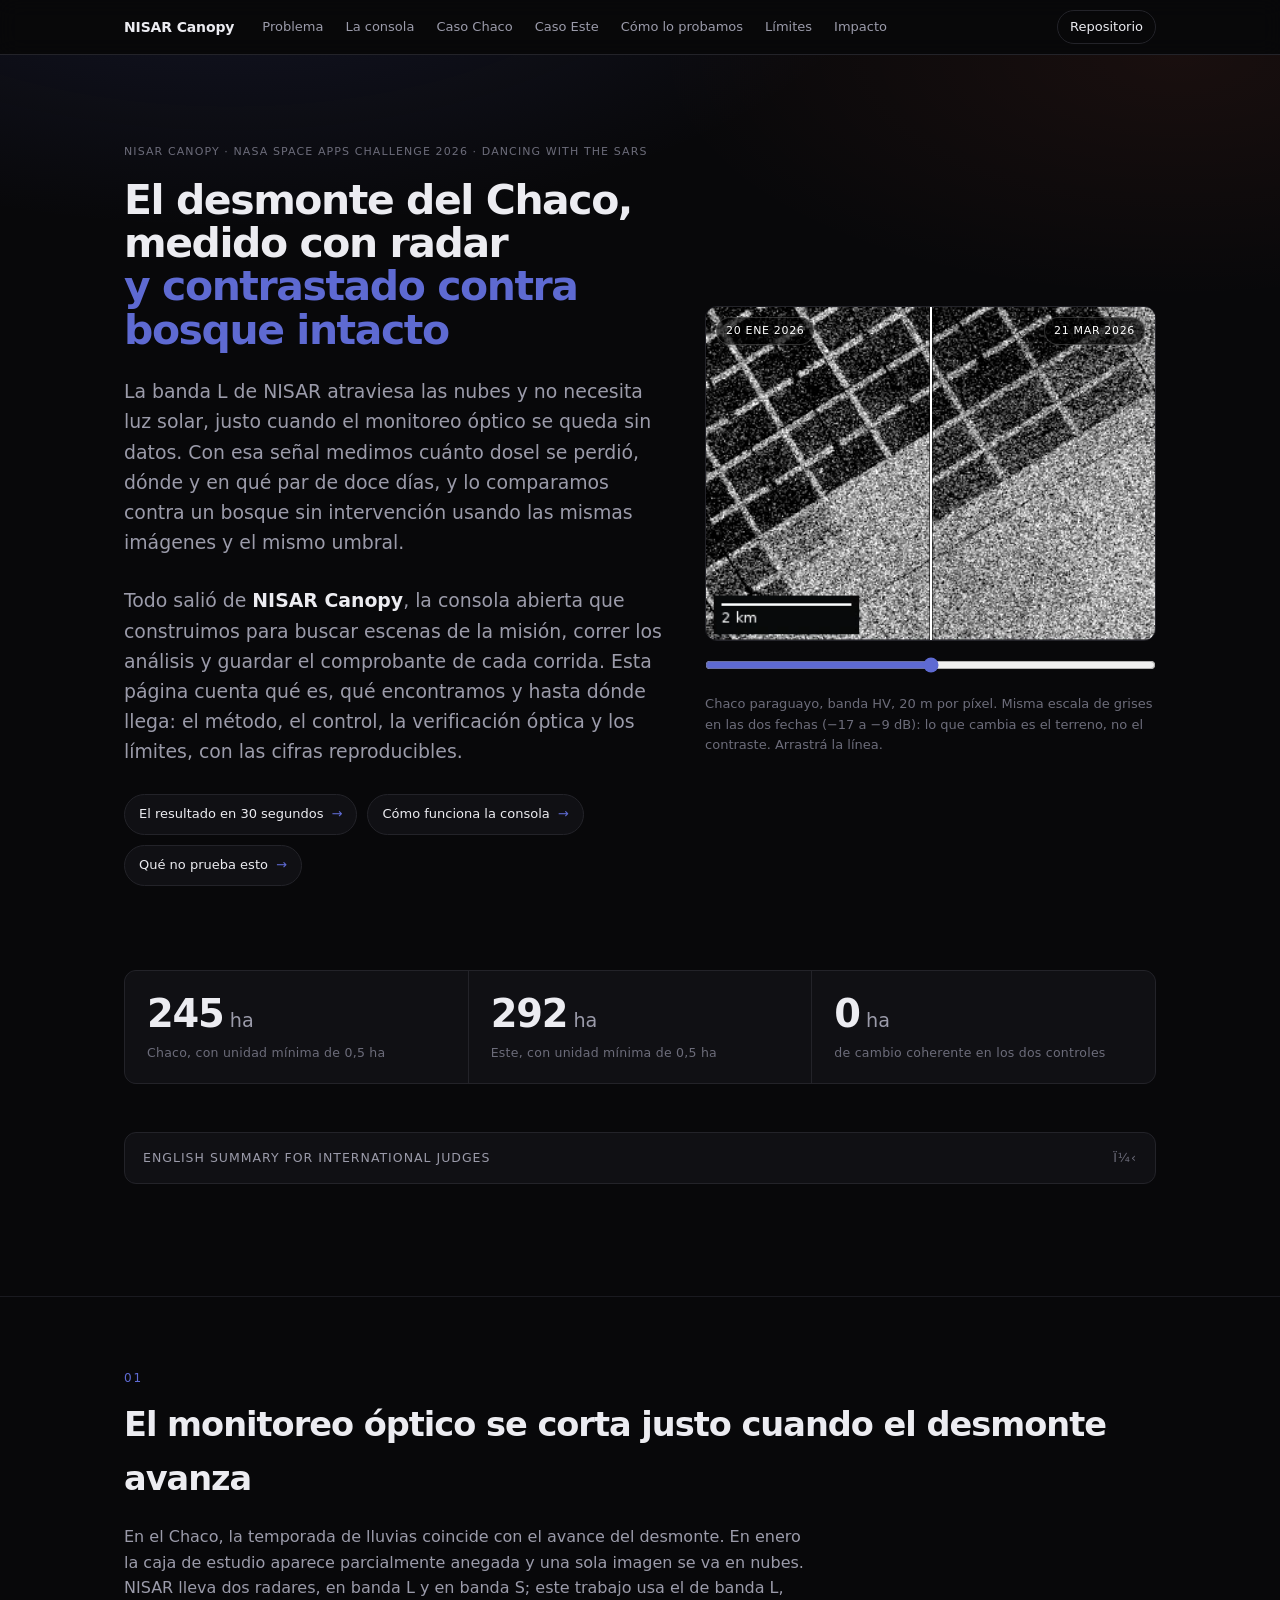
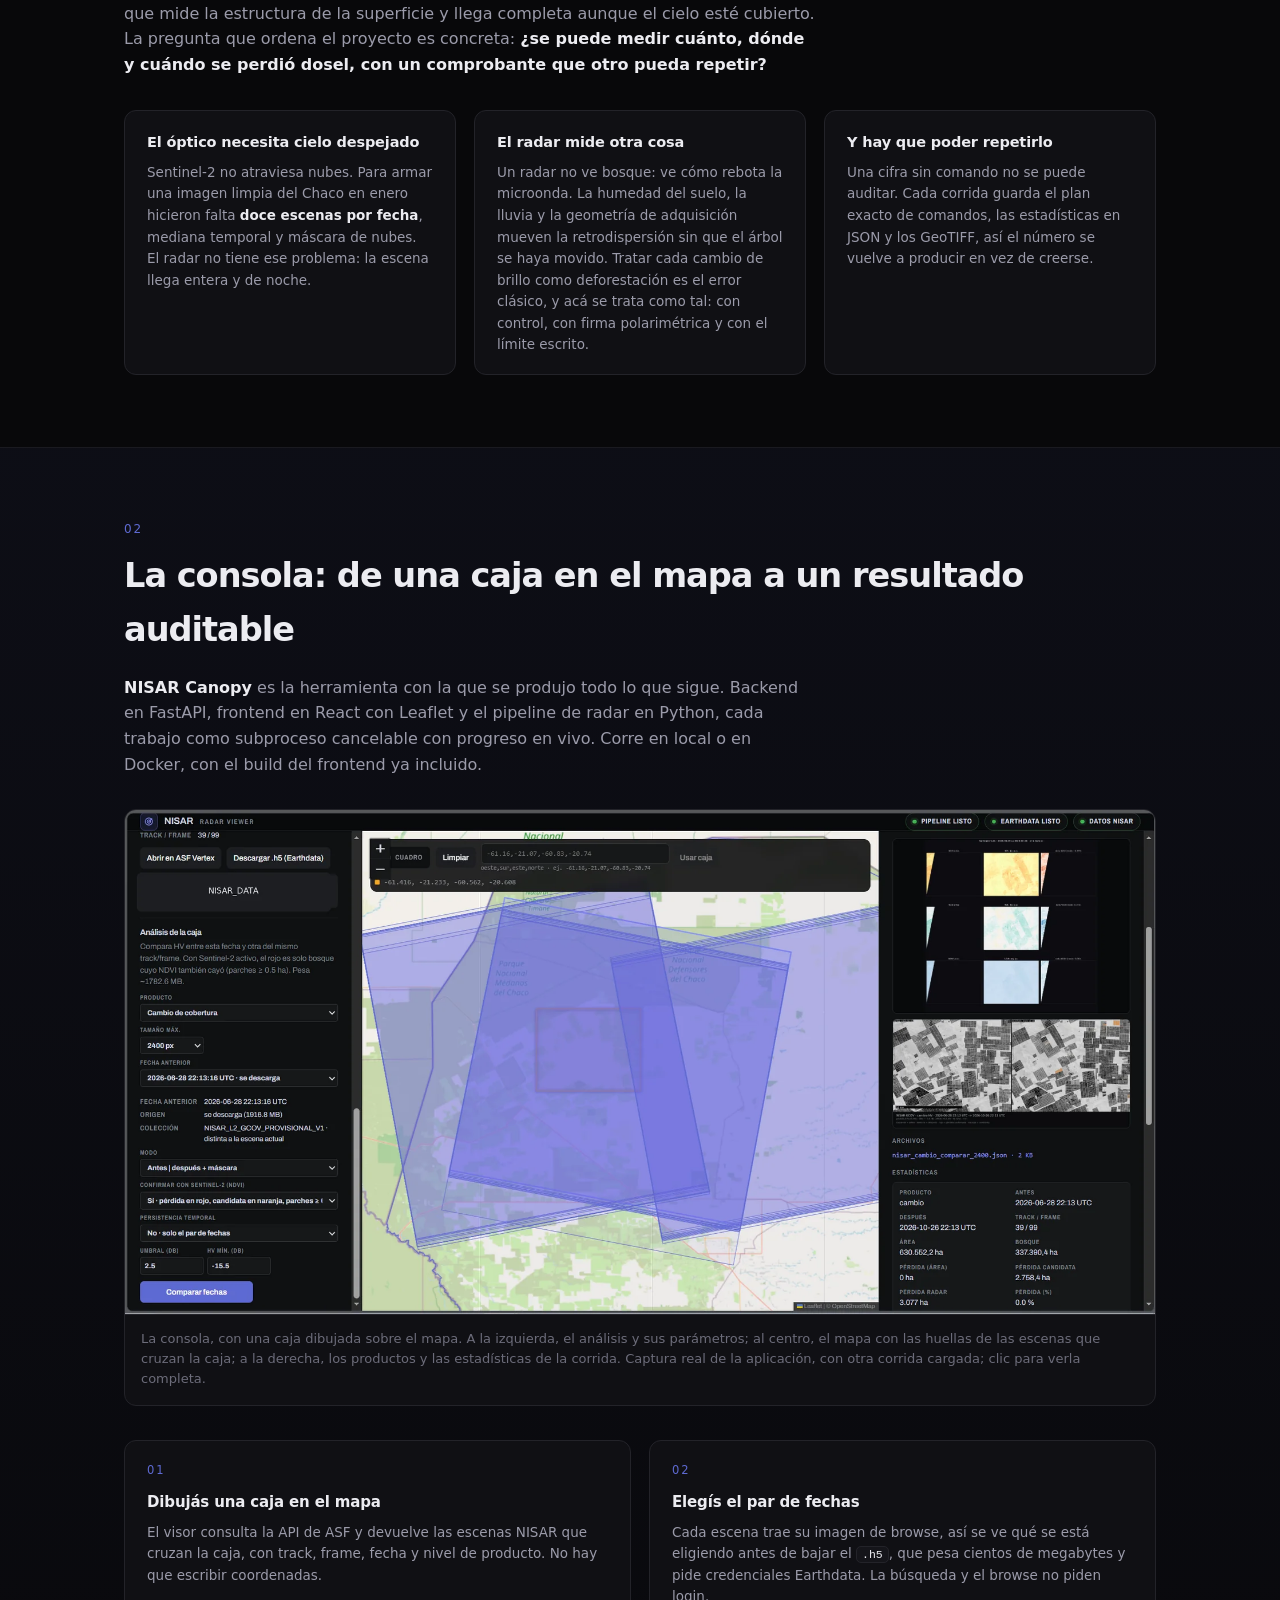
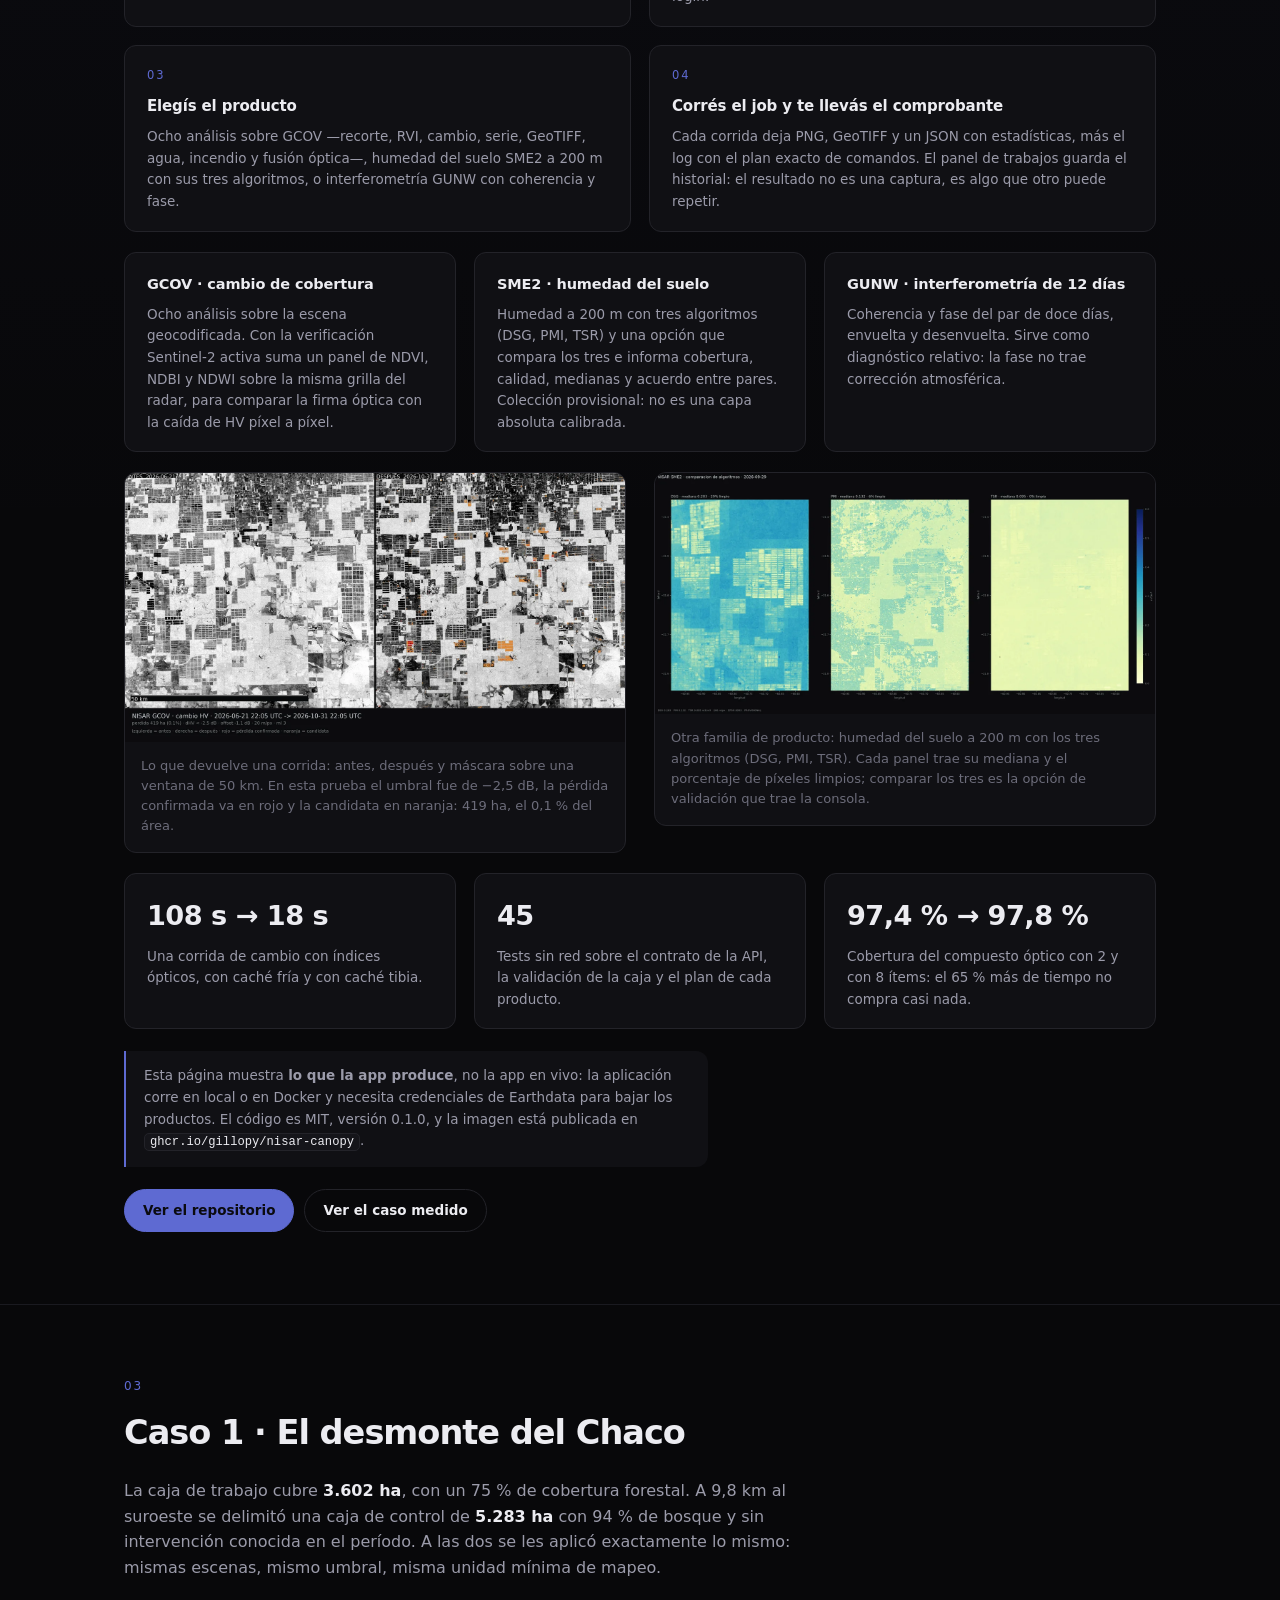
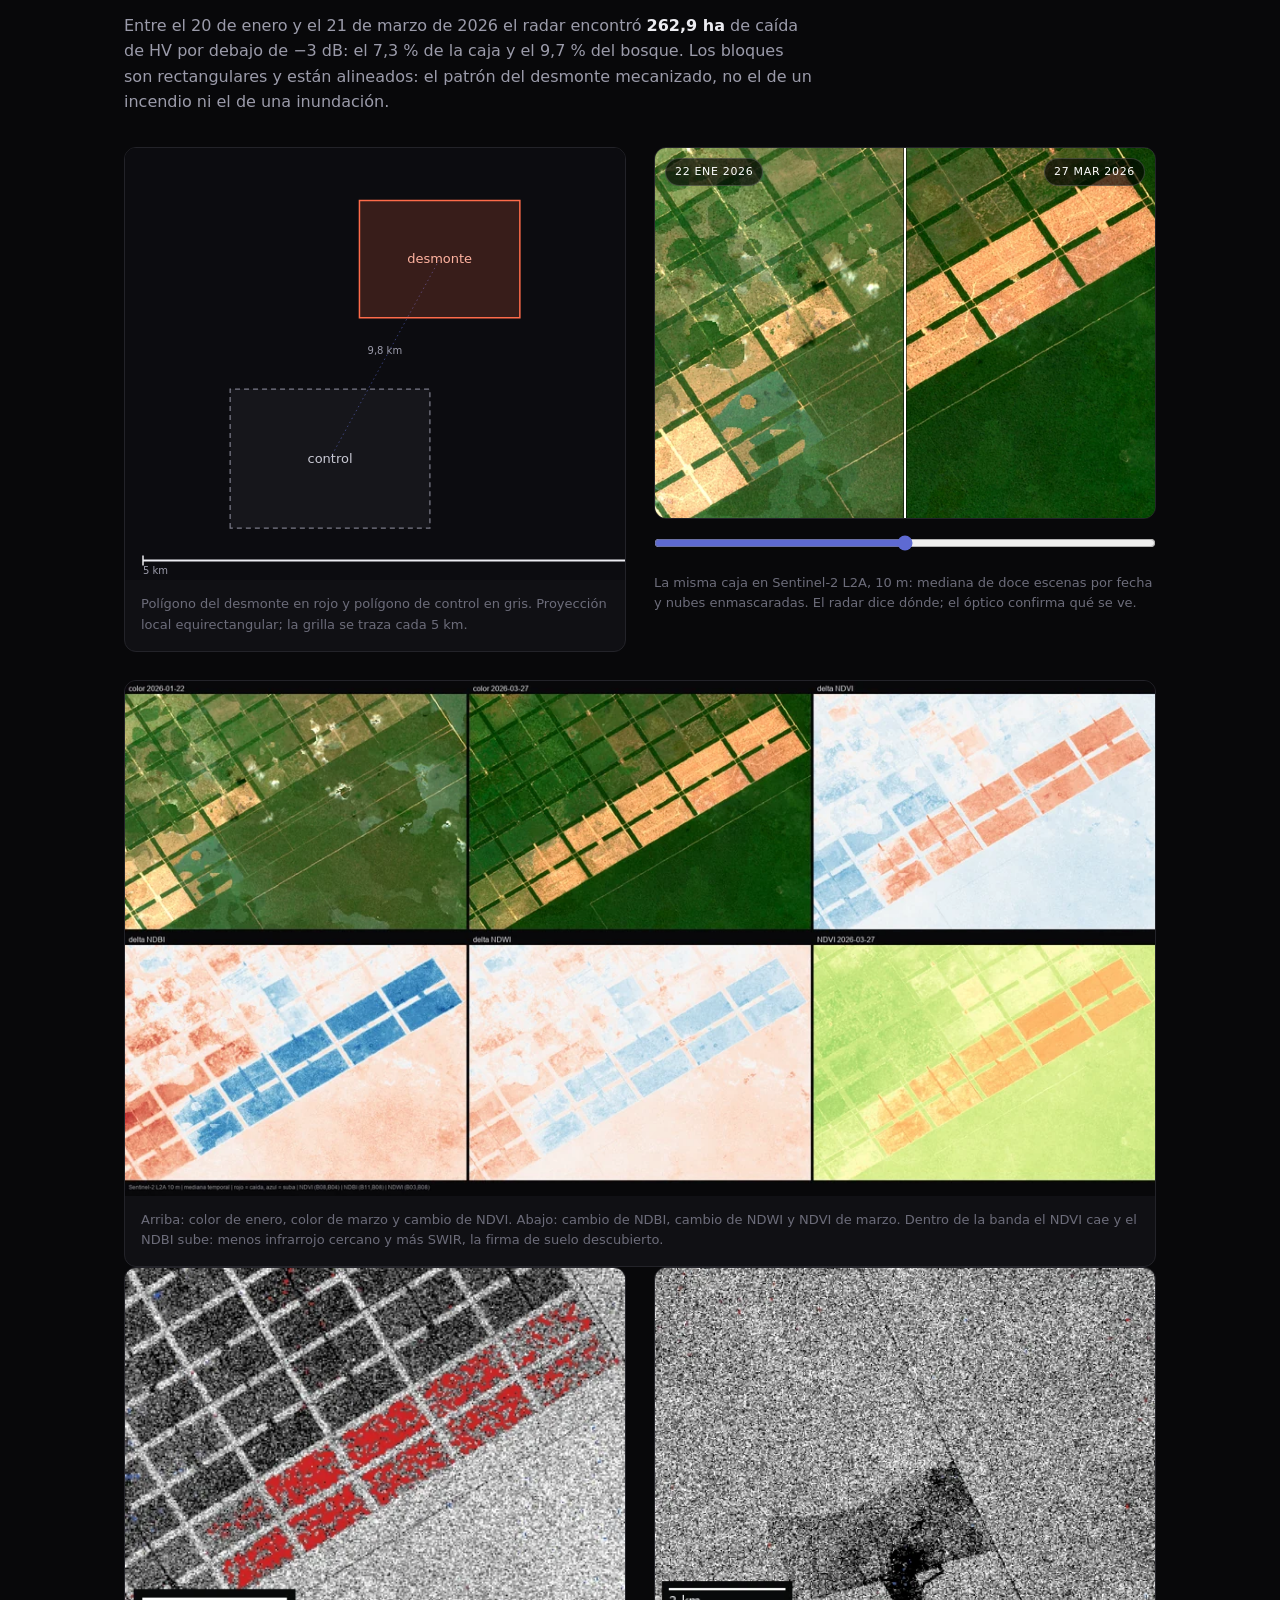
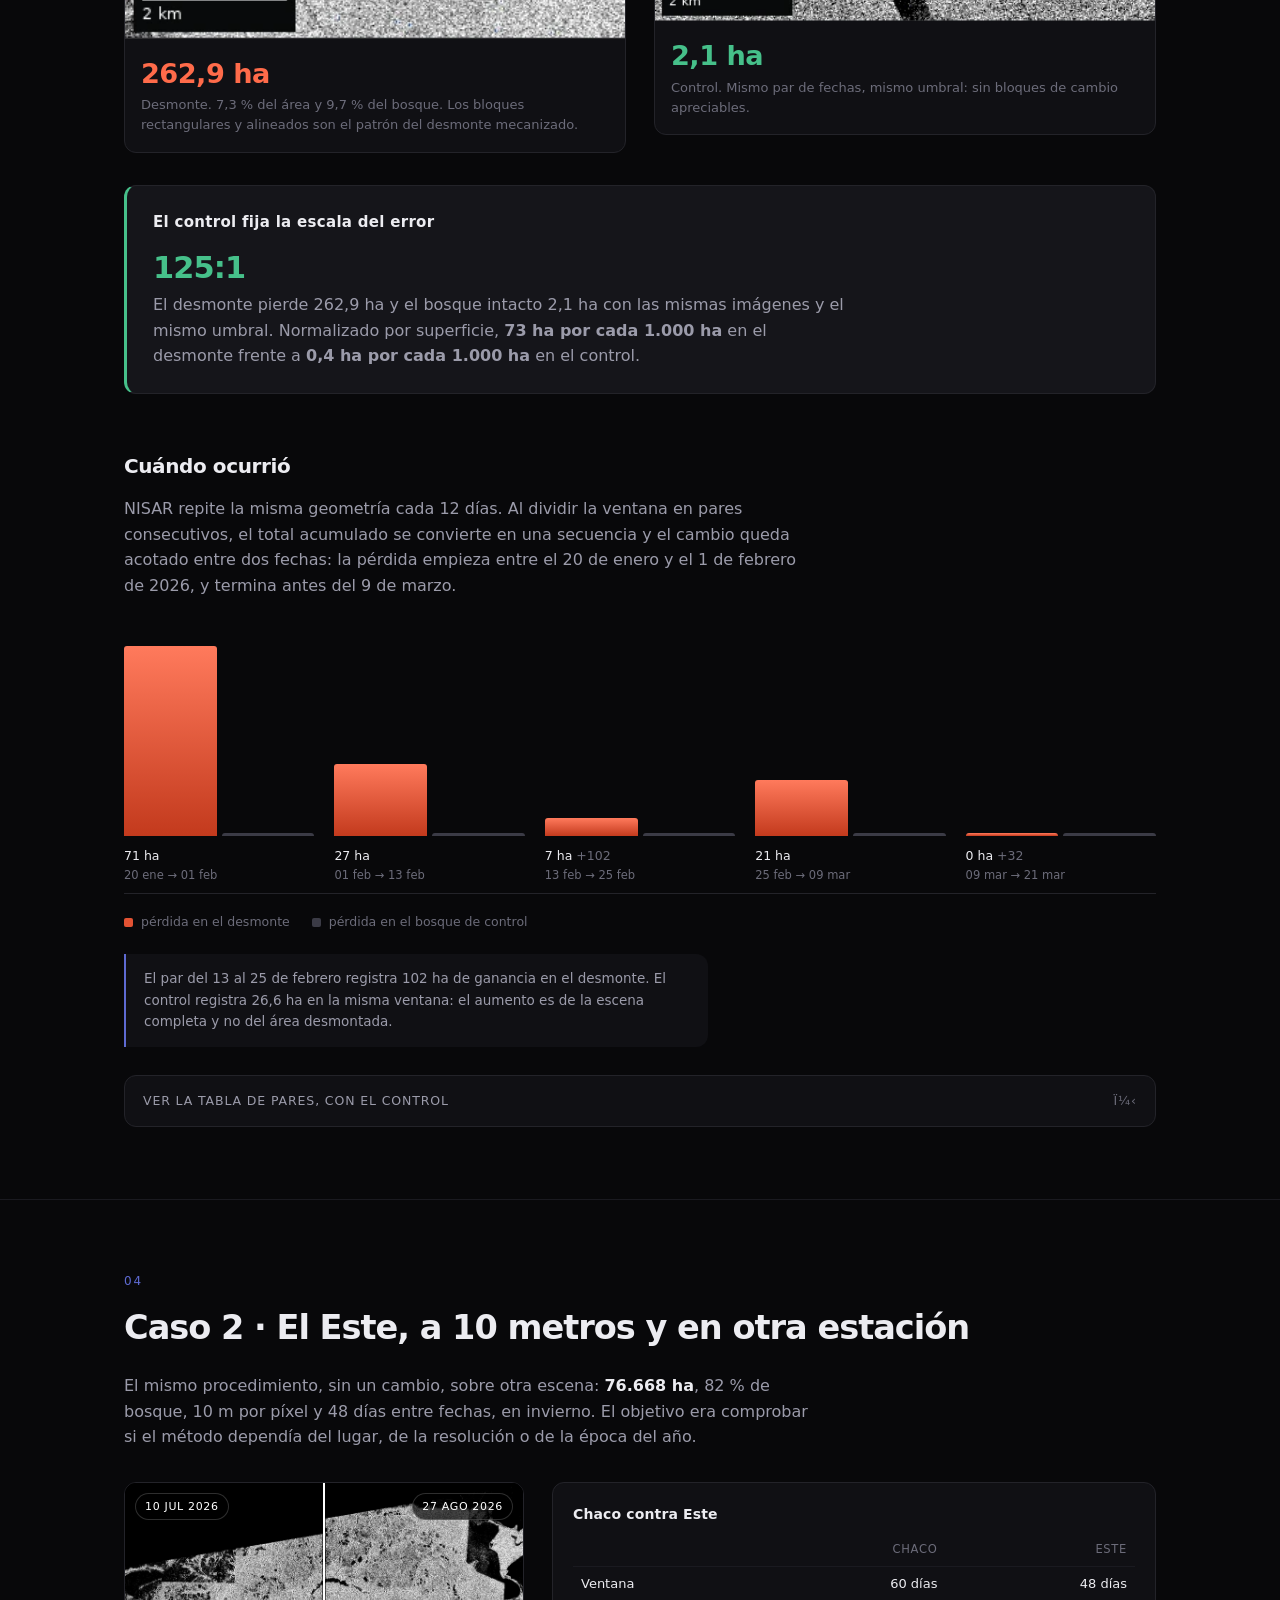
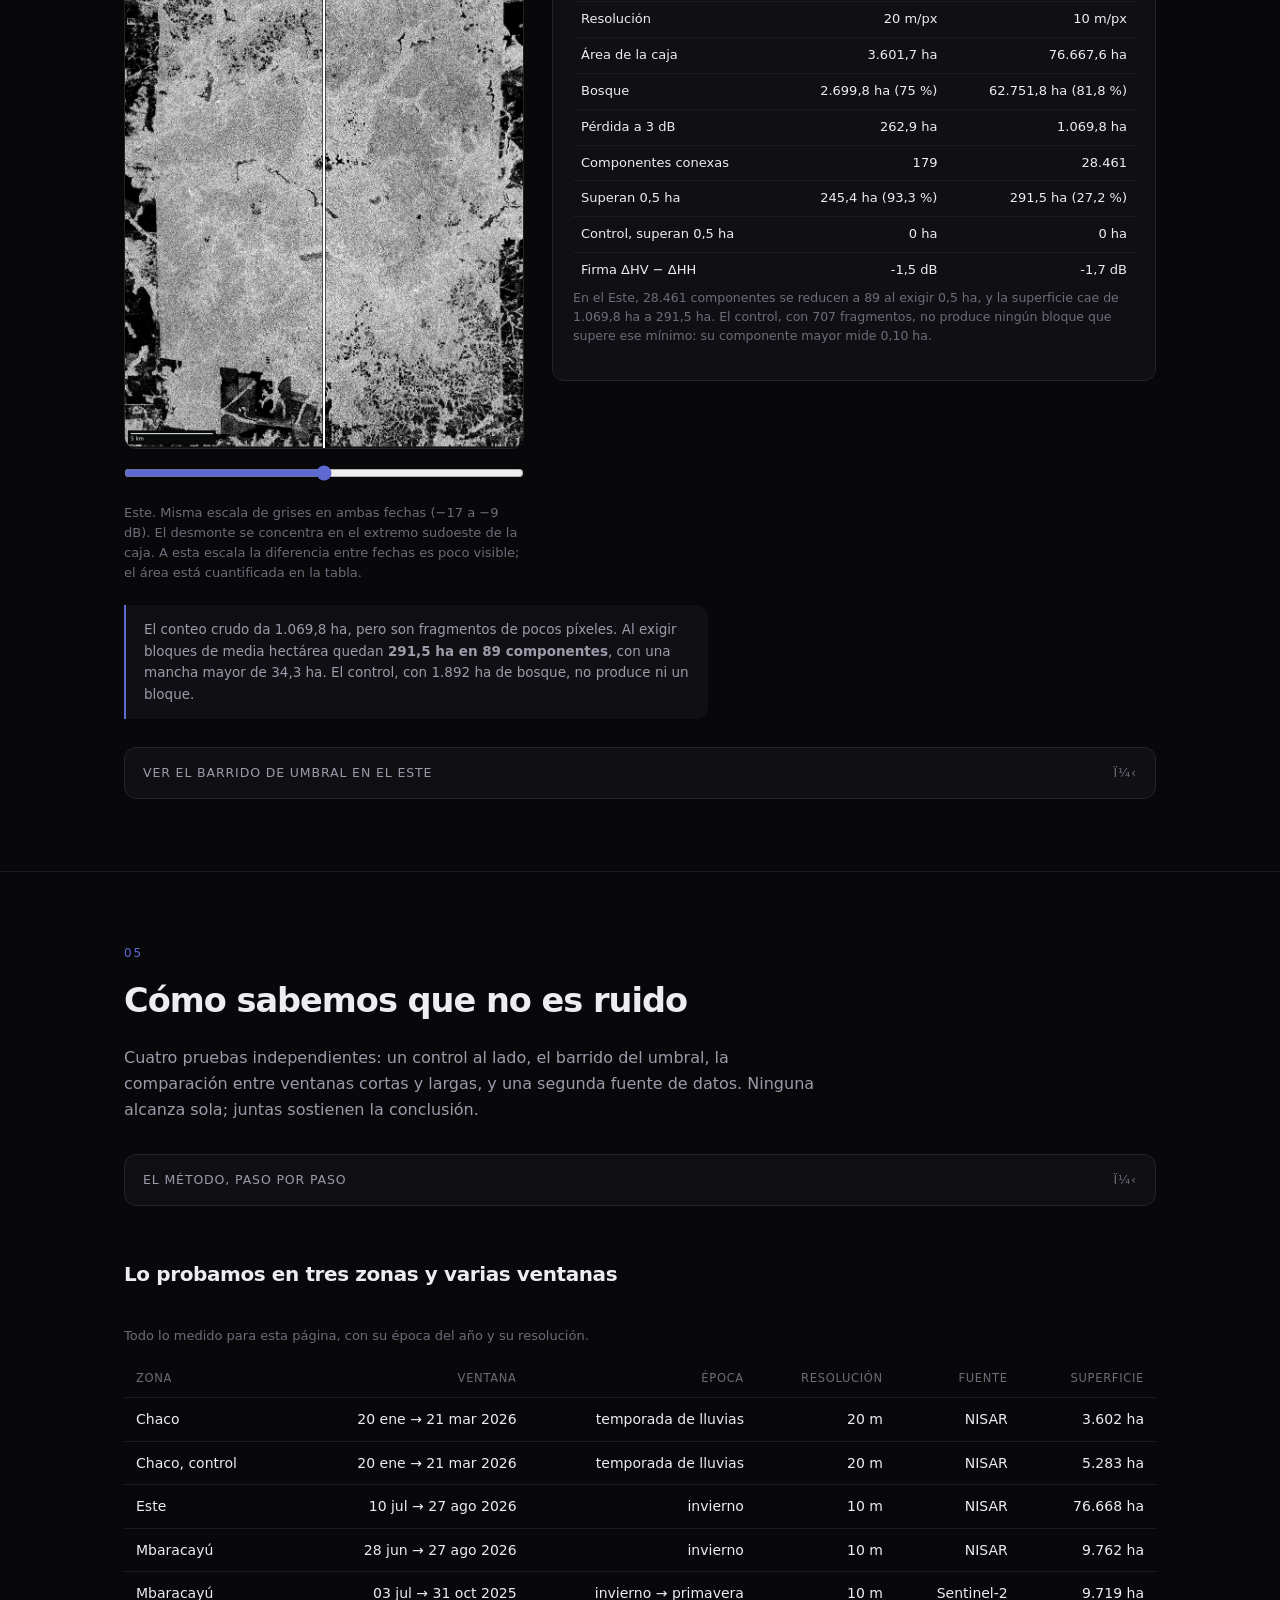
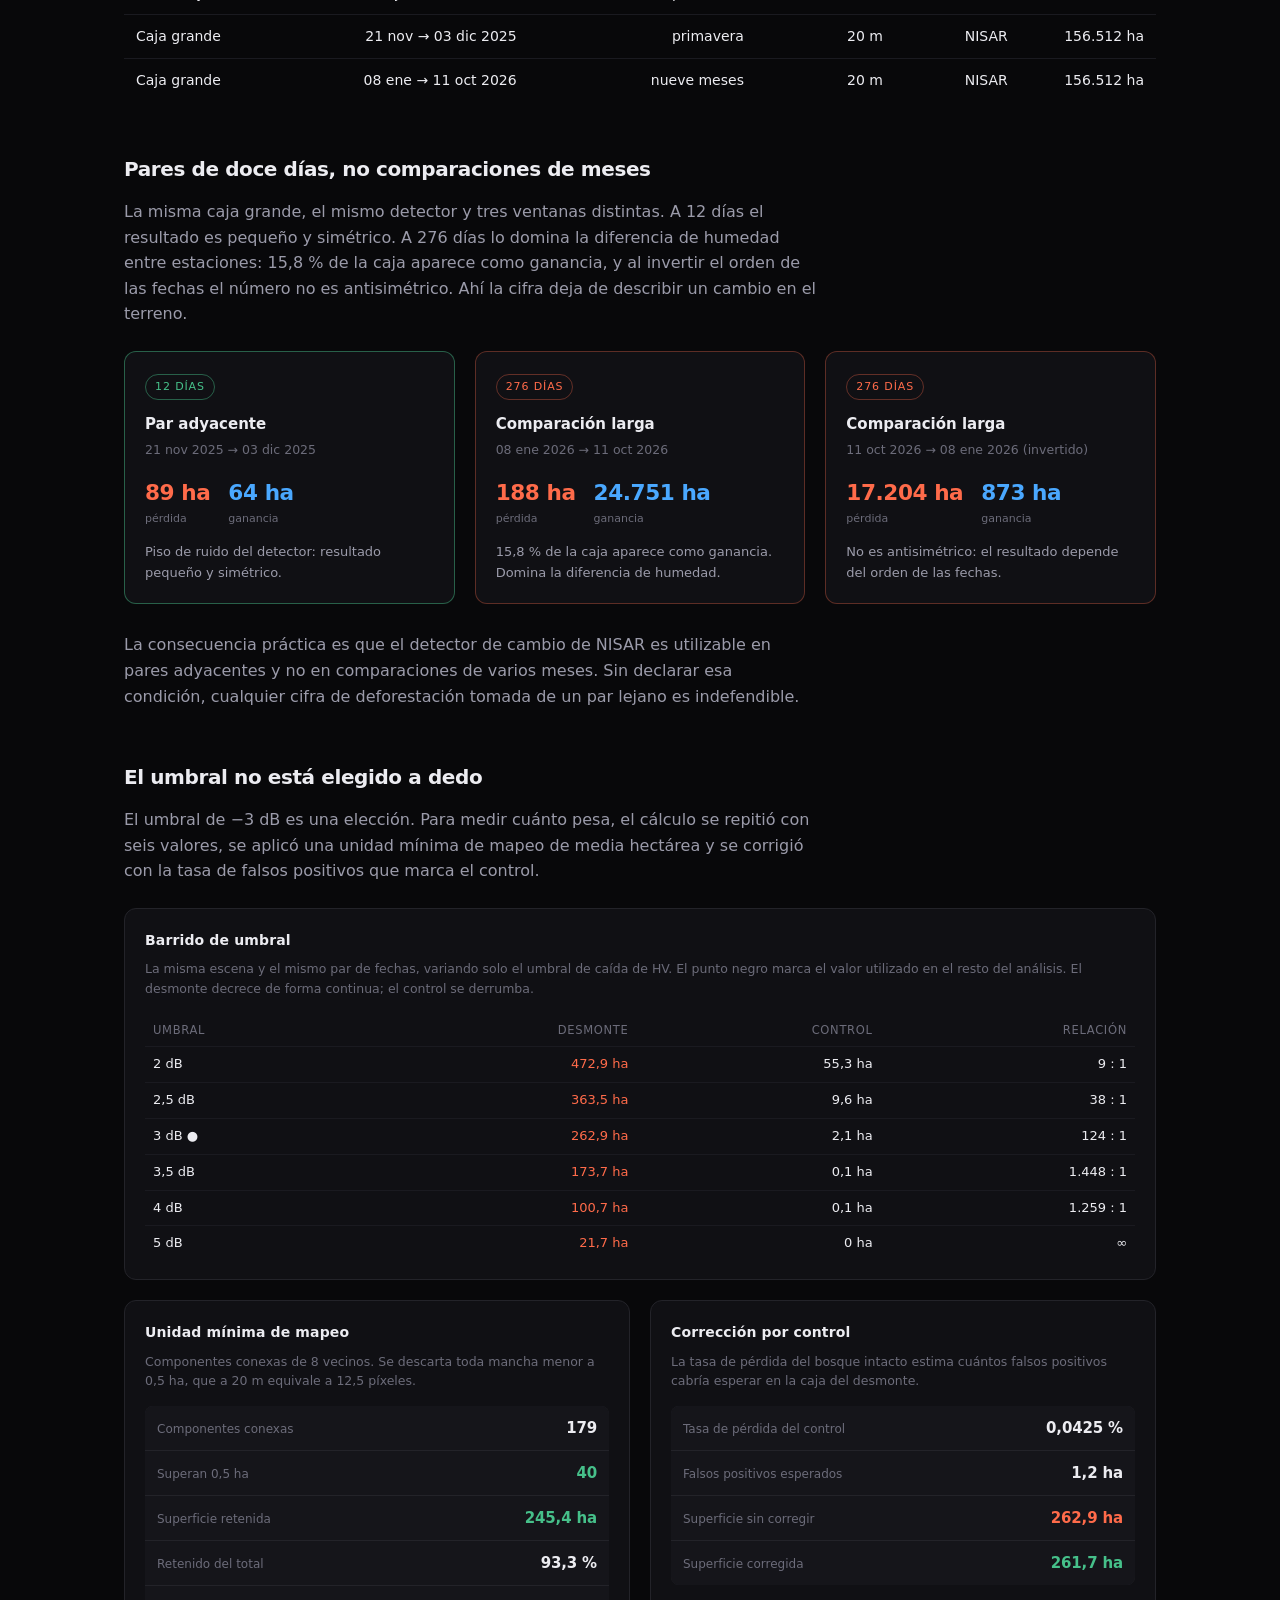
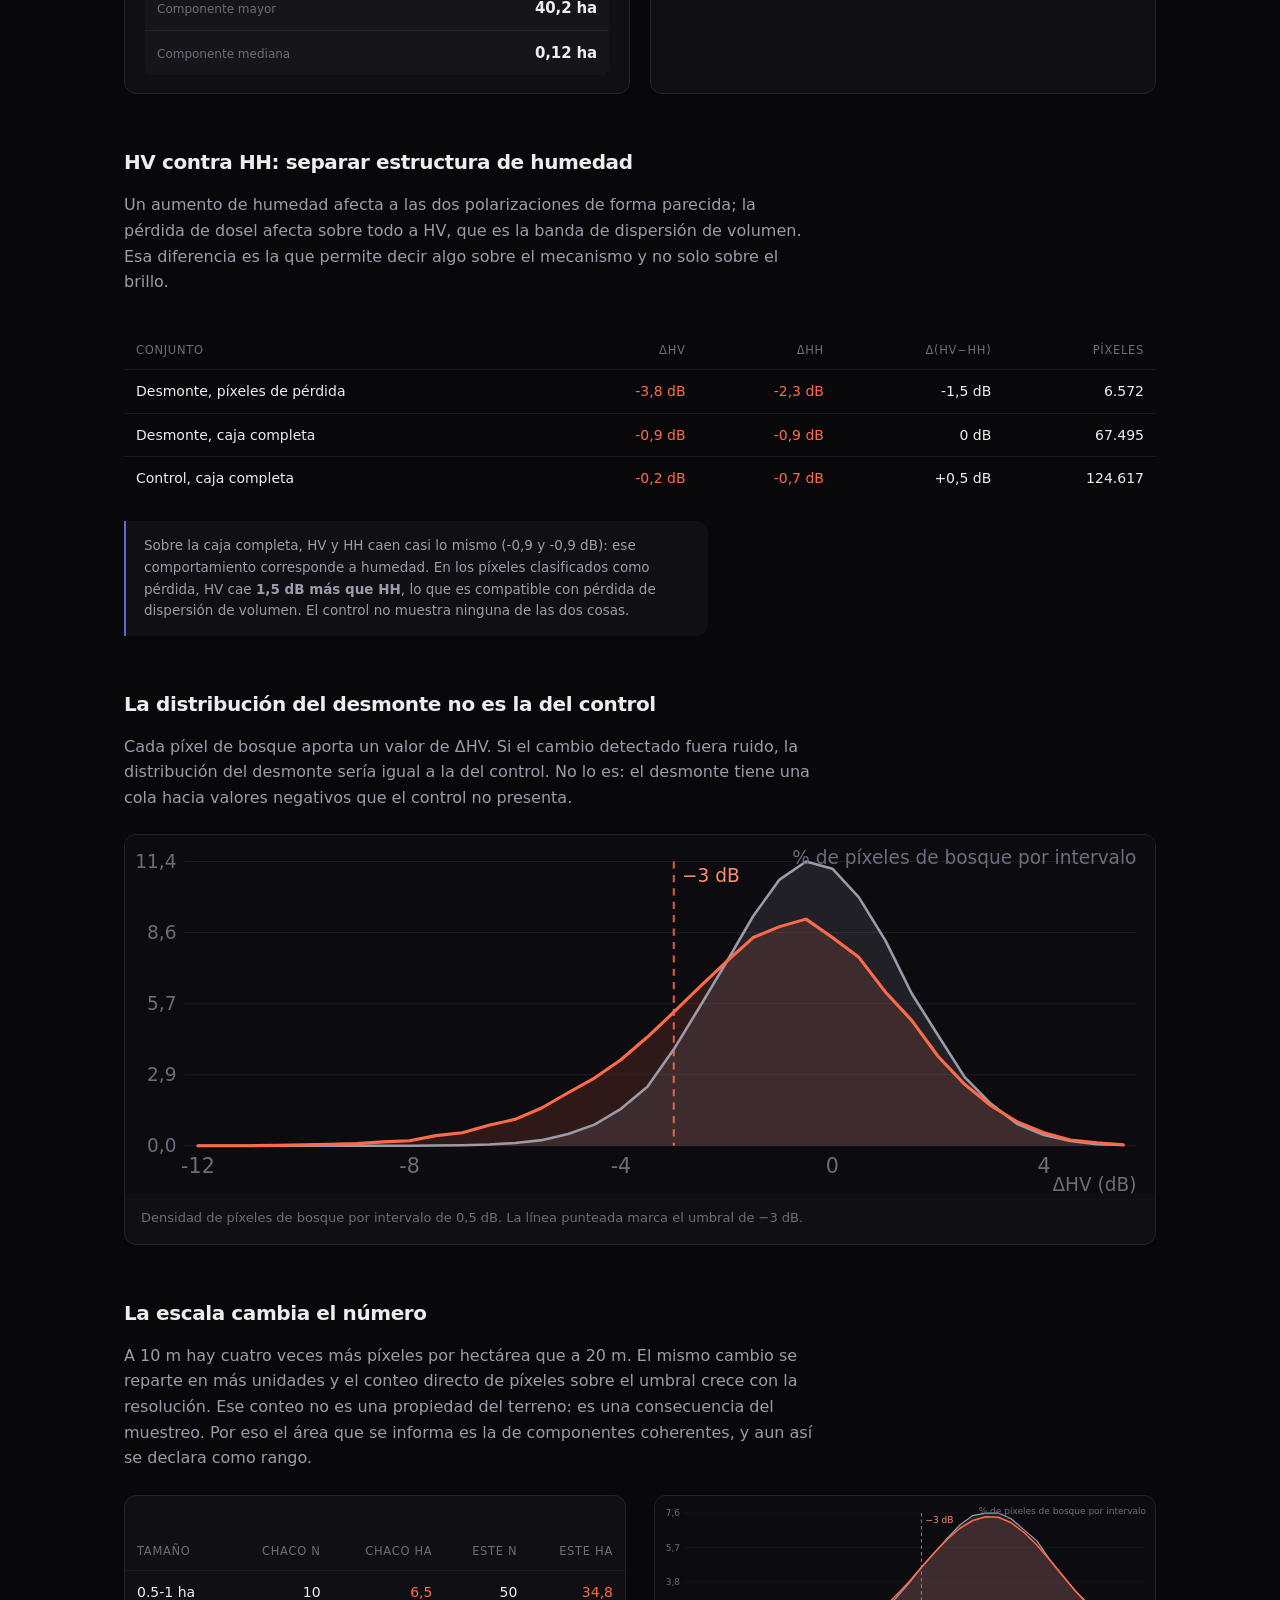
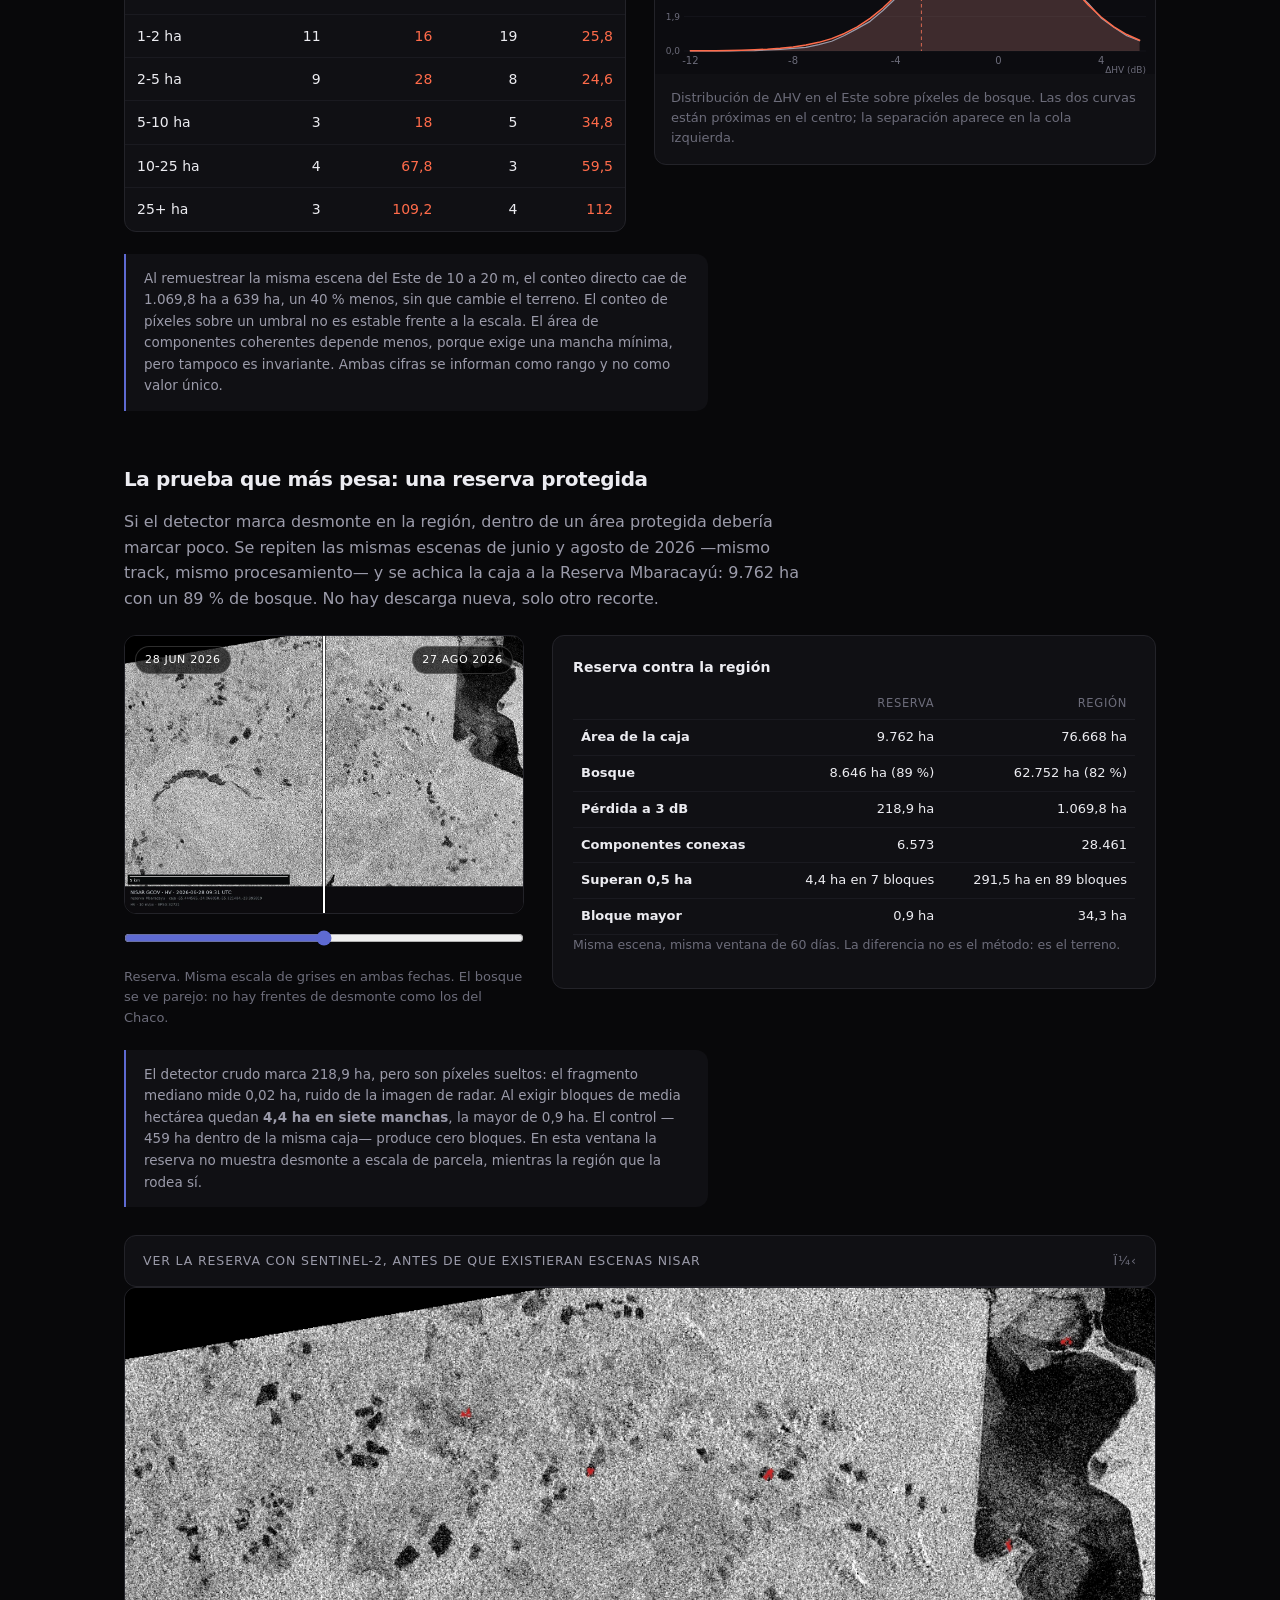
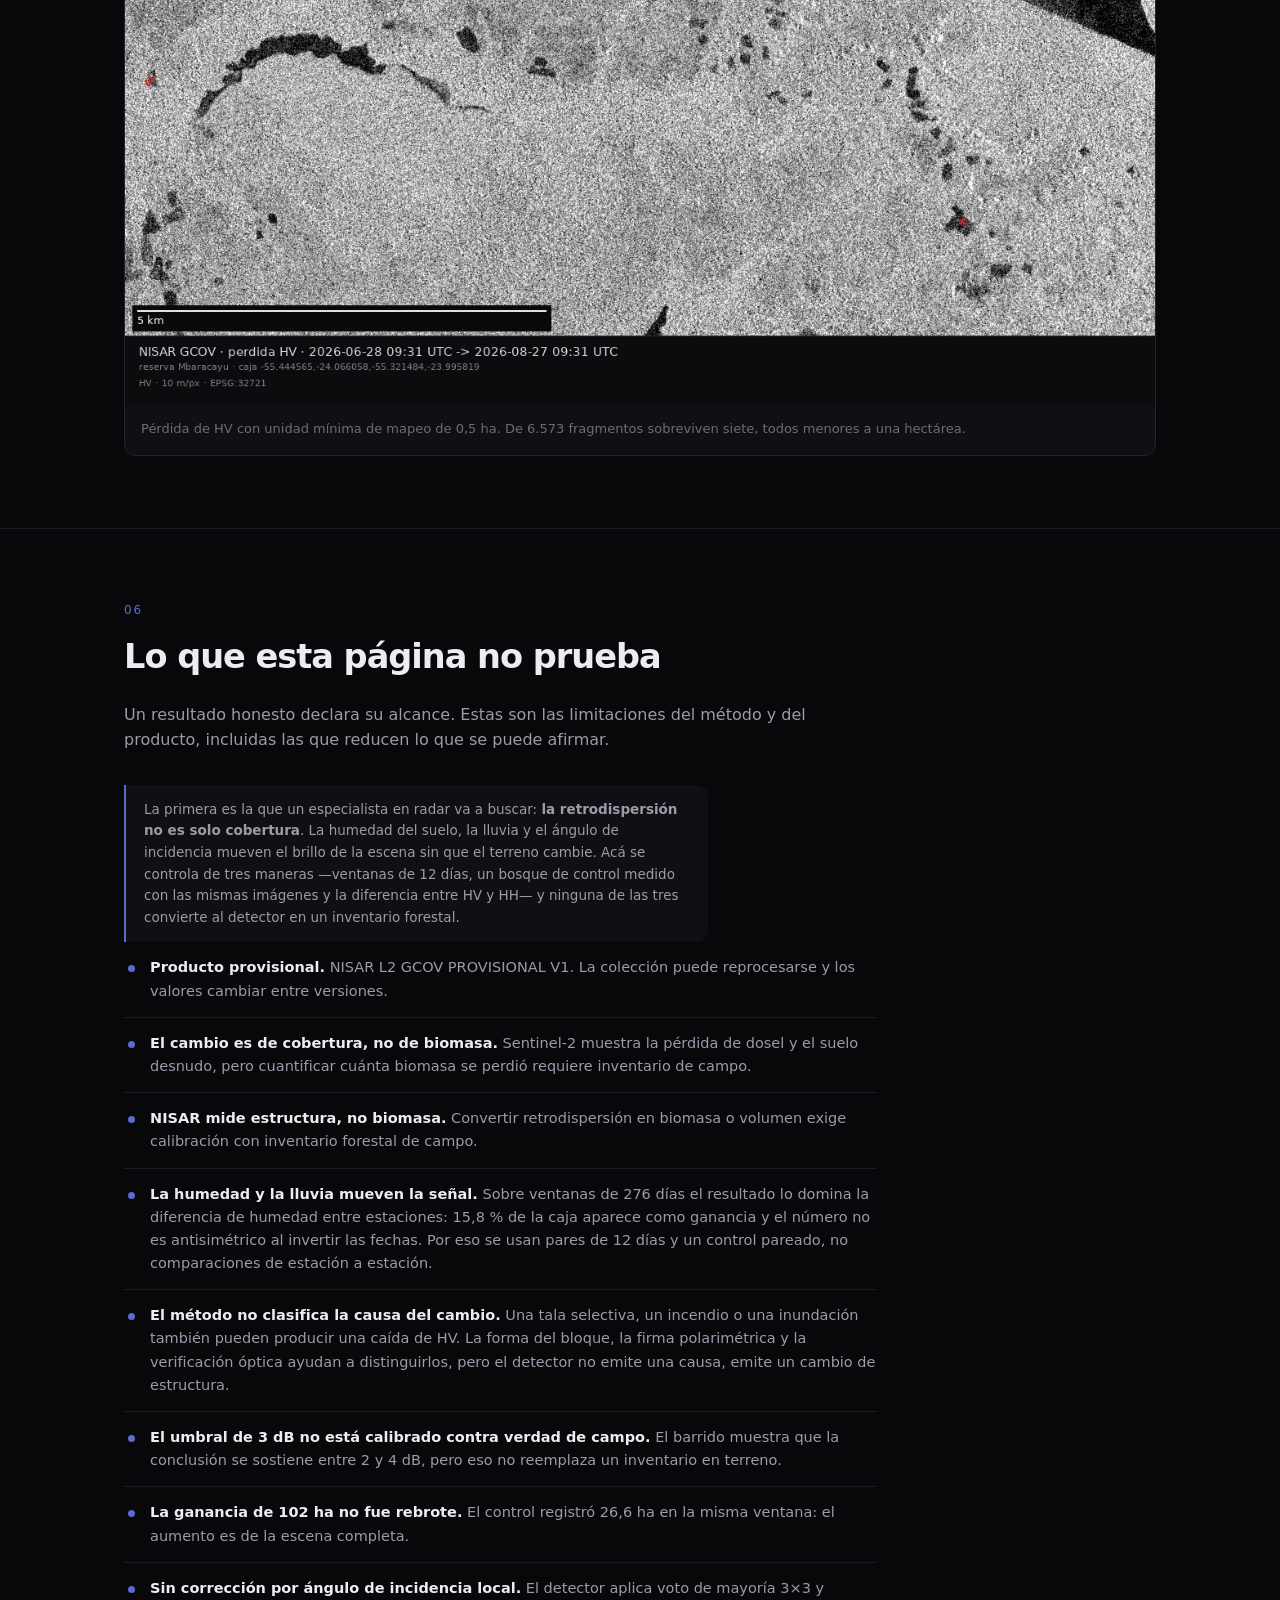
==== index.html @ 47c2f712 "feat(site): publicar el sitio del proyecto para Space Apps 2026" ====
<!DOCTYPE html>
<html lang="es">
<head>
<meta charset="utf-8">
<meta name="viewport" content="width=device-width, initial-scale=1">
<title>NISAR Canopy · El desmonte del Chaco medido con radar</title>
<meta name="description" content="NISAR Canopy es una consola abierta para la misión NISAR: buscás escenas de radar, corrés el análisis que elijas y te llevás el comprobante. Con ella medimos dos desmontes en Paraguay y los contrastamos contra bosque intacto.">
<meta name="theme-color" content="#08080a">
<meta property="og:type" content="website">
<meta property="og:title" content="NISAR Canopy · El desmonte del Chaco medido con radar">
<meta property="og:description" content="Una consola abierta para la misión NISAR. Dos desmontes medidos con banda L, verificados contra bosque intacto y contra Sentinel-2.">
<meta name="twitter:card" content="summary_large_image">
<link rel="icon" href="data:image/svg+xml,%3Csvg xmlns='http://www.w3.org/2000/svg' viewBox='0 0 32 32'%3E%3Crect width='32' height='32' rx='7' fill='%2308080a'/%3E%3Ccircle cx='16' cy='16' r='7' fill='%235e6ad2'/%3E%3C/svg%3E">
<link rel="stylesheet" href="styles.css">
</head>
<body id="top">

<nav class="nav" aria-label="Secciones de la página">
  <div class="nav__progress" id="readProgress" aria-hidden="true"></div>
  <div class="nav__inner">
    <a class="nav__brand" href="#top">NISAR Canopy</a>
    <div class="nav__links" id="navLinks">
      <a href="#problema">Problema</a>
      <a href="#consola">La consola</a>
      <a href="#caso-chaco">Caso Chaco</a>
      <a href="#caso-este">Caso Este</a>
      <a href="#validacion">Cómo lo probamos</a>
      <a href="#limites">Límites</a>
      <a href="#impacto">Impacto</a>
    </div>
    <a class="nav__repo" href="https://github.com/gillopy/nisar-canopy" data-repo hidden>Repositorio</a>
  </div>
</nav>

<header class="hero">
  <div class="wrap">
    <div class="hero__grid">
    <div class="hero__text">
    <p class="eyebrow">NISAR Canopy · NASA Space Apps Challenge 2026 · Dancing with the SARs</p>
    <h1>El desmonte del Chaco, medido con radar<br><span class="accent">y contrastado contra bosque intacto</span></h1>
    <p class="lede">
      La banda L de NISAR atraviesa las nubes y no necesita luz solar, justo cuando el
      monitoreo óptico se queda sin datos. Con esa señal medimos cuánto dosel se perdió,
      dónde y en qué par de doce días, y lo comparamos contra un bosque sin intervención
      usando las mismas imágenes y el mismo umbral.
    </p>
    <p class="lede lede--intro">
      Todo salió de <strong>NISAR Canopy</strong>, la consola abierta que construimos para
      buscar escenas de la misión, correr los análisis y guardar el comprobante de cada
      corrida. Esta página cuenta qué es, qué encontramos y hasta dónde llega: el método, el
      control, la verificación óptica y los límites, con las cifras reproducibles.
    </p>

    <div class="chips">
      <a class="chip" href="#caso-chaco">El resultado en 30 segundos <span aria-hidden="true">→</span></a>
      <a class="chip" href="#consola">Cómo funciona la consola <span aria-hidden="true">→</span></a>
      <a class="chip" href="#limites">Qué no prueba esto <span aria-hidden="true">→</span></a>
    </div>
    </div>

    <figure class="slider-fig slider-fig--hero">
      <div class="slider" id="slider">
        <img class="slider__img" src="img/antes_0120.webp" alt="Retrodispersión HV del 20 de enero de 2026, Chaco">
        <img class="slider__img slider__after" id="sliderAfter" src="img/despues_0321.webp" alt="Retrodispersión HV del 21 de marzo de 2026, Chaco">
        <div class="slider__divider" id="sliderDivider"></div>
        <span class="slider__tag slider__tag--l">20 ene 2026</span>
        <span class="slider__tag slider__tag--r">21 mar 2026</span>
      </div>
      <input class="slider__range" id="sliderRange" type="range" min="0" max="100" value="50" step="0.5"
             aria-label="Comparar la escena del 20 de enero con la del 21 de marzo en el Chaco">
      <figcaption>
        Chaco paraguayo, banda HV, 20 m por píxel. Misma escala de grises en las dos fechas
        (−17 a −9 dB): lo que cambia es el terreno, no el contraste. Arrastrá la línea.
      </figcaption>
    </figure>
    </div>

    <div class="stats" id="stats"></div>

    <details class="en" lang="en">
      <summary>English summary for international judges</summary>
      <div class="en__body">
        <p><strong>NISAR Canopy</strong> is an open-source web console for the NASA-ISRO NISAR
        L-band radar record. You draw a box on a map, the app lists every NISAR granule that
        crosses it, and it runs the analysis you pick: amplitude change, radar vegetation
        index, multi-date time series, water and fire masks, 200 m soil moisture (SME2), or
        12-day interferometric coherence and phase (GUNW). Each run leaves PNG, GeoTIFF and
        JSON artifacts plus the exact command plan, so any number can be reproduced.</p>
        <p><strong>Result:</strong> in the Paraguayan Chaco, HV backscatter dropped by more
        than 3 dB over <strong>245 ha</strong> after a 0.5 ha minimum mapping unit, between
        20 January and 21 March 2026, against <strong>2.1 ha</strong> in an adjacent control
        box of untouched forest <strong>9.8 km away</strong>, measured with the same images
        and the same threshold. A second scene in eastern Paraguay at 10 m resolution keeps
        <strong>291.5 ha</strong> of coherent blocks; its control keeps none.</p>
        <p><strong>What it does not prove:</strong> the product is PROVISIONAL, the 3 dB
        threshold is not calibrated against field data, radar measures structure and not
        biomass, backscatter also responds to soil moisture and acquisition geometry, and the
        reported area depends on the scale, so it is given as a range. Every limitation is
        listed in section 06.</p>
      </div>
    </details>
  </div>
</header>

<main>

  <section id="problema" class="section">
    <div class="wrap">
      <p class="index">01</p>
      <h2>El monitoreo óptico se corta justo cuando el desmonte avanza</h2>
      <p class="prose">
        En el Chaco, la temporada de lluvias coincide con el avance del desmonte. En enero la
        caja de estudio aparece parcialmente anegada y una sola imagen se va en nubes. NISAR
        lleva dos radares, en banda L y en banda S; este trabajo usa el de banda L, que mide
        la estructura de la superficie y llega completa aunque el cielo esté cubierto. La
        pregunta que ordena el proyecto es concreta: <strong>¿se puede medir cuánto, dónde y
        cuándo se perdió dosel, con un comprobante que otro pueda repetir?</strong>
      </p>

      <div class="grid-3">
        <article class="block">
          <h3>El óptico necesita cielo despejado</h3>
          <p>
            Sentinel-2 no atraviesa nubes. Para armar una imagen limpia del Chaco en enero
            hicieron falta <strong>doce escenas por fecha</strong>, mediana temporal y máscara
            de nubes. El radar no tiene ese problema: la escena llega entera y de noche.
          </p>
        </article>
        <article class="block">
          <h3>El radar mide otra cosa</h3>
          <p>
            Un radar no ve bosque: ve cómo rebota la microonda. La humedad del suelo, la
            lluvia y la geometría de adquisición mueven la retrodispersión sin que el árbol se
            haya movido. Tratar cada cambio de brillo como deforestación es el error clásico,
            y acá se trata como tal: con control, con firma polarimétrica y con el límite
            escrito.
          </p>
        </article>
        <article class="block">
          <h3>Y hay que poder repetirlo</h3>
          <p>
            Una cifra sin comando no se puede auditar. Cada corrida guarda el plan exacto de
            comandos, las estadísticas en JSON y los GeoTIFF, así el número se vuelve a
            producir en vez de creerse.
          </p>
        </article>
      </div>
    </div>
  </section>

  <section id="consola" class="section section--guia">
    <div class="wrap">
      <p class="index">02</p>
      <h2>La consola: de una caja en el mapa a un resultado auditable</h2>
      <p class="prose">
        <strong>NISAR Canopy</strong> es la herramienta con la que se produjo todo lo que
        sigue. Backend en FastAPI, frontend en React con Leaflet y el pipeline de radar en
        Python, cada trabajo como subproceso cancelable con progreso en vivo. Corre en local o
        en Docker, con el build del frontend ya incluido.
      </p>

      <figure class="panel panel--shot">
        <a href="img/consola.webp" target="_blank" rel="noopener">
          <img src="img/consola.webp" alt="Captura de la consola NISAR Canopy con una caja de análisis dibujada sobre el Chaco">
        </a>
        <figcaption>
          La consola, con una caja dibujada sobre el mapa. A la izquierda, el análisis y sus
          parámetros; al centro, el mapa con las huellas de las escenas que cruzan la caja; a
          la derecha, los productos y las estadísticas de la corrida. Captura real de la
          aplicación, con otra corrida cargada; clic para verla completa.
        </figcaption>
      </figure>

      <ol class="guia">
        <li class="guia__step">
          <span class="guia__n" aria-hidden="true">01</span>
          <h3>Dibujás una caja en el mapa</h3>
          <p>
            El visor consulta la API de ASF y devuelve las escenas NISAR que cruzan la caja,
            con track, frame, fecha y nivel de producto. No hay que escribir coordenadas.
          </p>
        </li>
        <li class="guia__step">
          <span class="guia__n" aria-hidden="true">02</span>
          <h3>Elegís el par de fechas</h3>
          <p>
            Cada escena trae su imagen de browse, así se ve qué se está eligiendo antes de
            bajar el <code>.h5</code>, que pesa cientos de megabytes y pide credenciales
            Earthdata. La búsqueda y el browse no piden login.
          </p>
        </li>
        <li class="guia__step">
          <span class="guia__n" aria-hidden="true">03</span>
          <h3>Elegís el producto</h3>
          <p>
            Ocho análisis sobre GCOV —recorte, RVI, cambio, serie, GeoTIFF, agua, incendio y
            fusión óptica—, humedad del suelo SME2 a 200 m con sus tres algoritmos, o
            interferometría GUNW con coherencia y fase.
          </p>
        </li>
        <li class="guia__step">
          <span class="guia__n" aria-hidden="true">04</span>
          <h3>Corrés el job y te llevás el comprobante</h3>
          <p>
            Cada corrida deja PNG, GeoTIFF y un JSON con estadísticas, más el log con el plan
            exacto de comandos. El panel de trabajos guarda el historial: el resultado no es
            una captura, es algo que otro puede repetir.
          </p>
        </li>
      </ol>

      <div class="grid-3 grid-3--tight">
        <article class="block">
          <h3>GCOV · cambio de cobertura</h3>
          <p>
            Ocho análisis sobre la escena geocodificada. Con la verificación Sentinel-2 activa
            suma un panel de NDVI, NDBI y NDWI sobre la misma grilla del radar, para comparar
            la firma óptica con la caída de HV píxel a píxel.
          </p>
        </article>
        <article class="block">
          <h3>SME2 · humedad del suelo</h3>
          <p>
            Humedad a 200 m con tres algoritmos (DSG, PMI, TSR) y una opción que compara los
            tres e informa cobertura, calidad, medianas y acuerdo entre pares. Colección
            provisional: no es una capa absoluta calibrada.
          </p>
        </article>
        <article class="block">
          <h3>GUNW · interferometría de 12 días</h3>
          <p>
            Coherencia y fase del par de doce días, envuelta y desenvuelta. Sirve como
            diagnóstico relativo: la fase no trae corrección atmosférica.
          </p>
        </article>
      </div>

      <div class="split split--figs">
        <figure class="panel">
          <a href="img/corrida_regional.webp" target="_blank" rel="noopener">
            <img src="img/corrida_regional.webp" alt="Antes y después de una corrida regional de cambio de HV, con la pérdida confirmada en rojo">
          </a>
          <figcaption>
            Lo que devuelve una corrida: antes, después y máscara sobre una ventana de 50 km.
            En esta prueba el umbral fue de −2,5 dB, la pérdida confirmada va en rojo y la
            candidata en naranja: 419 ha, el 0,1 % del área.
          </figcaption>
        </figure>
        <figure class="panel">
          <a href="img/sme2_comparar.webp" target="_blank" rel="noopener">
            <img src="img/sme2_comparar.webp" alt="Comparación de los tres algoritmos de humedad del suelo SME2 sobre la misma caja">
          </a>
          <figcaption>
            Otra familia de producto: humedad del suelo a 200 m con los tres algoritmos (DSG,
            PMI, TSR). Cada panel trae su mediana y el porcentaje de píxeles limpios; comparar
            los tres es la opción de validación que trae la consola.
          </figcaption>
        </figure>
      </div>

      <div class="grid-3 grid-3--tight">
        <article class="block block--stat">
          <span class="fig-num">108 s → 18 s</span>
          <p>Una corrida de cambio con índices ópticos, con caché fría y con caché tibia.</p>
        </article>
        <article class="block block--stat">
          <span class="fig-num">45</span>
          <p>Tests sin red sobre el contrato de la API, la validación de la caja y el plan de cada producto.</p>
        </article>
        <article class="block block--stat">
          <span class="fig-num">97,4 % → 97,8 %</span>
          <p>Cobertura del compuesto óptico con 2 y con 8 ítems: el 65 % más de tiempo no compra casi nada.</p>
        </article>
      </div>

      <p class="callout">
        Esta página muestra <strong>lo que la app produce</strong>, no la app en vivo: la
        aplicación corre en local o en Docker y necesita credenciales de Earthdata para bajar
        los productos. El código es MIT, versión 0.1.0, y la imagen está publicada en
        <code>ghcr.io/gillopy/nisar-canopy</code>.
      </p>

      <div class="guia__links">
        <a class="btn" href="https://github.com/gillopy/nisar-canopy" data-repo hidden>Ver el repositorio</a>
        <a class="btn btn--ghost" href="#caso-chaco">Ver el caso medido</a>
      </div>
    </div>
  </section>

  <section id="caso-chaco" class="section">
    <div class="wrap">
      <p class="index">03</p>
      <h2>Caso 1 · El desmonte del Chaco</h2>
      <p class="prose">
        La caja de trabajo cubre <strong>3.602 ha</strong>, con un 75 % de cobertura forestal.
        A 9,8 km al suroeste se delimitó una caja de control de <strong>5.283 ha</strong> con
        94 % de bosque y sin intervención conocida en el período. A las dos se les aplicó
        exactamente lo mismo: mismas escenas, mismo umbral, misma unidad mínima de mapeo.
      </p>
      <p class="prose">
        Entre el 20 de enero y el 21 de marzo de 2026 el radar encontró
        <strong>262,9 ha</strong> de caída de HV por debajo de −3 dB: el 7,3 % de la caja y el
        9,7 % del bosque. Los bloques son rectangulares y están alineados: el patrón del
        desmonte mecanizado, no el de un incendio ni el de una inundación.
      </p>

      <div class="split">
        <figure class="panel">
          <div id="mapa" class="map"></div>
          <figcaption>
            Polígono del desmonte en rojo y polígono de control en gris. Proyección local
            equirectangular; la grilla se traza cada 5 km.
          </figcaption>
        </figure>
        <figure class="slider-fig slider-fig--half">
          <div class="slider" id="s2Slider">
            <img class="slider__img" src="img/s2_antes.webp" alt="Sentinel-2 color real del 22 de enero de 2026, Chaco">
            <img class="slider__img slider__after" id="s2SliderAfter" src="img/s2_despues.webp" alt="Sentinel-2 color real del 27 de marzo de 2026, Chaco">
            <div class="slider__divider" id="s2SliderDivider"></div>
            <span class="slider__tag slider__tag--l">22 ene 2026</span>
            <span class="slider__tag slider__tag--r">27 mar 2026</span>
          </div>
          <input class="slider__range" id="s2SliderRange" type="range" min="0" max="100" value="50" step="0.5"
                 aria-label="Comparar Sentinel-2 del 22 de enero con el 27 de marzo en el Chaco">
          <figcaption>
            La misma caja en Sentinel-2 L2A, 10 m: mediana de doce escenas por fecha y nubes
            enmascaradas. El radar dice dónde; el óptico confirma qué se ve.
          </figcaption>
        </figure>
      </div>

      <figure class="panel panel--wide">
        <img src="img/s2_indices.webp" alt="Color, cambio de NDVI, cambio de NDBI, cambio de NDWI y NDVI final del Chaco">
        <figcaption>
          Arriba: color de enero, color de marzo y cambio de NDVI. Abajo: cambio de NDBI,
          cambio de NDWI y NDVI de marzo. Dentro de la banda el NDVI cae y el NDBI sube: menos
          infrarrojo cercano y más SWIR, la firma de suelo descubierto.
        </figcaption>
      </figure>

      <div class="split">
        <figure class="panel">
          <div class="panel__media panel__media--radar">
            <img src="img/mascara_total.webp" alt="Máscara de pérdida de HV entre el 20 de enero y el 21 de marzo de 2026">
          </div>
          <figcaption>
            <span class="fig-num fig-num--loss" id="numDesmonte">262,9 ha</span><br>
            Desmonte. 7,3 % del área y 9,7 % del bosque. Los bloques rectangulares y alineados
            son el patrón del desmonte mecanizado.
          </figcaption>
        </figure>
        <figure class="panel">
          <div class="panel__media panel__media--control">
            <img src="img/mascara_control.webp" alt="Máscara del polígono de control">
          </div>
          <figcaption>
            <span class="fig-num fig-num--ok" id="numControl">2,1 ha</span><br>
            Control. Mismo par de fechas, mismo umbral: sin bloques de cambio apreciables.
          </figcaption>
        </figure>
      </div>

      <div class="verdict" id="verdict"></div>

      <h3 class="sub">Cuándo ocurrió</h3>
      <p class="prose">
        NISAR repite la misma geometría cada 12 días. Al dividir la ventana en pares
        consecutivos, el total acumulado se convierte en una secuencia y el cambio queda
        acotado entre dos fechas: la pérdida empieza entre el 20 de enero y el 1 de febrero de
        2026, y termina antes del 9 de marzo.
      </p>
      <div class="chart" id="chart"></div>
      <div class="legend">
        <span><i class="dot dot--loss"></i> pérdida en el desmonte</span>
        <span><i class="dot dot--ctrl"></i> pérdida en el bosque de control</span>
      </div>
      <p class="callout">
        El par del 13 al 25 de febrero registra 102 ha de ganancia en el desmonte. El control
        registra 26,6 ha en la misma ventana: el aumento es de la escena completa y no del
        área desmontada.
      </p>

      <details class="deep">
        <summary>Ver la tabla de pares, con el control</summary>
        <div class="deep__body">
          <div class="table-wrap">
            <table id="tablaPasos">
              <caption>Hectáreas por par de 12 días, con el control pareado.</caption>
            </table>
          </div>
        </div>
      </details>
    </div>
  </section>

  <section id="caso-este" class="section">
    <div class="wrap">
      <p class="index">04</p>
      <h2>Caso 2 · El Este, a 10 metros y en otra estación</h2>
      <p class="prose">
        El mismo procedimiento, sin un cambio, sobre otra escena: <strong>76.668 ha</strong>,
        82 % de bosque, 10 m por píxel y 48 días entre fechas, en invierno. El objetivo era
        comprobar si el método dependía del lugar, de la resolución o de la época del año.
      </p>

      <div class="split split--caso">
        <figure class="slider-fig slider-fig--este">
          <div class="slider slider--este" id="esteSlider">
            <img class="slider__img" src="img/este_antes.webp" alt="Retrodispersión HV del 10 de julio de 2026, Este de Paraguay">
            <img class="slider__img slider__after" id="esteSliderAfter" src="img/este_despues.webp" alt="Retrodispersión HV del 27 de agosto de 2026, Este de Paraguay">
            <div class="slider__divider" id="esteSliderDivider"></div>
            <span class="slider__tag slider__tag--l">10 jul 2026</span>
            <span class="slider__tag slider__tag--r">27 ago 2026</span>
          </div>
          <input class="slider__range" id="esteSliderRange" type="range" min="0" max="100" value="50" step="0.5"
                 aria-label="Comparar la escena del 10 de julio con la del 27 de agosto en el Este">
          <figcaption>
            Este. Misma escala de grises en ambas fechas (−17 a −9 dB). El desmonte se
            concentra en el extremo sudoeste de la caja. A esta escala la diferencia entre
            fechas es poco visible; el área está cuantificada en la tabla.
          </figcaption>
        </figure>
        <div class="tech-card">
          <h3>Chaco contra Este</h3>
          <div class="table-wrap">
            <table id="tablaCasos"></table>
          </div>
          <p class="tech-note" id="lecturaEste"></p>
        </div>
      </div>

      <p class="callout">
        El conteo crudo da 1.069,8 ha, pero son fragmentos de pocos píxeles. Al exigir bloques
        de media hectárea quedan <strong>291,5 ha en 89 componentes</strong>, con una mancha
        mayor de 34,3 ha. El control, con 1.892 ha de bosque, no produce ni un bloque.
      </p>

      <details class="deep">
        <summary>Ver el barrido de umbral en el Este</summary>
        <div class="deep__body">
          <p class="tech-note">
            La relación entre desmonte y control se mantiene en todos los umbrales, y crece a
            medida que el umbral sube: los bloques con pérdida intensa son los que persisten.
          </p>
          <div class="table-wrap">
            <table id="tablaUmbralEste"></table>
          </div>
        </div>
      </details>
    </div>
  </section>

  <section id="validacion" class="section">
    <div class="wrap">
      <p class="index">05</p>
      <h2>Cómo sabemos que no es ruido</h2>
      <p class="prose">
        Cuatro pruebas independientes: un control al lado, el barrido del umbral, la
        comparación entre ventanas cortas y largas, y una segunda fuente de datos. Ninguna
        alcanza sola; juntas sostienen la conclusión.
      </p>

      <details class="deep deep--first">
        <summary>El método, paso por paso</summary>
        <div class="deep__body">
          <p class="prose prose--tight">
            No hay un clasificador entrenado: el resultado sale de una cadena de umbrales
            explícitos, todos reproducibles con los comandos del repositorio.
          </p>
          <ol class="steps" id="pasosMetodo"></ol>
          <div class="formula" id="formula"></div>
        </div>
      </details>

      <h3 class="sub">Lo probamos en tres zonas y varias ventanas</h3>
      <div class="table-wrap">
        <table>
          <caption>Todo lo medido para esta página, con su época del año y su resolución.</caption>
          <thead>
            <tr><th>Zona</th><th>Ventana</th><th>Época</th><th>Resolución</th><th>Fuente</th><th>Superficie</th></tr>
          </thead>
          <tbody>
            <tr><td>Chaco</td><td>20 ene → 21 mar 2026</td><td>temporada de lluvias</td><td>20 m</td><td>NISAR</td><td>3.602 ha</td></tr>
            <tr><td>Chaco, control</td><td>20 ene → 21 mar 2026</td><td>temporada de lluvias</td><td>20 m</td><td>NISAR</td><td>5.283 ha</td></tr>
            <tr><td>Este</td><td>10 jul → 27 ago 2026</td><td>invierno</td><td>10 m</td><td>NISAR</td><td>76.668 ha</td></tr>
            <tr><td>Mbaracayú</td><td>28 jun → 27 ago 2026</td><td>invierno</td><td>10 m</td><td>NISAR</td><td>9.762 ha</td></tr>
            <tr><td>Mbaracayú</td><td>03 jul → 31 oct 2025</td><td>invierno → primavera</td><td>10 m</td><td>Sentinel-2</td><td>9.719 ha</td></tr>
            <tr><td>Caja grande</td><td>21 nov → 03 dic 2025</td><td>primavera</td><td>20 m</td><td>NISAR</td><td>156.512 ha</td></tr>
            <tr><td>Caja grande</td><td>08 ene → 11 oct 2026</td><td>nueve meses</td><td>20 m</td><td>NISAR</td><td>156.512 ha</td></tr>
          </tbody>
        </table>
      </div>

      <h3 class="sub">Pares de doce días, no comparaciones de meses</h3>
      <p class="prose">
        La misma caja grande, el mismo detector y tres ventanas distintas. A 12 días el
        resultado es pequeño y simétrico. A 276 días lo domina la diferencia de humedad entre
        estaciones: 15,8 % de la caja aparece como ganancia, y al invertir el orden de las
        fechas el número no es antisimétrico. Ahí la cifra deja de describir un cambio en el
        terreno.
      </p>
      <div class="cards" id="cards"></div>
      <p class="prose prose--tight">
        La consecuencia práctica es que el detector de cambio de NISAR es utilizable en pares
        adyacentes y no en comparaciones de varios meses. Sin declarar esa condición,
        cualquier cifra de deforestación tomada de un par lejano es indefendible.
      </p>

      <h3 class="sub">El umbral no está elegido a dedo</h3>
      <p class="prose">
        El umbral de −3 dB es una elección. Para medir cuánto pesa, el cálculo se repitió con
        seis valores, se aplicó una unidad mínima de mapeo de media hectárea y se corrigió con
        la tasa de falsos positivos que marca el control.
      </p>
      <div class="tech-grid">
        <article class="tech-card tech-card--wide">
          <h3>Barrido de umbral</h3>
          <p class="tech-note">
            La misma escena y el mismo par de fechas, variando solo el umbral de caída de HV.
            El punto negro marca el valor utilizado en el resto del análisis. El desmonte
            decrece de forma continua; el control se derrumba.
          </p>
          <div class="table-wrap">
            <table id="tablaUmbral"></table>
          </div>
        </article>
        <article class="tech-card">
          <h3>Unidad mínima de mapeo</h3>
          <p class="tech-note">
            Componentes conexas de 8 vecinos. Se descarta toda mancha menor a 0,5 ha, que a
            20 m equivale a 12,5 píxeles.
          </p>
          <div id="mmuStats" class="mini-stats"></div>
        </article>
        <article class="tech-card">
          <h3>Corrección por control</h3>
          <p class="tech-note">
            La tasa de pérdida del bosque intacto estima cuántos falsos positivos cabría
            esperar en la caja del desmonte.
          </p>
          <div id="corrStats" class="mini-stats"></div>
        </article>
      </div>

      <h3 class="sub">HV contra HH: separar estructura de humedad</h3>
      <p class="prose">
        Un aumento de humedad afecta a las dos polarizaciones de forma parecida; la pérdida
        de dosel afecta sobre todo a HV, que es la banda de dispersión de volumen. Esa
        diferencia es la que permite decir algo sobre el mecanismo y no solo sobre el brillo.
      </p>
      <div class="table-wrap">
        <table id="tablaFirma"></table>
      </div>
      <p class="callout" id="lecturaFirma"></p>

      <h3 class="sub">La distribución del desmonte no es la del control</h3>
      <p class="prose">
        Cada píxel de bosque aporta un valor de ΔHV. Si el cambio detectado fuera ruido, la
        distribución del desmonte sería igual a la del control. No lo es: el desmonte tiene una
        cola hacia valores negativos que el control no presenta.
      </p>
      <figure class="panel">
        <div id="histograma" class="hist"></div>
        <figcaption>
          Densidad de píxeles de bosque por intervalo de 0,5 dB. La línea punteada marca el
          umbral de −3 dB.
        </figcaption>
      </figure>

      <h3 class="sub">La escala cambia el número</h3>
      <p class="prose">
        A 10 m hay cuatro veces más píxeles por hectárea que a 20 m. El mismo cambio se reparte
        en más unidades y el conteo directo de píxeles sobre el umbral crece con la resolución.
        Ese conteo no es una propiedad del terreno: es una consecuencia del muestreo. Por eso
        el área que se informa es la de componentes coherentes, y aun así se declara como
        rango.
      </p>
      <div class="split">
        <figure class="panel">
          <div class="table-wrap">
            <table id="tablaDistribucion">
              <caption>Bloques que superan la unidad mínima de 0,5 ha, por tamaño.</caption>
            </table>
          </div>
        </figure>
        <figure class="panel">
          <div id="histogramaEste" class="hist"></div>
          <figcaption>
            Distribución de ΔHV en el Este sobre píxeles de bosque. Las dos curvas están
            próximas en el centro; la separación aparece en la cola izquierda.
          </figcaption>
        </figure>
      </div>
      <p class="callout" id="escalaNota"></p>

      <h3 class="sub">La prueba que más pesa: una reserva protegida</h3>
      <p class="prose">
        Si el detector marca desmonte en la región, dentro de un área protegida debería marcar
        poco. Se repiten las mismas escenas de junio y agosto de 2026 —mismo track, mismo
        procesamiento— y se achica la caja a la Reserva Mbaracayú: 9.762 ha con un 89 % de
        bosque. No hay descarga nueva, solo otro recorte.
      </p>
      <div class="split split--caso">
        <figure class="slider-fig">
          <div class="slider slider--reserva" id="resNisarSlider">
            <img class="slider__img" src="img/reserva_nisar_antes.webp" alt="Retrodispersión HV del 28 de junio de 2026 en la reserva Mbaracayú">
            <img class="slider__img slider__after" id="resNisarSliderAfter" src="img/reserva_nisar_despues.webp" alt="Retrodispersión HV del 27 de agosto de 2026 en la reserva Mbaracayú">
            <div class="slider__divider" id="resNisarSliderDivider"></div>
            <span class="slider__tag slider__tag--l">28 jun 2026</span>
            <span class="slider__tag slider__tag--r">27 ago 2026</span>
          </div>
          <input class="slider__range" id="resNisarSliderRange" type="range" min="0" max="100" value="50" step="0.5"
                 aria-label="Comparar la escena del 28 de junio con la del 27 de agosto en la reserva">
          <figcaption>
            Reserva. Misma escala de grises en ambas fechas. El bosque se ve parejo: no hay
            frentes de desmonte como los del Chaco.
          </figcaption>
        </figure>
        <div class="tech-card">
          <h3>Reserva contra la región</h3>
          <div class="table-wrap">
            <table>
              <thead>
                <tr><th></th><th>Reserva</th><th>Región</th></tr>
              </thead>
              <tbody>
                <tr><th>Área de la caja</th><td>9.762 ha</td><td>76.668 ha</td></tr>
                <tr><th>Bosque</th><td>8.646 ha (89 %)</td><td>62.752 ha (82 %)</td></tr>
                <tr><th>Pérdida a 3 dB</th><td>218,9 ha</td><td>1.069,8 ha</td></tr>
                <tr><th>Componentes conexas</th><td>6.573</td><td>28.461</td></tr>
                <tr><th>Superan 0,5 ha</th><td>4,4 ha en 7 bloques</td><td>291,5 ha en 89 bloques</td></tr>
                <tr><th>Bloque mayor</th><td>0,9 ha</td><td>34,3 ha</td></tr>
              </tbody>
            </table>
          </div>
          <p class="tech-note">
            Misma escena, misma ventana de 60 días. La diferencia no es el método: es el
            terreno.
          </p>
        </div>
      </div>
      <p class="callout">
        El detector crudo marca 218,9 ha, pero son píxeles sueltos: el fragmento mediano mide
        0,02 ha, ruido de la imagen de radar. Al exigir bloques de media hectárea quedan
        <strong>4,4 ha en siete manchas</strong>, la mayor de 0,9 ha. El control —459 ha dentro
        de la misma caja— produce cero bloques. En esta ventana la reserva no muestra desmonte
        a escala de parcela, mientras la región que la rodea sí.
      </p>

      <details class="deep">
        <summary>Ver la reserva con Sentinel-2, antes de que existieran escenas NISAR</summary>
        <div class="deep__body">
          <p class="prose prose--tight">
            NISAR no tiene imágenes de la reserva antes del 19 de junio de 2026. Ese período se
            cubrió con Sentinel-2, restringido al polígono del área protegida: 8.840 ha de
            bosque dentro de una caja de 9.719 ha. La pérdida entre julio y octubre de 2025 son
            catorce parcelas pequeñas.
          </p>
          <figure class="slider-fig">
            <div class="slider slider--ancho" id="resSlider">
              <img class="slider__img" src="img/reserva_opt_antes.webp" alt="Sentinel-2 color real del 3 de julio de 2025, reserva Mbaracayú">
              <img class="slider__img slider__after" id="resSliderAfter" src="img/reserva_opt_despues.webp" alt="Sentinel-2 color real del 31 de octubre de 2025, reserva Mbaracayú">
              <div class="slider__divider" id="resSliderDivider"></div>
              <span class="slider__tag slider__tag--l">03 jul 2025</span>
              <span class="slider__tag slider__tag--r">31 oct 2025</span>
            </div>
            <input class="slider__range" id="resSliderRange" type="range" min="0" max="100" value="50" step="0.5"
                   aria-label="Comparar Sentinel-2 del 3 de julio con el 31 de octubre en la reserva">
            <figcaption>
              Sentinel-2 L2A, color real, mediana de la ventana, nubes enmascaradas. Mismo
              rango de contraste en las dos fechas.
            </figcaption>
          </figure>
          <div class="table-wrap">
            <table id="tablaReserva"></table>
          </div>
        </div>
      </details>

      <figure class="panel">
        <img src="img/reserva_nisar_mascara.webp" alt="Pérdida de HV dentro de la reserva con unidad mínima de mapeo de media hectárea">
        <figcaption>
          Pérdida de HV con unidad mínima de mapeo de 0,5 ha. De 6.573 fragmentos sobreviven
          siete, todos menores a una hectárea.
        </figcaption>
      </figure>
    </div>
  </section>

  <section id="limites" class="section">
    <div class="wrap">
      <p class="index">06</p>
      <h2>Lo que esta página no prueba</h2>
      <p class="prose">
        Un resultado honesto declara su alcance. Estas son las limitaciones del método y del
        producto, incluidas las que reducen lo que se puede afirmar.
      </p>
      <p class="callout">
        La primera es la que un especialista en radar va a buscar: <strong>la retrodispersión
        no es solo cobertura</strong>. La humedad del suelo, la lluvia y el ángulo de
        incidencia mueven el brillo de la escena sin que el terreno cambie. Acá se controla de
        tres maneras —ventanas de 12 días, un bosque de control medido con las mismas imágenes
        y la diferencia entre HV y HH— y ninguna de las tres convierte al detector en un
        inventario forestal.
      </p>
      <ul class="limits" id="limits"></ul>
    </div>
  </section>

  <section id="impacto" class="section">
    <div class="wrap">
      <p class="index">07</p>
      <h2>Para qué sirve, y hasta dónde puede llegar</h2>
      <p class="prose">
        El monitoreo de bosque se apoya en imágenes ópticas, y en el Chaco eso significa
        depender del cielo. Un detector de radar con comprobante reproducible no reemplaza ese
        monitoreo: lo cubre donde el óptico se queda sin datos, y lo hace con una cifra que se
        puede auditar.
      </p>
      <p class="prose">
        Usuarios posibles, ninguno comprometido: el Instituto Forestal Nacional (INFONA), el
        Ministerio del Ambiente y Desarrollo Sostenible (MADES), gobernaciones y
        municipalidades, organizaciones ambientales, universidades y grupos de investigación,
        y cooperativas o productores que necesiten verificar una denuncia con evidencia
        propia.
      </p>

      <div class="grid-3">
        <article class="block">
          <span class="phase">Hoy</span>
          <h3>Lo que ya funciona</h3>
          <ul class="block__list">
            <li>Consola completa con tres familias de producto: GCOV, SME2 y GUNW.</li>
            <li>Dos desmontes medidos, con control pareado y verificación Sentinel-2.</li>
            <li>45 tests sin red, imagen Docker publicada y plan de comandos por corrida.</li>
          </ul>
        </article>
        <article class="block">
          <span class="phase">Próximo</span>
          <h3>Lo que falta para confiar más</h3>
          <ul class="block__list">
            <li>Validación in situ y matriz de confusión con fechas ópticas pareadas.</li>
            <li>Corrección por ángulo de incidencia y filtro speckle multitemporal.</li>
            <li>Umbral calibrado por región y flujo automatizado con API y alertas.</li>
          </ul>
        </article>
        <article class="block">
          <span class="phase">Después</span>
          <h3>Hacia dónde escala</h3>
          <ul class="block__list">
            <li>Operación continua sobre áreas prioritarias, con series comparables.</li>
            <li>Integración con sistemas nacionales de monitoreo y reporte.</li>
            <li>Versión en inglés y publicación de las máscaras para verificación externa.</li>
          </ul>
        </article>
      </div>

      <h3 class="sub">La misma señal sirve para más de una pregunta</h3>
      <p class="prose">
        Dos de las extensiones no son una promesa: el producto de agua y el de incendio ya
        existen en la consola. Lo que falta es el flujo operativo alrededor.
      </p>
      <div class="grid-3">
        <article class="block">
          <h3>Inundaciones</h3>
          <p>
            El producto de agua de GCOV ya separa superficie inundada, y GUNW aporta coherencia
            y fase del par de doce días. Un mapa de anegamiento por evento es la extensión más
            directa del mismo pipeline.
          </p>
        </article>
        <article class="block">
          <h3>Incendios</h3>
          <p>
            El producto de incendio cruza la escena con los focos de calor de FIRMS. El radar
            aporta lo que el óptico no puede: la cicatriz debajo del humo.
          </p>
        </article>
        <article class="block">
          <h3>Uso del suelo y humedad</h3>
          <p>
            SME2 ya entrega humedad del suelo a 200 m y la consola ya arma series temporales.
            Con esas dos piezas se puede seguir pasturas, rotación de cultivos y estrés hídrico.
          </p>
        </article>
      </div>

      <p class="callout">
        Esto es una primera versión. Mide dos casos, con un método explícito y sus límites
        escritos. Lo que sigue no es una promesa de producto: es la lista de lo que falta para
        que el mismo flujo sirva de forma operativa, y con datos de campo puede volverse una
        herramienta bastante más completa.
      </p>
    </div>
  </section>

</main>

<footer class="footer" id="ficha">
  <div class="wrap">
    <h3>Ficha técnica</h3>
    <dl class="specs" id="specs"></dl>

    <h3>El proyecto</h3>
    <p class="prose prose--tight">
      <strong>NISAR Canopy</strong> es una consola abierta para la misión NISAR: búsqueda de
      escenas en el archivo de ASF, descarga de productos HDF5 y análisis de cambio con
      radar. Backend FastAPI, frontend React + Leaflet, pipeline en Python, empaquetado en
      Docker, licencia MIT, versión 0.1.0. Este caso de estudio se generó con esa app y el
      repositorio incluye el código y los comandos para regenerar cada cifra de esta página.
    </p>
    <div class="guia__links">
      <a class="btn" href="https://github.com/gillopy/nisar-canopy" data-repo hidden>Ver el repositorio</a>
      <a class="btn btn--ghost" href="https://github.com/gillopy/nisar-canopy/releases" data-repo hidden>Versiones</a>
    </div>

    <h3>Datos y créditos</h3>
    <p class="prose prose--tight">
      NISAR L2 GCOV, L3 SME2 y L1 GUNW (colecciones PROVISIONAL): NASA / ISRO, archivados por
      ASF DAAC. Sentinel-2 L2A: ESA Copernicus, vía Microsoft Planetary Computer. FIRMS: NASA
      EOSDIS. Mapa base: OpenStreetMap. NISAR es una misión conjunta de NASA y la Indian Space
      Research Organisation. Proyecto de participantes del NASA Space Apps Challenge 2026: no
      es un producto de NASA.
    </p>

    <h3>Reproducible</h3>
    <p class="prose prose--tight">
      Cada cifra de esta página proviene de un recorte de la escena NISAR y de un par de
      fechas ordenado explícitamente. Los datos de los dos casos están en <code>data.js</code>,
      <code>tecnico.js</code> y <code>este.js</code>; las imágenes, en <code>img/</code>.
    </p>

    <h3>Uso de asistencia con IA</h3>
    <p class="prose prose--tight">
      Se usaron modelos de lenguaje para escribir y revisar parte del código, ordenar la
      documentación y construir esta página. No se usaron para generar imágenes ni audio, y no
      se usó ningún elemento de marca de NASA. La elección de las áreas de estudio, la
      interpretación de los resultados y la validación son del autor. Cada cifra sale de un
      recorte de la escena y de un par de fechas declarados en el código.
    </p>

    <h3>Cómo citar</h3>
    <p class="prose prose--tight">
      Cabrera, G. (2026). <em>NISAR Canopy</em> (v0.1.0) [Software].
      <a href="https://github.com/gillopy/nisar-canopy">github.com/gillopy/nisar-canopy</a>.
      Si el trabajo usa el caso de estudio del Chaco, citá también los datos de origen: NISAR
      L2 GCOV, NASA/ISRO, archivados por ASF DAAC.
    </p>

    <p class="fine">
      Producto NISAR L2 GCOV provisional. Datos abiertos de NASA y ASF DAAC.
      Space Apps 2026 · Dancing with the SARs.
    </p>
  </div>
</footer>

<script src="data.js"></script>
<script src="tecnico.js"></script>
<script src="este.js"></script>
<script src="app.js"></script>
<script src="nav.js"></script>
</body>
</html>
---- styles.css ----
:root {
  --bg: #08080a;
  --panel: #101014;
  --panel-2: #15151a;
  --line: #232329;
  --line-soft: #1a1a20;
  --text: #ececf1;
  --muted: #9b9baa;
  --dim: #6c6c7a;
  --iris: #5e6ad2;
  --loss: #ff6b4a;
  --gain: #4aa8ff;
  --ok: #46c08a;
  --radius: 12px;
}

* { box-sizing: border-box; }

html { -webkit-text-size-adjust: 100%; }

body {
  margin: 0;
  background: var(--bg);
  color: var(--text);
  font-family: system-ui, -apple-system, "Segoe UI", Roboto, Helvetica, Arial, sans-serif;
  font-size: 16px;
  line-height: 1.6;
  -webkit-font-smoothing: antialiased;
}

img { display: block; max-width: 100%; }

code {
  font-family: ui-monospace, "SFMono-Regular", Consolas, monospace;
  font-size: 0.9em;
  color: var(--text);
  background: var(--panel-2);
  border: 1px solid var(--line);
  padding: 1px 5px;
  border-radius: 5px;
}

.wrap { width: 100%; max-width: 1080px; margin: 0 auto; padding: 0 24px; }

/* ---------- hero ---------- */

.hero { padding: 88px 0 72px; }

.eyebrow {
  margin: 0 0 18px;
  font-size: 12px;
  letter-spacing: 0.14em;
  text-transform: uppercase;
  color: var(--dim);
}

h1 {
  margin: 0 0 24px;
  font-size: clamp(2rem, 5.4vw, 3.6rem);
  line-height: 1.06;
  letter-spacing: -0.035em;
  font-weight: 640;
}

.accent { color: var(--iris); }

.lede {
  margin: 0 0 40px;
  max-width: 62ch;
  font-size: clamp(1rem, 1.6vw, 1.18rem);
  color: var(--muted);
}

.lede strong { color: var(--text); font-weight: 600; }

/* ---------- stats ---------- */

.stats {
  display: grid;
  grid-template-columns: repeat(3, minmax(0, 1fr));
  gap: 1px;
  background: var(--line);
  border: 1px solid var(--line);
  border-radius: var(--radius);
  overflow: hidden;
  margin-bottom: 48px;
}

.stat { background: var(--panel); padding: 22px 22px 20px; }

.stat__num {
  display: block;
  font-size: clamp(1.6rem, 3.6vw, 2.4rem);
  font-weight: 600;
  letter-spacing: -0.03em;
  font-variant-numeric: tabular-nums;
  line-height: 1.1;
}

.stat__num small { font-size: 0.5em; font-weight: 500; color: var(--muted); letter-spacing: 0; }

.stat__label {
  display: block;
  margin-top: 8px;
  font-size: 12.5px;
  color: var(--dim);
  letter-spacing: 0.02em;
}

/* ---------- slider ---------- */

.slider-fig { margin: 0; max-width: 720px; }

.slider {
  position: relative;
  aspect-ratio: 349 / 259;
  overflow: hidden;
  border-radius: var(--radius);
  border: 1px solid var(--line);
  background: #000;
  cursor: ew-resize;
  touch-action: pan-y;
}

.slider__img {
  position: absolute;
  inset: 0;
  width: 100%;
  height: 100%;
  object-fit: cover;
  object-position: top center;
  user-select: none;
  -webkit-user-drag: none;
}

.slider__after { clip-path: inset(0 0 0 50%); }

.slider__divider {
  position: absolute;
  top: 0;
  bottom: 0;
  left: 50%;
  width: 2px;
  margin-left: -1px;
  background: #fff;
  box-shadow: 0 0 0 1px rgba(0, 0, 0, 0.55);
  pointer-events: none;
}

.slider__tag {
  position: absolute;
  top: 10px;
  padding: 4px 9px;
  font-size: 11px;
  letter-spacing: 0.06em;
  text-transform: uppercase;
  color: #fff;
  background: rgba(0, 0, 0, 0.66);
  border: 1px solid rgba(255, 255, 255, 0.18);
  border-radius: 999px;
  pointer-events: none;
}

.slider__tag--l { left: 10px; }
.slider__tag--r { right: 10px; }

.slider__range {
  width: 100%;
  margin: 16px 0 0;
  accent-color: var(--iris);
  cursor: ew-resize;
}

figcaption {
  margin-top: 14px;
  font-size: 13px;
  color: var(--dim);
  line-height: 1.55;
}

/* ---------- sections ---------- */

.section { padding: 72px 0; border-top: 1px solid var(--line-soft); }

.index {
  margin: 0 0 10px;
  font-size: 12px;
  letter-spacing: 0.16em;
  color: var(--iris);
  font-variant-numeric: tabular-nums;
}

h2 {
  margin: 0 0 18px;
  font-size: clamp(1.5rem, 3.2vw, 2.1rem);
  letter-spacing: -0.03em;
  font-weight: 620;
}

.prose { margin: 0 0 32px; max-width: 68ch; color: var(--muted); }

.prose--tight { margin-top: 28px; margin-bottom: 0; }

.prose strong { color: var(--text); font-weight: 600; }

.prose em { color: var(--text); font-style: italic; }

/* ---------- split panels ---------- */

.split {
  display: grid;
  grid-template-columns: repeat(2, minmax(0, 1fr));
  gap: 28px;
  align-items: start;
}

.panel {
  margin: 0;
  background: var(--panel);
  border: 1px solid var(--line);
  border-radius: var(--radius);
  overflow: hidden;
}

.panel > img { width: 100%; height: auto; }

.panel > figcaption { padding: 14px 16px 16px; margin: 0; }

.panel__media { overflow: hidden; background: #000; }

.panel__media img {
  display: block;
  width: 100%;
  height: 100%;
  object-fit: cover;
  object-position: top center;
}

/* La figura trae su propia barra de caption; se recorta para no duplicar el rotulo. */
.panel__media--radar { aspect-ratio: 349 / 259; }
.panel__media--control { aspect-ratio: 433 / 306; }

.fig-num {
  font-size: clamp(1.3rem, 2.6vw, 1.7rem);
  font-weight: 620;
  letter-spacing: -0.02em;
  font-variant-numeric: tabular-nums;
}

.fig-num--loss { color: var(--loss); }
.fig-num--ok { color: var(--ok); }

/* ---------- map ---------- */

.map { background: #0c0c10; }

.map svg { display: block; width: 100%; height: auto; }

/* ---------- chart ---------- */

.chart {
  display: grid;
  grid-template-columns: repeat(5, minmax(0, 1fr));
  gap: 20px;
  align-items: end;
  padding: 24px 0 10px;
  border-bottom: 1px solid var(--line);
}

.step { display: flex; flex-direction: column; justify-content: flex-end; }

.step__bars {
  display: flex;
  align-items: flex-end;
  gap: 5px;
  height: 190px;
}

.bar {
  flex: 1;
  min-height: 2px;
  border-radius: 3px 3px 0 0;
  transition: height 0.5s cubic-bezier(0.2, 0.8, 0.2, 1);
}

.bar--loss { background: linear-gradient(180deg, #ff7a5c, #c33a1d); }
.bar--ctrl { background: #3b3b46; }

.step__value {
  margin-top: 10px;
  font-size: 12.5px;
  font-variant-numeric: tabular-nums;
  color: var(--text);
}

.step__value span { color: var(--dim); }

.step__label {
  margin-top: 2px;
  font-size: 11.5px;
  line-height: 1.3;
  color: var(--dim);
}

.legend {
  display: flex;
  flex-wrap: wrap;
  gap: 22px;
  margin: 18px 0 0;
  font-size: 12.5px;
  color: var(--dim);
}

.legend span { display: inline-flex; align-items: center; gap: 8px; }

.dot { width: 9px; height: 9px; border-radius: 2px; display: inline-block; }
.dot--loss { background: #e25233; }
.dot--gain { background: var(--gain); }
.dot--ctrl { background: #3b3b46; }

.callout {
  margin: 22px 0 0;
  max-width: 68ch;
  padding: 14px 18px;
  font-size: 13.5px;
  line-height: 1.6;
  color: var(--muted);
  background: var(--panel);
  border-left: 2px solid var(--iris);
  border-radius: 0 var(--radius) var(--radius) 0;
}

/* ---------- table ---------- */

.table-wrap { margin-top: 36px; overflow-x: auto; }

table {
  width: 100%;
  border-collapse: collapse;
  font-size: 14px;
  font-variant-numeric: tabular-nums;
}

caption {
  text-align: left;
  font-size: 13px;
  color: var(--dim);
  padding-bottom: 12px;
}

th, td {
  text-align: right;
  padding: 10px 12px;
  border-bottom: 1px solid var(--line-soft);
  white-space: nowrap;
}

th:first-child, td:first-child { text-align: left; }

thead th {
  font-size: 11.5px;
  letter-spacing: 0.06em;
  text-transform: uppercase;
  color: var(--dim);
  font-weight: 500;
}

tbody tr:last-child td { border-bottom: 0; }

tfoot td {
  border-top: 1px solid var(--line);
  font-weight: 620;
  color: var(--text);
}

td.is-loss { color: var(--loss); }
td.is-gain { color: var(--gain); }
td.is-zero { color: var(--dim); }

/* ---------- verdict ---------- */

.verdict {
  margin-top: 32px;
  padding: 24px 26px;
  background: var(--panel-2);
  border: 1px solid var(--line);
  border-left: 3px solid var(--ok);
  border-radius: var(--radius);
}

.verdict h3 {
  margin: 0 0 10px;
  font-size: 15px;
  letter-spacing: 0.02em;
  color: var(--text);
}

.verdict p { margin: 0; color: var(--muted); max-width: 68ch; }

.verdict .ratio {
  font-size: 1.9rem;
  font-weight: 640;
  letter-spacing: -0.03em;
  color: var(--ok);
  font-variant-numeric: tabular-nums;
}

/* ---------- cards ---------- */

.cards {
  display: grid;
  grid-template-columns: repeat(3, minmax(0, 1fr));
  gap: 20px;
}

.card {
  background: var(--panel);
  border: 1px solid var(--line);
  border-radius: var(--radius);
  padding: 20px;
}

.card--valida { border-color: rgba(70, 192, 138, 0.45); }
.card--invalida { border-color: rgba(255, 107, 74, 0.32); }

.card__tag {
  display: inline-block;
  margin-bottom: 12px;
  padding: 3px 9px;
  font-size: 11px;
  letter-spacing: 0.08em;
  text-transform: uppercase;
  border-radius: 999px;
  border: 1px solid var(--line);
  color: var(--muted);
}

.card--valida .card__tag { color: var(--ok); border-color: rgba(70, 192, 138, 0.45); }
.card--invalida .card__tag { color: var(--loss); border-color: rgba(255, 107, 74, 0.35); }

.card__title { margin: 0 0 4px; font-size: 15px; font-weight: 600; }

.card__dates { margin: 0 0 16px; font-size: 12.5px; color: var(--dim); }

.card__nums { display: flex; gap: 18px; margin-bottom: 14px; }

.card__num { font-size: 1.35rem; font-weight: 620; font-variant-numeric: tabular-nums; letter-spacing: -0.02em; }
.card__num small { display: block; font-size: 11px; font-weight: 400; color: var(--dim); letter-spacing: 0; }

.card__num--loss { color: var(--loss); }
.card__num--gain { color: var(--gain); }

.card__read { margin: 0; font-size: 13px; color: var(--muted); }

/* ---------- limits ---------- */

.limits { margin: 0; padding: 0; list-style: none; max-width: 74ch; }

.limits li {
  position: relative;
  padding: 14px 0 14px 26px;
  border-bottom: 1px solid var(--line-soft);
  color: var(--muted);
  font-size: 14.5px;
}

.limits li:last-child { border-bottom: 0; }

.limits li::before {
  content: "";
  position: absolute;
  left: 4px;
  top: 23px;
  width: 7px;
  height: 7px;
  border-radius: 50%;
  background: var(--iris);
}

.limits strong { color: var(--text); font-weight: 600; }

/* ---------- footer ---------- */

.footer { padding: 72px 0 96px; border-top: 1px solid var(--line-soft); }

.footer h3 {
  margin: 0 0 16px;
  font-size: 12px;
  letter-spacing: 0.14em;
  text-transform: uppercase;
  color: var(--dim);
  font-weight: 500;
}

.footer h3 + h3, .footer .prose + h3, .footer .specs + h3 { margin-top: 40px; }

.specs {
  display: grid;
  grid-template-columns: repeat(auto-fit, minmax(200px, 1fr));
  gap: 1px;
  margin: 0;
  background: var(--line);
  border: 1px solid var(--line);
  border-radius: var(--radius);
  overflow: hidden;
}

.specs div { background: var(--panel); padding: 14px 16px; }

.specs dt { font-size: 11px; letter-spacing: 0.06em; text-transform: uppercase; color: var(--dim); }

.specs dd { margin: 4px 0 0; font-size: 14px; font-variant-numeric: tabular-nums; overflow-wrap: anywhere; }

.fine { margin: 40px 0 0; font-size: 12px; color: var(--dim); }

/* ---------- metodo ---------- */

.steps {
  margin: 0 0 28px;
  padding: 0 0 0 22px;
  max-width: 76ch;
  color: var(--muted);
  font-size: 14.5px;
}

.steps li { padding: 7px 0; }

.steps code {
  color: var(--text);
  font-size: 0.88em;
}

.steps strong { color: var(--text); font-weight: 600; }

.formula {
  padding: 20px 22px;
  background: var(--panel);
  border: 1px solid var(--line);
  border-radius: var(--radius);
  font-family: ui-monospace, "SFMono-Regular", Consolas, monospace;
  font-size: 14px;
  line-height: 1.9;
  color: var(--text);
  overflow-x: auto;
  white-space: pre;
}

.formula span { color: var(--dim); }

/* ---------- tarjetas tecnicas ---------- */

.tech-grid {
  display: grid;
  grid-template-columns: repeat(2, minmax(0, 1fr));
  gap: 20px;
}

.tech-card--wide { grid-column: 1 / -1; }

.tech-card {
  background: var(--panel);
  border: 1px solid var(--line);
  border-radius: var(--radius);
  padding: 20px 20px 18px;
}

.tech-card h3 {
  margin: 0 0 8px;
  font-size: 14px;
  font-weight: 600;
  letter-spacing: 0.01em;
}

.tech-note {
  margin: 0 0 16px;
  font-size: 12.5px;
  line-height: 1.55;
  color: var(--dim);
}

.tech-card .table-wrap { margin-top: 0; }

.tech-card table { font-size: 13px; }

.tech-card th, .tech-card td { padding: 7px 8px; }

.mini-stats { display: grid; gap: 1px; background: var(--line); border-radius: 8px; overflow: hidden; }

.mini-stats div {
  display: flex;
  align-items: baseline;
  justify-content: space-between;
  gap: 12px;
  padding: 10px 12px;
  background: var(--panel-2);
}

.mini-stats dt { font-size: 12px; color: var(--dim); }

.mini-stats dd {
  margin: 0;
  font-size: 15px;
  font-weight: 600;
  font-variant-numeric: tabular-nums;
  letter-spacing: -0.01em;
}

.mini-stats dd.is-ok { color: var(--ok); }
.mini-stats dd.is-loss { color: var(--loss); }

/* ---------- histograma ---------- */

.hist { background: #0c0c10; padding: 8px 0 0; }

.hist svg { display: block; width: 100%; height: auto; }

/* ---------- segundo caso ---------- */

.split--caso {
  grid-template-columns: minmax(0, 400px) minmax(0, 1fr);
  align-items: start;
}

.slider-fig--este { max-width: 400px; }

.slider--este { aspect-ratio: 847 / 1201; }

.slider--ancho { aspect-ratio: 1000 / 571; }

.slider--s2 { aspect-ratio: 740 / 510; }

.slider--reserva { aspect-ratio: 1261 / 877; }

.tech-grid--una { grid-template-columns: 1fr; }

/* ---------- responsive tecnico ---------- */

@media (max-width: 860px) {
  .tech-grid { grid-template-columns: 1fr; }
}


@media (max-width: 860px) {
  .stats, .cards { grid-template-columns: 1fr; }
  .split { grid-template-columns: 1fr; }
  .chart { gap: 10px; }
  .step__bars { height: 150px; }
}

@media (max-width: 560px) {
  .hero { padding: 56px 0 48px; }
  .section { padding: 56px 0; }
  .chart { grid-template-columns: repeat(5, minmax(0, 1fr)); }
  .step__label { font-size: 10px; }
}

@media (prefers-reduced-motion: reduce) {
  .bar { transition: none; }
}

/* ---------- navegacion ---------- */

html { scroll-behavior: smooth; }

.section { scroll-margin-top: 72px; }

.footer { scroll-margin-top: 72px; }

.nav {
  position: sticky;
  top: 0;
  z-index: 50;
  background: rgba(8, 8, 10, 0.88);
  backdrop-filter: blur(10px);
  -webkit-backdrop-filter: blur(10px);
  border-bottom: 1px solid var(--line);
}

.nav__progress {
  position: absolute;
  left: 0;
  bottom: -1px;
  height: 2px;
  width: 0;
  background: var(--iris);
  transition: width 0.1s linear;
}

.nav__inner {
  display: flex;
  align-items: center;
  gap: 18px;
  width: 100%;
  max-width: 1080px;
  margin: 0 auto;
  padding: 0 24px;
  height: 54px;
}

.nav__brand {
  font-size: 14px;
  font-weight: 640;
  letter-spacing: -0.01em;
  color: var(--text);
  text-decoration: none;
  white-space: nowrap;
}

.nav__links {
  display: flex;
  gap: 2px;
  min-width: 0;
  overflow-x: auto;
  scrollbar-width: none;
}

.nav__links::-webkit-scrollbar { display: none; }

.nav__links a {
  padding: 6px 10px;
  font-size: 13px;
  color: var(--muted);
  text-decoration: none;
  border-radius: 7px;
  white-space: nowrap;
}

.nav__links a:hover,
.nav__links a.is-active { color: var(--text); background: var(--panel-2); }

.nav__repo {
  margin-left: auto;
  padding: 6px 12px;
  font-size: 13px;
  color: var(--text);
  text-decoration: none;
  border: 1px solid var(--line);
  border-radius: 999px;
  white-space: nowrap;
}

.nav__repo:hover { border-color: var(--iris); }

/* ---------- hero: intro, chips, resumen en ingles ---------- */

.lede--intro { margin-bottom: 30px; }
.lede--intro strong { color: var(--text); font-weight: 600; }

.chips { display: flex; flex-wrap: wrap; gap: 10px; margin: 0 0 32px; }

.chip {
  display: inline-flex;
  align-items: center;
  gap: 8px;
  padding: 9px 14px;
  font-size: 13px;
  color: var(--text);
  text-decoration: none;
  background: var(--panel);
  border: 1px solid var(--line);
  border-radius: 999px;
}

.chip:hover { border-color: var(--iris); background: var(--panel-2); }

.chip span { color: var(--iris); }

.en {
  margin: 0 0 40px;
  background: var(--panel);
  border: 1px solid var(--line);
  border-radius: var(--radius);
  overflow: hidden;
}

.en > summary {
  padding: 15px 18px;
  font-size: 12.5px;
  letter-spacing: 0.08em;
  text-transform: uppercase;
  color: var(--muted);
  cursor: pointer;
  list-style: none;
}

.en > summary::-webkit-details-marker { display: none; }

.en > summary::after { content: "ï¼‹"; float: right; color: var(--dim); }

.en[open] > summary::after { content: "âˆ’"; }

.en > summary:hover { color: var(--text); }

.en__body { padding: 0 18px 18px; border-top: 1px solid var(--line); }

.en__body p {
  margin: 14px 0 0;
  max-width: 74ch;
  font-size: 14.5px;
  line-height: 1.65;
  color: var(--muted);
}

.en__body strong { color: var(--text); font-weight: 600; }

/* ---------- guia de uso ---------- */

.section--guia {
  background: linear-gradient(180deg, rgba(94, 106, 210, 0.06), rgba(94, 106, 210, 0) 70%);
}

.guia {
  display: grid;
  grid-template-columns: repeat(2, minmax(0, 1fr));
  gap: 18px;
  margin: 0;
  padding: 0;
  list-style: none;
}

.guia__step {
  padding: 20px 22px 18px;
  background: var(--panel);
  border: 1px solid var(--line);
  border-radius: var(--radius);
}

.guia__n {
  display: block;
  margin-bottom: 10px;
  font-size: 11.5px;
  letter-spacing: 0.16em;
  color: var(--iris);
  font-variant-numeric: tabular-nums;
}

.guia__step h3 {
  margin: 0 0 8px;
  font-size: 15px;
  font-weight: 620;
  letter-spacing: -0.01em;
}

.guia__step p { margin: 0; font-size: 13.5px; line-height: 1.6; color: var(--muted); }

.guia__step code { font-size: 0.85em; }

.guia__links { display: flex; flex-wrap: wrap; gap: 10px; margin-top: 22px; }

.btn {
  display: inline-flex;
  align-items: center;
  padding: 10px 18px;
  font-size: 13.5px;
  font-weight: 550;
  color: #0b0b0f;
  background: var(--iris);
  border: 1px solid var(--iris);
  border-radius: 999px;
  text-decoration: none;
}

.btn:hover { filter: brightness(1.12); }

.btn--ghost { color: var(--text); background: transparent; border-color: var(--line); }

.btn--ghost:hover { border-color: var(--iris); filter: none; }

@media (max-width: 860px) {
  .guia { grid-template-columns: 1fr; }
  .nav__inner { gap: 10px; padding: 0 16px; }
  .nav__brand { display: none; }
}

@media (prefers-reduced-motion: reduce) {
  html { scroll-behavior: auto; }
  .nav__progress { transition: none; }
}

/* ---------- pitch: hero, bloques y detalle progresivo ---------- */

.hero {
  background:
    radial-gradient(1100px 520px at 18% -12%, rgba(94, 106, 210, 0.16), transparent 62%),
    radial-gradient(900px 420px at 92% 0%, rgba(255, 107, 74, 0.07), transparent 58%);
}

.grid-3 {
  display: grid;
  grid-template-columns: repeat(3, minmax(0, 1fr));
  gap: 18px;
}

.grid-3--tight { margin-top: 20px; }

.block {
  padding: 20px 22px 18px;
  background: var(--panel);
  border: 1px solid var(--line);
  border-radius: var(--radius);
}

.block h3 {
  margin: 0 0 8px;
  font-size: 14.5px;
  font-weight: 620;
  letter-spacing: -0.01em;
}

.block p { margin: 0; font-size: 13.5px; line-height: 1.6; color: var(--muted); }

.block strong { color: var(--text); font-weight: 600; }

.block--stat { display: flex; flex-direction: column; gap: 8px; }

.block--stat .fig-num { color: var(--text); }

.block__list {
  margin: 10px 0 0;
  padding: 0 0 0 16px;
  font-size: 13.5px;
  line-height: 1.6;
  color: var(--muted);
}

.block__list li { padding: 3px 0; }

.phase {
  display: inline-block;
  margin-bottom: 10px;
  padding: 3px 9px;
  font-size: 10.5px;
  letter-spacing: 0.12em;
  text-transform: uppercase;
  color: var(--iris);
  border: 1px solid rgba(94, 106, 210, 0.4);
  border-radius: 999px;
}

h3.sub {
  margin: 52px 0 14px;
  font-size: clamp(1.05rem, 2vw, 1.25rem);
  letter-spacing: -0.02em;
  font-weight: 620;
}

h3.sub + .prose { margin-bottom: 24px; }

.slider-fig--half { max-width: none; width: 100%; }

.panel--wide { margin-top: 28px; }

.deep {
  margin-top: 28px;
  background: var(--panel);
  border: 1px solid var(--line);
  border-radius: var(--radius);
  overflow: hidden;
}

.deep > summary {
  padding: 15px 18px;
  font-size: 12.5px;
  letter-spacing: 0.07em;
  text-transform: uppercase;
  color: var(--muted);
  cursor: pointer;
  list-style: none;
}

.deep > summary::-webkit-details-marker { display: none; }

.deep > summary::after { content: "ï¼‹"; float: right; color: var(--dim); }

.deep[open] > summary::after { content: "âˆ’"; }

.deep > summary:hover { color: var(--text); }

.deep__body { padding: 4px 18px 20px; border-top: 1px solid var(--line); }

.deep__body .table-wrap { margin-top: 16px; }

.deep__body .prose { margin-top: 16px; }

.verdict + h3.sub { margin-top: 56px; }

.footer .prose a { color: var(--iris); }
.footer .btn { color: #0b0b0f; }
.footer .btn--ghost { color: var(--text); }

@media (max-width: 860px) {
  .grid-3 { grid-template-columns: 1fr; }
  h3.sub { margin-top: 40px; }
}

.deep--first { margin-top: 8px; }

.deep__body .steps { margin-bottom: 20px; }

@media (max-width: 860px) {
  .split,
  .split--caso,
  .tech-grid,
  .stats,
  .cards,
  .grid-3 { grid-template-columns: minmax(0, 1fr); }
  .slider-fig--este { max-width: none; }
}

/* ---------- hero a dos columnas ---------- */

.hero__grid {
  display: grid;
  grid-template-columns: minmax(0, 1.05fr) minmax(0, 1fr);
  gap: 44px;
  align-items: center;
}

.slider-fig--hero { max-width: none; width: 100%; }

.hero .stats { margin-top: 52px; }

@media (max-width: 1000px) {
  .hero__grid { grid-template-columns: minmax(0, 1fr); gap: 30px; align-items: start; }
  .hero .stats { margin-top: 34px; }
}

.hero__text { min-width: 0; }

.hero__grid { grid-template-columns: minmax(0, 1.2fr) minmax(0, 1fr); gap: 40px; }

.hero h1 { font-size: clamp(1.9rem, 3.2vw, 3.05rem); text-wrap: balance; }

.hero .lede { margin-bottom: 28px; }

.hero .eyebrow { font-size: 11px; letter-spacing: 0.1em; }

.footer .guia__links + h3 { margin-top: 36px; }

@media (max-width: 1000px) {
  .hero__grid { grid-template-columns: minmax(0, 1fr); }
}

/* ---------- capturas de la consola ---------- */

.panel > a { display: block; }

.panel > a > img { display: block; width: 100%; height: auto; }

.panel--shot { margin: 0 0 34px; }

.panel--shot a { border-bottom: 1px solid var(--line); }

.split--figs { margin-top: 20px; }

.split--figs .panel { display: flex; flex-direction: column; }

.split--figs .panel a { flex: 1; display: flex; }

.split--figs .panel img { object-fit: cover; width: 100%; }
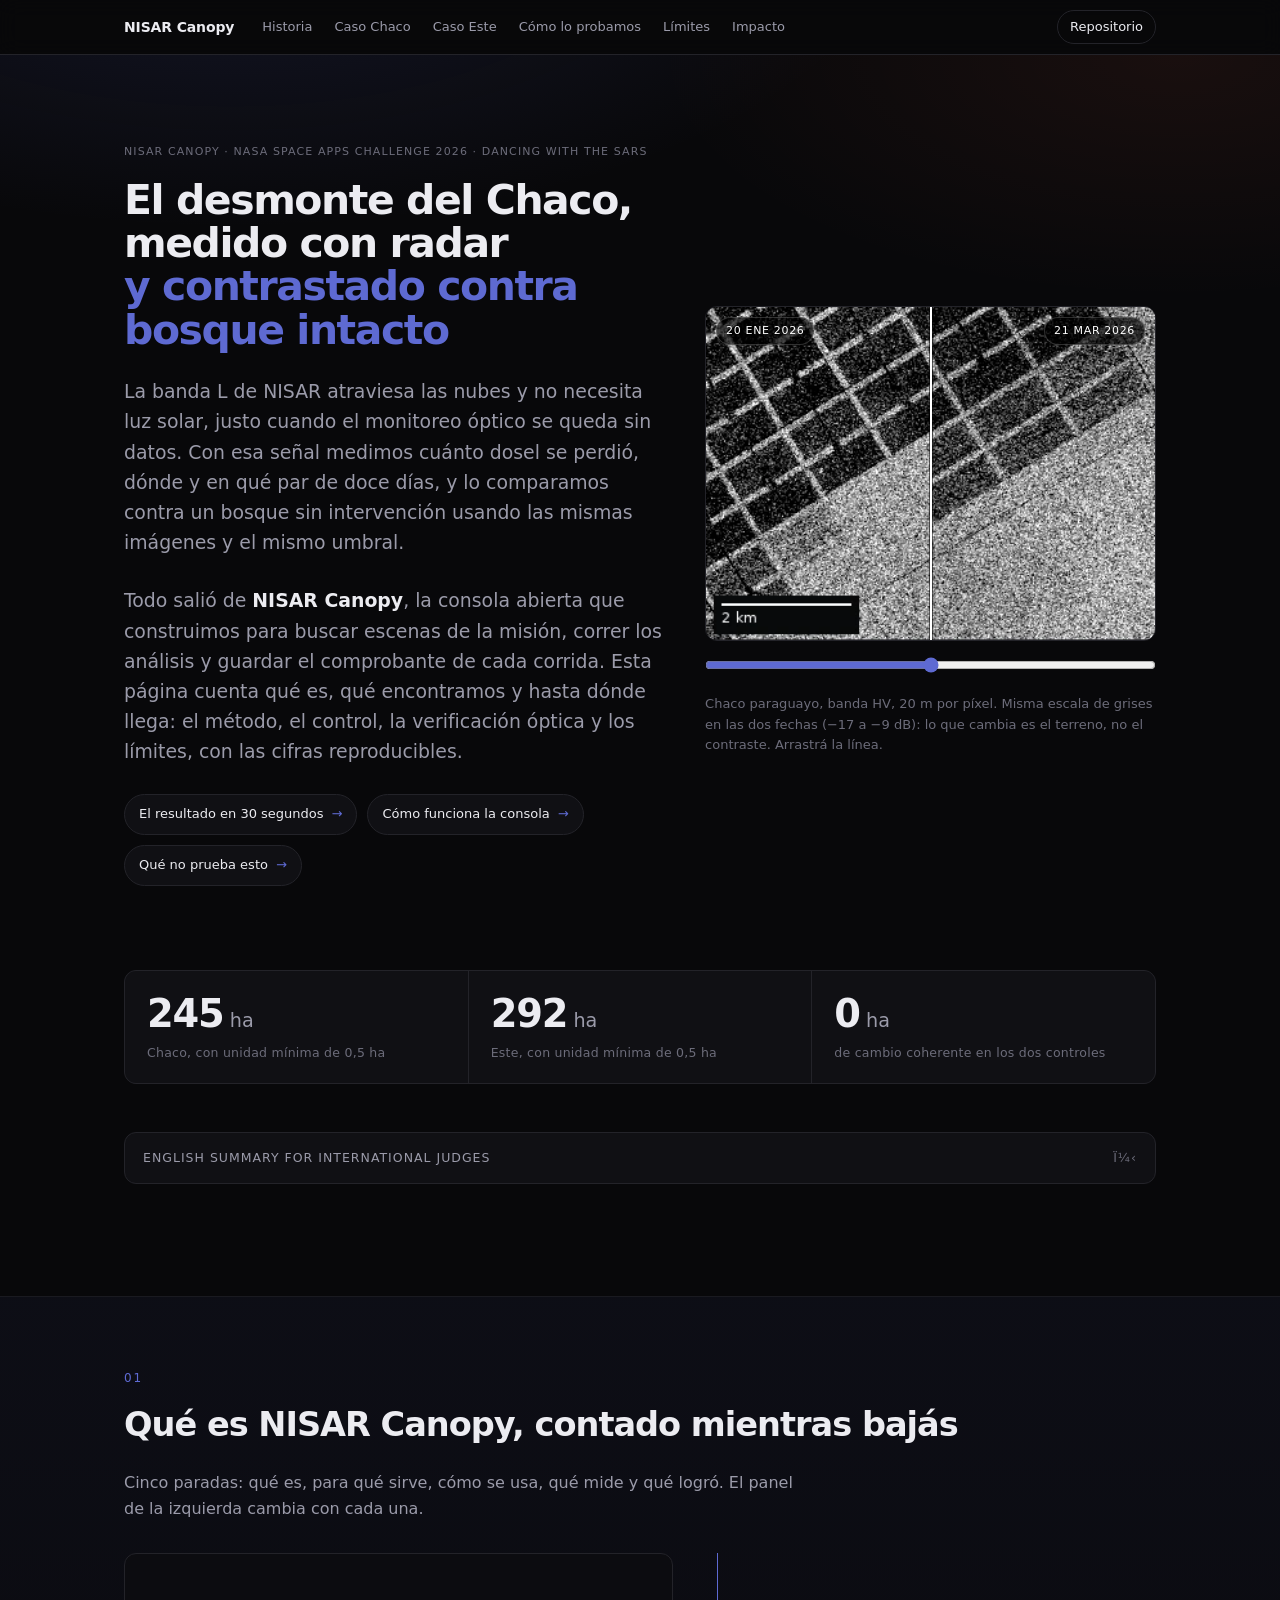
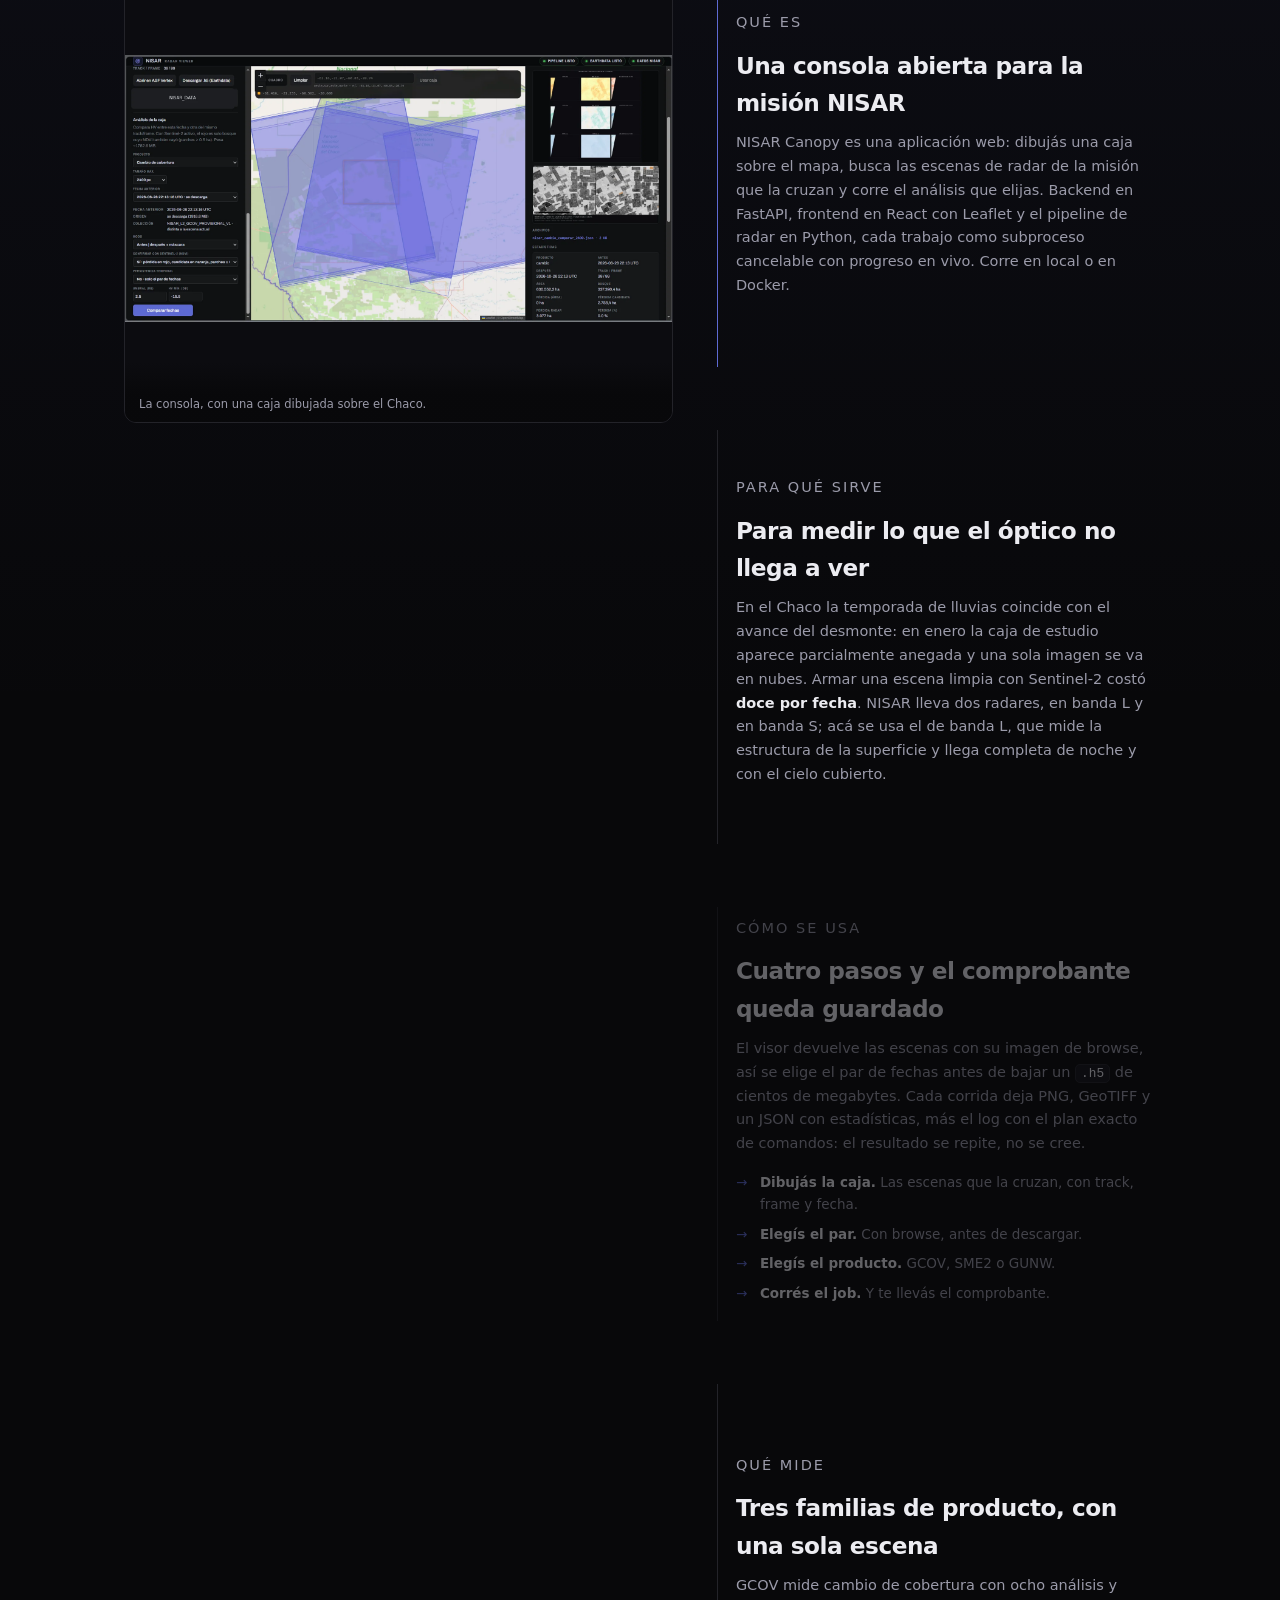
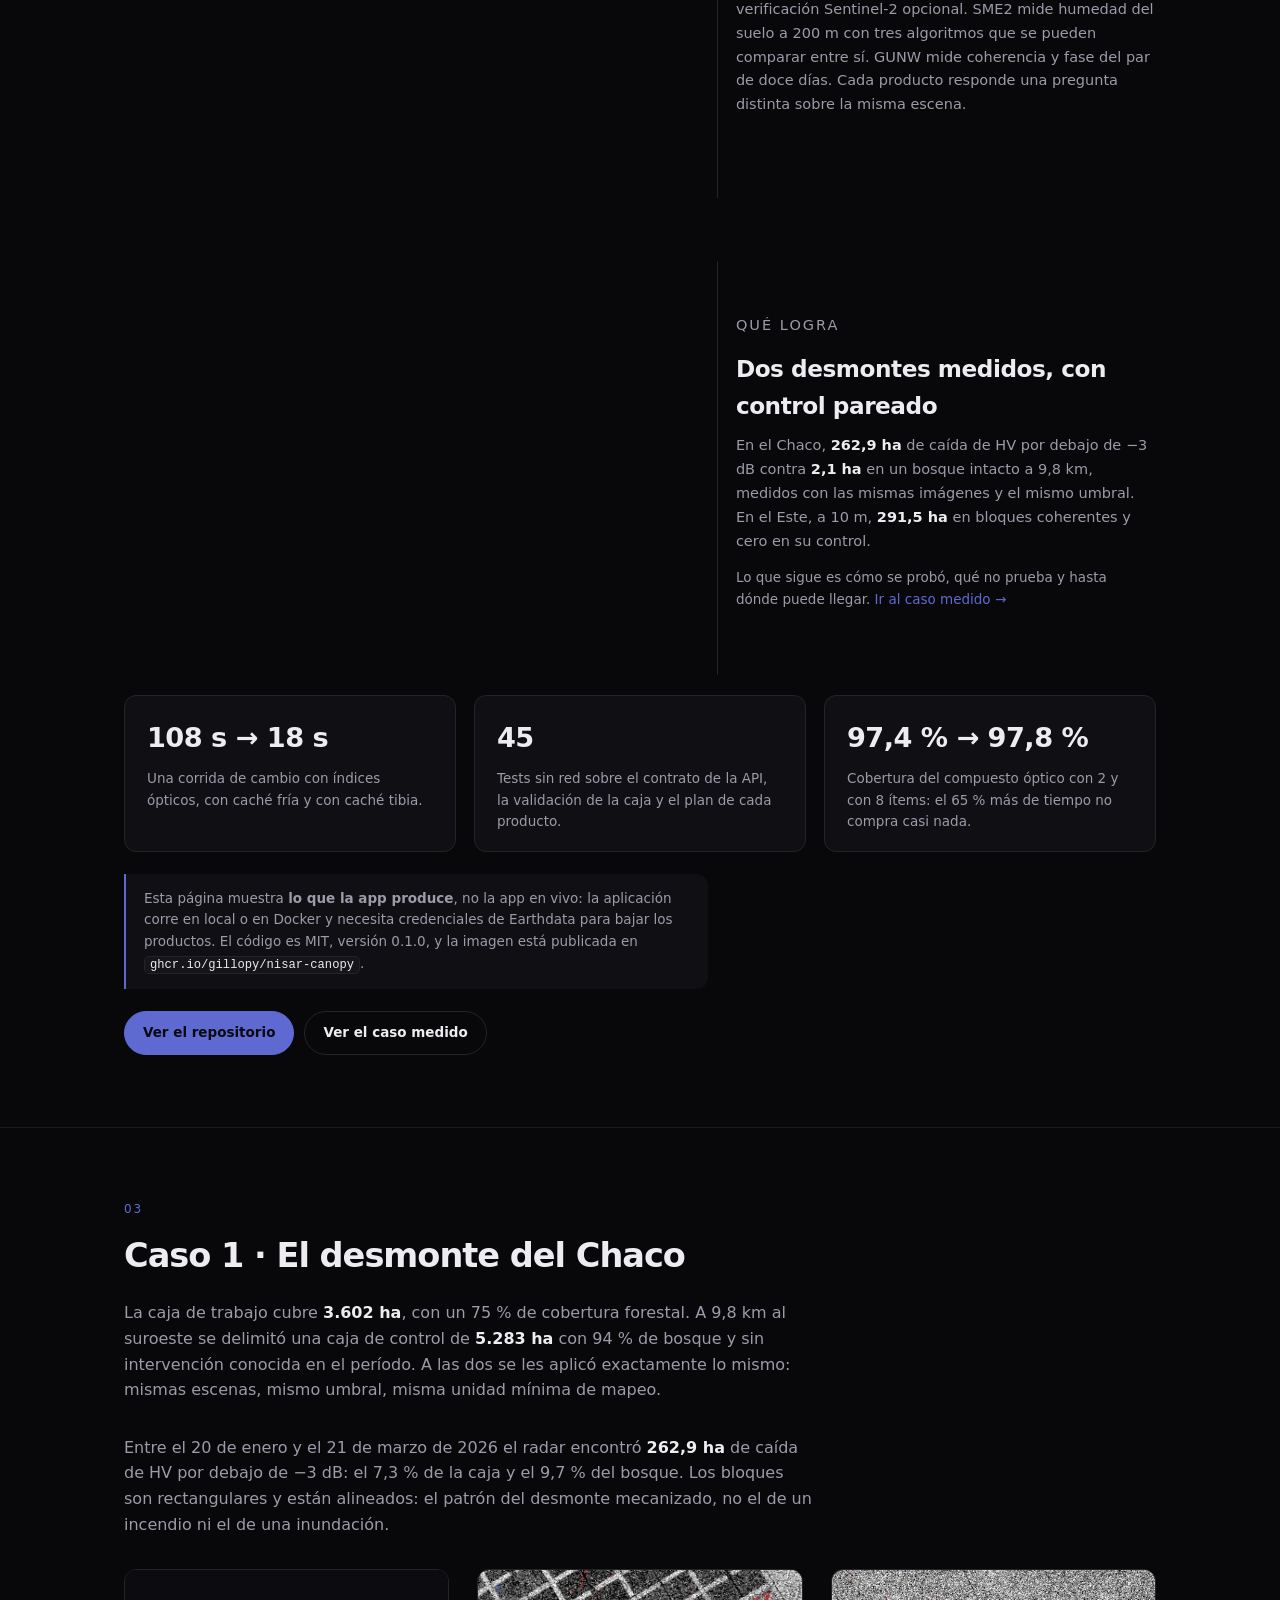
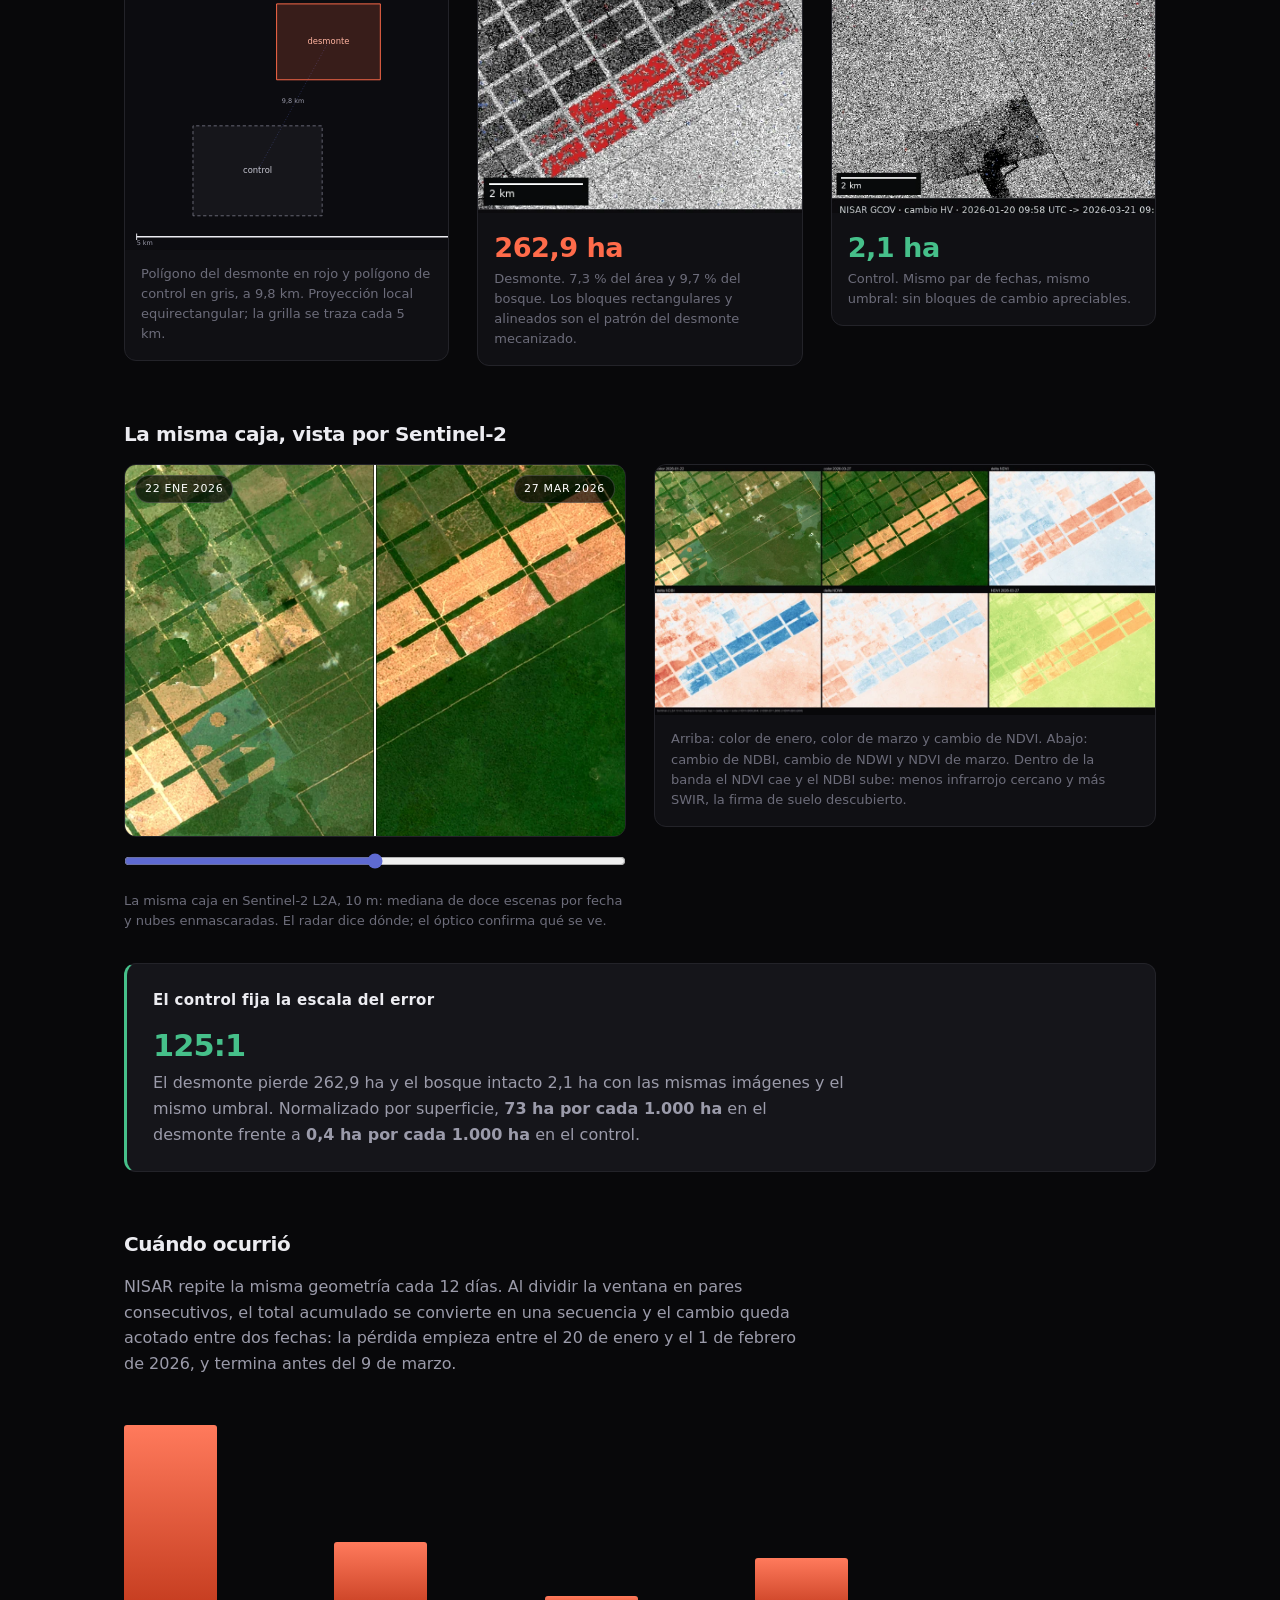
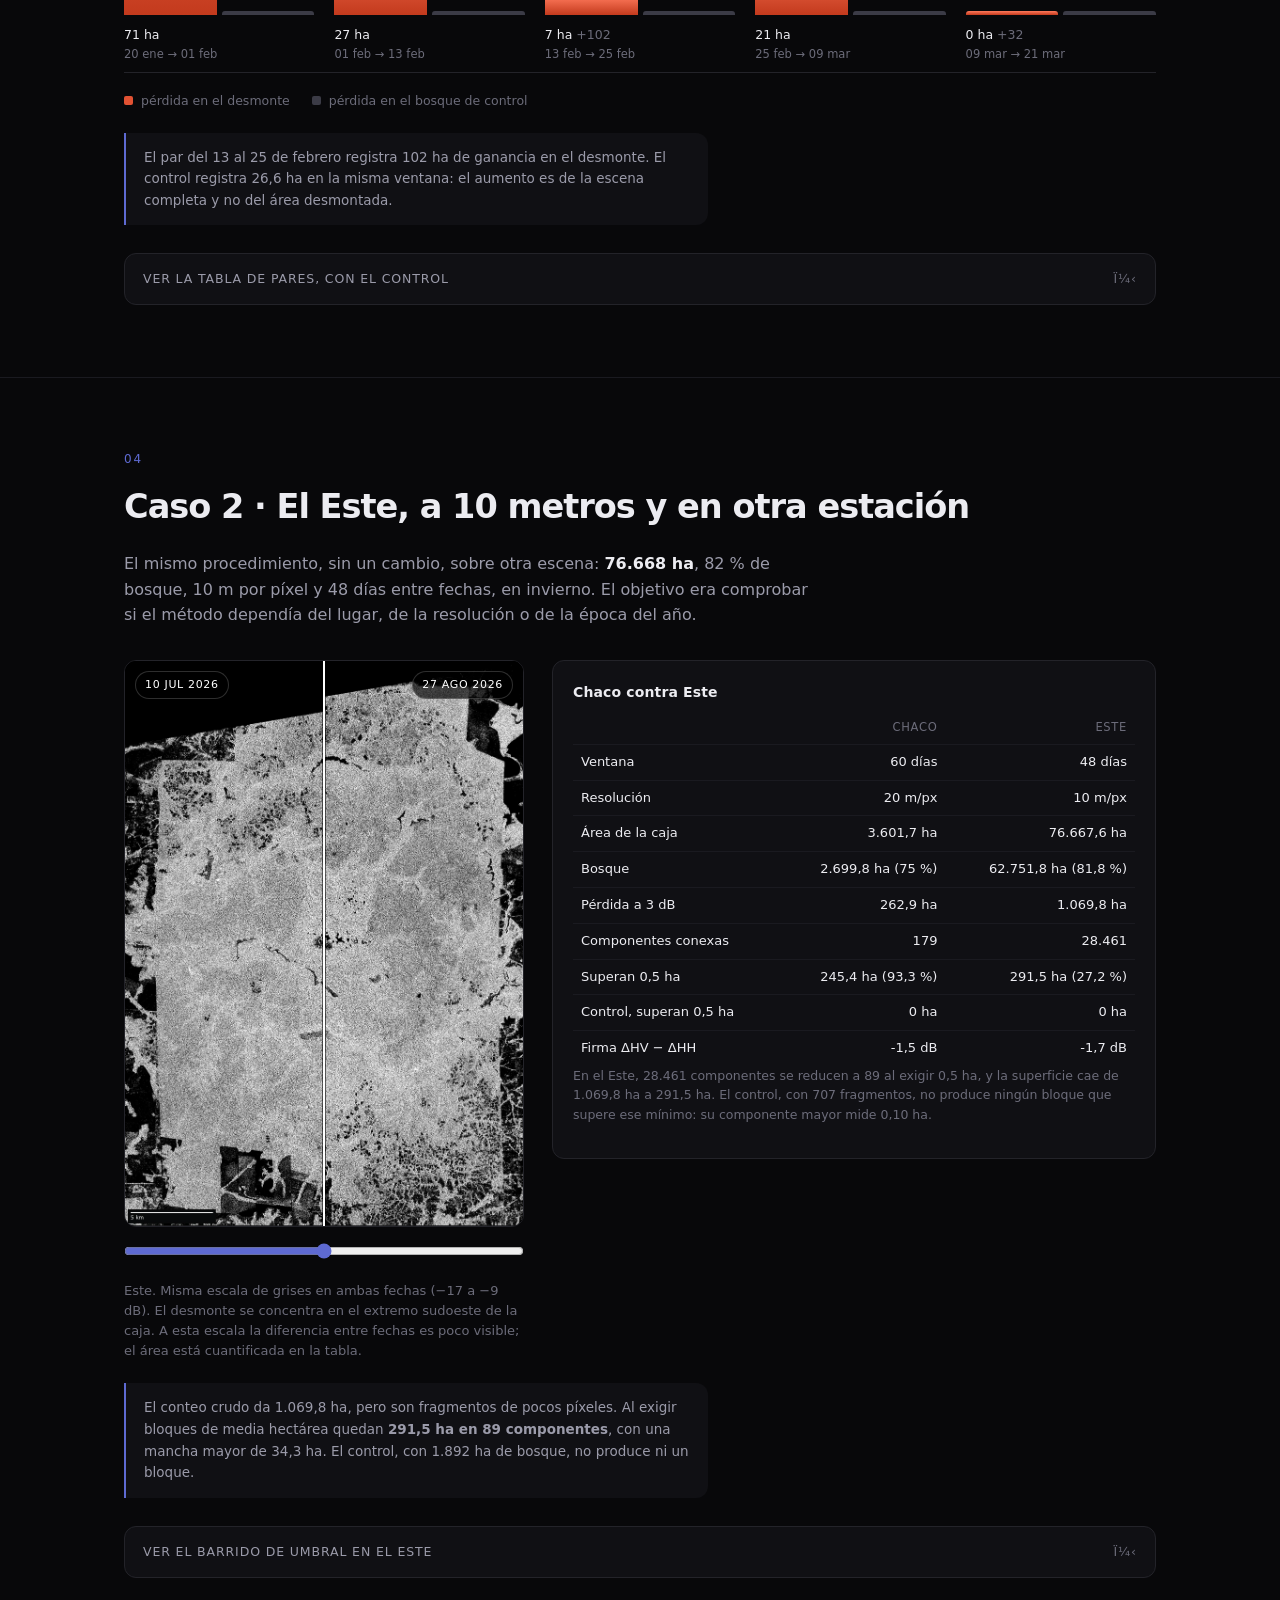
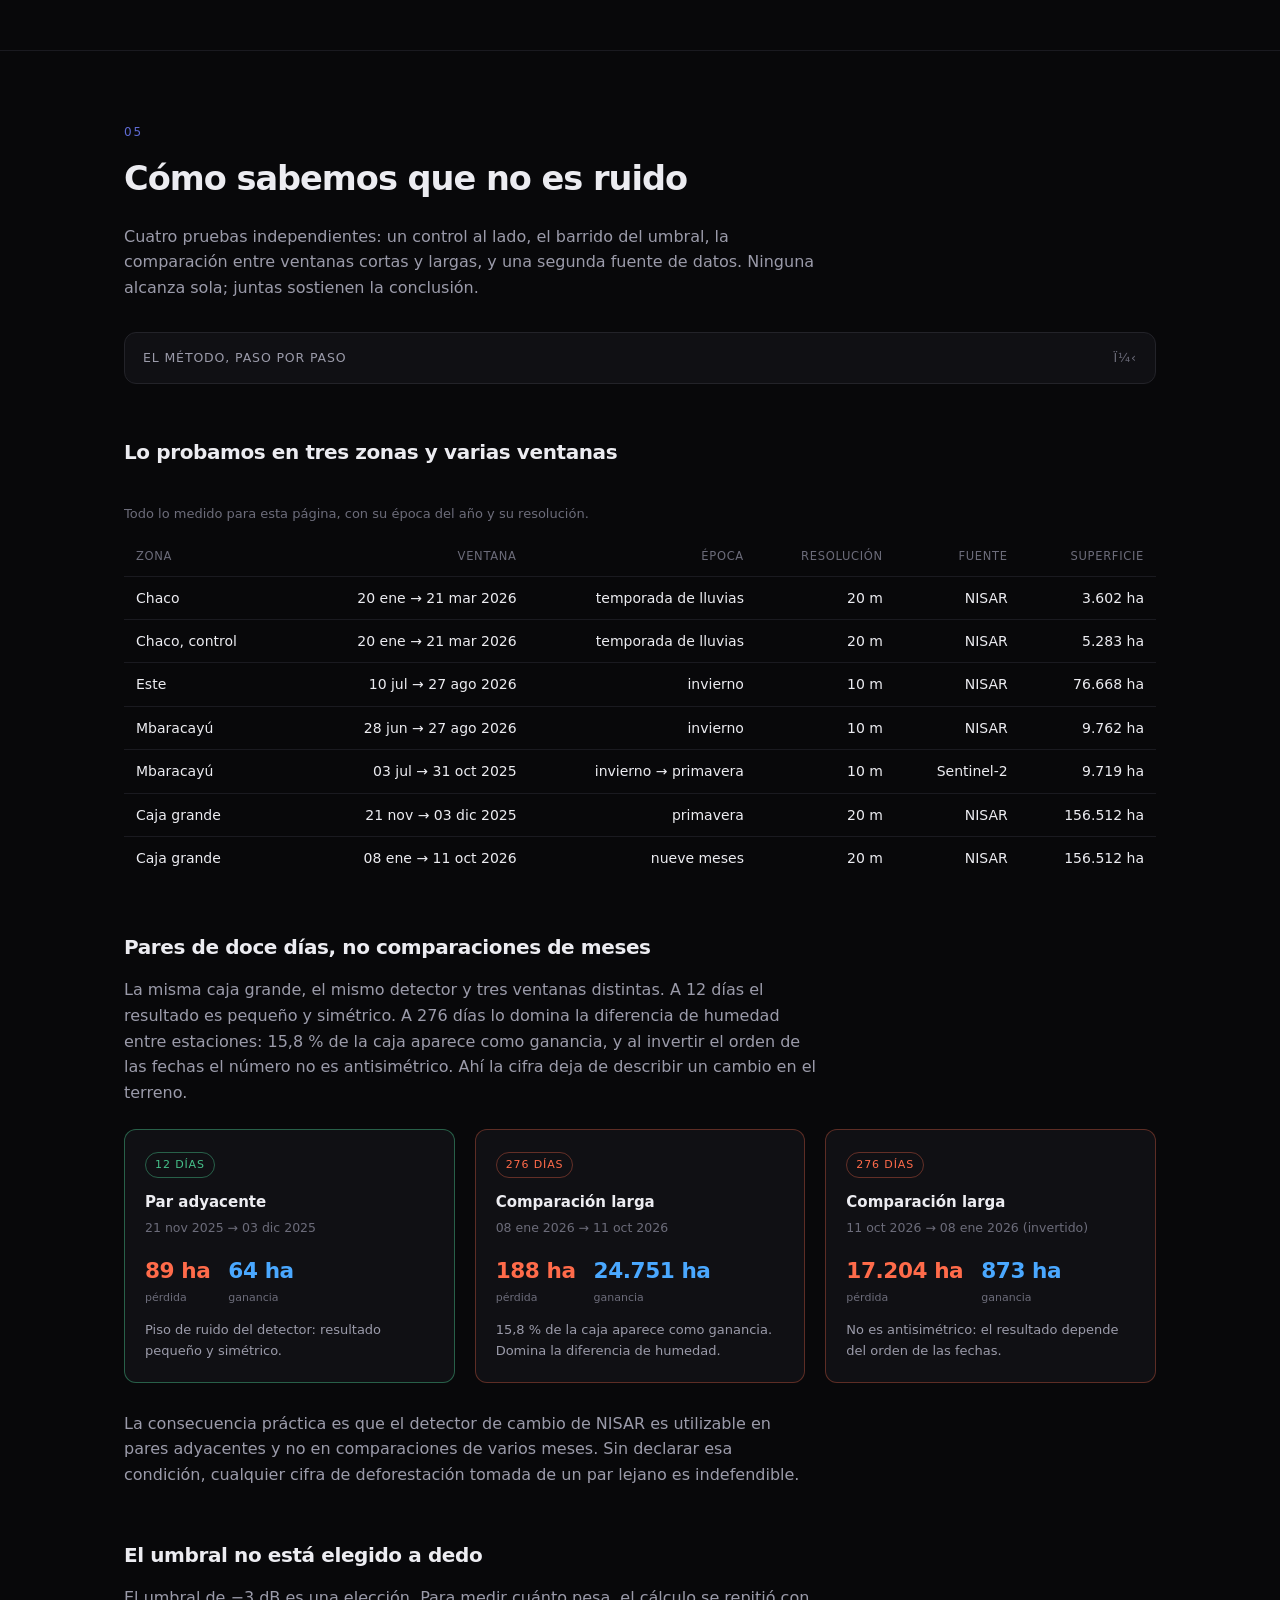
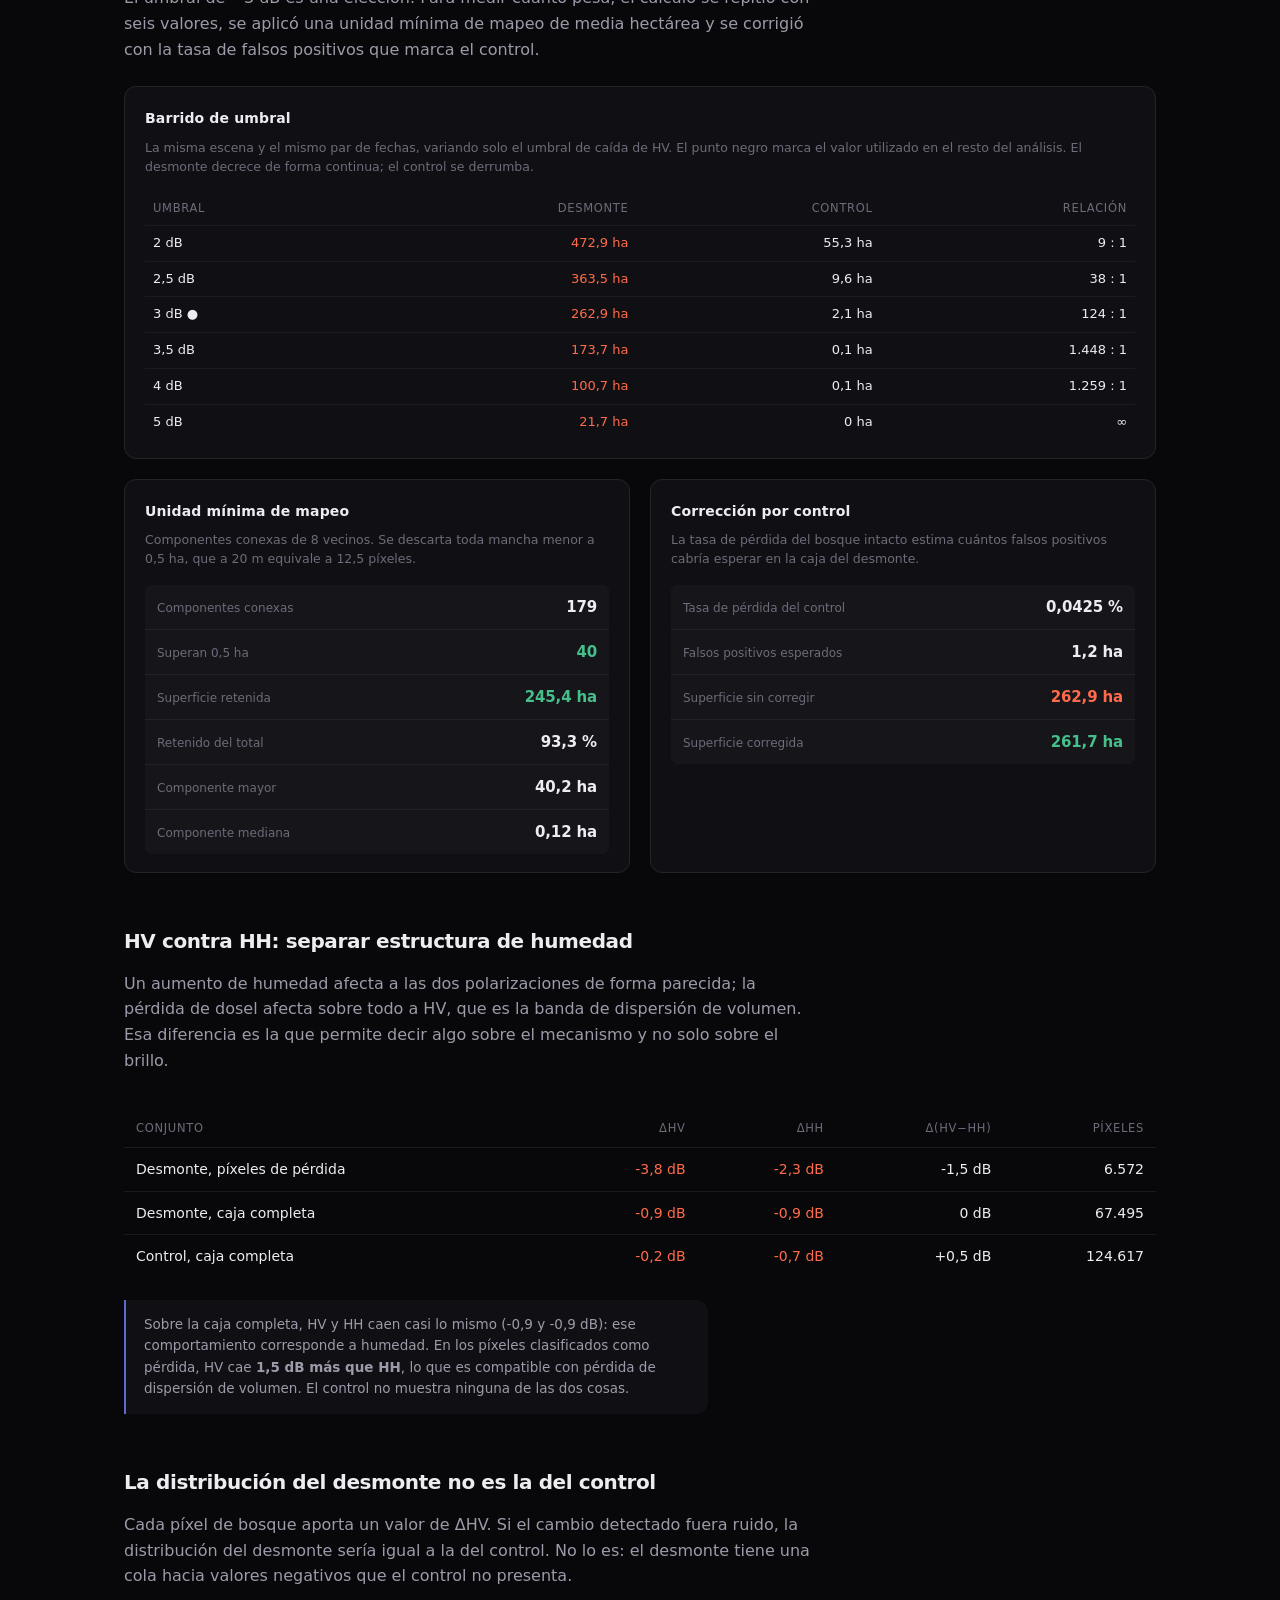
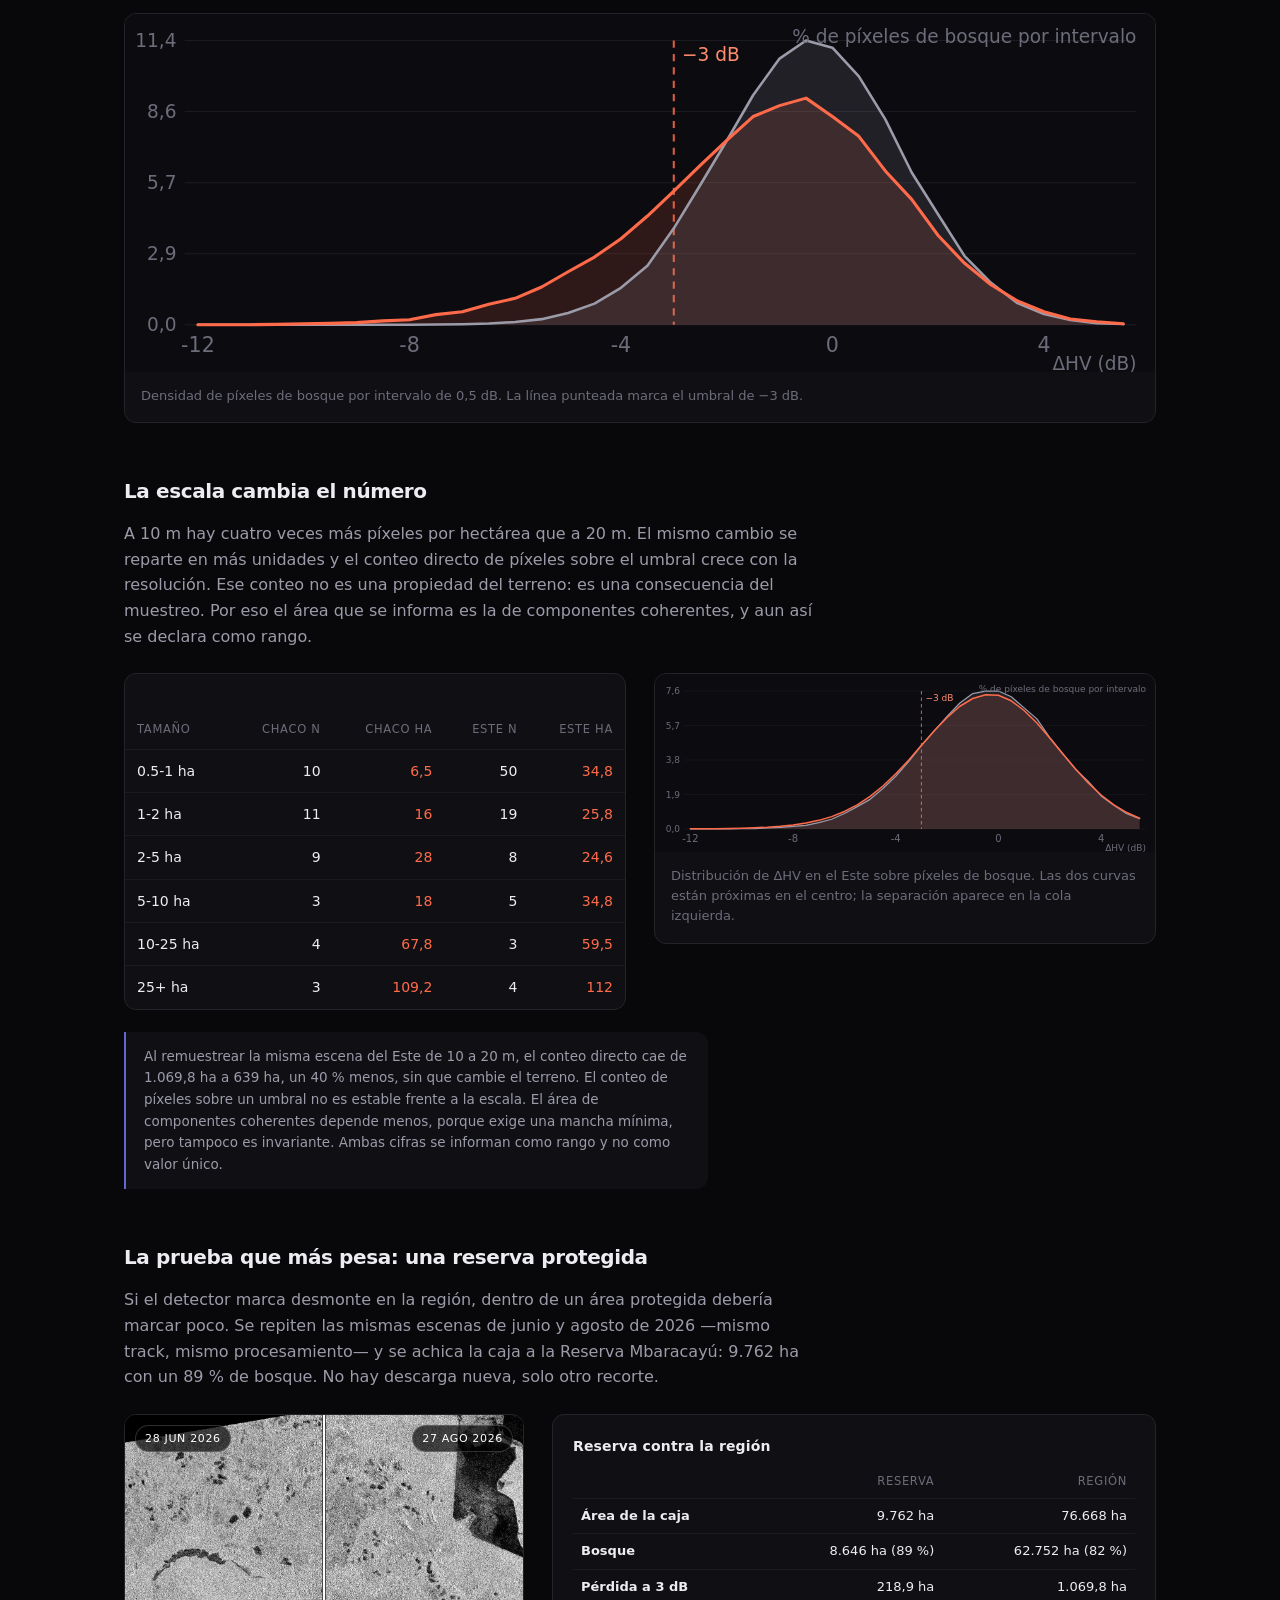
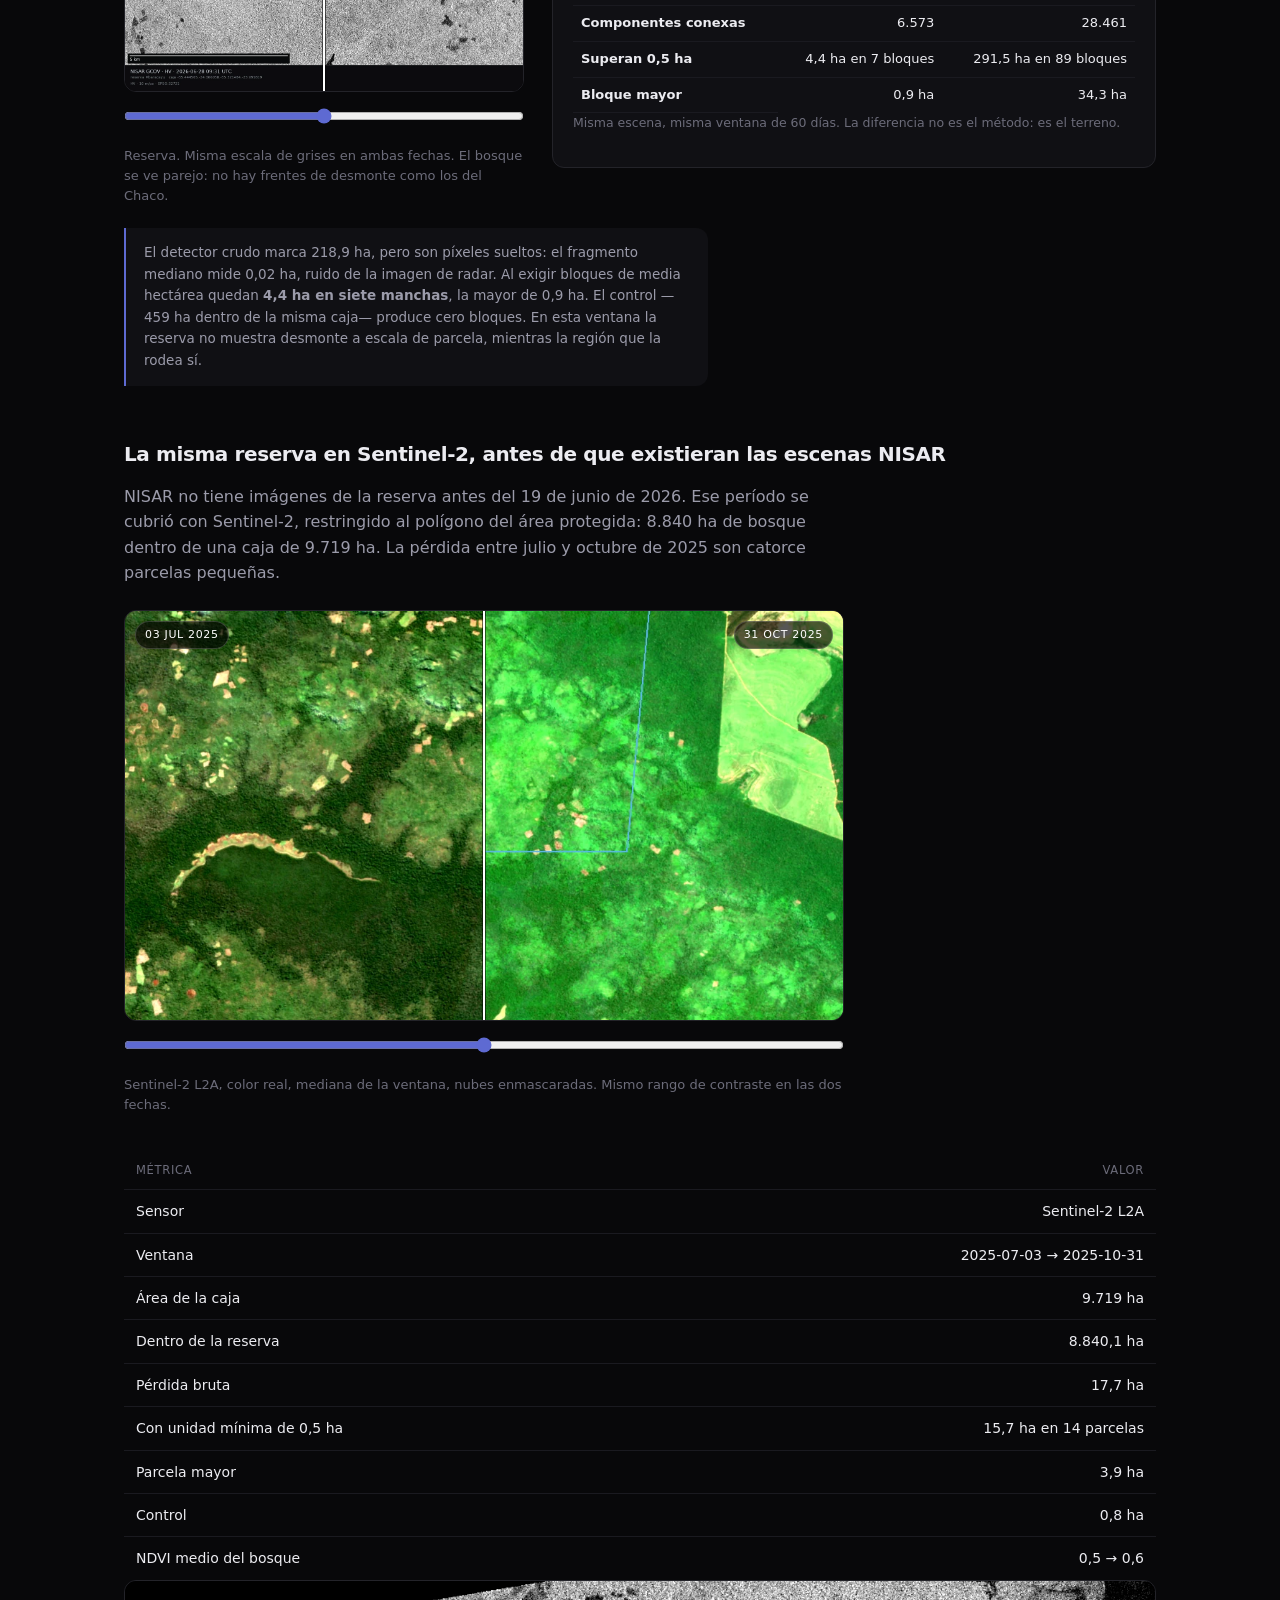
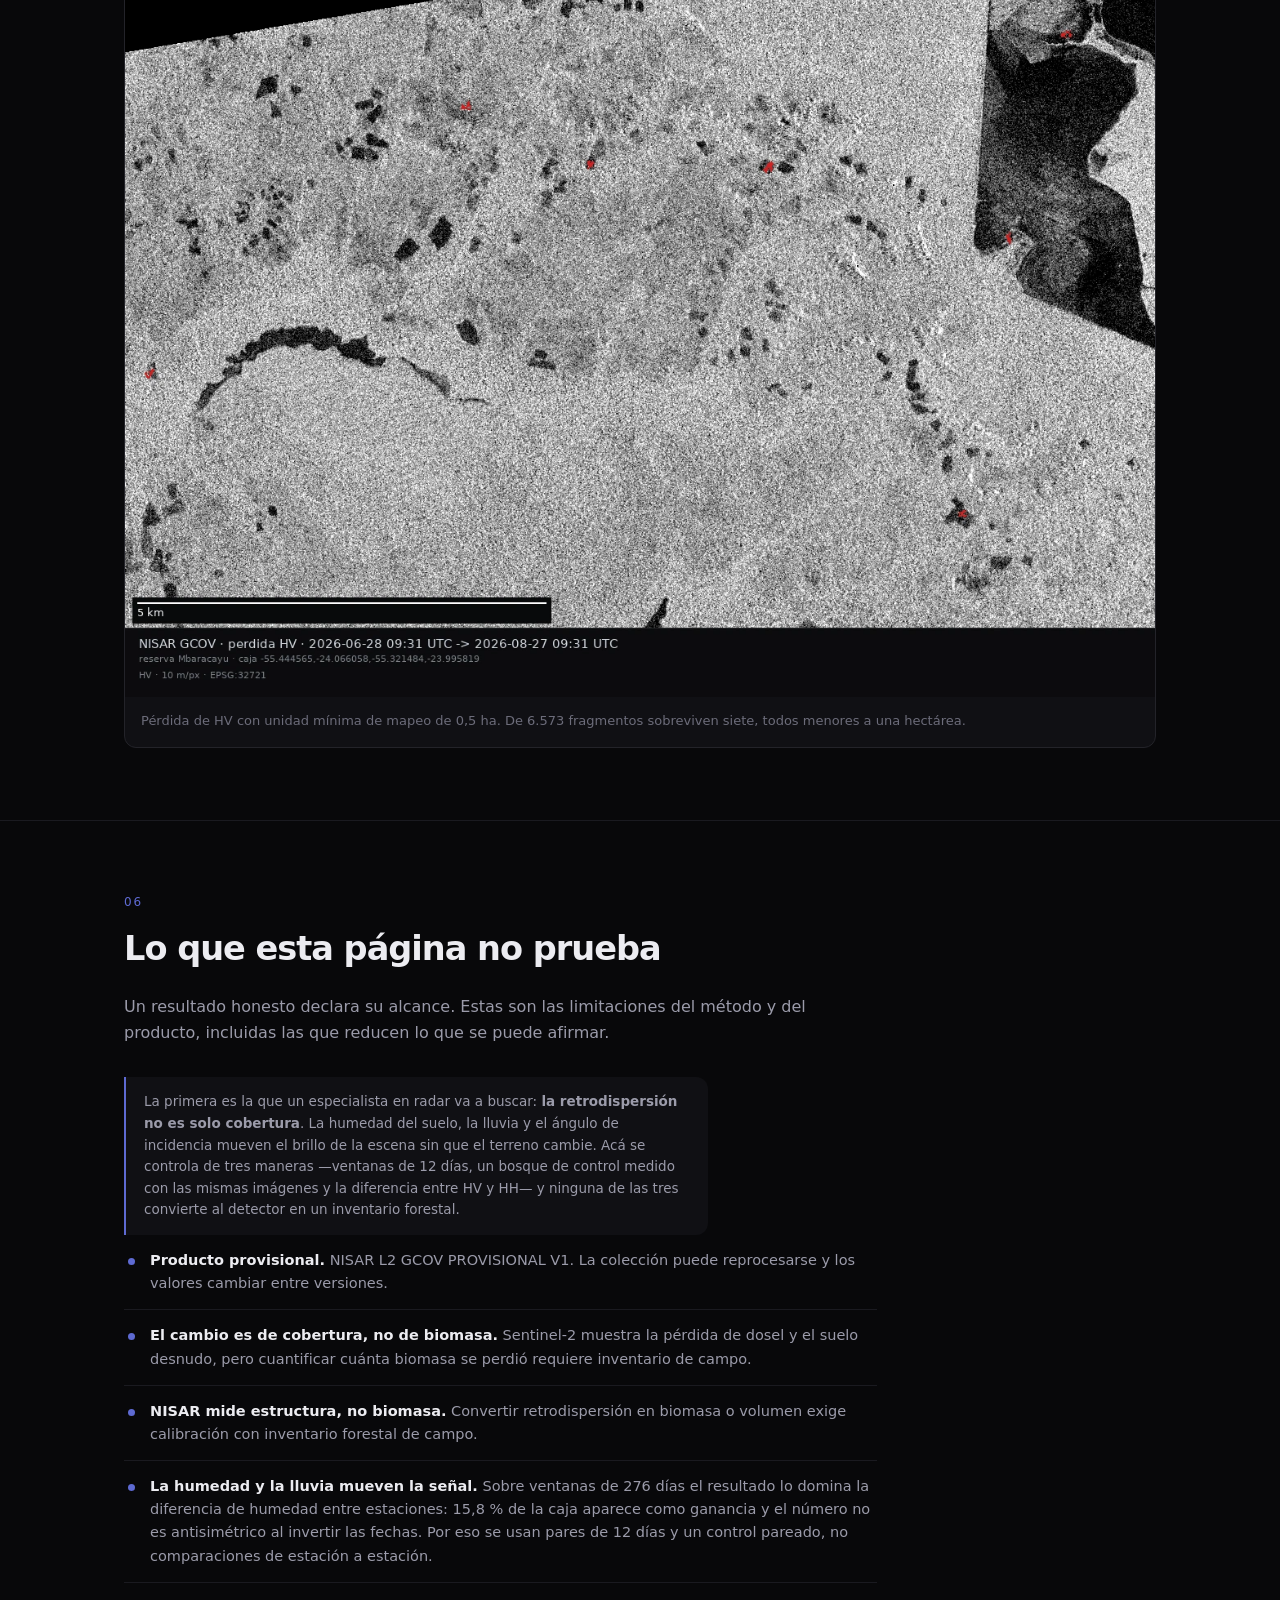
==== commit fcfbd9f7: "feat(site): contar el proyecto en scrollytelling y reordenar el caso del Chaco" ====
--- a/index.html
+++ b/index.html
@@ -9,7 +9,10 @@
 <meta property="og:type" content="website">
 <meta property="og:title" content="NISAR Canopy · El desmonte del Chaco medido con radar">
 <meta property="og:description" content="Una consola abierta para la misión NISAR. Dos desmontes medidos con banda L, verificados contra bosque intacto y contra Sentinel-2.">
+<meta property="og:url" content="https://gillopy.github.io/nisar-canopy-site/">
+<meta property="og:image" content="https://gillopy.github.io/nisar-canopy-site/img/og.jpg">
 <meta name="twitter:card" content="summary_large_image">
+<meta name="twitter:image" content="https://gillopy.github.io/nisar-canopy-site/img/og.jpg">
 <link rel="icon" href="data:image/svg+xml,%3Csvg xmlns='http://www.w3.org/2000/svg' viewBox='0 0 32 32'%3E%3Crect width='32' height='32' rx='7' fill='%2308080a'/%3E%3Ccircle cx='16' cy='16' r='7' fill='%235e6ad2'/%3E%3C/svg%3E">
 <link rel="stylesheet" href="styles.css">
 </head>
@@ -20,8 +23,7 @@
   <div class="nav__inner">
     <a class="nav__brand" href="#top">NISAR Canopy</a>
     <div class="nav__links" id="navLinks">
-      <a href="#problema">Problema</a>
-      <a href="#consola">La consola</a>
+      <a href="#historia">Historia</a>
       <a href="#caso-chaco">Caso Chaco</a>
       <a href="#caso-este">Caso Este</a>
       <a href="#validacion">Cómo lo probamos</a>
@@ -53,7 +55,7 @@
 
     <div class="chips">
       <a class="chip" href="#caso-chaco">El resultado en 30 segundos <span aria-hidden="true">→</span></a>
-      <a class="chip" href="#consola">Cómo funciona la consola <span aria-hidden="true">→</span></a>
+      <a class="chip" href="#como-se-usa">Cómo funciona la consola <span aria-hidden="true">→</span></a>
       <a class="chip" href="#limites">Qué no prueba esto <span aria-hidden="true">→</span></a>
     </div>
     </div>
@@ -104,158 +106,123 @@
 
 <main>
 
-  <section id="problema" class="section">
+  <section id="historia" class="section scrolly-section">
     <div class="wrap">
       <p class="index">01</p>
-      <h2>El monitoreo óptico se corta justo cuando el desmonte avanza</h2>
-      <p class="prose">
-        En el Chaco, la temporada de lluvias coincide con el avance del desmonte. En enero la
-        caja de estudio aparece parcialmente anegada y una sola imagen se va en nubes. NISAR
-        lleva dos radares, en banda L y en banda S; este trabajo usa el de banda L, que mide
-        la estructura de la superficie y llega completa aunque el cielo esté cubierto. La
-        pregunta que ordena el proyecto es concreta: <strong>¿se puede medir cuánto, dónde y
-        cuándo se perdió dosel, con un comprobante que otro pueda repetir?</strong>
-      </p>
-
-      <div class="grid-3">
-        <article class="block">
-          <h3>El óptico necesita cielo despejado</h3>
-          <p>
-            Sentinel-2 no atraviesa nubes. Para armar una imagen limpia del Chaco en enero
-            hicieron falta <strong>doce escenas por fecha</strong>, mediana temporal y máscara
-            de nubes. El radar no tiene ese problema: la escena llega entera y de noche.
-          </p>
-        </article>
-        <article class="block">
-          <h3>El radar mide otra cosa</h3>
-          <p>
-            Un radar no ve bosque: ve cómo rebota la microonda. La humedad del suelo, la
-            lluvia y la geometría de adquisición mueven la retrodispersión sin que el árbol se
-            haya movido. Tratar cada cambio de brillo como deforestación es el error clásico,
-            y acá se trata como tal: con control, con firma polarimétrica y con el límite
-            escrito.
-          </p>
-        </article>
-        <article class="block">
-          <h3>Y hay que poder repetirlo</h3>
-          <p>
-            Una cifra sin comando no se puede auditar. Cada corrida guarda el plan exacto de
-            comandos, las estadísticas en JSON y los GeoTIFF, así el número se vuelve a
-            producir en vez de creerse.
-          </p>
-        </article>
-      </div>
-    </div>
-  </section>
-
-  <section id="consola" class="section section--guia">
-    <div class="wrap">
-      <p class="index">02</p>
-      <h2>La consola: de una caja en el mapa a un resultado auditable</h2>
-      <p class="prose">
-        <strong>NISAR Canopy</strong> es la herramienta con la que se produjo todo lo que
-        sigue. Backend en FastAPI, frontend en React con Leaflet y el pipeline de radar en
-        Python, cada trabajo como subproceso cancelable con progreso en vivo. Corre en local o
-        en Docker, con el build del frontend ya incluido.
-      </p>
-
-      <figure class="panel panel--shot">
-        <a href="img/consola.webp" target="_blank" rel="noopener">
-          <img src="img/consola.webp" alt="Captura de la consola NISAR Canopy con una caja de análisis dibujada sobre el Chaco">
-        </a>
-        <figcaption>
-          La consola, con una caja dibujada sobre el mapa. A la izquierda, el análisis y sus
-          parámetros; al centro, el mapa con las huellas de las escenas que cruzan la caja; a
-          la derecha, los productos y las estadísticas de la corrida. Captura real de la
-          aplicación, con otra corrida cargada; clic para verla completa.
-        </figcaption>
-      </figure>
-
-      <ol class="guia">
-        <li class="guia__step">
-          <span class="guia__n" aria-hidden="true">01</span>
-          <h3>Dibujás una caja en el mapa</h3>
-          <p>
-            El visor consulta la API de ASF y devuelve las escenas NISAR que cruzan la caja,
-            con track, frame, fecha y nivel de producto. No hay que escribir coordenadas.
-          </p>
-        </li>
-        <li class="guia__step">
-          <span class="guia__n" aria-hidden="true">02</span>
-          <h3>Elegís el par de fechas</h3>
-          <p>
-            Cada escena trae su imagen de browse, así se ve qué se está eligiendo antes de
-            bajar el <code>.h5</code>, que pesa cientos de megabytes y pide credenciales
-            Earthdata. La búsqueda y el browse no piden login.
-          </p>
-        </li>
-        <li class="guia__step">
-          <span class="guia__n" aria-hidden="true">03</span>
-          <h3>Elegís el producto</h3>
-          <p>
-            Ocho análisis sobre GCOV —recorte, RVI, cambio, serie, GeoTIFF, agua, incendio y
-            fusión óptica—, humedad del suelo SME2 a 200 m con sus tres algoritmos, o
-            interferometría GUNW con coherencia y fase.
-          </p>
-        </li>
-        <li class="guia__step">
-          <span class="guia__n" aria-hidden="true">04</span>
-          <h3>Corrés el job y te llevás el comprobante</h3>
-          <p>
-            Cada corrida deja PNG, GeoTIFF y un JSON con estadísticas, más el log con el plan
-            exacto de comandos. El panel de trabajos guarda el historial: el resultado no es
-            una captura, es algo que otro puede repetir.
-          </p>
-        </li>
-      </ol>
-
-      <div class="grid-3 grid-3--tight">
-        <article class="block">
-          <h3>GCOV · cambio de cobertura</h3>
-          <p>
-            Ocho análisis sobre la escena geocodificada. Con la verificación Sentinel-2 activa
-            suma un panel de NDVI, NDBI y NDWI sobre la misma grilla del radar, para comparar
-            la firma óptica con la caída de HV píxel a píxel.
-          </p>
-        </article>
-        <article class="block">
-          <h3>SME2 · humedad del suelo</h3>
-          <p>
-            Humedad a 200 m con tres algoritmos (DSG, PMI, TSR) y una opción que compara los
-            tres e informa cobertura, calidad, medianas y acuerdo entre pares. Colección
-            provisional: no es una capa absoluta calibrada.
-          </p>
-        </article>
-        <article class="block">
-          <h3>GUNW · interferometría de 12 días</h3>
-          <p>
-            Coherencia y fase del par de doce días, envuelta y desenvuelta. Sirve como
-            diagnóstico relativo: la fase no trae corrección atmosférica.
-          </p>
-        </article>
-      </div>
-
-      <div class="split split--figs">
-        <figure class="panel">
-          <a href="img/corrida_regional.webp" target="_blank" rel="noopener">
-            <img src="img/corrida_regional.webp" alt="Antes y después de una corrida regional de cambio de HV, con la pérdida confirmada en rojo">
-          </a>
-          <figcaption>
-            Lo que devuelve una corrida: antes, después y máscara sobre una ventana de 50 km.
-            En esta prueba el umbral fue de −2,5 dB, la pérdida confirmada va en rojo y la
-            candidata en naranja: 419 ha, el 0,1 % del área.
-          </figcaption>
-        </figure>
-        <figure class="panel">
-          <a href="img/sme2_comparar.webp" target="_blank" rel="noopener">
-            <img src="img/sme2_comparar.webp" alt="Comparación de los tres algoritmos de humedad del suelo SME2 sobre la misma caja">
-          </a>
-          <figcaption>
-            Otra familia de producto: humedad del suelo a 200 m con los tres algoritmos (DSG,
-            PMI, TSR). Cada panel trae su mediana y el porcentaje de píxeles limpios; comparar
-            los tres es la opción de validación que trae la consola.
-          </figcaption>
-        </figure>
+      <h2>Qué es NISAR Canopy, contado mientras bajás</h2>
+      <p class="prose">
+        Cinco paradas: qué es, para qué sirve, cómo se usa, qué mide y qué logró. El panel de
+        la izquierda cambia con cada una.
+      </p>
+
+      <div class="scrolly" data-scrolly>
+        <div class="scrolly__visual">
+          <figure class="scrolly__panel is-active" data-panel="1">
+            <img src="img/consola.webp" alt="">
+            <figcaption>La consola, con una caja dibujada sobre el Chaco.</figcaption>
+          </figure>
+          <figure class="scrolly__panel scrolly__panel--cover" data-panel="2">
+            <img src="img/mascara_total.webp" alt="">
+            <figcaption>La pérdida de HV del 20 de enero al 21 de marzo: bloques alineados, desmonte.</figcaption>
+          </figure>
+          <figure class="scrolly__panel" data-panel="3">
+            <img src="img/consola-panel.webp" alt="">
+            <figcaption>El panel de análisis: producto, fechas, modo y umbrales.</figcaption>
+          </figure>
+          <figure class="scrolly__panel" data-panel="4">
+            <img src="img/sme2_comparar.webp" alt="">
+            <figcaption>SME2: humedad del suelo a 200 m con los tres algoritmos.</figcaption>
+          </figure>
+          <figure class="scrolly__panel" data-panel="5">
+            <img src="img/corrida_regional.webp" alt="">
+            <figcaption>Una corrida completa: antes, después y la pérdida marcada.</figcaption>
+          </figure>
+        </div>
+
+        <div class="scrolly__steps">
+          <article class="scrolly-step is-active" data-step="1">
+            <p class="scrolly__kicker">Qué es</p>
+            <h3>Una consola abierta para la misión NISAR</h3>
+            <p>
+              NISAR Canopy es una aplicación web: dibujás una caja sobre el mapa, busca las
+              escenas de radar de la misión que la cruzan y corre el análisis que elijas.
+              Backend en FastAPI, frontend en React con Leaflet y el pipeline de radar en
+              Python, cada trabajo como subproceso cancelable con progreso en vivo. Corre en
+              local o en Docker.
+            </p>
+            <figure class="scrolly-step__fig">
+              <img src="img/consola.webp" alt="Captura de la consola NISAR Canopy con una caja de análisis dibujada sobre el Chaco" loading="lazy" decoding="async">
+            </figure>
+          </article>
+
+          <article class="scrolly-step" data-step="2">
+            <p class="scrolly__kicker">Para qué sirve</p>
+            <h3>Para medir lo que el óptico no llega a ver</h3>
+            <p>
+              En el Chaco la temporada de lluvias coincide con el avance del desmonte: en enero
+              la caja de estudio aparece parcialmente anegada y una sola imagen se va en nubes.
+              Armar una escena limpia con Sentinel-2 costó <strong>doce por fecha</strong>.
+              NISAR lleva dos radares, en banda L y en banda S; acá se usa el de banda L, que
+              mide la estructura de la superficie y llega completa de noche y con el cielo
+              cubierto.
+            </p>
+            <figure class="scrolly-step__fig">
+              <img src="img/mascara_total.webp" alt="Máscara de pérdida de HV entre el 20 de enero y el 21 de marzo de 2026" loading="lazy" decoding="async">
+            </figure>
+          </article>
+
+          <article class="scrolly-step" id="como-se-usa" data-step="3">
+            <p class="scrolly__kicker">Cómo se usa</p>
+            <h3>Cuatro pasos y el comprobante queda guardado</h3>
+            <p>
+              El visor devuelve las escenas con su imagen de browse, así se elige el par de
+              fechas antes de bajar un <code>.h5</code> de cientos de megabytes. Cada corrida
+              deja PNG, GeoTIFF y un JSON con estadísticas, más el log con el plan exacto de
+              comandos: el resultado se repite, no se cree.
+            </p>
+            <ol class="mini-steps">
+              <li><strong>Dibujás la caja.</strong> Las escenas que la cruzan, con track, frame y fecha.</li>
+              <li><strong>Elegís el par.</strong> Con browse, antes de descargar.</li>
+              <li><strong>Elegís el producto.</strong> GCOV, SME2 o GUNW.</li>
+              <li><strong>Corrés el job.</strong> Y te llevás el comprobante.</li>
+            </ol>
+            <figure class="scrolly-step__fig">
+              <img src="img/consola-panel.webp" alt="Panel de análisis de la consola con producto, fechas, modo y umbrales" loading="lazy" decoding="async">
+            </figure>
+          </article>
+
+          <article class="scrolly-step" data-step="4">
+            <p class="scrolly__kicker">Qué mide</p>
+            <h3>Tres familias de producto, con una sola escena</h3>
+            <p>
+              GCOV mide cambio de cobertura con ocho análisis y verificación Sentinel-2
+              opcional. SME2 mide humedad del suelo a 200 m con tres algoritmos que se pueden
+              comparar entre sí. GUNW mide coherencia y fase del par de doce días. Cada
+              producto responde una pregunta distinta sobre la misma escena.
+            </p>
+            <figure class="scrolly-step__fig">
+              <img src="img/sme2_comparar.webp" alt="Comparación de los tres algoritmos de humedad del suelo SME2" loading="lazy" decoding="async">
+            </figure>
+          </article>
+
+          <article class="scrolly-step" data-step="5">
+            <p class="scrolly__kicker">Qué logra</p>
+            <h3>Dos desmontes medidos, con control pareado</h3>
+            <p>
+              En el Chaco, <strong>262,9 ha</strong> de caída de HV por debajo de −3 dB contra
+              <strong>2,1 ha</strong> en un bosque intacto a 9,8 km, medidos con las mismas
+              imágenes y el mismo umbral. En el Este, a 10 m, <strong>291,5 ha</strong> en
+              bloques coherentes y cero en su control.
+            </p>
+            <p class="scrolly__next">
+              Lo que sigue es cómo se probó, qué no prueba y hasta dónde puede llegar.
+              <a href="#caso-chaco">Ir al caso medido <span aria-hidden="true">→</span></a>
+            </p>
+            <figure class="scrolly-step__fig">
+              <img src="img/corrida_regional.webp" alt="Antes, después y máscara de pérdida de una corrida regional" loading="lazy" decoding="async">
+            </figure>
+          </article>
+        </div>
       </div>
 
       <div class="grid-3 grid-3--tight">
@@ -304,41 +271,14 @@
         desmonte mecanizado, no el de un incendio ni el de una inundación.
       </p>
 
-      <div class="split">
+      <div class="split split--three">
         <figure class="panel">
           <div id="mapa" class="map"></div>
           <figcaption>
-            Polígono del desmonte en rojo y polígono de control en gris. Proyección local
-            equirectangular; la grilla se traza cada 5 km.
+            Polígono del desmonte en rojo y polígono de control en gris, a 9,8 km. Proyección
+            local equirectangular; la grilla se traza cada 5 km.
           </figcaption>
         </figure>
-        <figure class="slider-fig slider-fig--half">
-          <div class="slider" id="s2Slider">
-            <img class="slider__img" src="img/s2_antes.webp" alt="Sentinel-2 color real del 22 de enero de 2026, Chaco">
-            <img class="slider__img slider__after" id="s2SliderAfter" src="img/s2_despues.webp" alt="Sentinel-2 color real del 27 de marzo de 2026, Chaco">
-            <div class="slider__divider" id="s2SliderDivider"></div>
-            <span class="slider__tag slider__tag--l">22 ene 2026</span>
-            <span class="slider__tag slider__tag--r">27 mar 2026</span>
-          </div>
-          <input class="slider__range" id="s2SliderRange" type="range" min="0" max="100" value="50" step="0.5"
-                 aria-label="Comparar Sentinel-2 del 22 de enero con el 27 de marzo en el Chaco">
-          <figcaption>
-            La misma caja en Sentinel-2 L2A, 10 m: mediana de doce escenas por fecha y nubes
-            enmascaradas. El radar dice dónde; el óptico confirma qué se ve.
-          </figcaption>
-        </figure>
-      </div>
-
-      <figure class="panel panel--wide">
-        <img src="img/s2_indices.webp" alt="Color, cambio de NDVI, cambio de NDBI, cambio de NDWI y NDVI final del Chaco">
-        <figcaption>
-          Arriba: color de enero, color de marzo y cambio de NDVI. Abajo: cambio de NDBI,
-          cambio de NDWI y NDVI de marzo. Dentro de la banda el NDVI cae y el NDBI sube: menos
-          infrarrojo cercano y más SWIR, la firma de suelo descubierto.
-        </figcaption>
-      </figure>
-
-      <div class="split">
         <figure class="panel">
           <div class="panel__media panel__media--radar">
             <img src="img/mascara_total.webp" alt="Máscara de pérdida de HV entre el 20 de enero y el 21 de marzo de 2026">
@@ -356,6 +296,33 @@
           <figcaption>
             <span class="fig-num fig-num--ok" id="numControl">2,1 ha</span><br>
             Control. Mismo par de fechas, mismo umbral: sin bloques de cambio apreciables.
+          </figcaption>
+        </figure>
+      </div>
+
+      <h3 class="sub">La misma caja, vista por Sentinel-2</h3>
+      <div class="split">
+        <figure class="slider-fig slider-fig--half">
+          <div class="slider" id="s2Slider">
+            <img class="slider__img" src="img/s2_antes.webp" alt="Sentinel-2 color real del 22 de enero de 2026, Chaco" loading="eager">
+            <img class="slider__img slider__after" id="s2SliderAfter" src="img/s2_despues.webp" alt="Sentinel-2 color real del 27 de marzo de 2026, Chaco" loading="eager">
+            <div class="slider__divider" id="s2SliderDivider"></div>
+            <span class="slider__tag slider__tag--l">22 ene 2026</span>
+            <span class="slider__tag slider__tag--r">27 mar 2026</span>
+          </div>
+          <input class="slider__range" id="s2SliderRange" type="range" min="0" max="100" value="50" step="0.5"
+                 aria-label="Comparar Sentinel-2 del 22 de enero con el 27 de marzo en el Chaco">
+          <figcaption>
+            La misma caja en Sentinel-2 L2A, 10 m: mediana de doce escenas por fecha y nubes
+            enmascaradas. El radar dice dónde; el óptico confirma qué se ve.
+          </figcaption>
+        </figure>
+        <figure class="panel">
+          <img src="img/s2_indices.webp" alt="Color, cambio de NDVI, cambio de NDBI, cambio de NDWI y NDVI final del Chaco">
+          <figcaption>
+            Arriba: color de enero, color de marzo y cambio de NDVI. Abajo: cambio de NDBI,
+            cambio de NDWI y NDVI de marzo. Dentro de la banda el NDVI cae y el NDBI sube: menos
+            infrarrojo cercano y más SWIR, la firma de suelo descubierto.
           </figcaption>
         </figure>
       </div>
@@ -647,10 +614,8 @@
         a escala de parcela, mientras la región que la rodea sí.
       </p>
 
-      <details class="deep">
-        <summary>Ver la reserva con Sentinel-2, antes de que existieran escenas NISAR</summary>
-        <div class="deep__body">
-          <p class="prose prose--tight">
+      <h3 class="sub">La misma reserva en Sentinel-2, antes de que existieran las escenas NISAR</h3>
+          <p class="prose">
             NISAR no tiene imágenes de la reserva antes del 19 de junio de 2026. Ese período se
             cubrió con Sentinel-2, restringido al polígono del área protegida: 8.840 ha de
             bosque dentro de una caja de 9.719 ha. La pérdida entre julio y octubre de 2025 son
@@ -674,8 +639,6 @@
           <div class="table-wrap">
             <table id="tablaReserva"></table>
           </div>
-        </div>
-      </details>
 
       <figure class="panel">
         <img src="img/reserva_nisar_mascara.webp" alt="Pérdida de HV dentro de la reserva con unidad mínima de mapeo de media hectárea">
@@ -858,6 +821,7 @@
 <script src="tecnico.js"></script>
 <script src="este.js"></script>
 <script src="app.js"></script>
+<script src="scrolly.js"></script>
 <script src="nav.js"></script>
 </body>
 </html>
--- a/styles.css
+++ b/styles.css
@@ -1058,3 +1058,172 @@
 .split--figs .panel a { flex: 1; display: flex; }
 
 .split--figs .panel img { object-fit: cover; width: 100%; }
+
+/* ---------- scrollytelling ---------- */
+
+.scrolly-section {
+  background: linear-gradient(180deg, rgba(94, 106, 210, 0.06), rgba(94, 106, 210, 0) 34%);
+}
+
+.scrolly {
+  display: grid;
+  grid-template-columns: minmax(0, 1.05fr) minmax(0, 1fr);
+  gap: 44px;
+  align-items: start;
+  margin-top: 8px;
+}
+
+.scrolly__visual {
+  position: sticky;
+  top: 86px;
+  height: min(68vh, 560px);
+  border: 1px solid var(--line);
+  border-radius: var(--radius);
+  background: #0c0c10;
+  overflow: hidden;
+}
+
+.scrolly__panel {
+  position: absolute;
+  inset: 0;
+  margin: 0;
+  opacity: 0;
+  transition: opacity 0.45s ease;
+}
+
+.scrolly__panel.is-active { opacity: 1; }
+
+.scrolly__panel img { width: 100%; height: 100%; object-fit: contain; }
+
+.scrolly__panel figcaption {
+  position: absolute;
+  left: 0;
+  right: 0;
+  bottom: 0;
+  padding: 28px 16px 12px;
+  font-size: 12px;
+  line-height: 1.45;
+  color: var(--muted);
+  background: linear-gradient(0deg, rgba(8, 8, 10, 0.94), rgba(8, 8, 10, 0));
+}
+
+.scrolly__steps { display: grid; gap: 7vh; }
+
+.scrolly-step {
+  min-height: 46vh;
+  display: flex;
+  flex-direction: column;
+  justify-content: center;
+  padding-left: 18px;
+  border-left: 1px solid var(--line);
+  opacity: 0.4;
+  transition: opacity 0.35s ease, border-color 0.35s ease;
+}
+
+.scrolly-step.is-active { opacity: 1; border-left-color: var(--iris); }
+
+.scrolly__kicker {
+  margin: 0 0 8px;
+  font-size: 11px;
+  letter-spacing: 0.14em;
+  text-transform: uppercase;
+  color: var(--iris);
+}
+
+.scrolly-step h3 {
+  margin: 0 0 10px;
+  font-size: clamp(1.15rem, 2.1vw, 1.45rem);
+  letter-spacing: -0.02em;
+  font-weight: 620;
+}
+
+.scrolly-step p {
+  margin: 0 0 12px;
+  max-width: 46ch;
+  font-size: 14.5px;
+  line-height: 1.65;
+  color: var(--muted);
+}
+
+.scrolly-step p strong { color: var(--text); font-weight: 600; }
+
+.scrolly-step code { font-size: 0.88em; }
+
+.scrolly-step p.scrolly__next { font-size: 13.5px; }
+
+.scrolly__next a { color: var(--iris); text-decoration: none; }
+
+.scrolly-step__fig { display: none; }
+
+.mini-steps {
+  margin: 0 0 4px;
+  padding: 0;
+  list-style: none;
+  font-size: 13.5px;
+  line-height: 1.6;
+  color: var(--muted);
+}
+
+.mini-steps li { position: relative; padding: 4px 0 4px 24px; }
+
+.mini-steps li::before {
+  content: "→";
+  position: absolute;
+  left: 0;
+  color: var(--iris);
+}
+
+.mini-steps strong { color: var(--text); font-weight: 600; }
+
+@media (max-width: 900px) {
+  .scrolly { grid-template-columns: minmax(0, 1fr); gap: 0; }
+  .scrolly__visual { display: none; }
+  .scrolly__steps { gap: 36px; }
+  .scrolly-step {
+    min-height: 0;
+    opacity: 1;
+    padding-left: 0;
+    border-left: 0;
+  }
+  .scrolly-step__fig {
+    display: block;
+    margin: 16px 0 0;
+    border: 1px solid var(--line);
+    border-radius: var(--radius);
+    overflow: hidden;
+    background: #0c0c10;
+  }
+  .scrolly-step__fig img { display: block; width: 100%; height: auto; }
+}
+
+@media (prefers-reduced-motion: reduce) {
+  .scrolly__panel, .scrolly-step { transition: none; }
+}
+
+.split--three { grid-template-columns: repeat(3, minmax(0, 1fr)); }
+
+.split--three .panel__media--radar,
+.split--three .panel__media--control { aspect-ratio: 4 / 3; }
+
+@media (max-width: 900px) {
+  .split--three { grid-template-columns: minmax(0, 1fr); }
+}
+
+.scrolly { grid-template-columns: minmax(0, 1.25fr) minmax(0, 1fr); }
+
+.scrolly__visual { height: min(56vh, 400px); }
+
+.scrolly__panel--cover img { object-fit: cover; object-position: center top; }
+
+.scrolly__panel figcaption {
+  background: linear-gradient(0deg, rgba(8, 8, 10, 0.97) 46%, rgba(8, 8, 10, 0));
+  padding: 34px 14px 10px;
+  font-size: 11.5px;
+}
+
+/* El panel activo se conmuta directo: una transicion de opacidad puede quedar
+   a mitad de camino y dejar el panel invisible. */
+.scrolly__panel { display: none; opacity: 1; transition: none; }
+.scrolly__panel.is-active { display: block; }
+
+.scrolly__visual { height: min(62vh, 470px); }
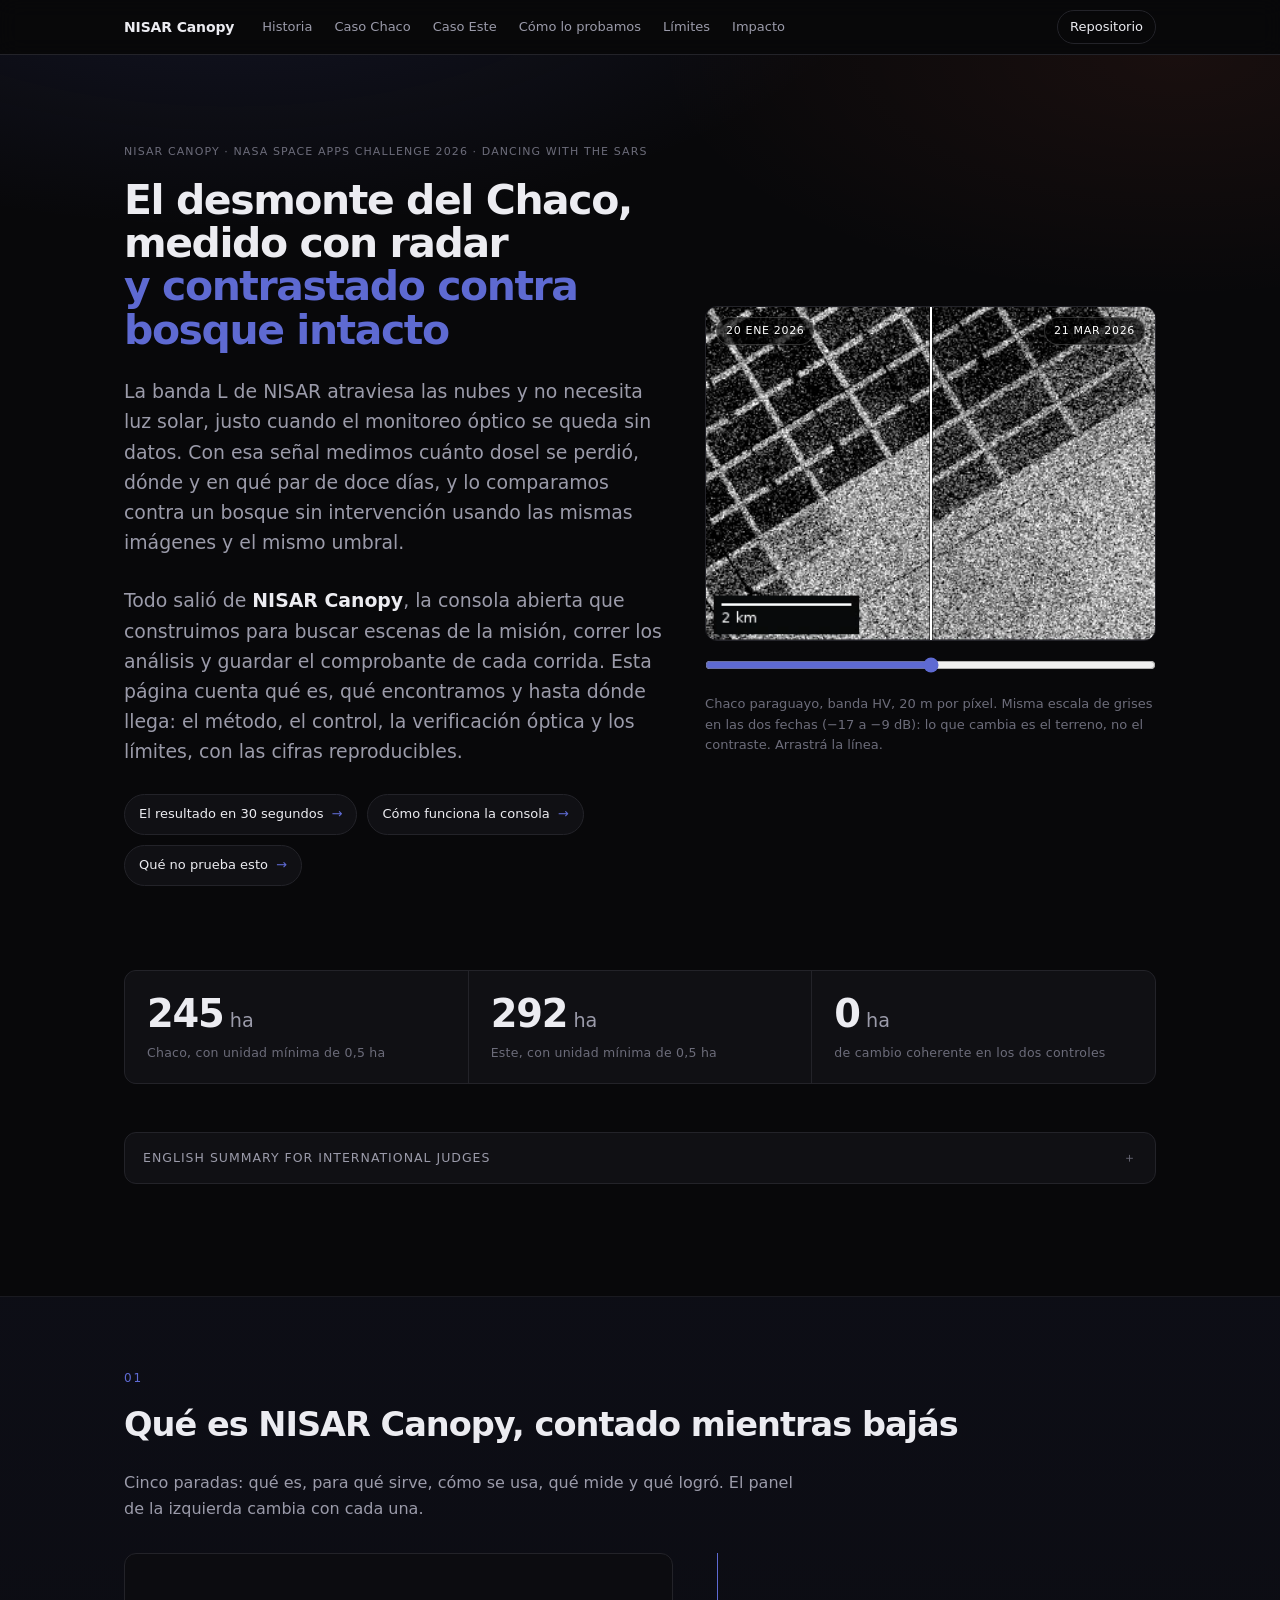
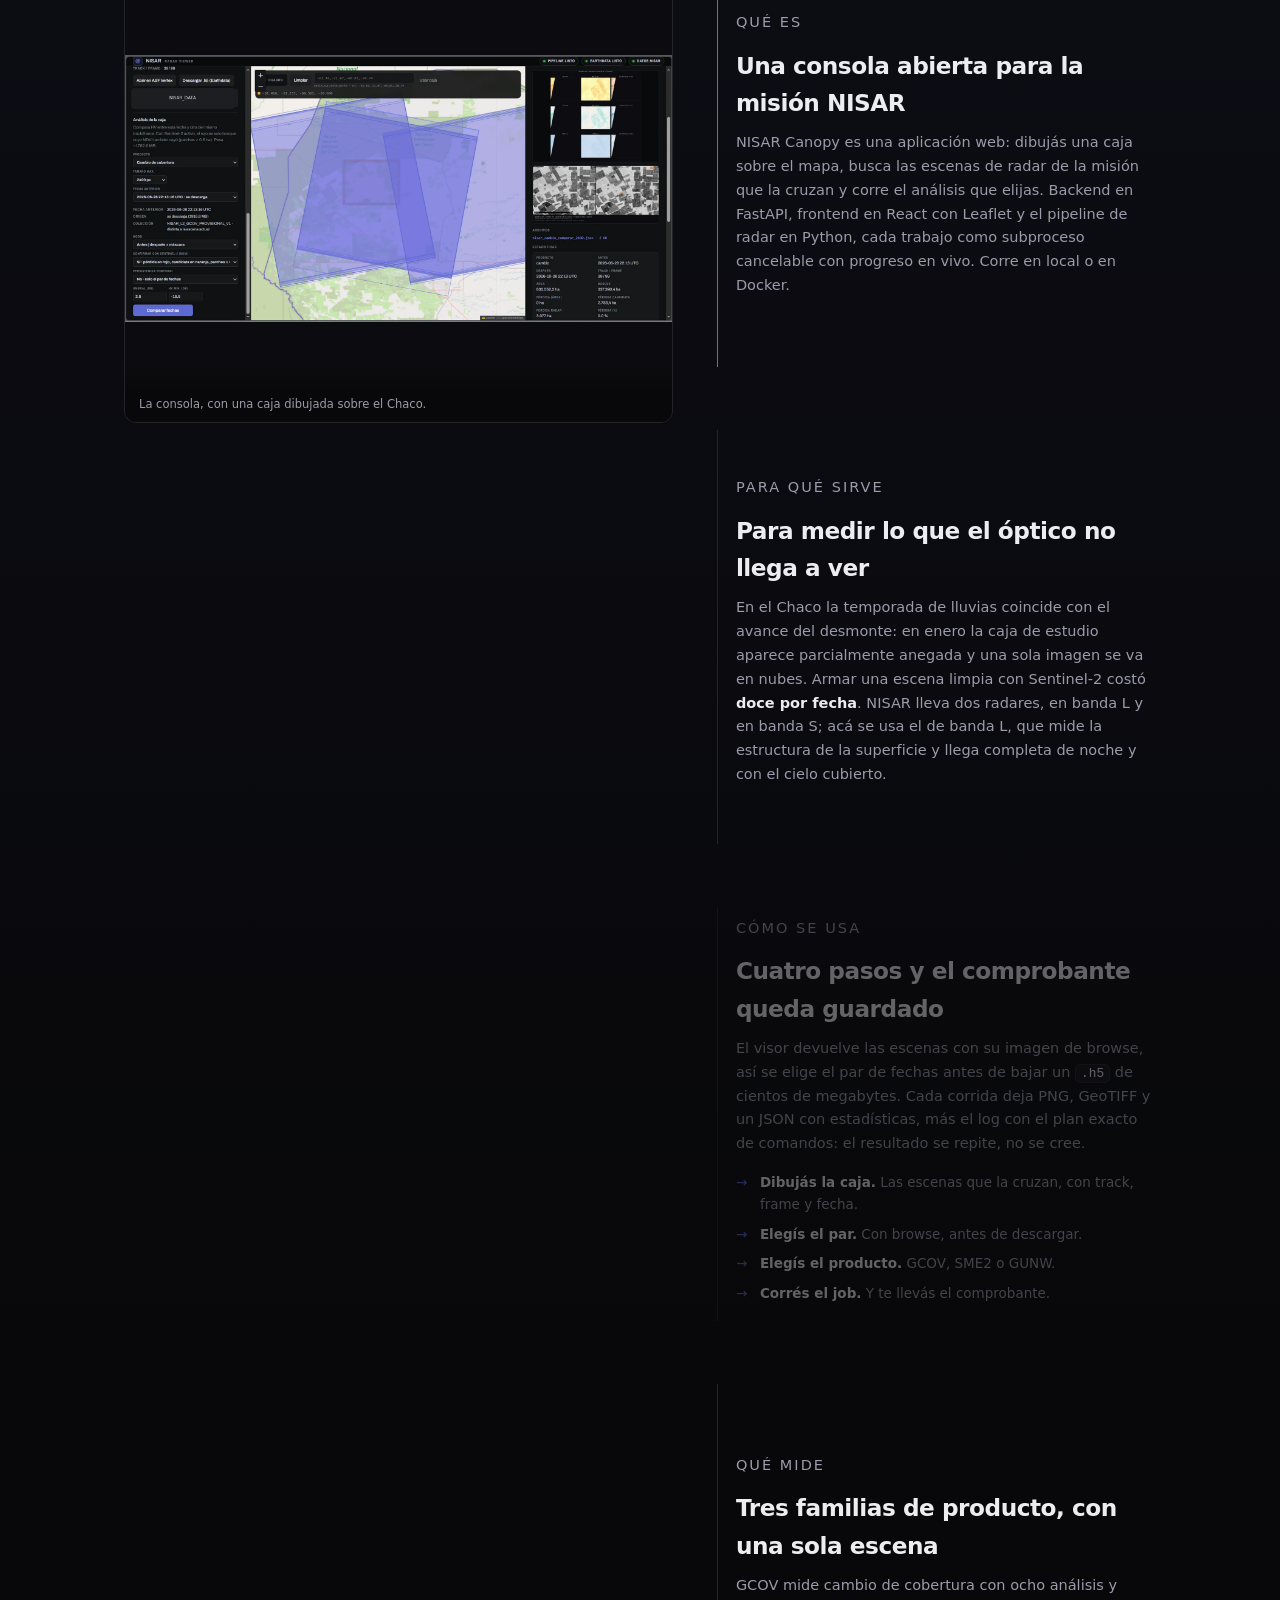
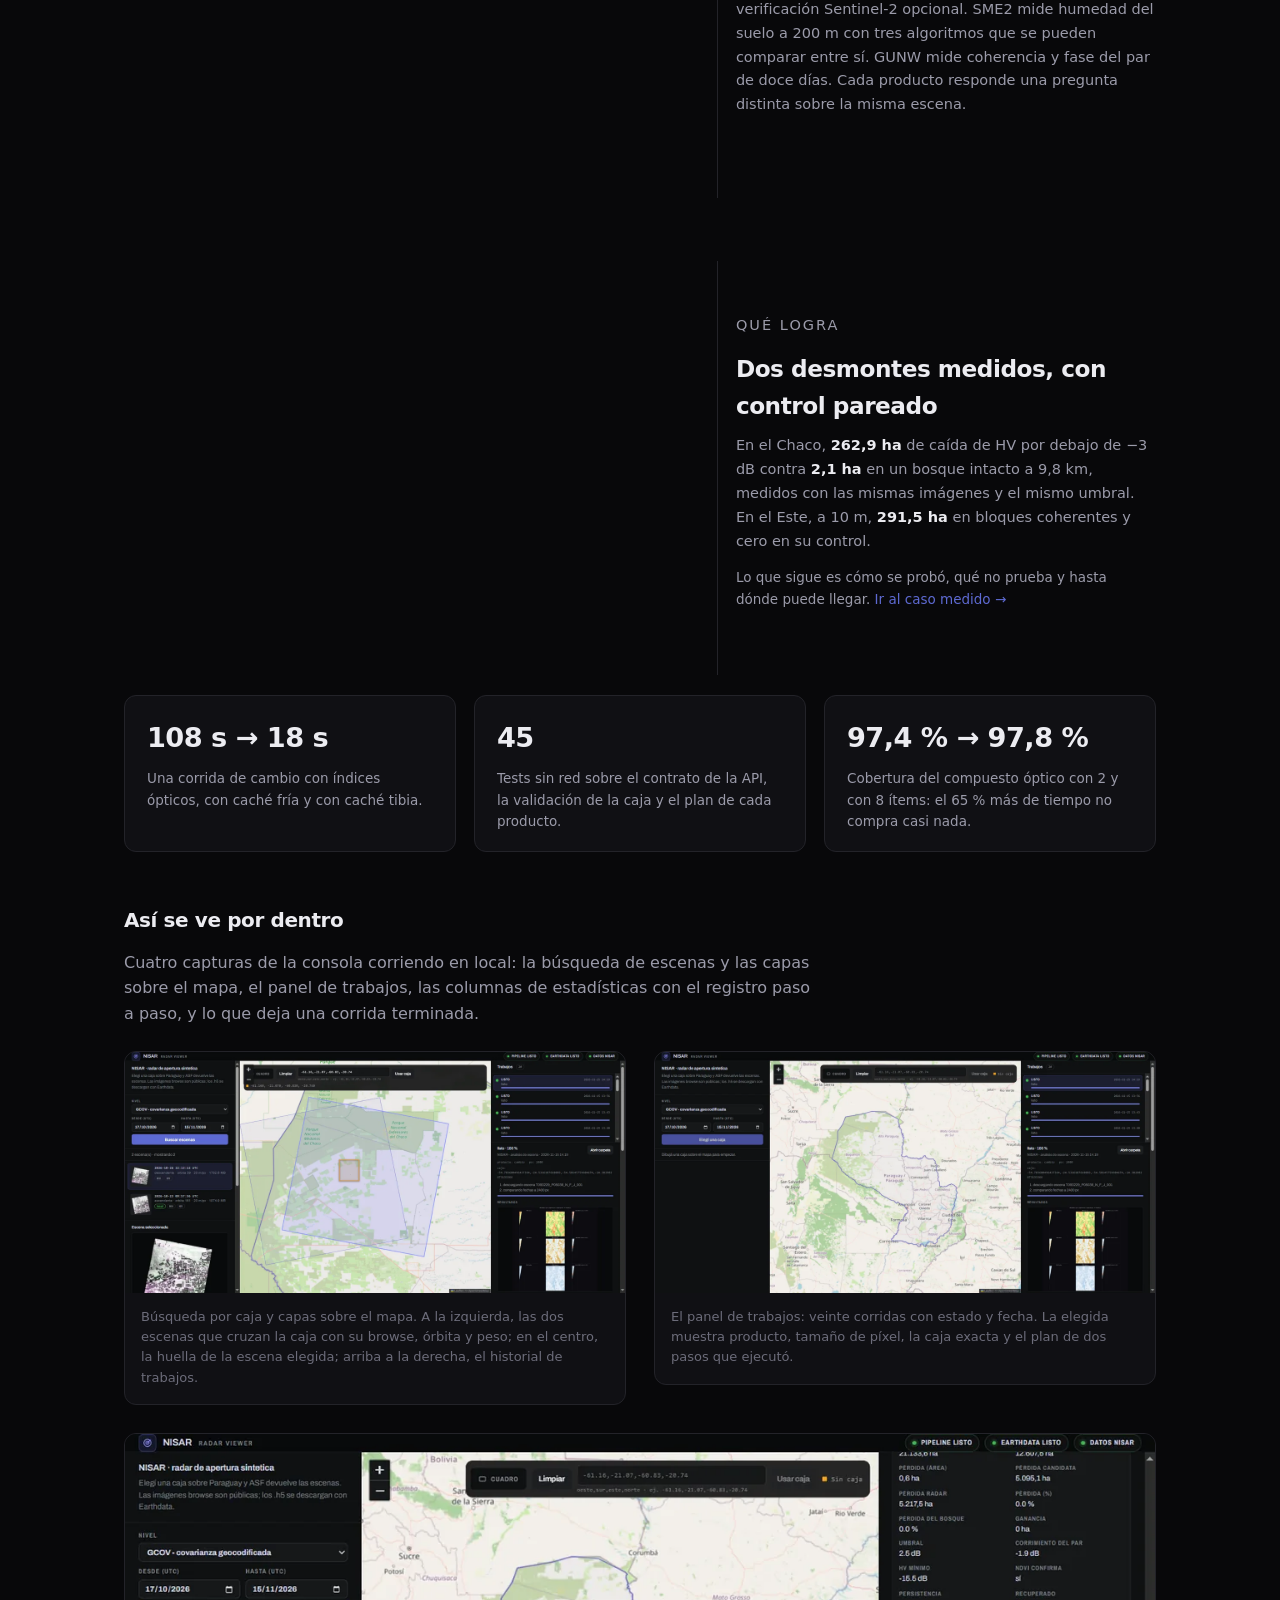
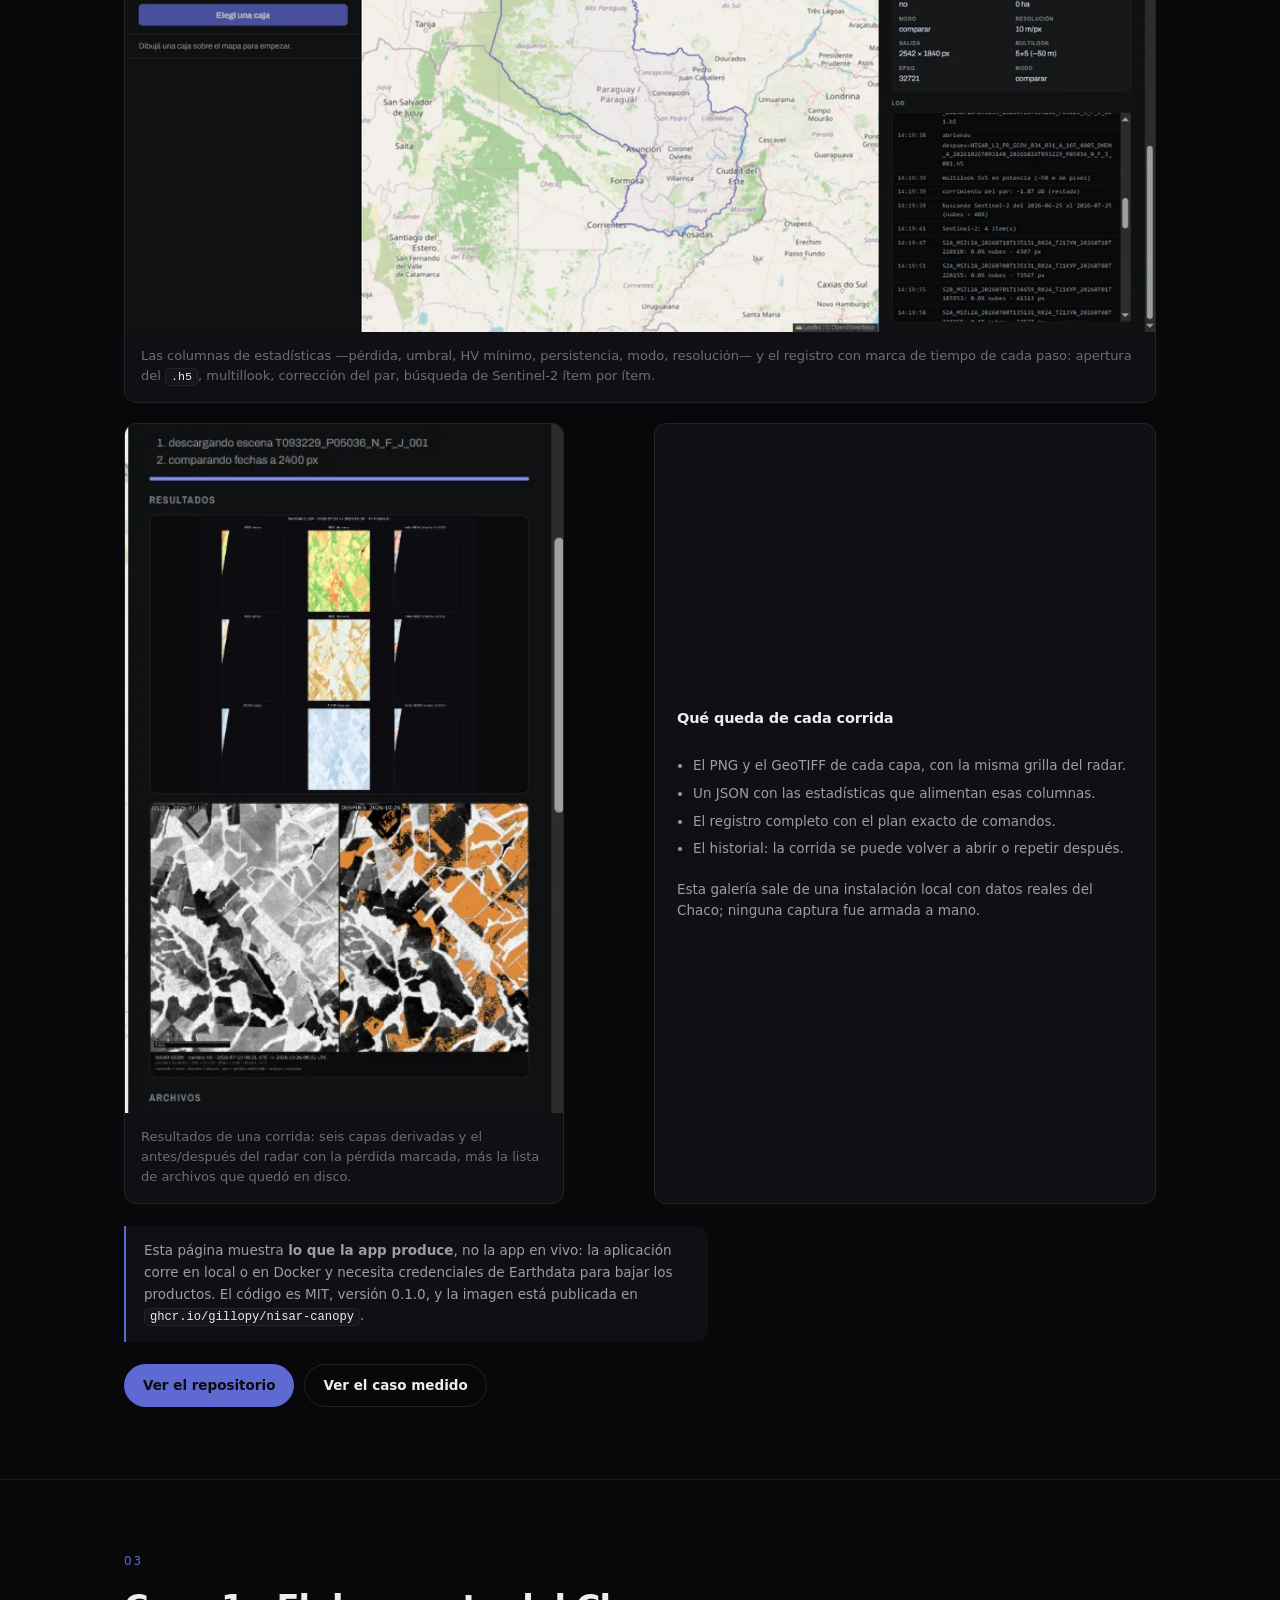
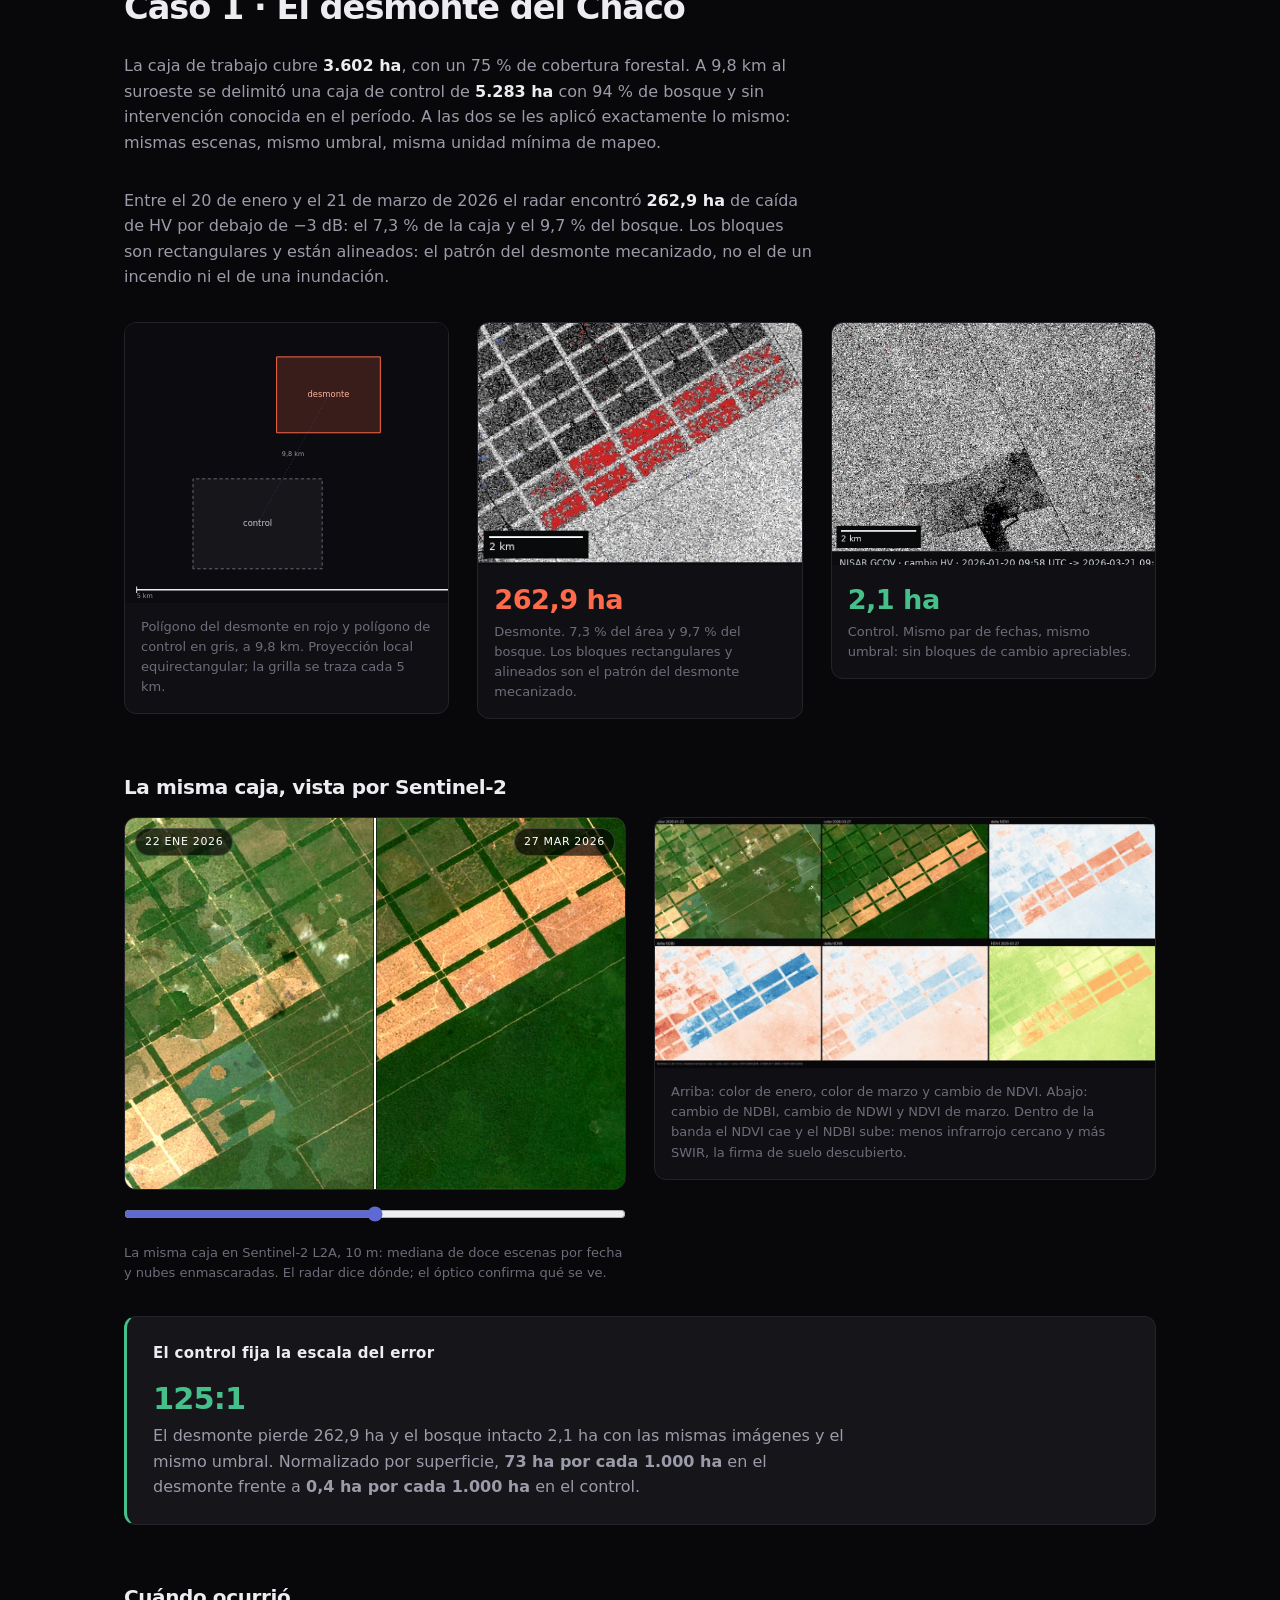
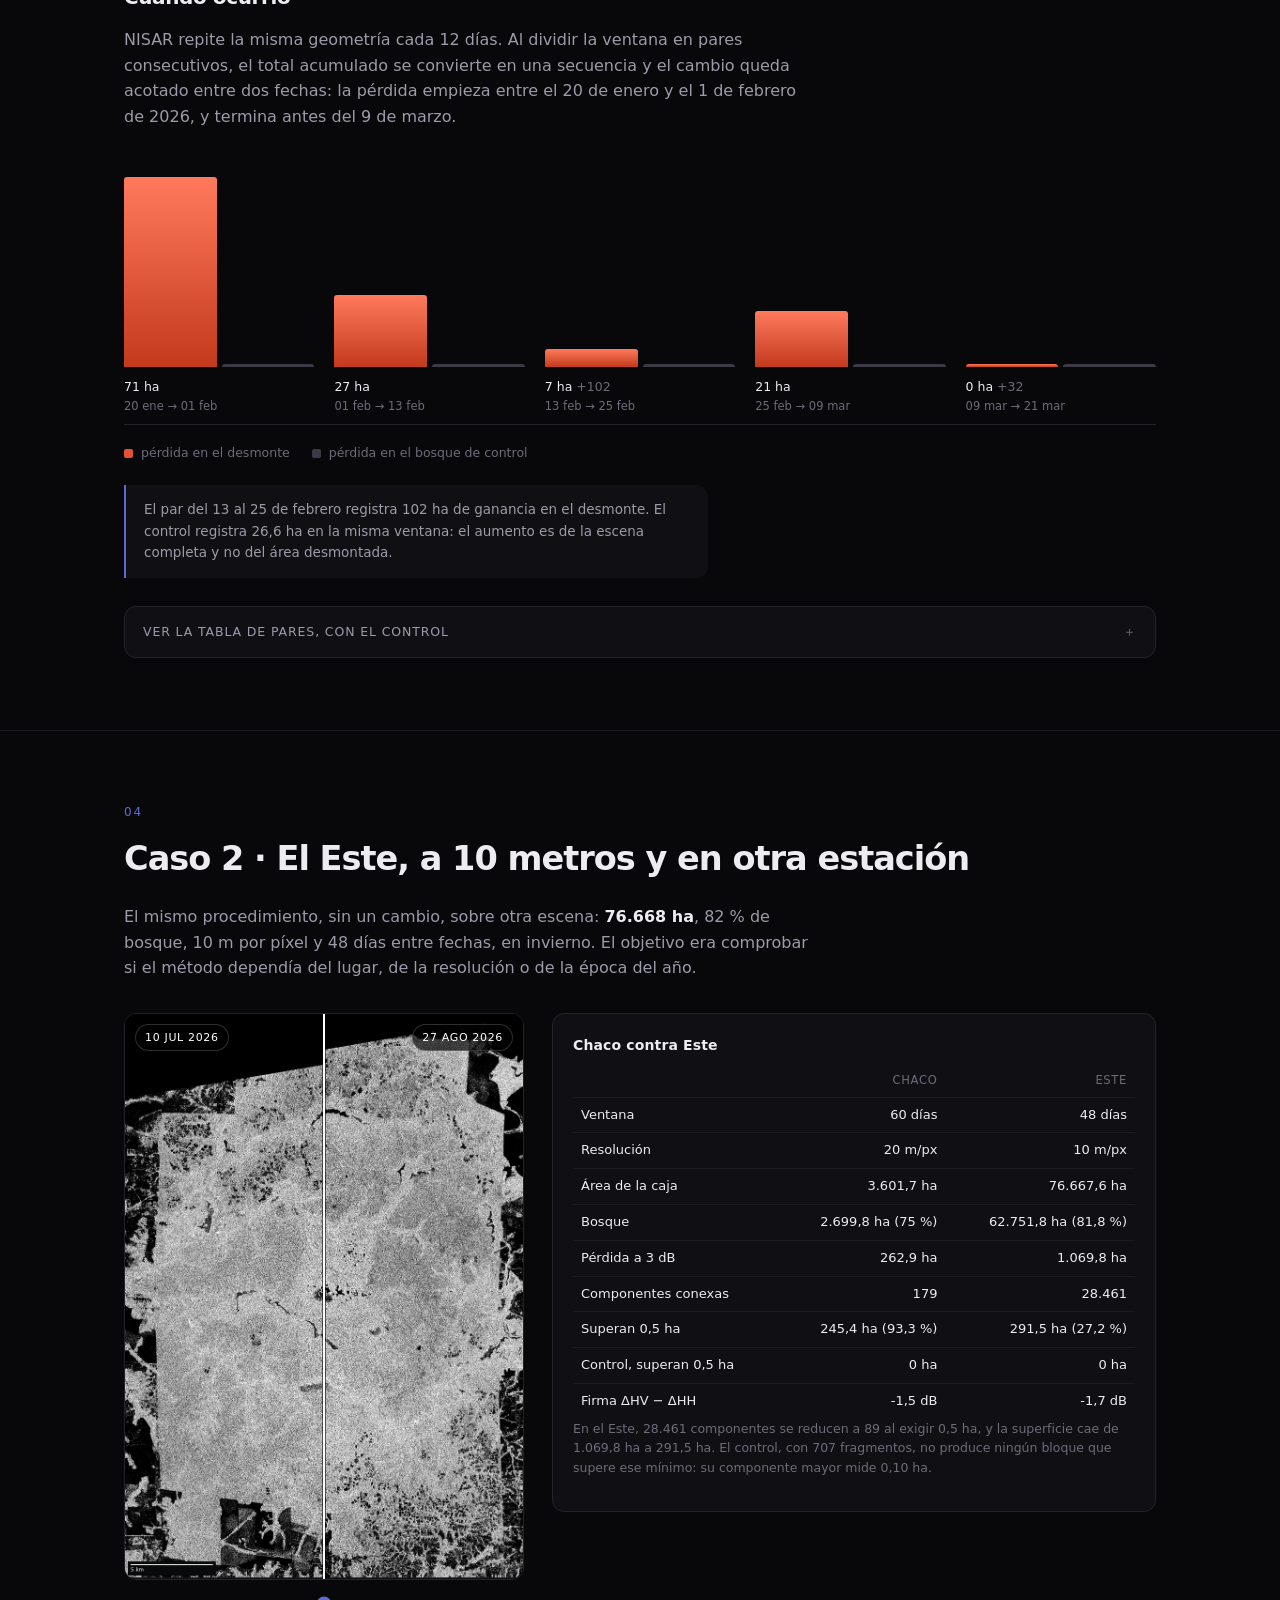
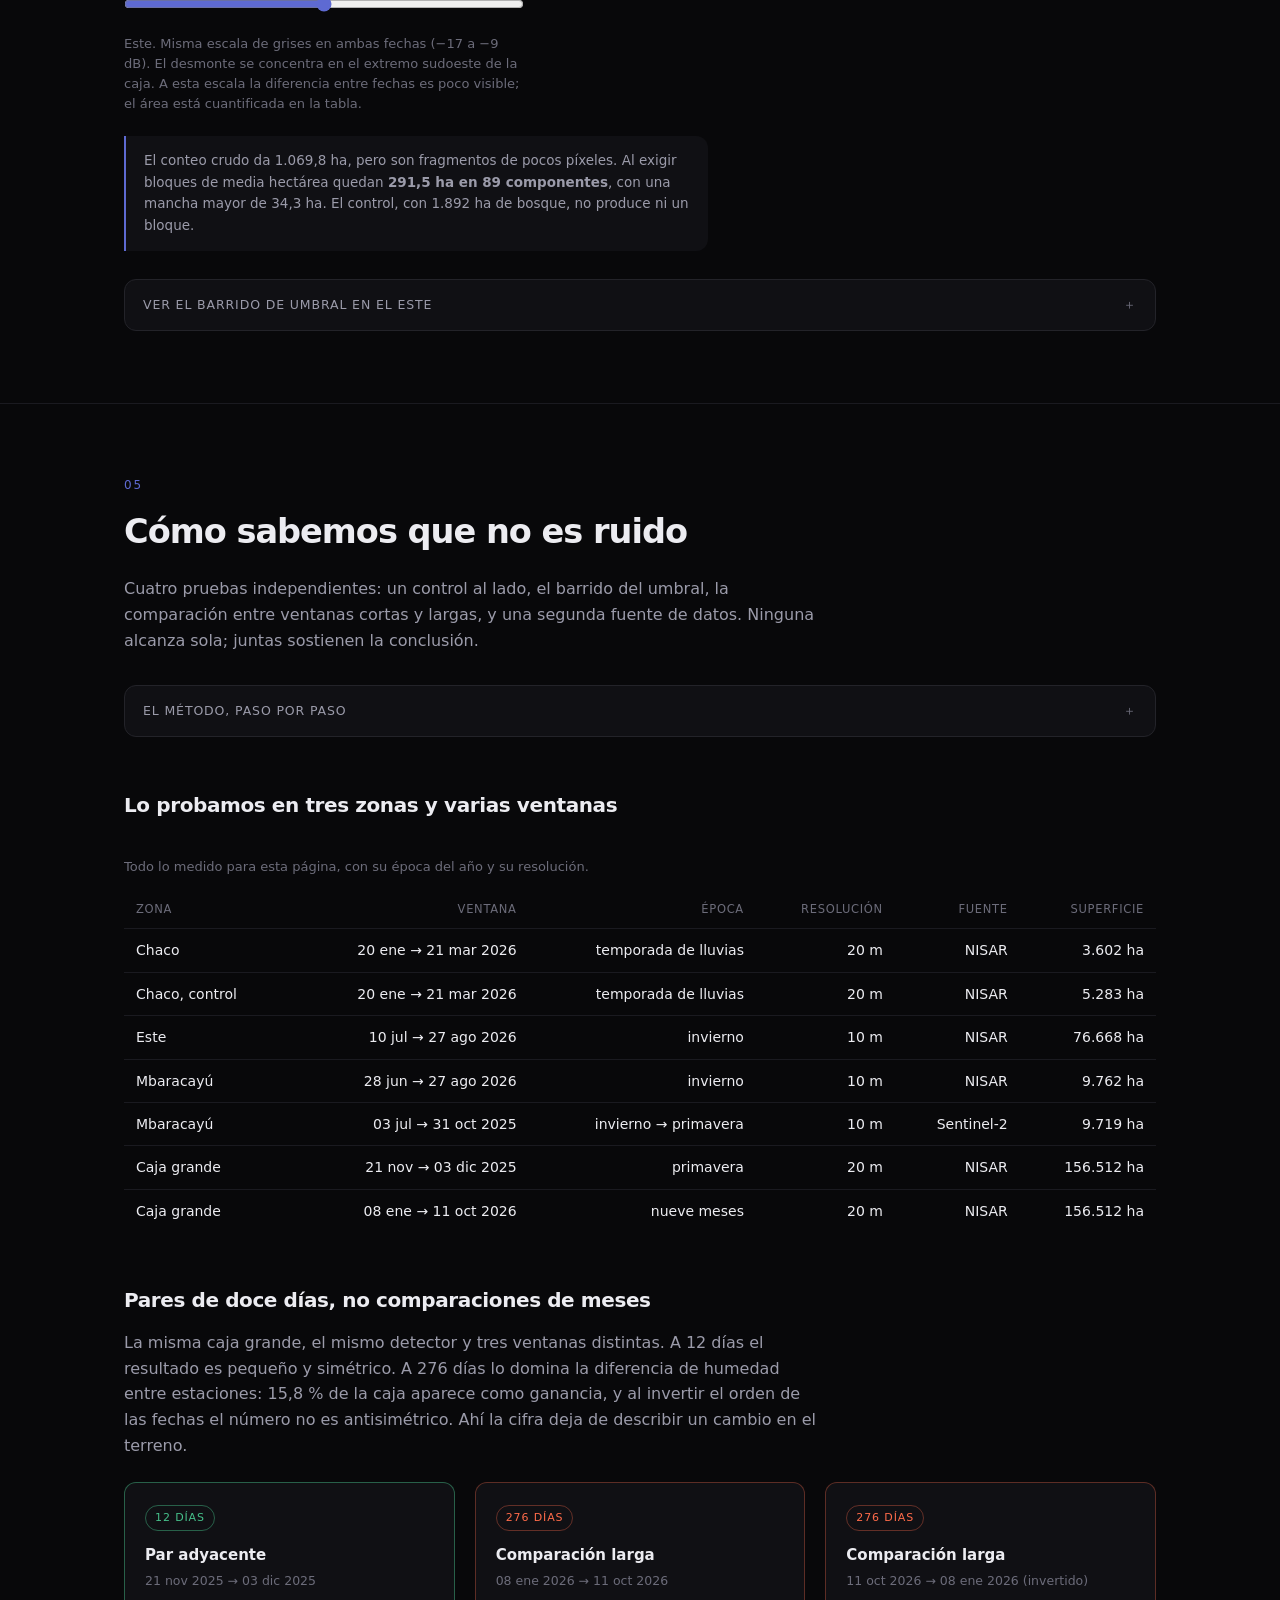
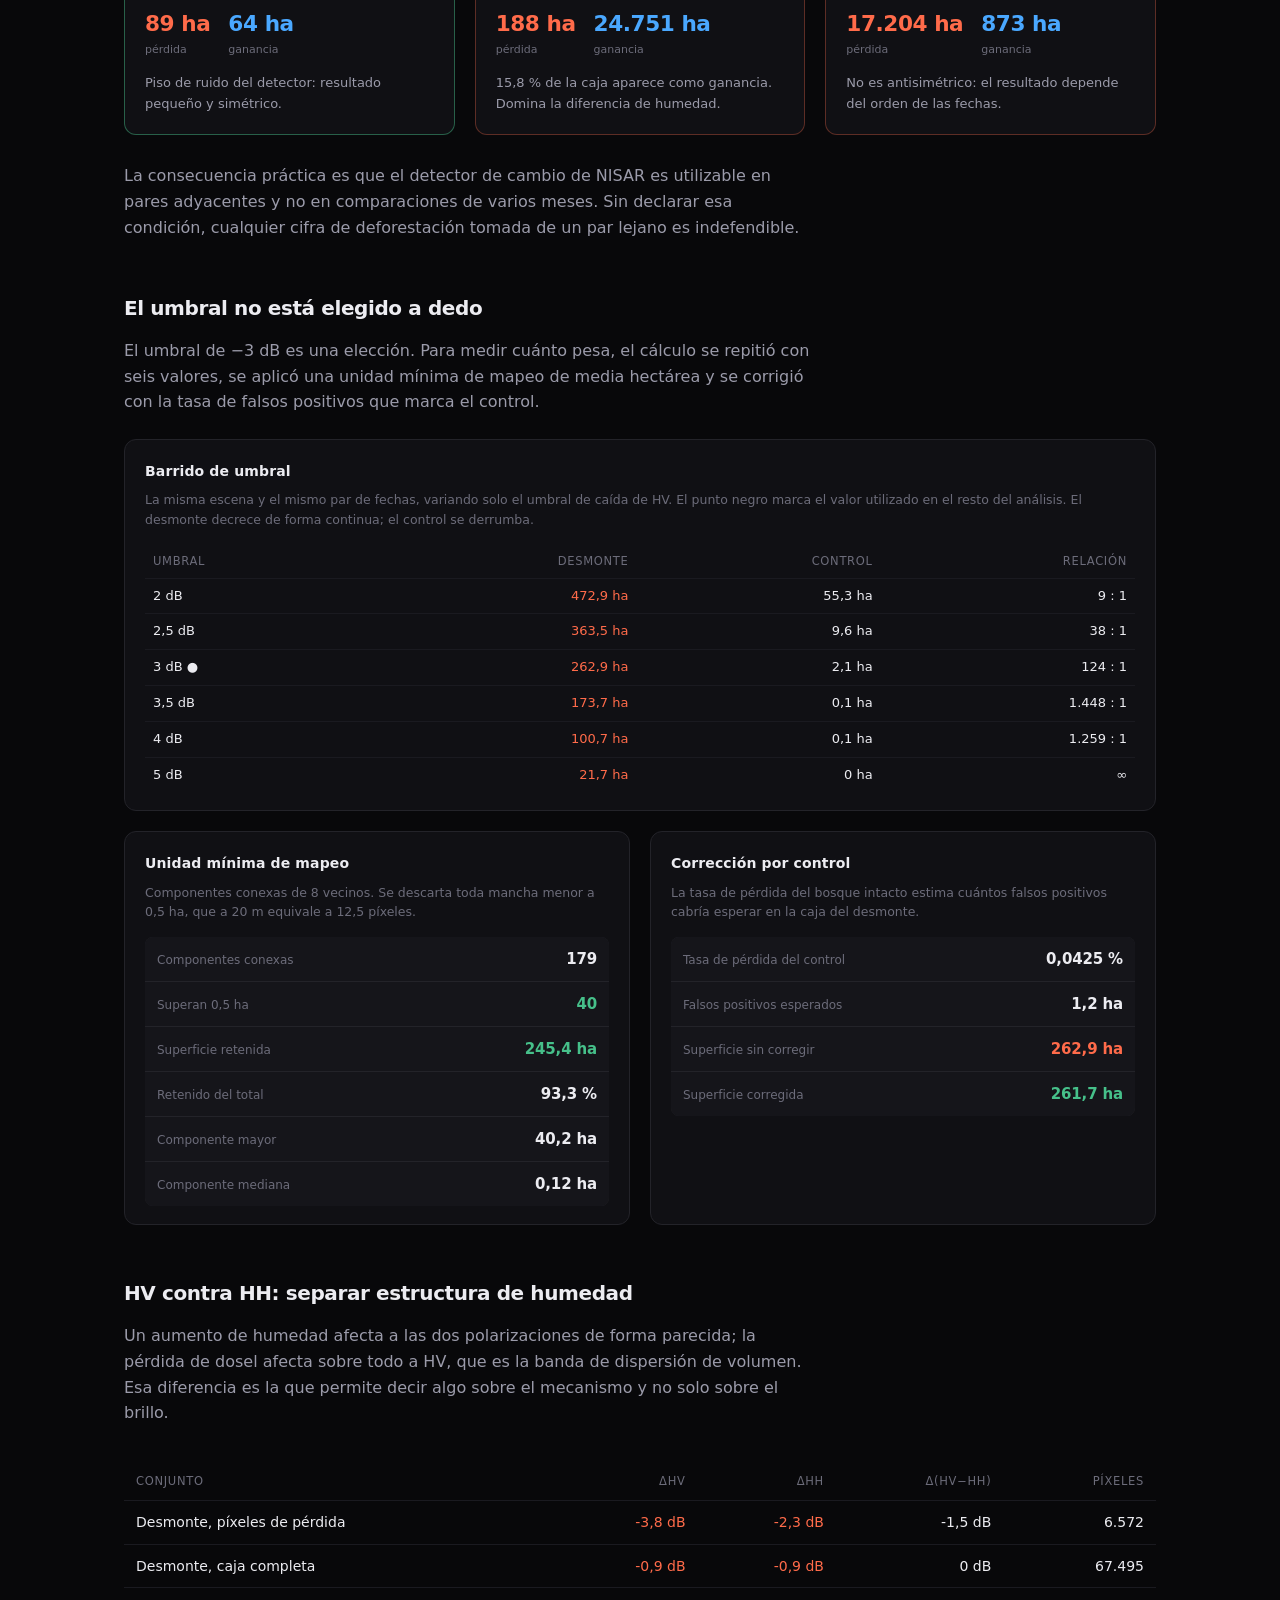
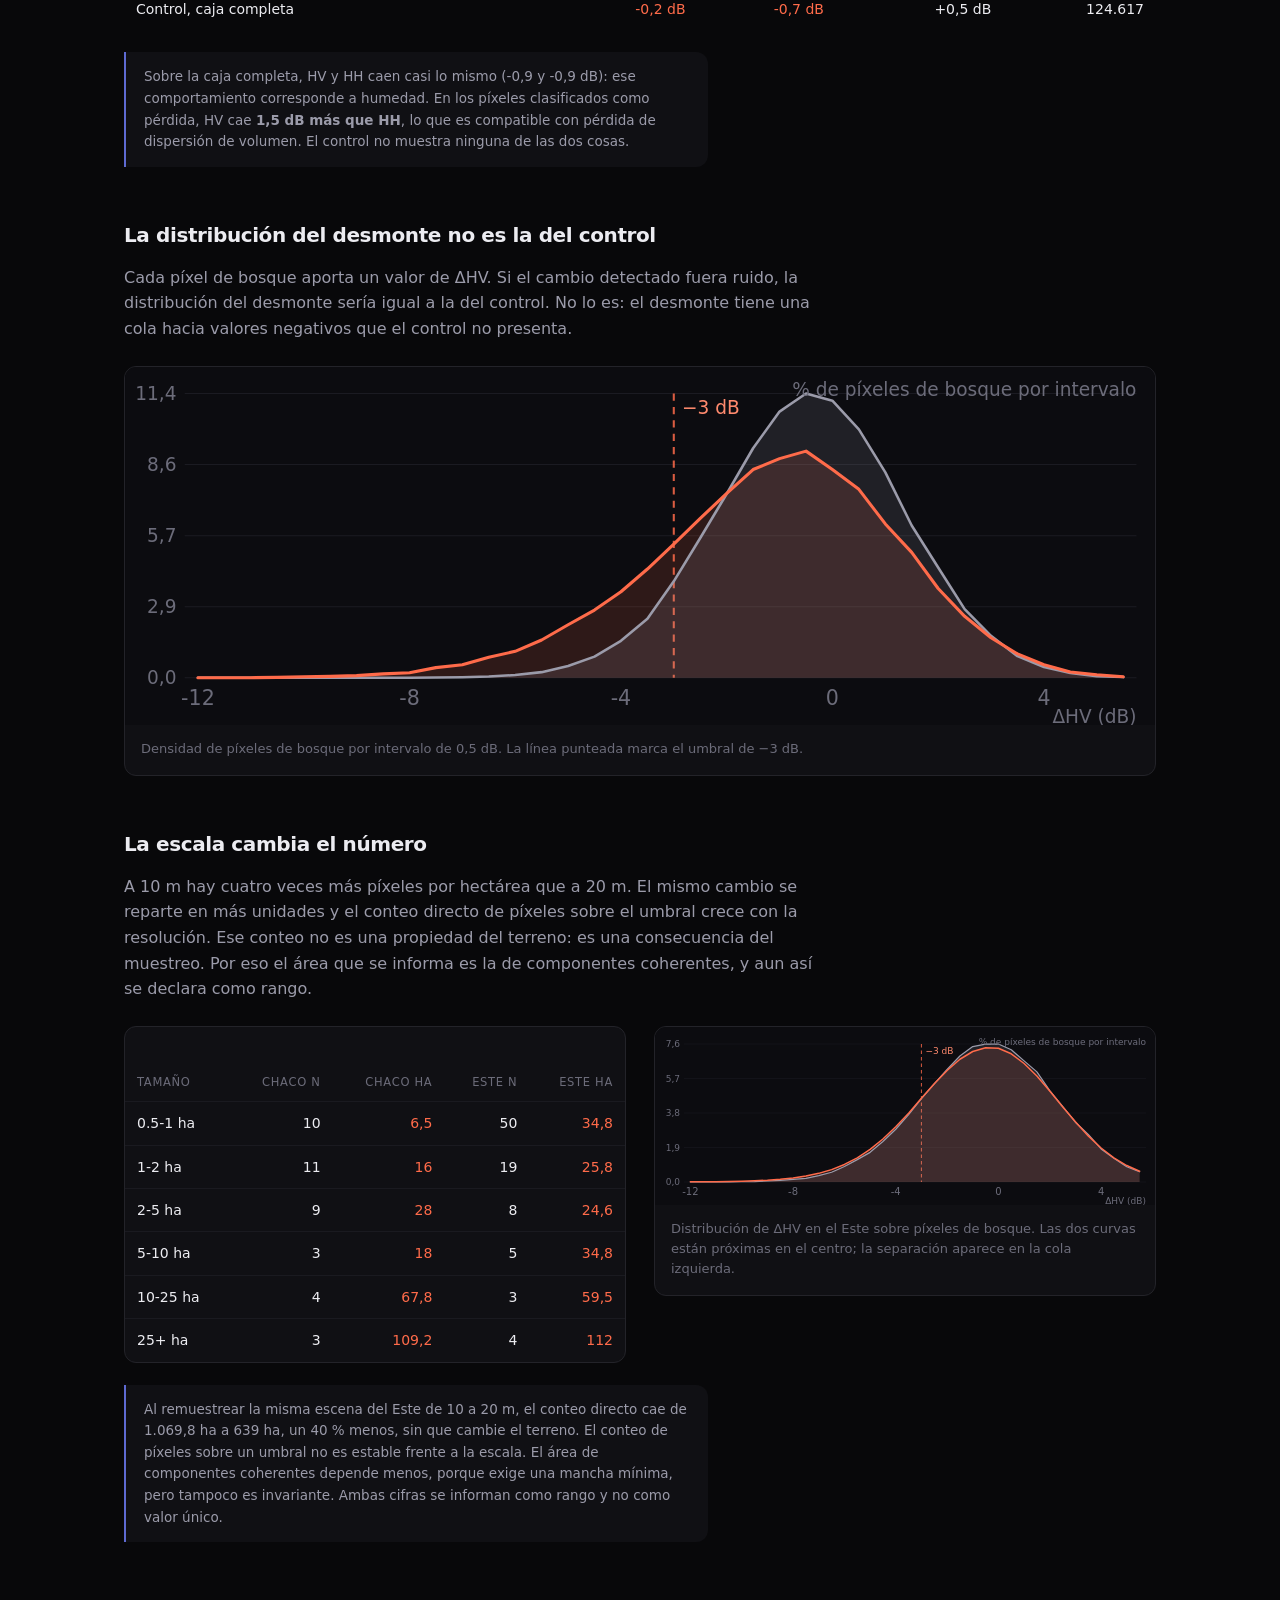
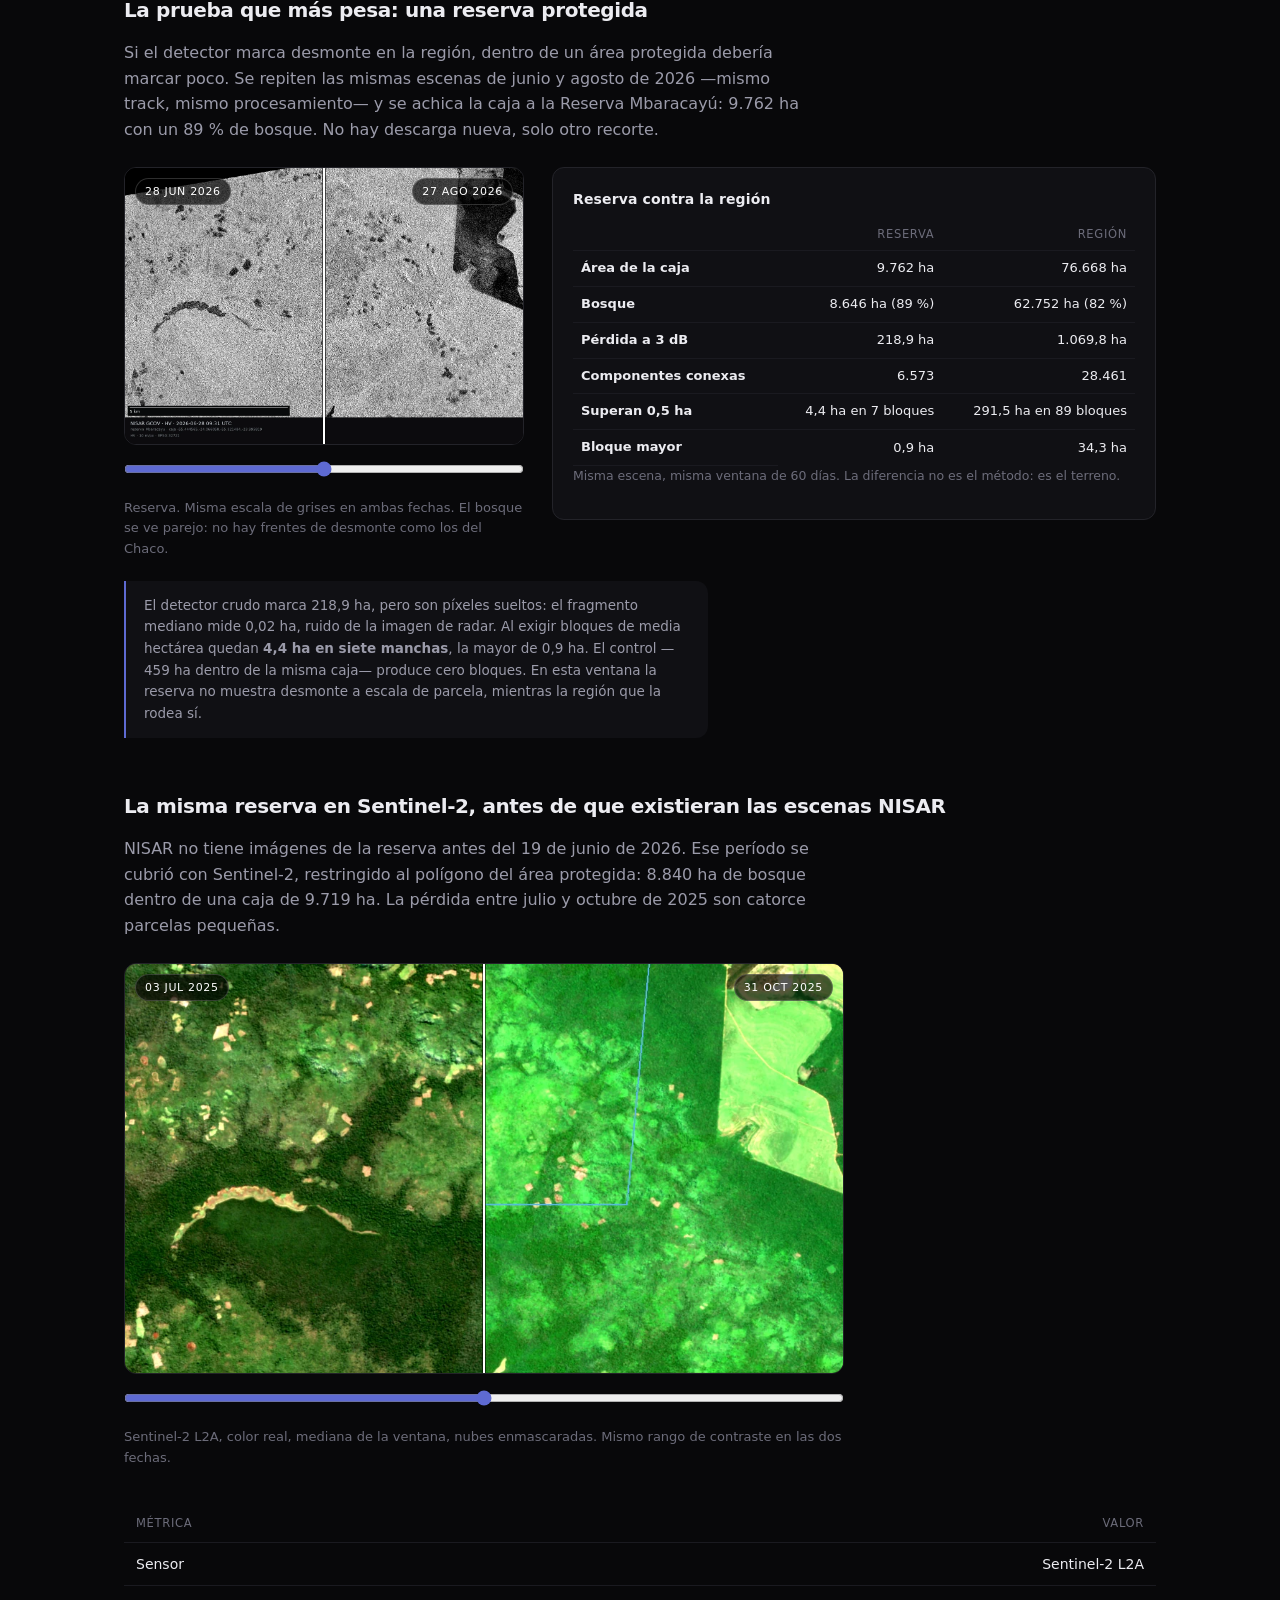
==== commit 1253dad7: "feat(site): galeria de paneles de la consola y arreglo de glifos del CSS" ====
--- a/index.html
+++ b/index.html
@@ -240,6 +240,71 @@
         </article>
       </div>
 
+      <h3 class="sub" id="por-dentro">Así se ve por dentro</h3>
+      <p class="prose">
+        Cuatro capturas de la consola corriendo en local: la búsqueda de escenas y las capas
+        sobre el mapa, el panel de trabajos, las columnas de estadísticas con el registro paso
+        a paso, y lo que deja una corrida terminada.
+      </p>
+
+      <div class="split split--figs">
+        <figure class="panel">
+          <a href="img/panel-escenas.webp" target="_blank" rel="noopener">
+            <img src="img/panel-escenas.webp" alt="Consola con una caja sobre el Chaco, dos escenas NISAR listadas, la huella de la escena elegida sobre el mapa y el panel de trabajos">
+          </a>
+          <figcaption>
+            Búsqueda por caja y capas sobre el mapa. A la izquierda, las dos escenas que cruzan
+            la caja con su browse, órbita y peso; en el centro, la huella de la escena elegida;
+            arriba a la derecha, el historial de trabajos.
+          </figcaption>
+        </figure>
+        <figure class="panel">
+          <a href="img/panel-trabajos.webp" target="_blank" rel="noopener">
+            <img src="img/panel-trabajos.webp" alt="Panel de trabajos con veinte corridas, estados y la corrida seleccionada con su producto y su caja">
+          </a>
+          <figcaption>
+            El panel de trabajos: veinte corridas con estado y fecha. La elegida muestra
+            producto, tamaño de píxel, la caja exacta y el plan de dos pasos que ejecutó.
+          </figcaption>
+        </figure>
+      </div>
+
+      <figure class="panel panel--wide">
+        <a href="img/panel-registros.webp" target="_blank" rel="noopener">
+          <img src="img/panel-registros.webp" alt="Columnas de estadísticas de la corrida y registro con marcas de tiempo de cada paso">
+        </a>
+        <figcaption>
+          Las columnas de estadísticas —pérdida, umbral, HV mínimo, persistencia, modo,
+          resolución— y el registro con marca de tiempo de cada paso: apertura del <code>.h5</code>,
+          multillook, corrección del par, búsqueda de Sentinel-2 ítem por ítem.
+        </figcaption>
+      </figure>
+
+      <div class="split split--figs split--balance">
+        <figure class="panel panel--narrow">
+          <a href="img/panel-resultados.webp" target="_blank" rel="noopener">
+            <img src="img/panel-resultados.webp" alt="Resultados de una corrida: seis capas derivadas, el antes y el después del radar con la pérdida marcada y la lista de archivos">
+          </a>
+          <figcaption>
+            Resultados de una corrida: seis capas derivadas y el antes/después del radar con la
+            pérdida marcada, más la lista de archivos que quedó en disco.
+          </figcaption>
+        </figure>
+        <article class="block block--loose">
+          <h3>Qué queda de cada corrida</h3>
+          <ul class="block__list">
+            <li>El PNG y el GeoTIFF de cada capa, con la misma grilla del radar.</li>
+            <li>Un JSON con las estadísticas que alimentan esas columnas.</li>
+            <li>El registro completo con el plan exacto de comandos.</li>
+            <li>El historial: la corrida se puede volver a abrir o repetir después.</li>
+          </ul>
+          <p class="tech-note">
+            Esta galería sale de una instalación local con datos reales del Chaco; ninguna
+            captura fue armada a mano.
+          </p>
+        </article>
+      </div>
+
       <p class="callout">
         Esta página muestra <strong>lo que la app produce</strong>, no la app en vivo: la
         aplicación corre en local o en Docker y necesita credenciales de Earthdata para bajar
--- a/styles.css
+++ b/styles.css
@@ -785,9 +785,9 @@
 
 .en > summary::-webkit-details-marker { display: none; }
 
-.en > summary::after { content: "ï¼‹"; float: right; color: var(--dim); }
-
-.en[open] > summary::after { content: "âˆ’"; }
+.en > summary::after { content: "＋"; float: right; color: var(--dim); }
+
+.en[open] > summary::after { content: "−"; }
 
 .en > summary:hover { color: var(--text); }
 
@@ -970,9 +970,9 @@
 
 .deep > summary::-webkit-details-marker { display: none; }
 
-.deep > summary::after { content: "ï¼‹"; float: right; color: var(--dim); }
-
-.deep[open] > summary::after { content: "âˆ’"; }
+.deep > summary::after { content: "＋"; float: right; color: var(--dim); }
+
+.deep[open] > summary::after { content: "−"; }
 
 .deep > summary:hover { color: var(--text); }
 
@@ -1227,3 +1227,19 @@
 .scrolly__panel.is-active { display: block; }
 
 .scrolly__visual { height: min(62vh, 470px); }
+
+/* ---------- galeria de paneles de la consola ---------- */
+
+.panel--narrow { max-width: 440px; width: 100%; }
+
+.block--loose { display: flex; flex-direction: column; justify-content: center; }
+
+.block--loose h3 { margin-bottom: 12px; }
+
+.block--loose .tech-note { margin: 16px 0 0; }
+
+@media (max-width: 860px) {
+  .panel--narrow { max-width: none; }
+}
+
+.split--balance { align-items: stretch; }
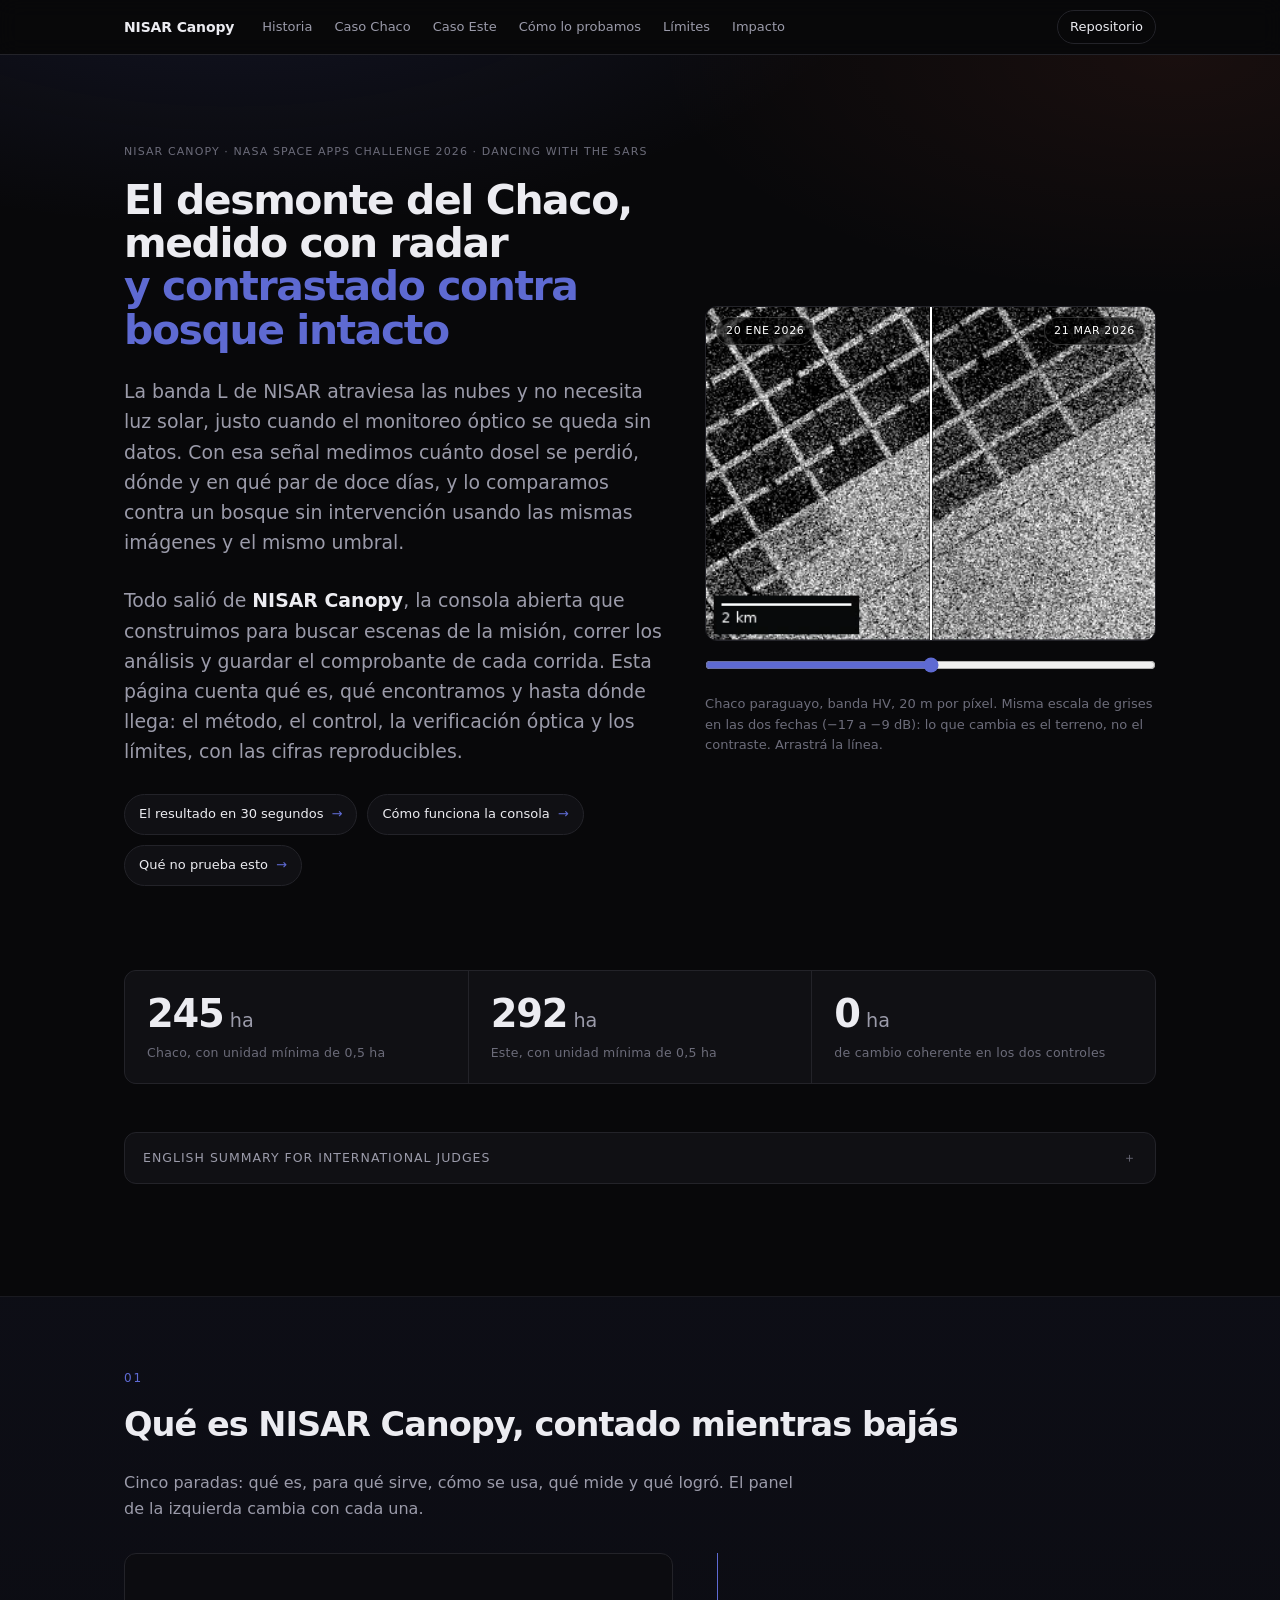
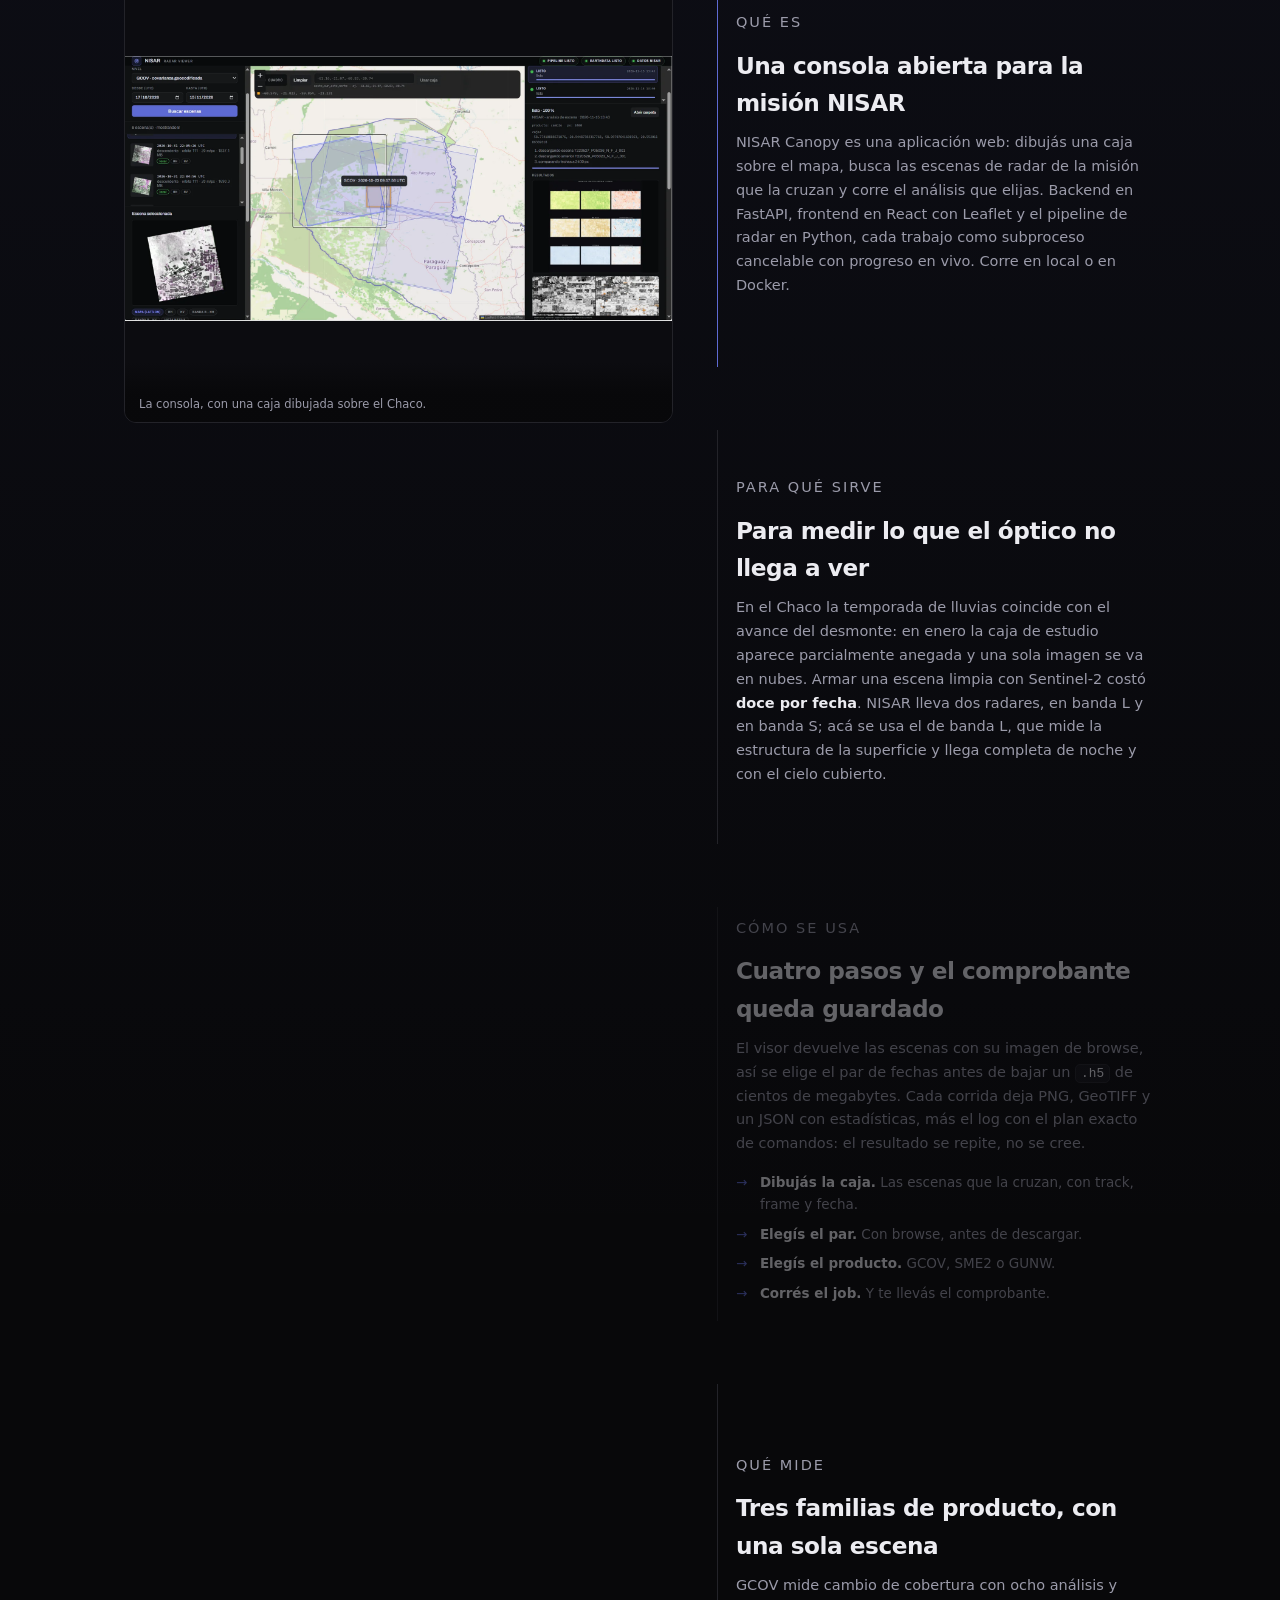
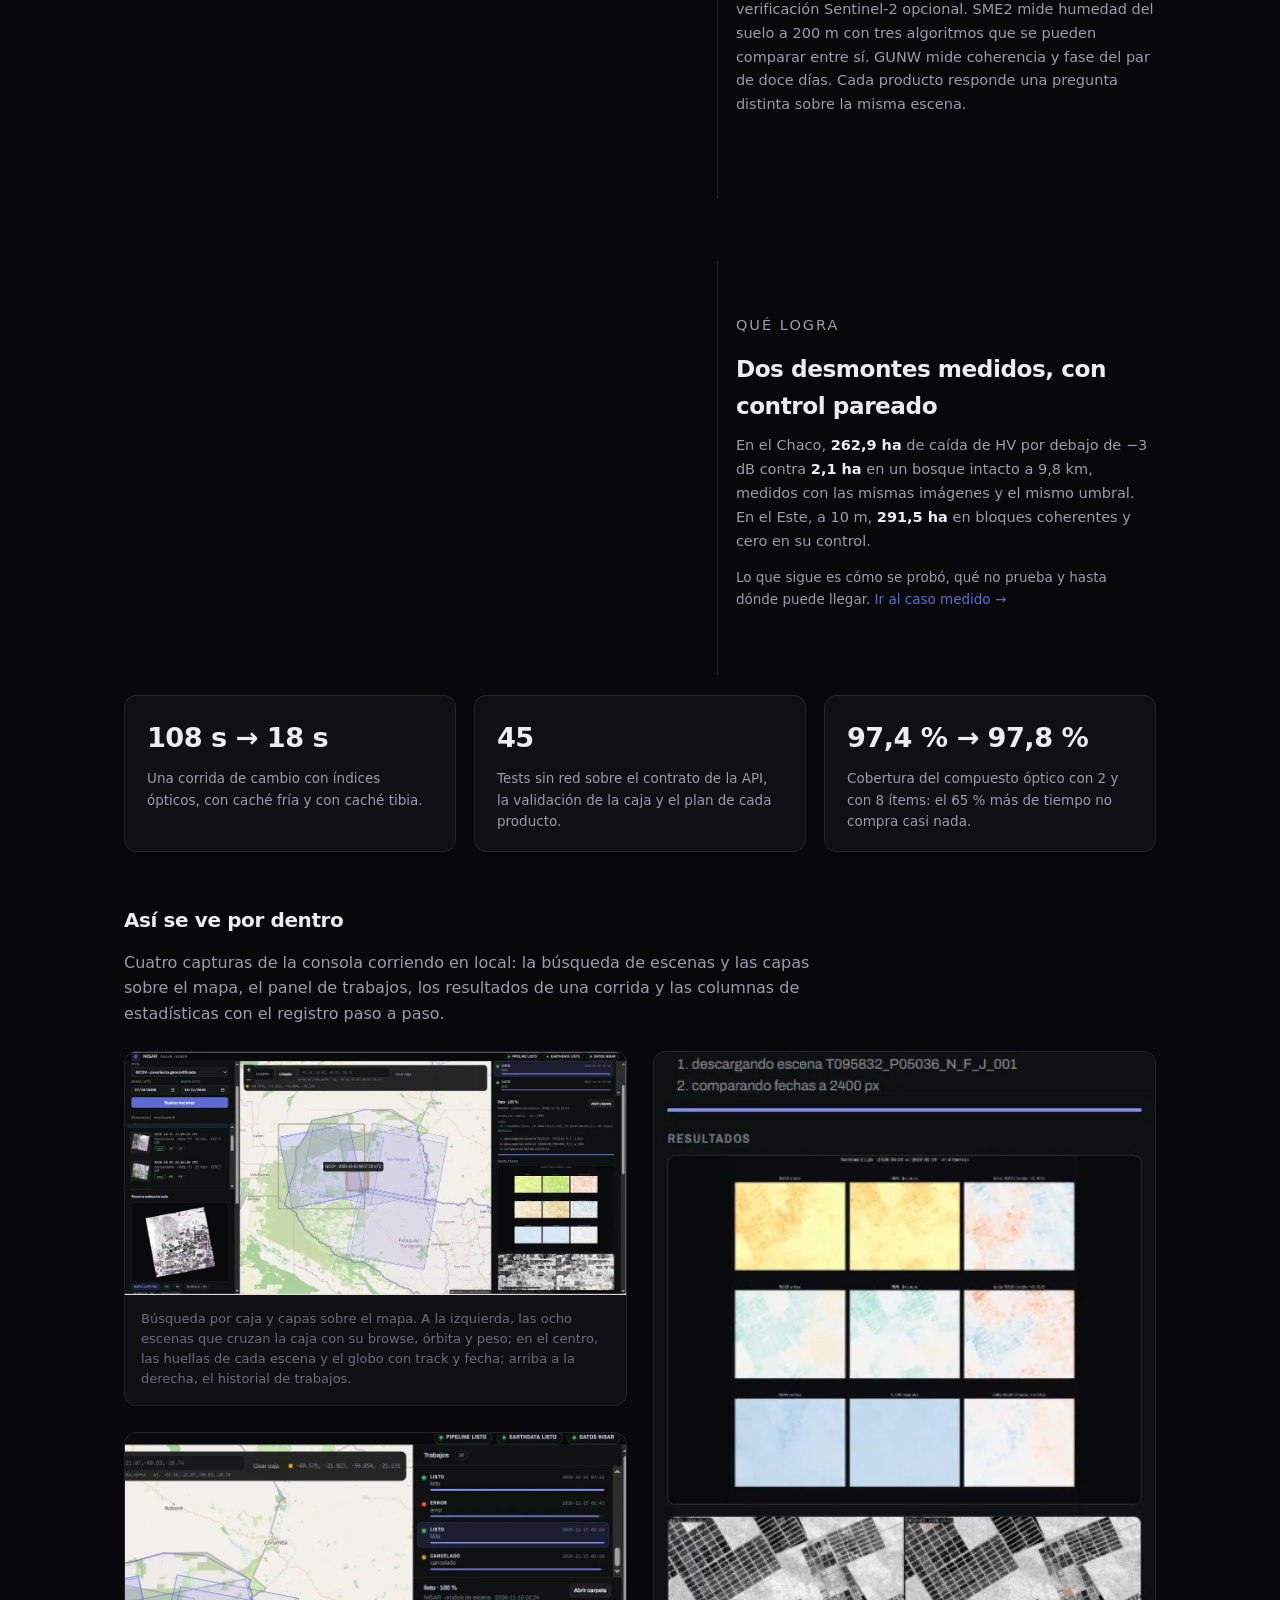
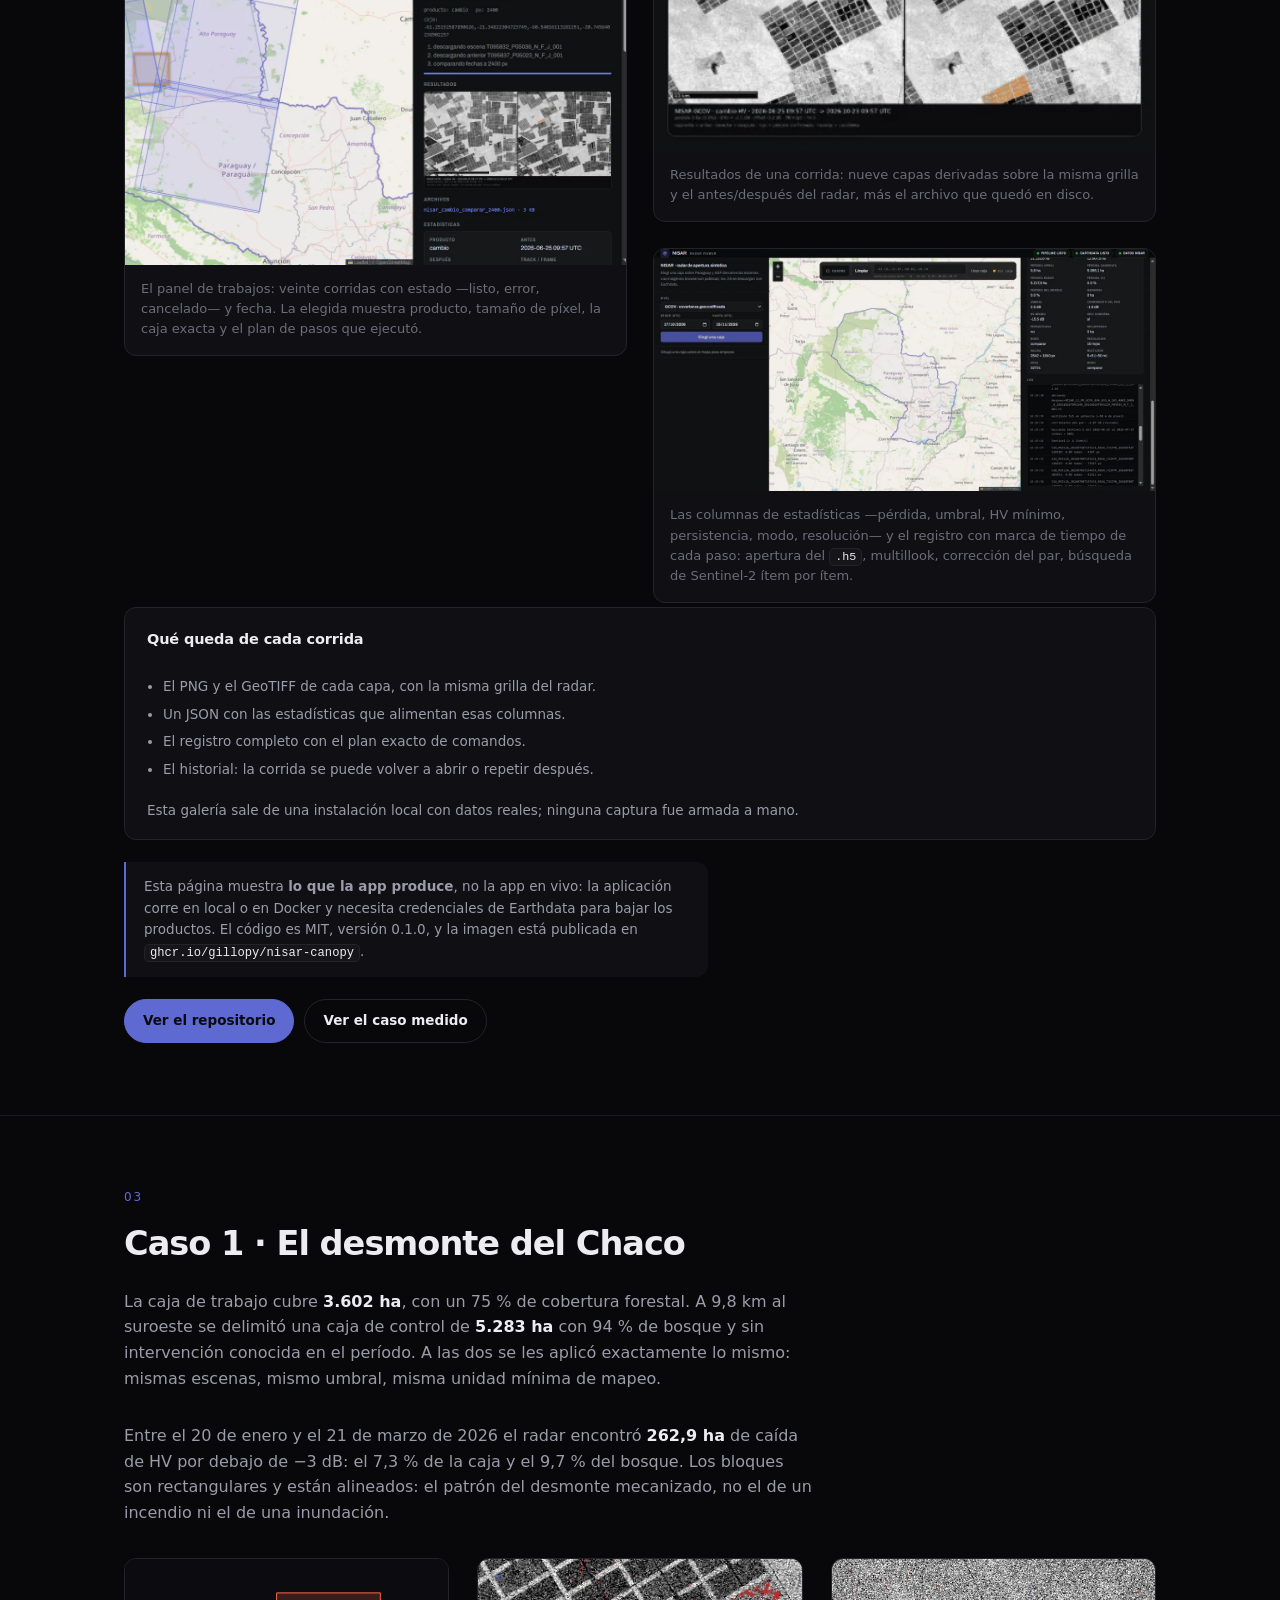
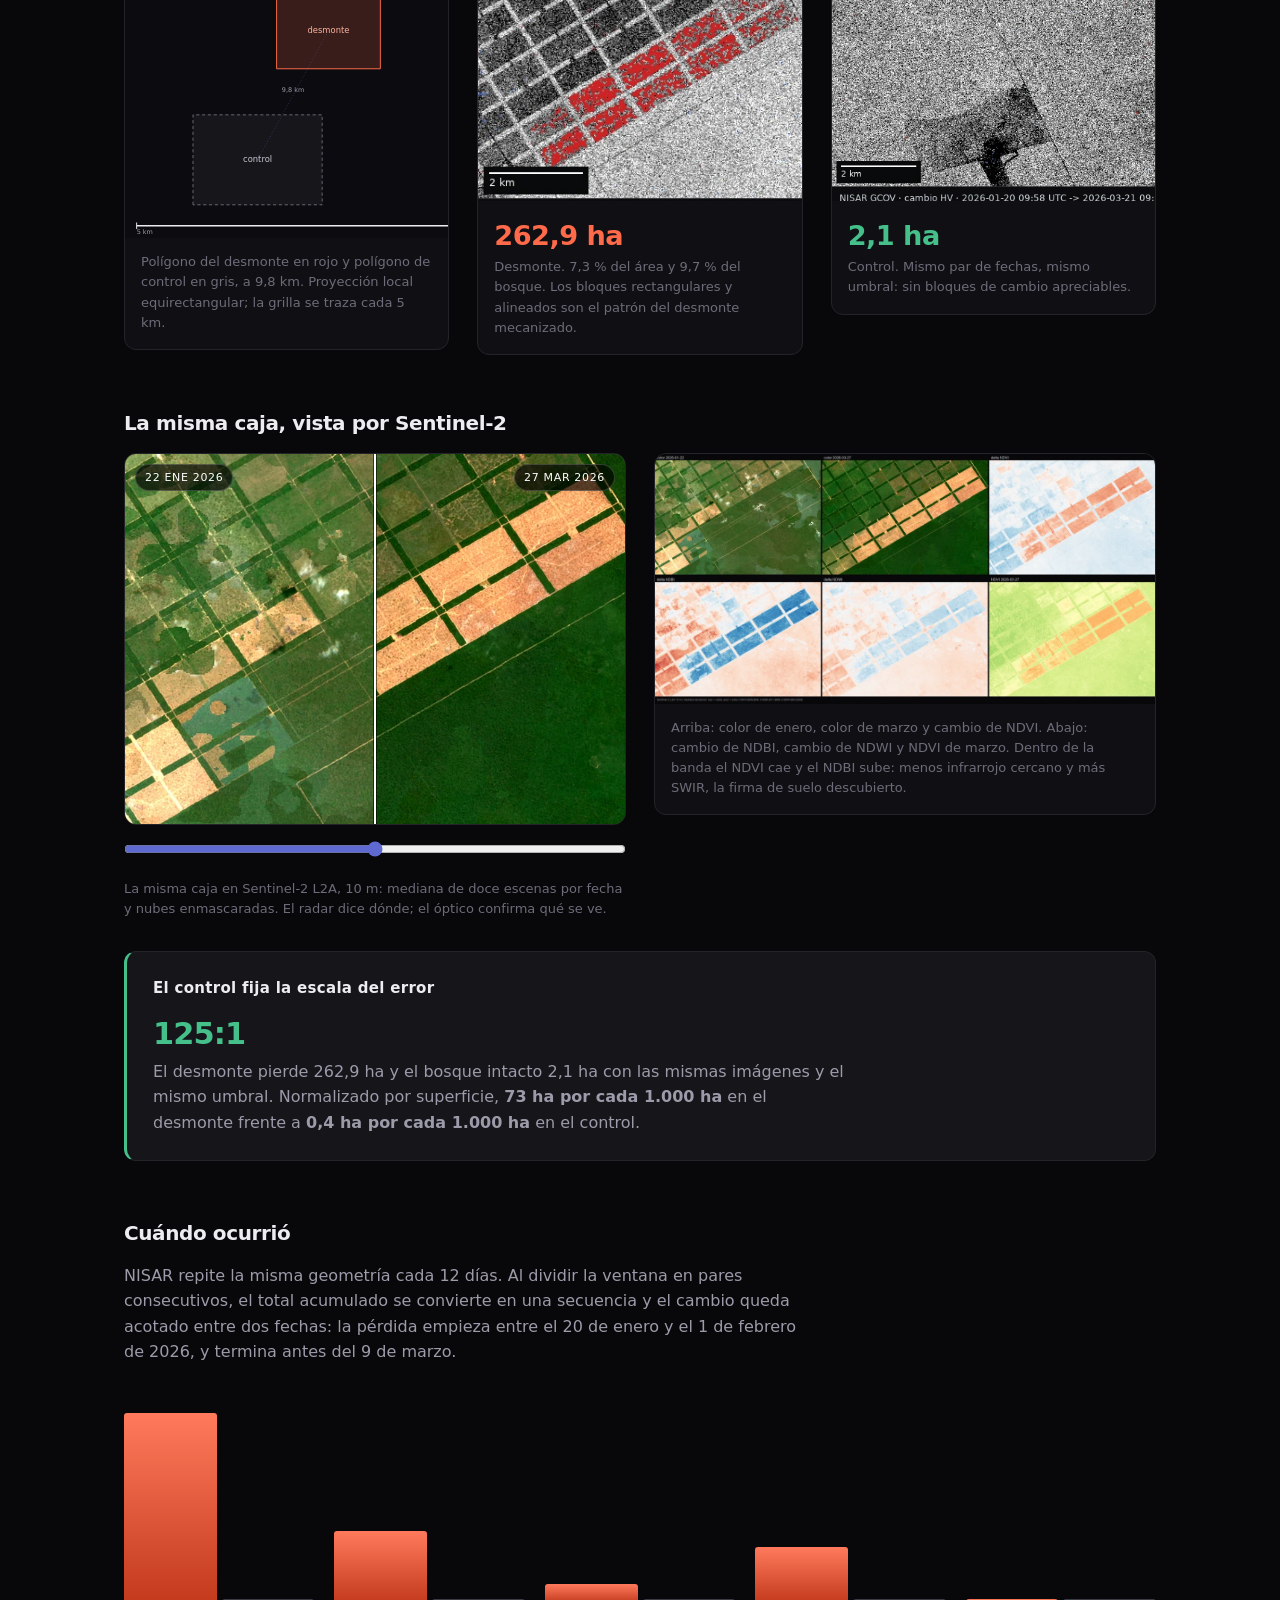
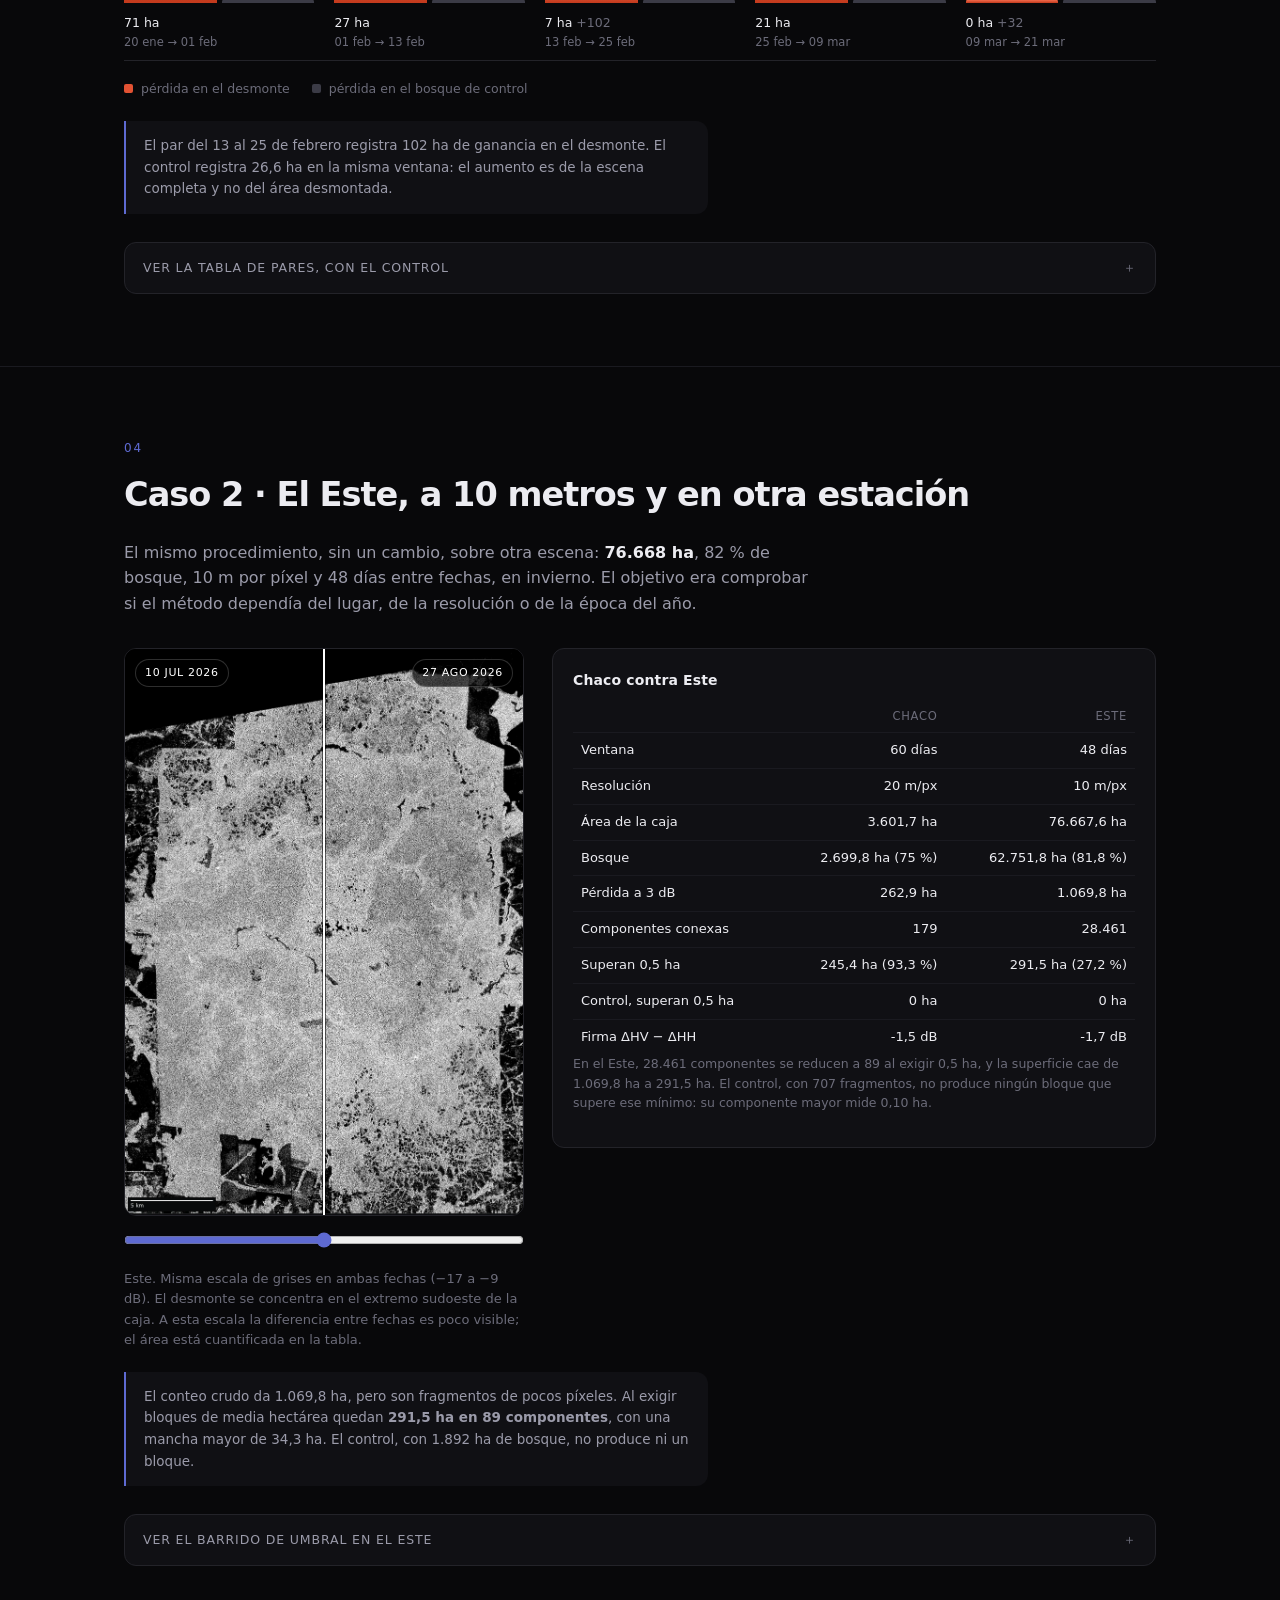
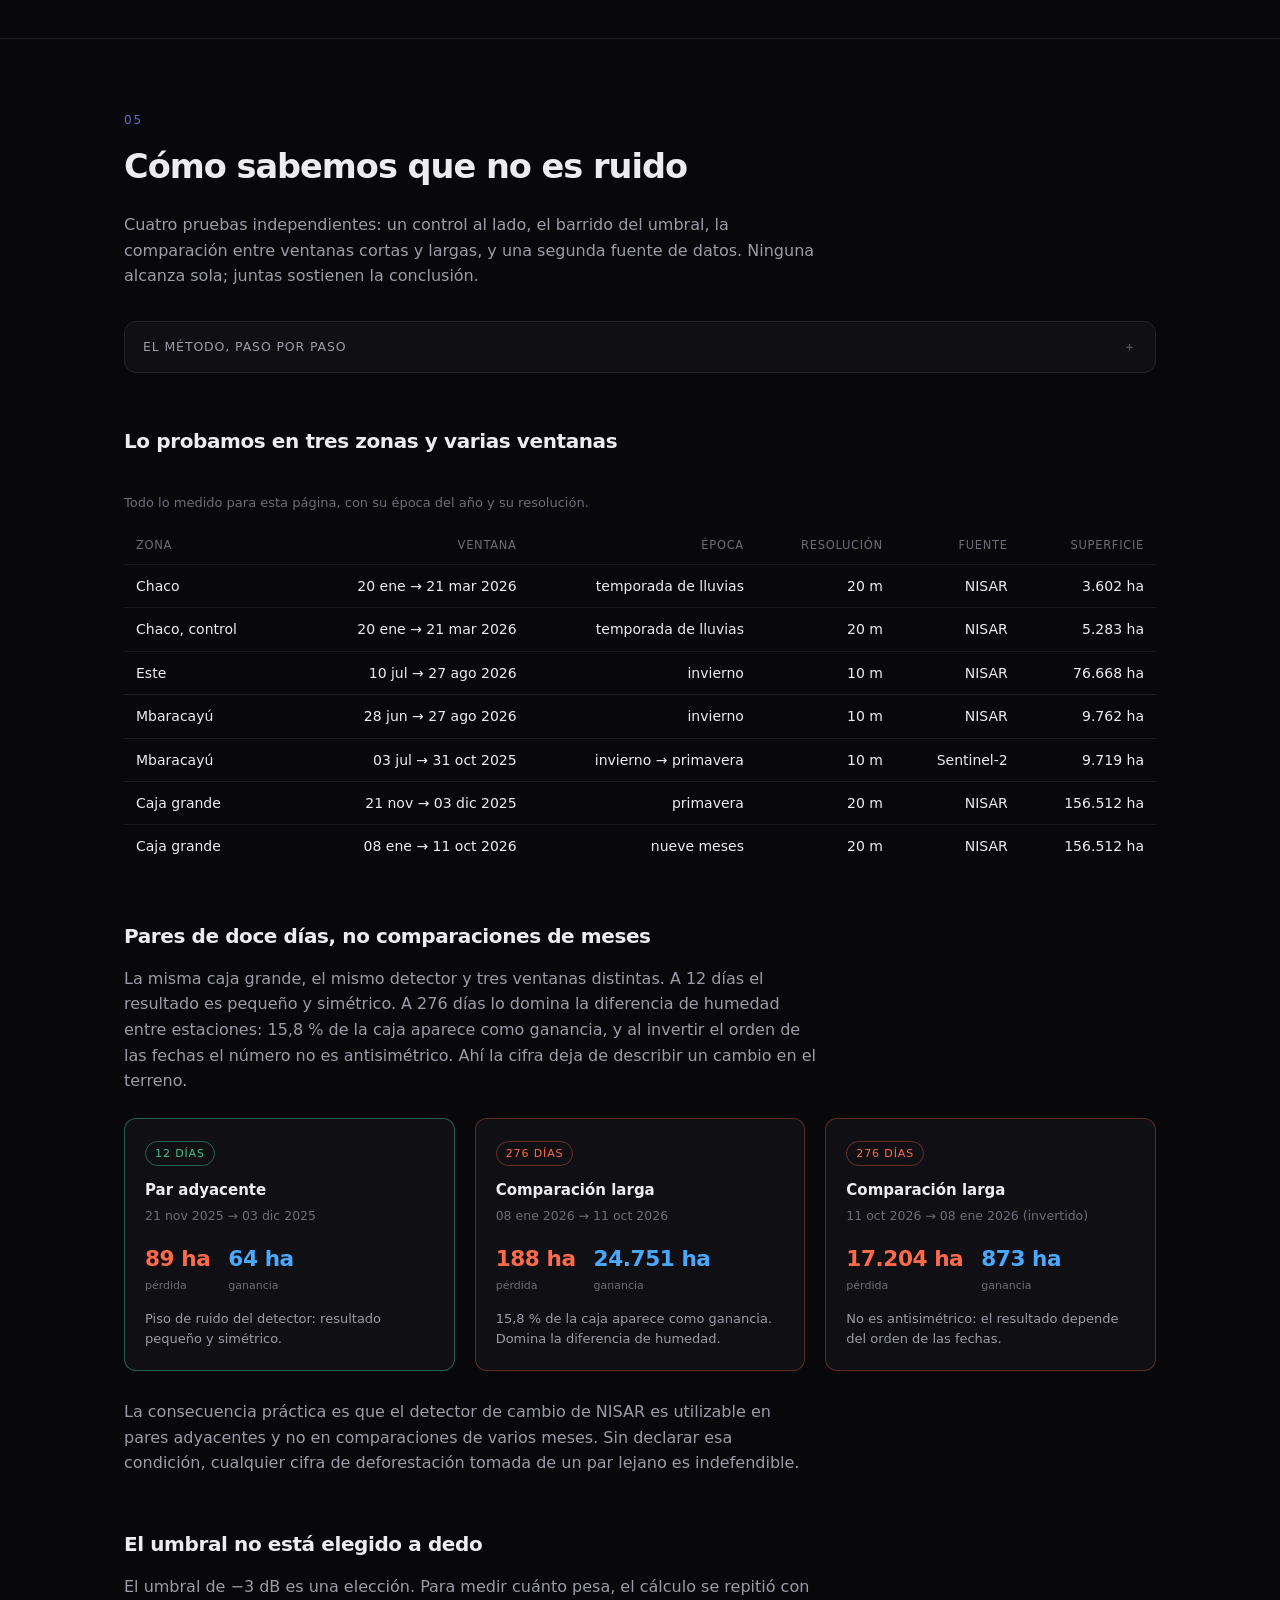
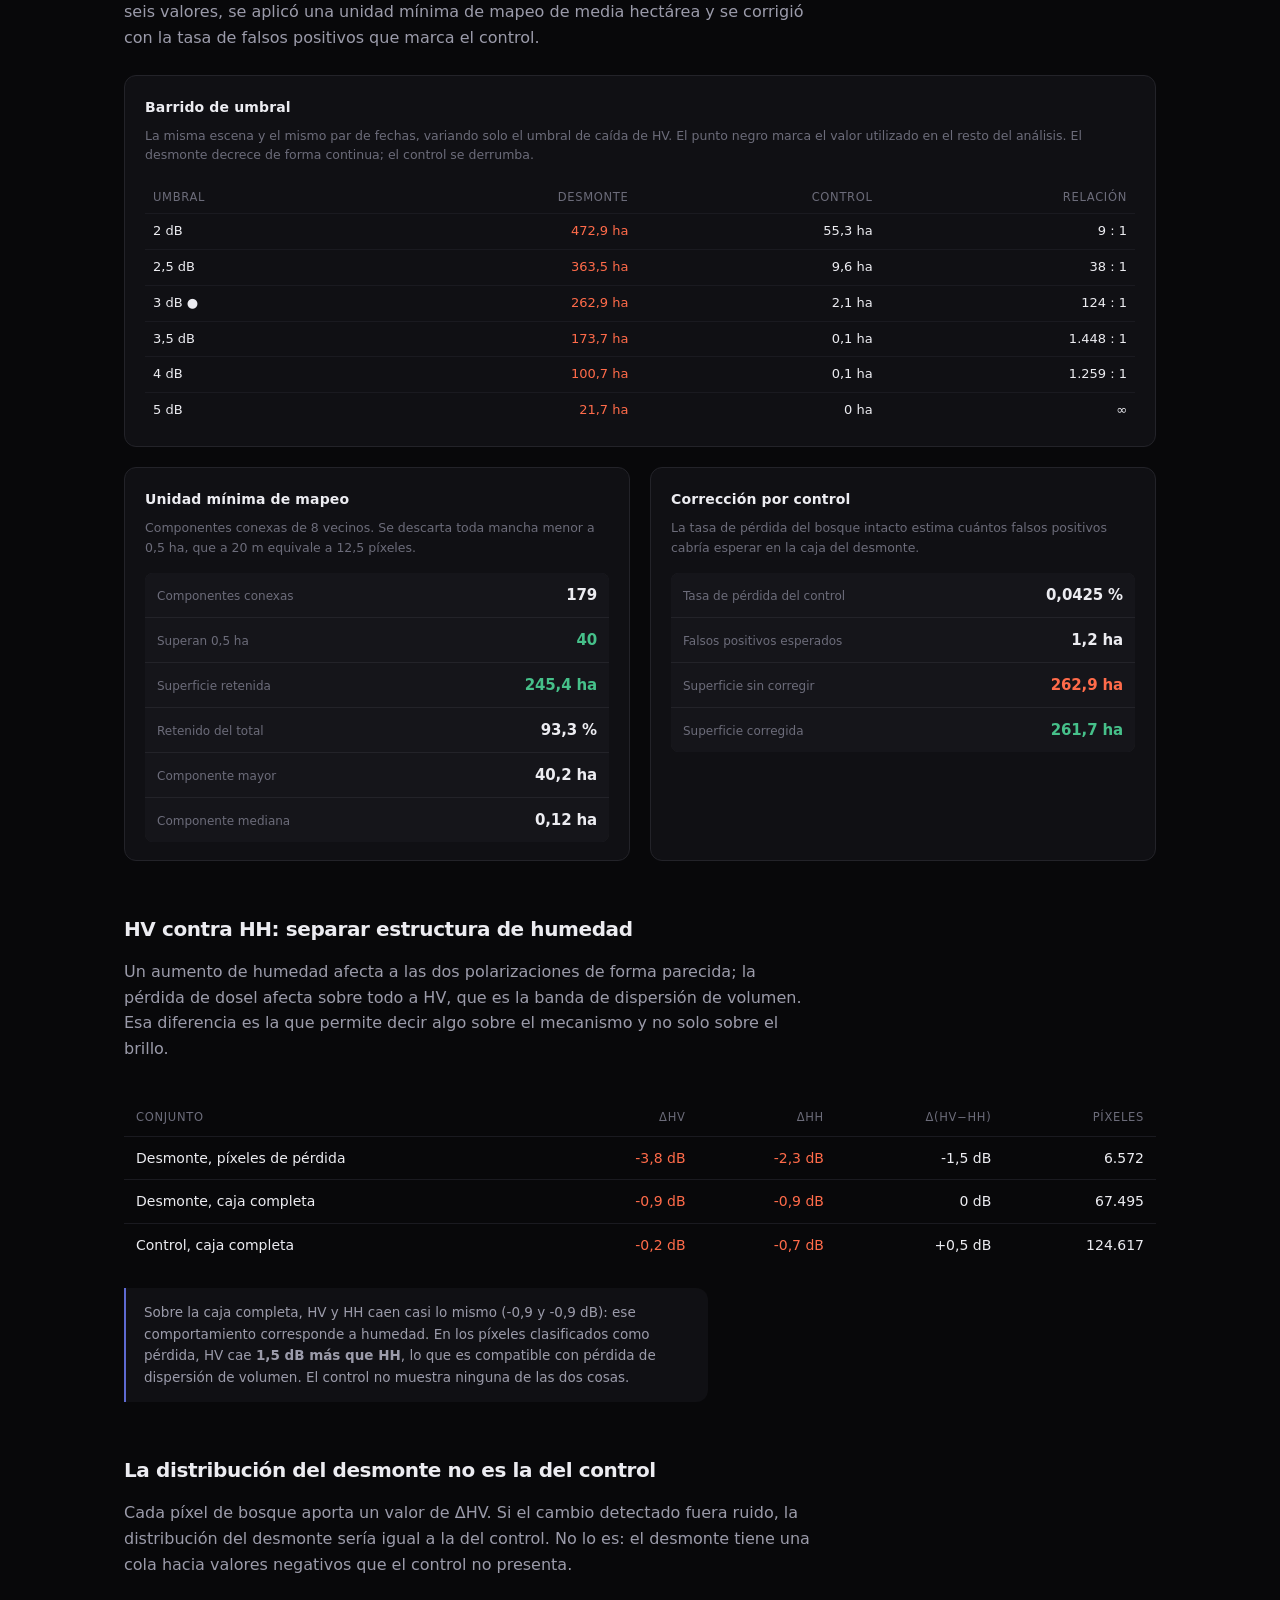
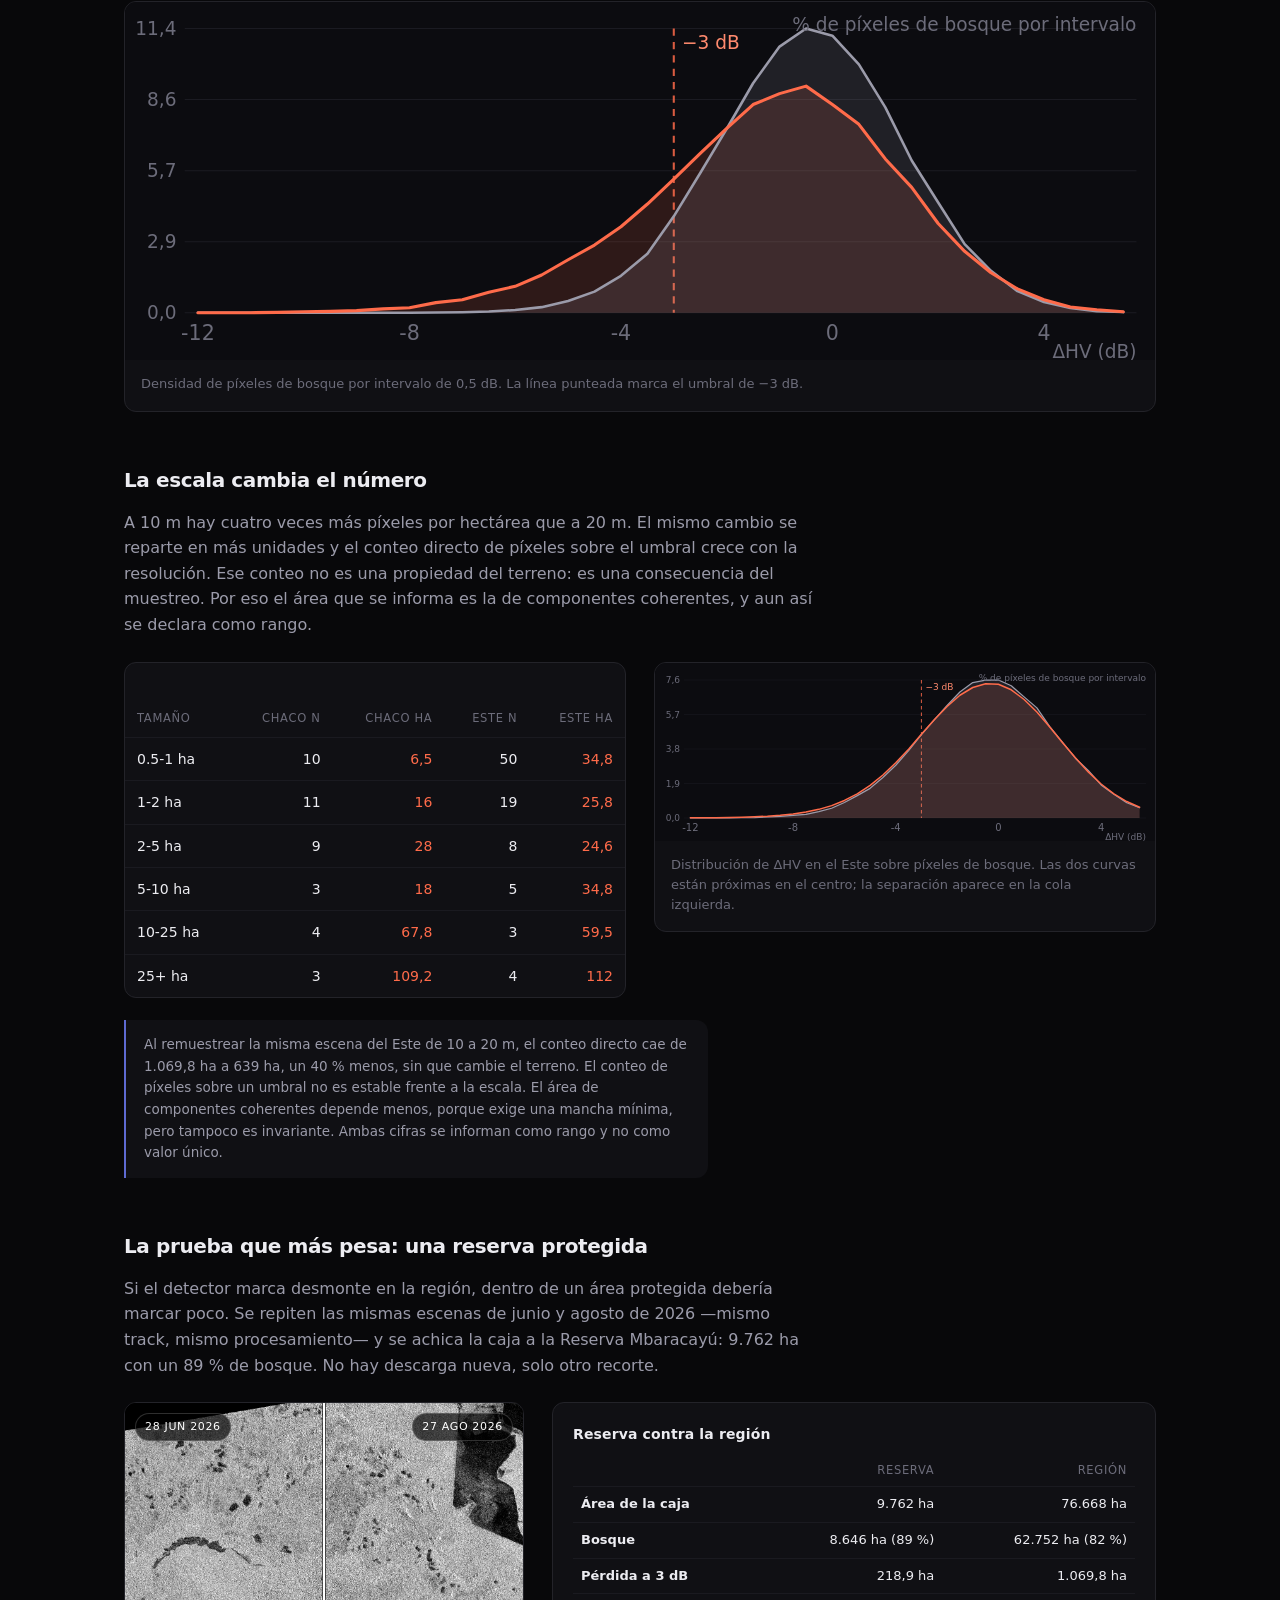
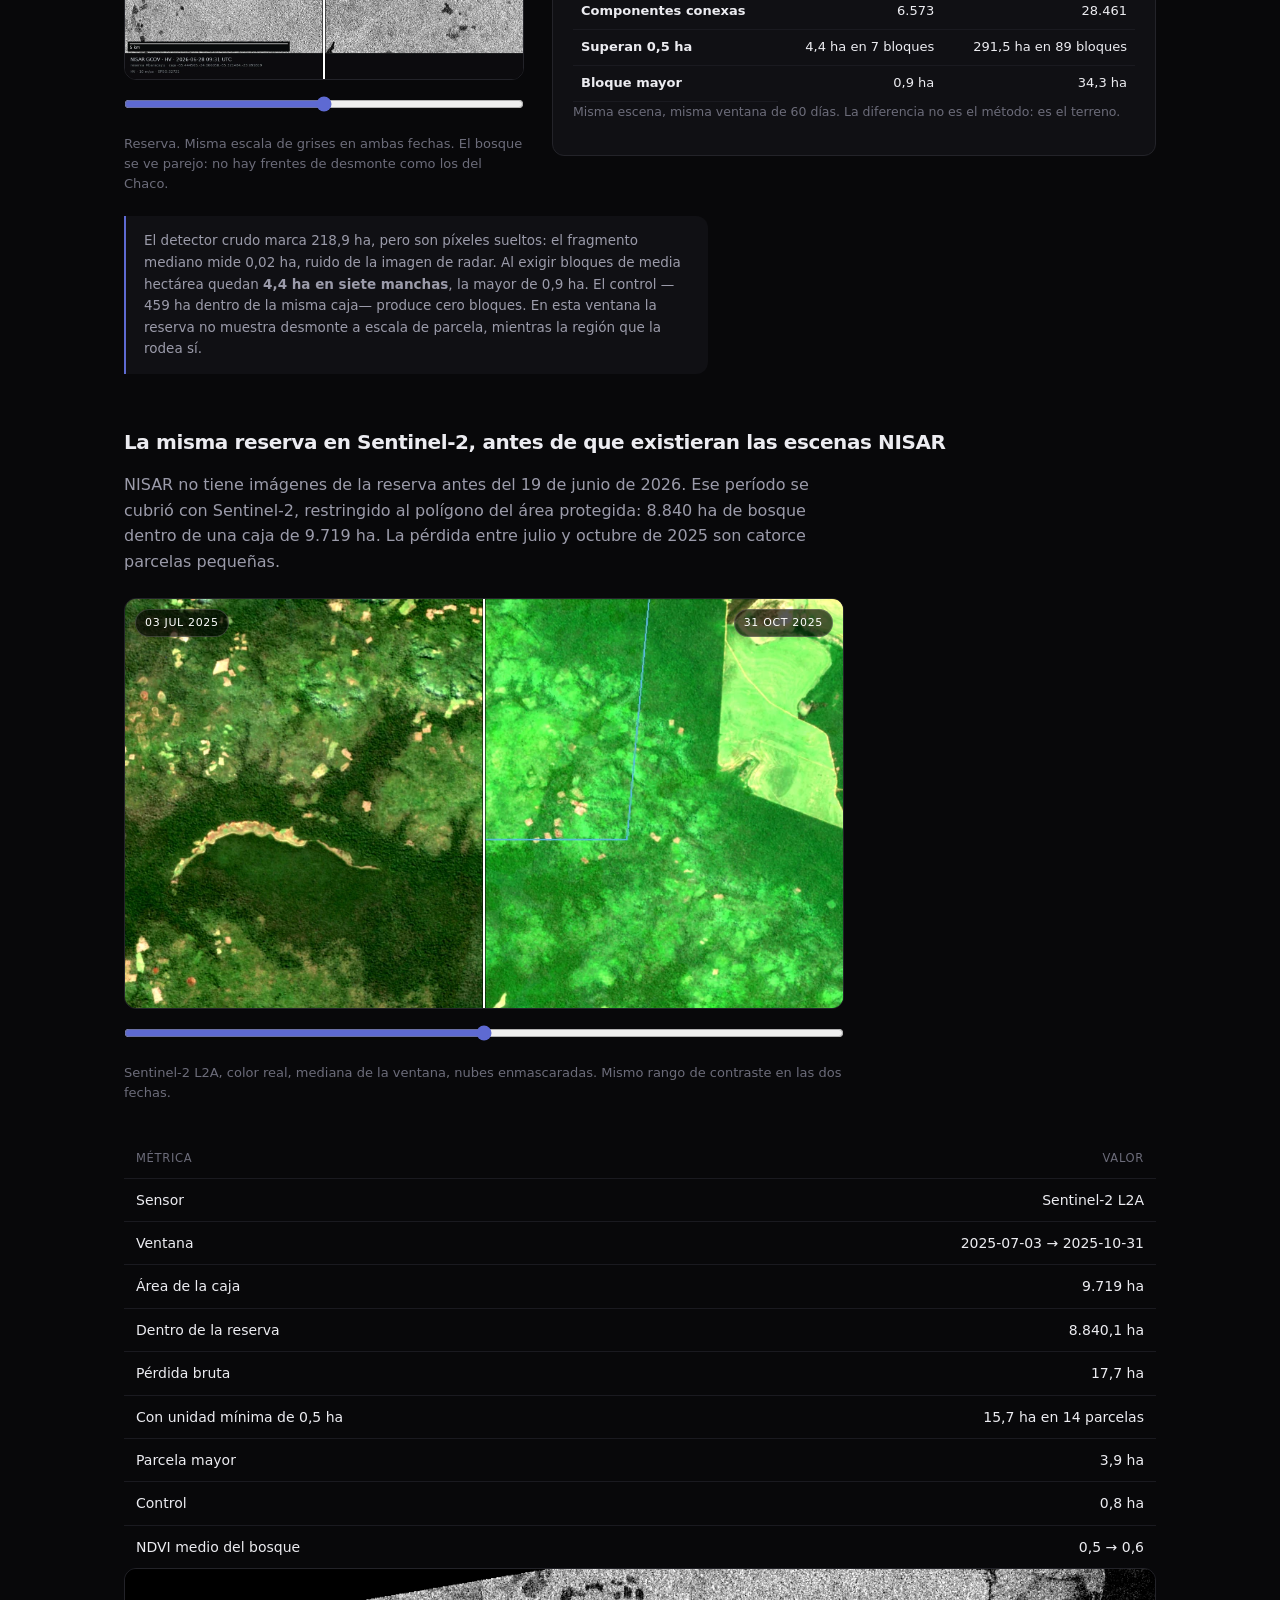
==== commit cb06728b: "feat(site): reemplazar tres capturas por las nuevas y pasar la galeria a columnas" ====
--- a/index.html
+++ b/index.html
@@ -243,67 +243,69 @@
       <h3 class="sub" id="por-dentro">Así se ve por dentro</h3>
       <p class="prose">
         Cuatro capturas de la consola corriendo en local: la búsqueda de escenas y las capas
-        sobre el mapa, el panel de trabajos, las columnas de estadísticas con el registro paso
-        a paso, y lo que deja una corrida terminada.
-      </p>
-
-      <div class="split split--figs">
-        <figure class="panel">
-          <a href="img/panel-escenas.webp" target="_blank" rel="noopener">
-            <img src="img/panel-escenas.webp" alt="Consola con una caja sobre el Chaco, dos escenas NISAR listadas, la huella de la escena elegida sobre el mapa y el panel de trabajos">
+        sobre el mapa, el panel de trabajos, los resultados de una corrida y las columnas de
+        estadísticas con el registro paso a paso.
+      </p>
+
+      <div class="gallery">
+        <figure class="panel">
+          <a href="img/panel-escenas.webp?v=2" target="_blank" rel="noopener">
+            <img src="img/panel-escenas.webp?v=2" alt="Consola con ocho escenas NISAR listadas, varias huellas superpuestas sobre el mapa y la escena elegida con su browse">
           </a>
           <figcaption>
-            Búsqueda por caja y capas sobre el mapa. A la izquierda, las dos escenas que cruzan
-            la caja con su browse, órbita y peso; en el centro, la huella de la escena elegida;
-            arriba a la derecha, el historial de trabajos.
-          </figcaption>
-        </figure>
-        <figure class="panel">
-          <a href="img/panel-trabajos.webp" target="_blank" rel="noopener">
-            <img src="img/panel-trabajos.webp" alt="Panel de trabajos con veinte corridas, estados y la corrida seleccionada con su producto y su caja">
+            Búsqueda por caja y capas sobre el mapa. A la izquierda, las ocho escenas que cruzan
+            la caja con su browse, órbita y peso; en el centro, las huellas de cada escena y el
+            globo con track y fecha; arriba a la derecha, el historial de trabajos.
+          </figcaption>
+        </figure>
+
+        <figure class="panel">
+          <a href="img/panel-trabajos.webp?v=2" target="_blank" rel="noopener">
+            <img src="img/panel-trabajos.webp?v=2" alt="Panel de trabajos con corridas listas, una con error y otra cancelada, y el detalle de la corrida elegida">
           </a>
           <figcaption>
-            El panel de trabajos: veinte corridas con estado y fecha. La elegida muestra
-            producto, tamaño de píxel, la caja exacta y el plan de dos pasos que ejecutó.
-          </figcaption>
-        </figure>
-      </div>
-
-      <figure class="panel panel--wide">
-        <a href="img/panel-registros.webp" target="_blank" rel="noopener">
-          <img src="img/panel-registros.webp" alt="Columnas de estadísticas de la corrida y registro con marcas de tiempo de cada paso">
-        </a>
-        <figcaption>
-          Las columnas de estadísticas —pérdida, umbral, HV mínimo, persistencia, modo,
-          resolución— y el registro con marca de tiempo de cada paso: apertura del <code>.h5</code>,
-          multillook, corrección del par, búsqueda de Sentinel-2 ítem por ítem.
-        </figcaption>
-      </figure>
-
-      <div class="split split--figs split--balance">
-        <figure class="panel panel--narrow">
-          <a href="img/panel-resultados.webp" target="_blank" rel="noopener">
-            <img src="img/panel-resultados.webp" alt="Resultados de una corrida: seis capas derivadas, el antes y el después del radar con la pérdida marcada y la lista de archivos">
+            El panel de trabajos: veinte corridas con estado —listo, error, cancelado— y fecha.
+            La elegida muestra producto, tamaño de píxel, la caja exacta y el plan de pasos que
+            ejecutó.
+          </figcaption>
+        </figure>
+
+        <figure class="panel">
+          <a href="img/panel-resultados.webp?v=2" target="_blank" rel="noopener">
+            <img src="img/panel-resultados.webp?v=2" alt="Resultados de una corrida: nueve capas derivadas, el antes y el después del radar y la lista de archivos">
           </a>
           <figcaption>
-            Resultados de una corrida: seis capas derivadas y el antes/después del radar con la
-            pérdida marcada, más la lista de archivos que quedó en disco.
-          </figcaption>
-        </figure>
-        <article class="block block--loose">
-          <h3>Qué queda de cada corrida</h3>
-          <ul class="block__list">
-            <li>El PNG y el GeoTIFF de cada capa, con la misma grilla del radar.</li>
-            <li>Un JSON con las estadísticas que alimentan esas columnas.</li>
-            <li>El registro completo con el plan exacto de comandos.</li>
-            <li>El historial: la corrida se puede volver a abrir o repetir después.</li>
-          </ul>
-          <p class="tech-note">
-            Esta galería sale de una instalación local con datos reales del Chaco; ninguna
-            captura fue armada a mano.
-          </p>
-        </article>
-      </div>
+            Resultados de una corrida: nueve capas derivadas sobre la misma grilla y el
+            antes/después del radar, más el archivo que quedó en disco.
+          </figcaption>
+        </figure>
+
+        <figure class="panel">
+          <a href="img/panel-registros.webp" target="_blank" rel="noopener">
+            <img src="img/panel-registros.webp" alt="Columnas de estadísticas de la corrida y registro con marcas de tiempo de cada paso">
+          </a>
+          <figcaption>
+            Las columnas de estadísticas —pérdida, umbral, HV mínimo, persistencia, modo,
+            resolución— y el registro con marca de tiempo de cada paso: apertura del
+            <code>.h5</code>, multillook, corrección del par, búsqueda de Sentinel-2 ítem por
+            ítem.
+          </figcaption>
+        </figure>
+      </div>
+
+      <article class="block block--loose block--wide">
+        <h3>Qué queda de cada corrida</h3>
+        <ul class="block__list">
+          <li>El PNG y el GeoTIFF de cada capa, con la misma grilla del radar.</li>
+          <li>Un JSON con las estadísticas que alimentan esas columnas.</li>
+          <li>El registro completo con el plan exacto de comandos.</li>
+          <li>El historial: la corrida se puede volver a abrir o repetir después.</li>
+        </ul>
+        <p class="tech-note">
+          Esta galería sale de una instalación local con datos reales; ninguna captura fue
+          armada a mano.
+        </p>
+      </article>
 
       <p class="callout">
         Esta página muestra <strong>lo que la app produce</strong>, no la app en vivo: la
--- a/styles.css
+++ b/styles.css
@@ -1230,8 +1230,6 @@
 
 /* ---------- galeria de paneles de la consola ---------- */
 
-.panel--narrow { max-width: 440px; width: 100%; }
-
 .block--loose { display: flex; flex-direction: column; justify-content: center; }
 
 .block--loose h3 { margin-bottom: 12px; }
@@ -1243,3 +1241,15 @@
 }
 
 .split--balance { align-items: stretch; }
+
+/* ---------- galeria en columnas ---------- */
+
+.gallery { columns: 2; column-gap: 26px; }
+
+.gallery .panel { break-inside: avoid; margin: 0 0 26px; }
+
+.block--wide { max-width: none; margin-top: 4px; }
+
+@media (max-width: 860px) {
+  .gallery { columns: 1; }
+}
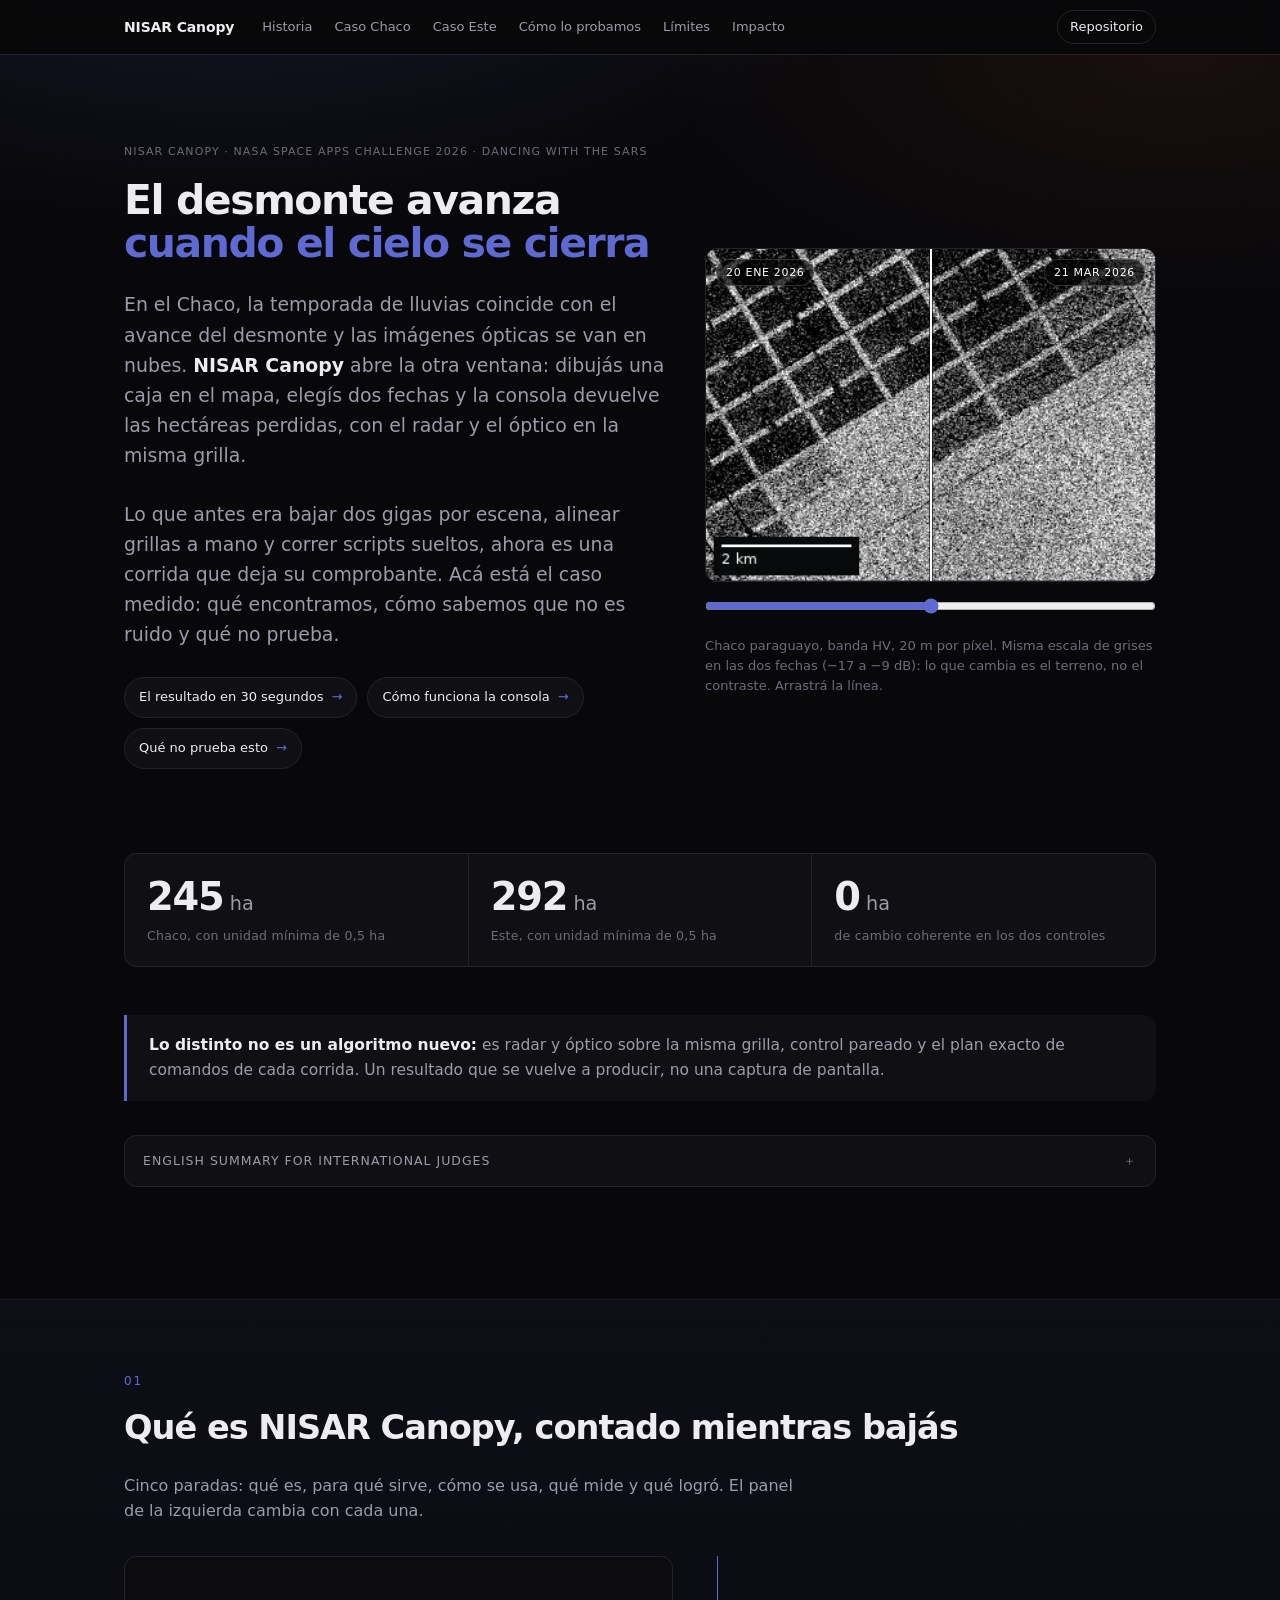
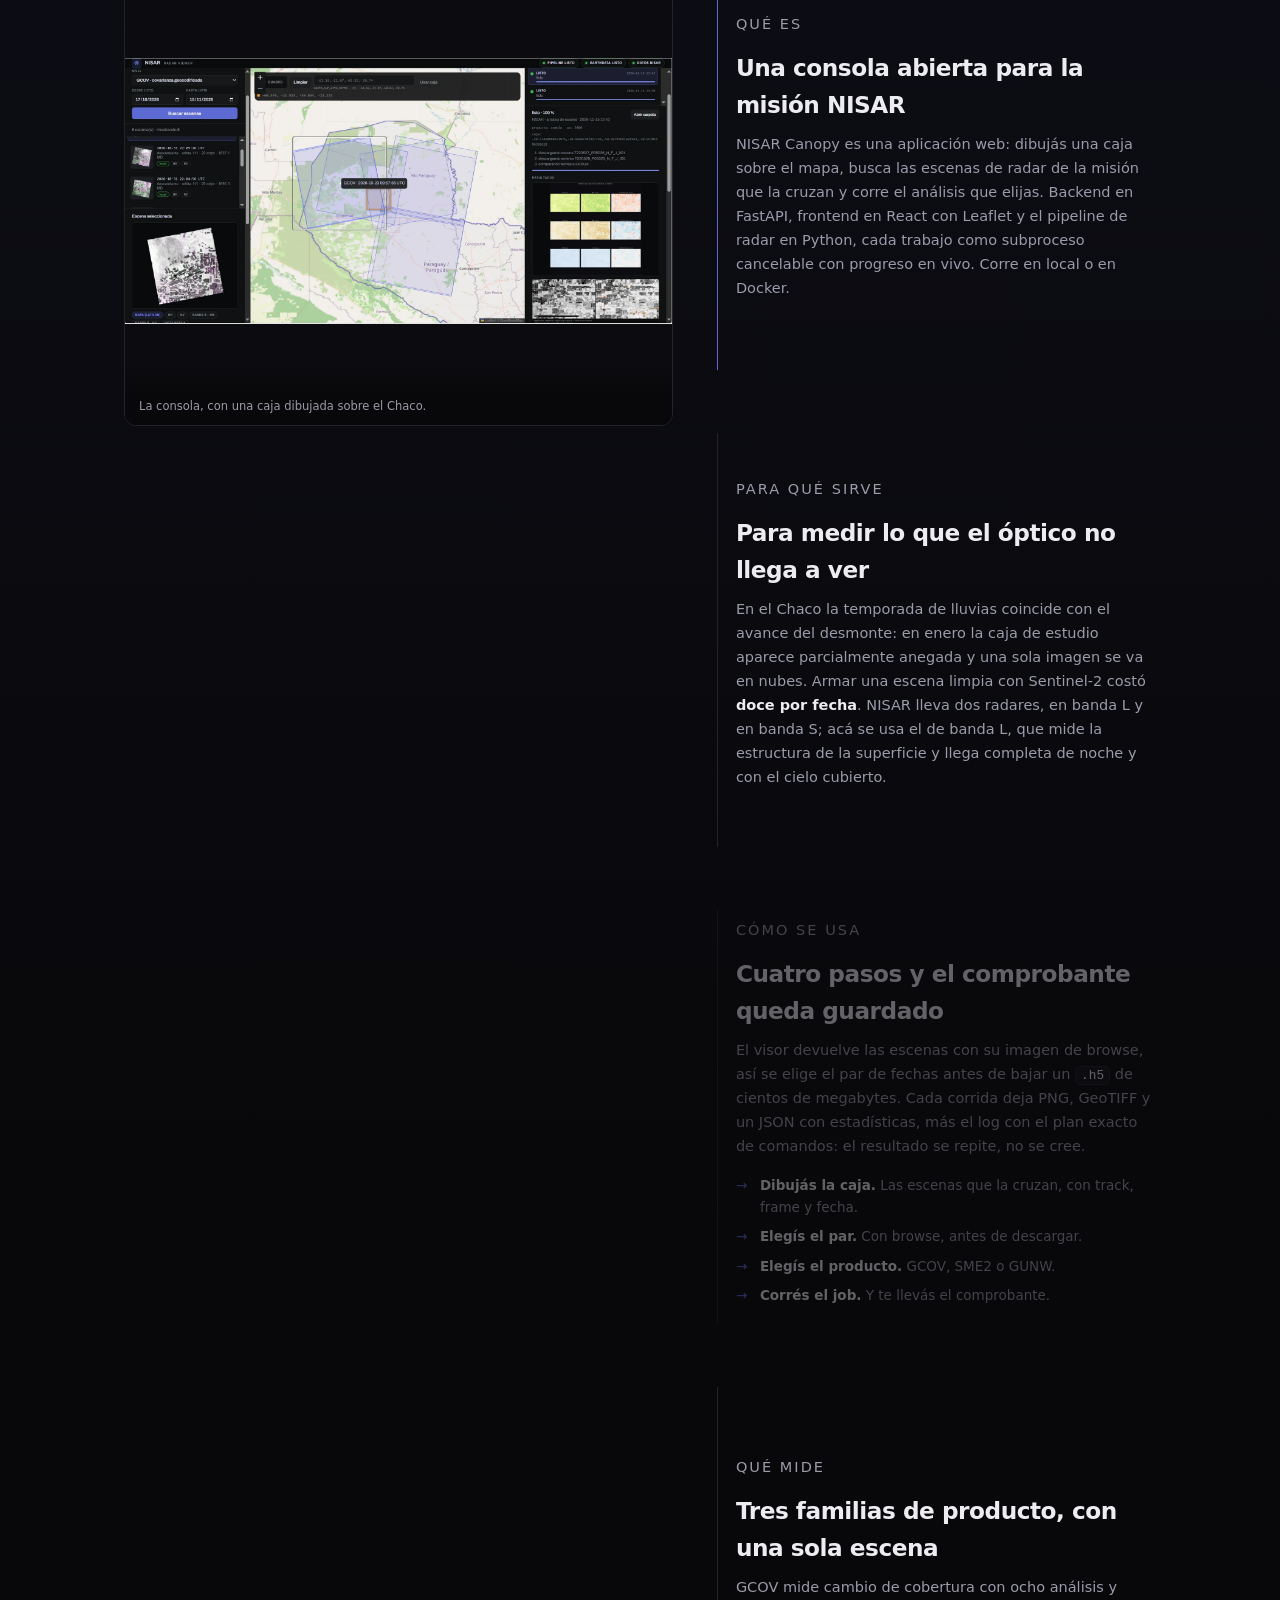
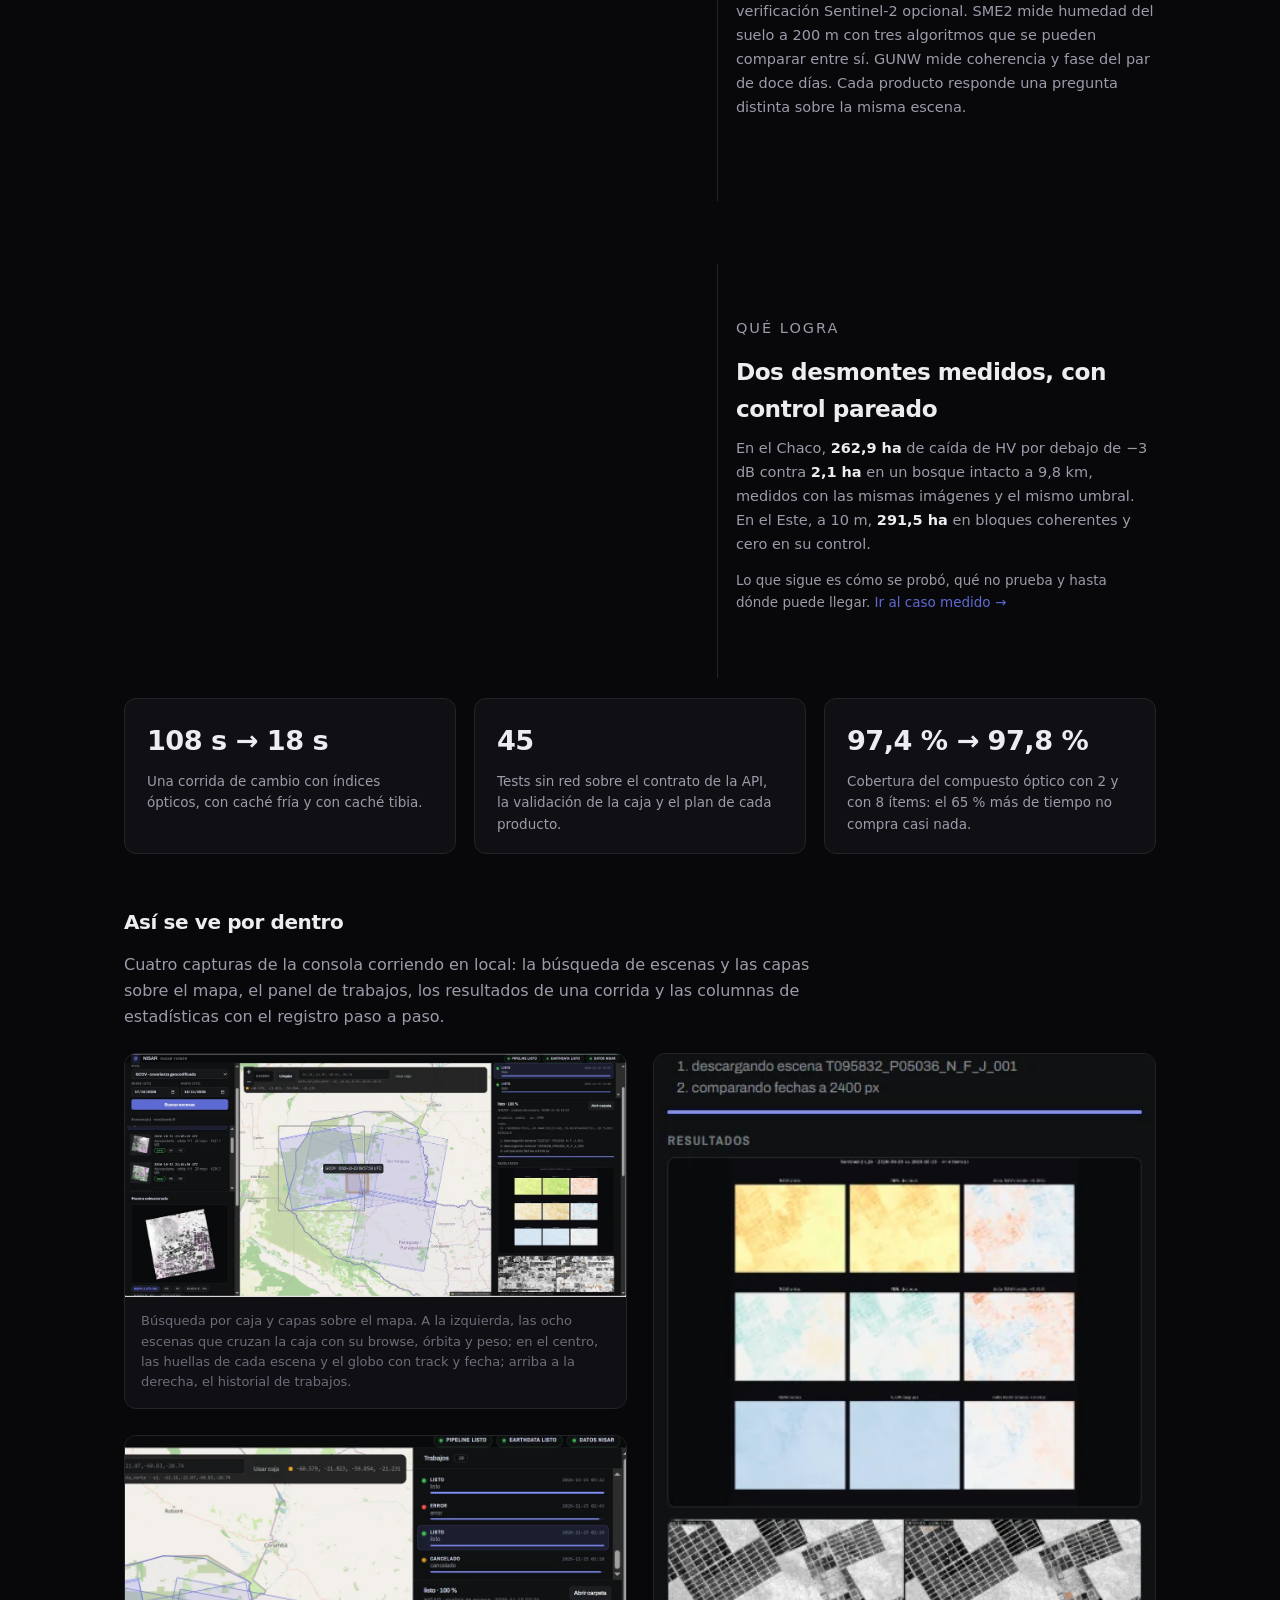
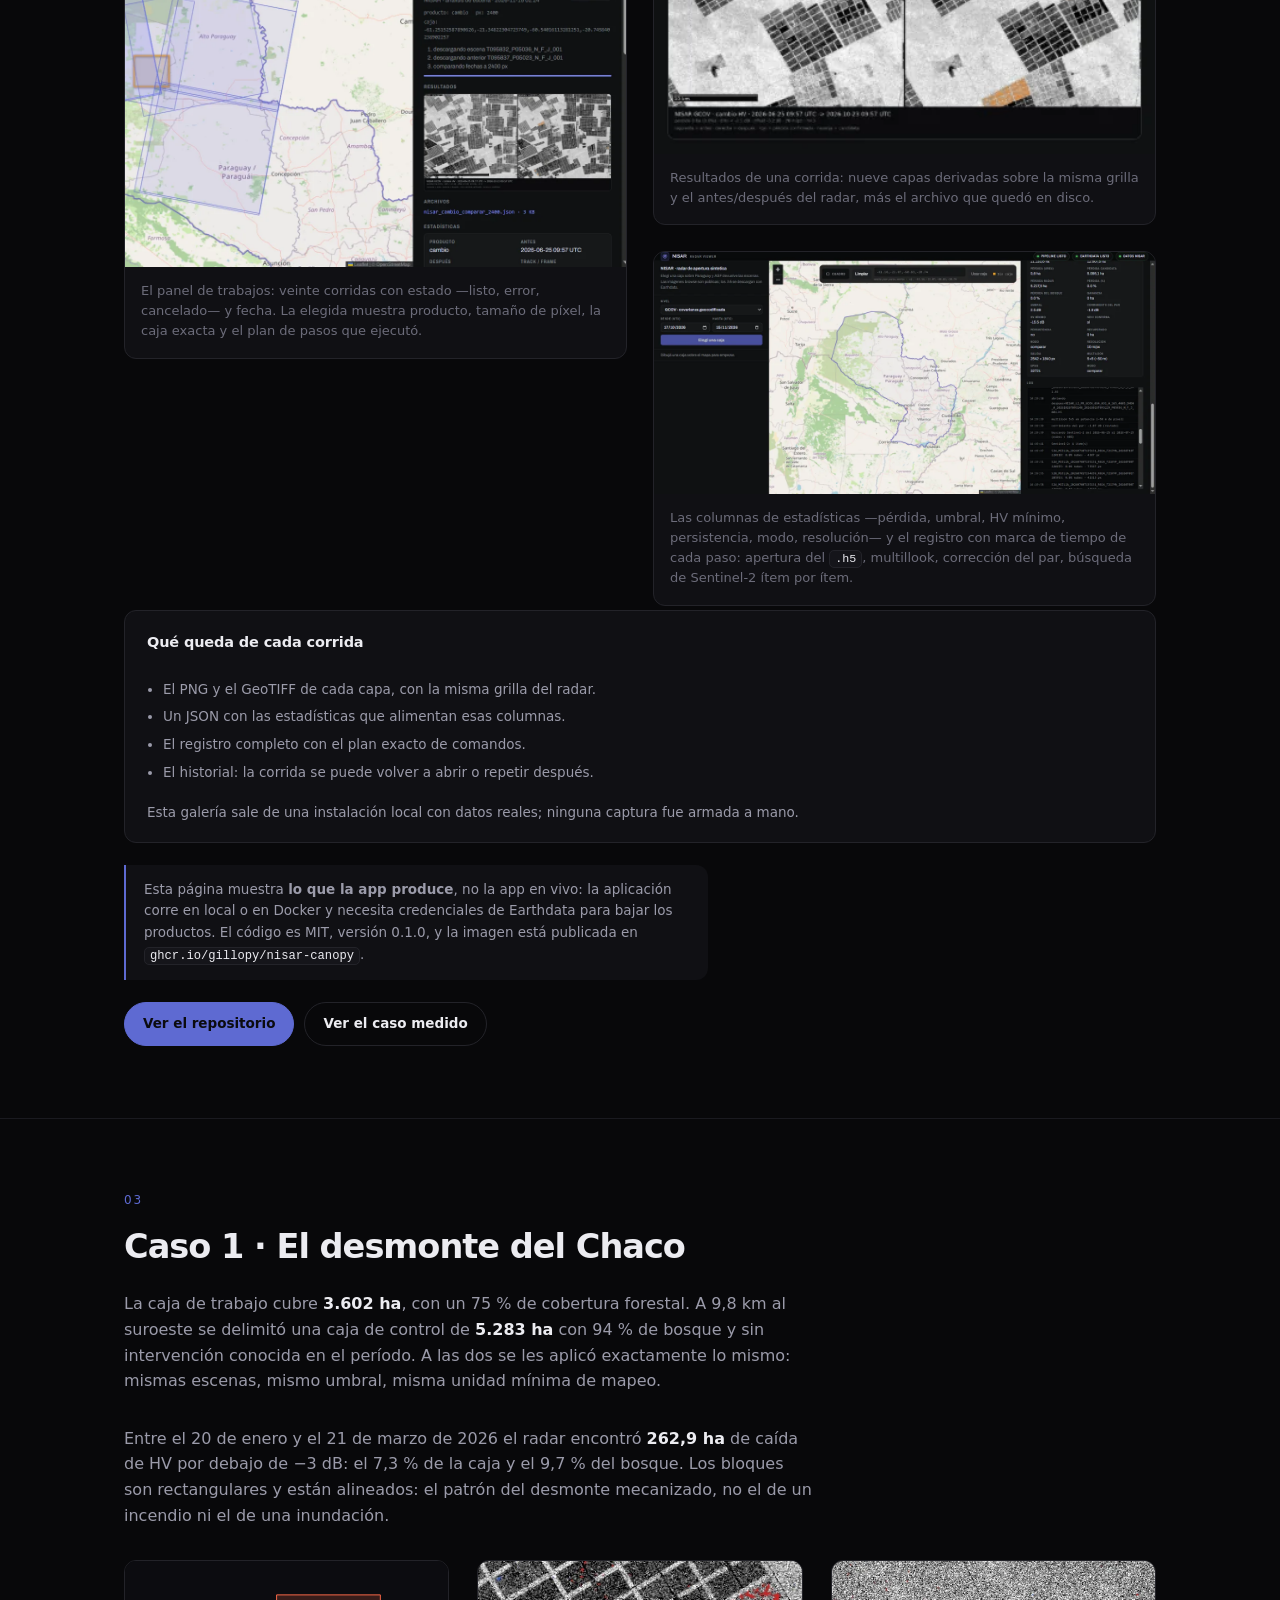
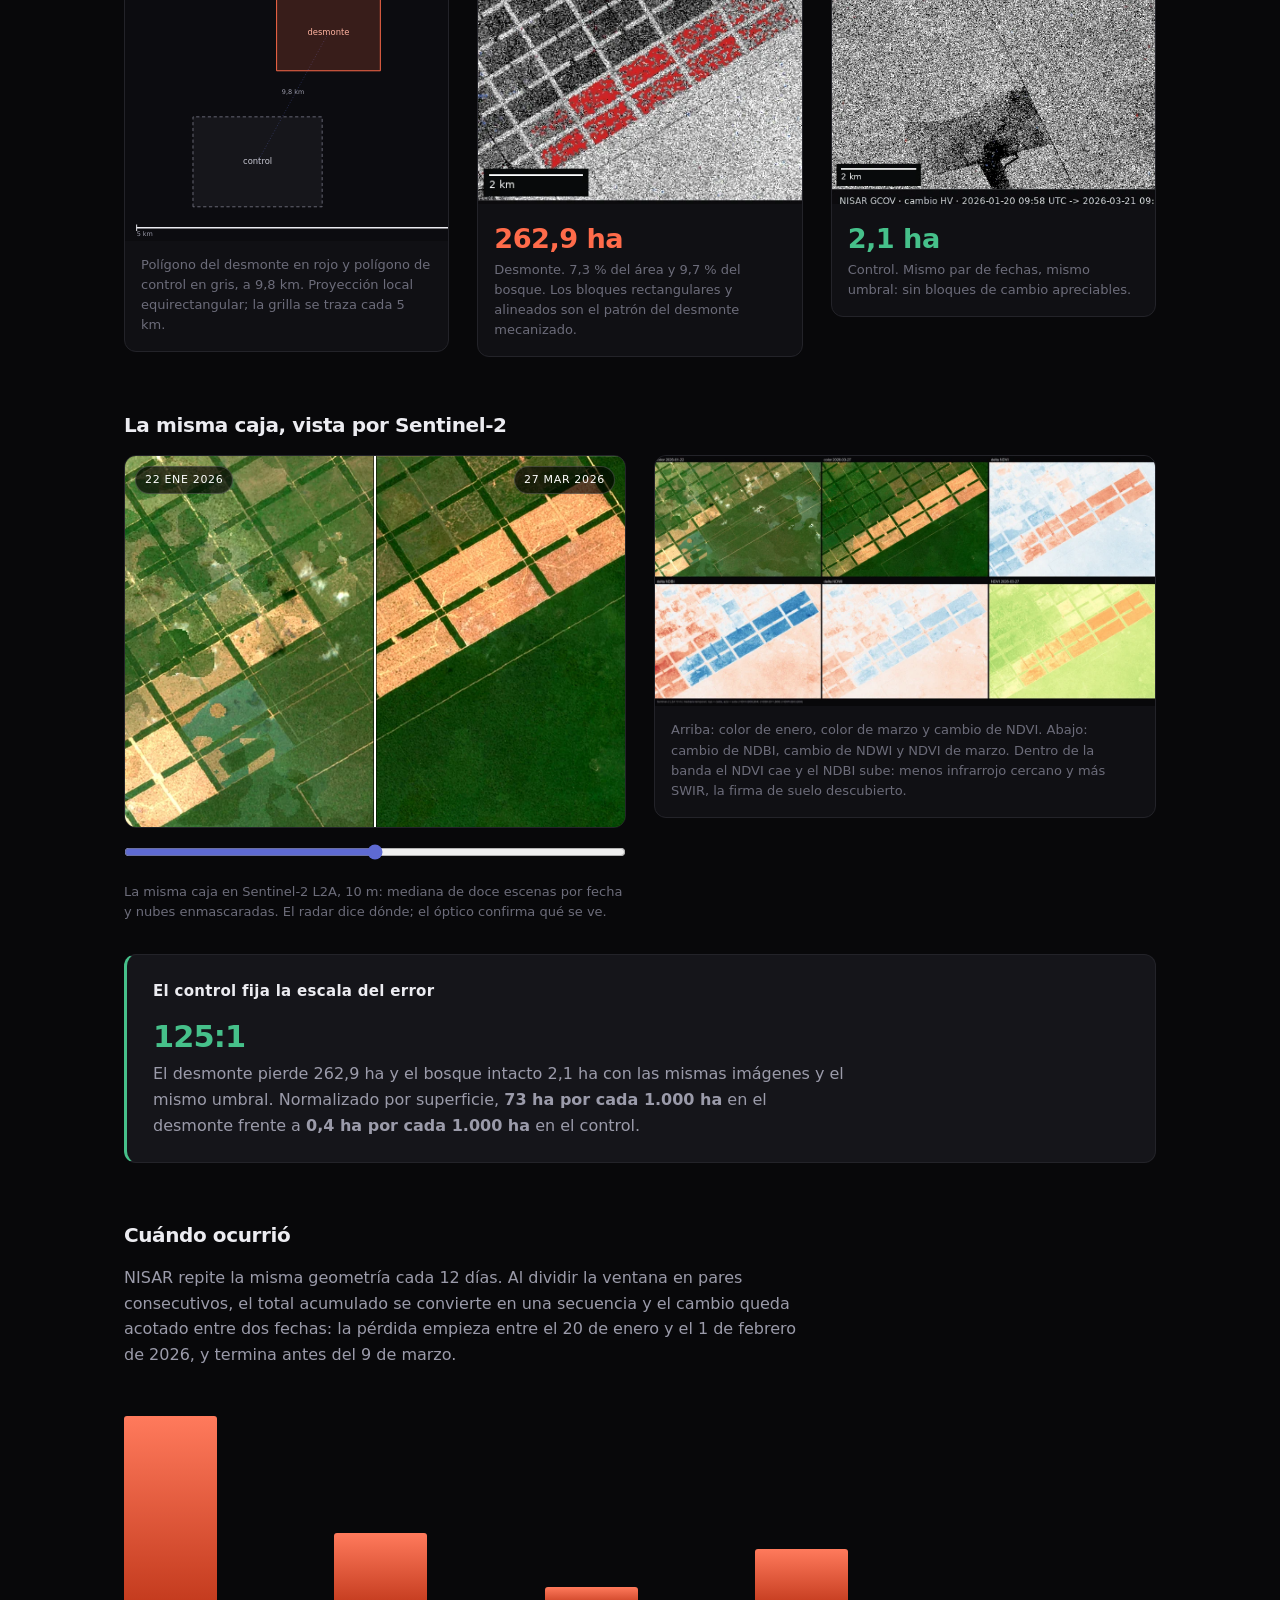
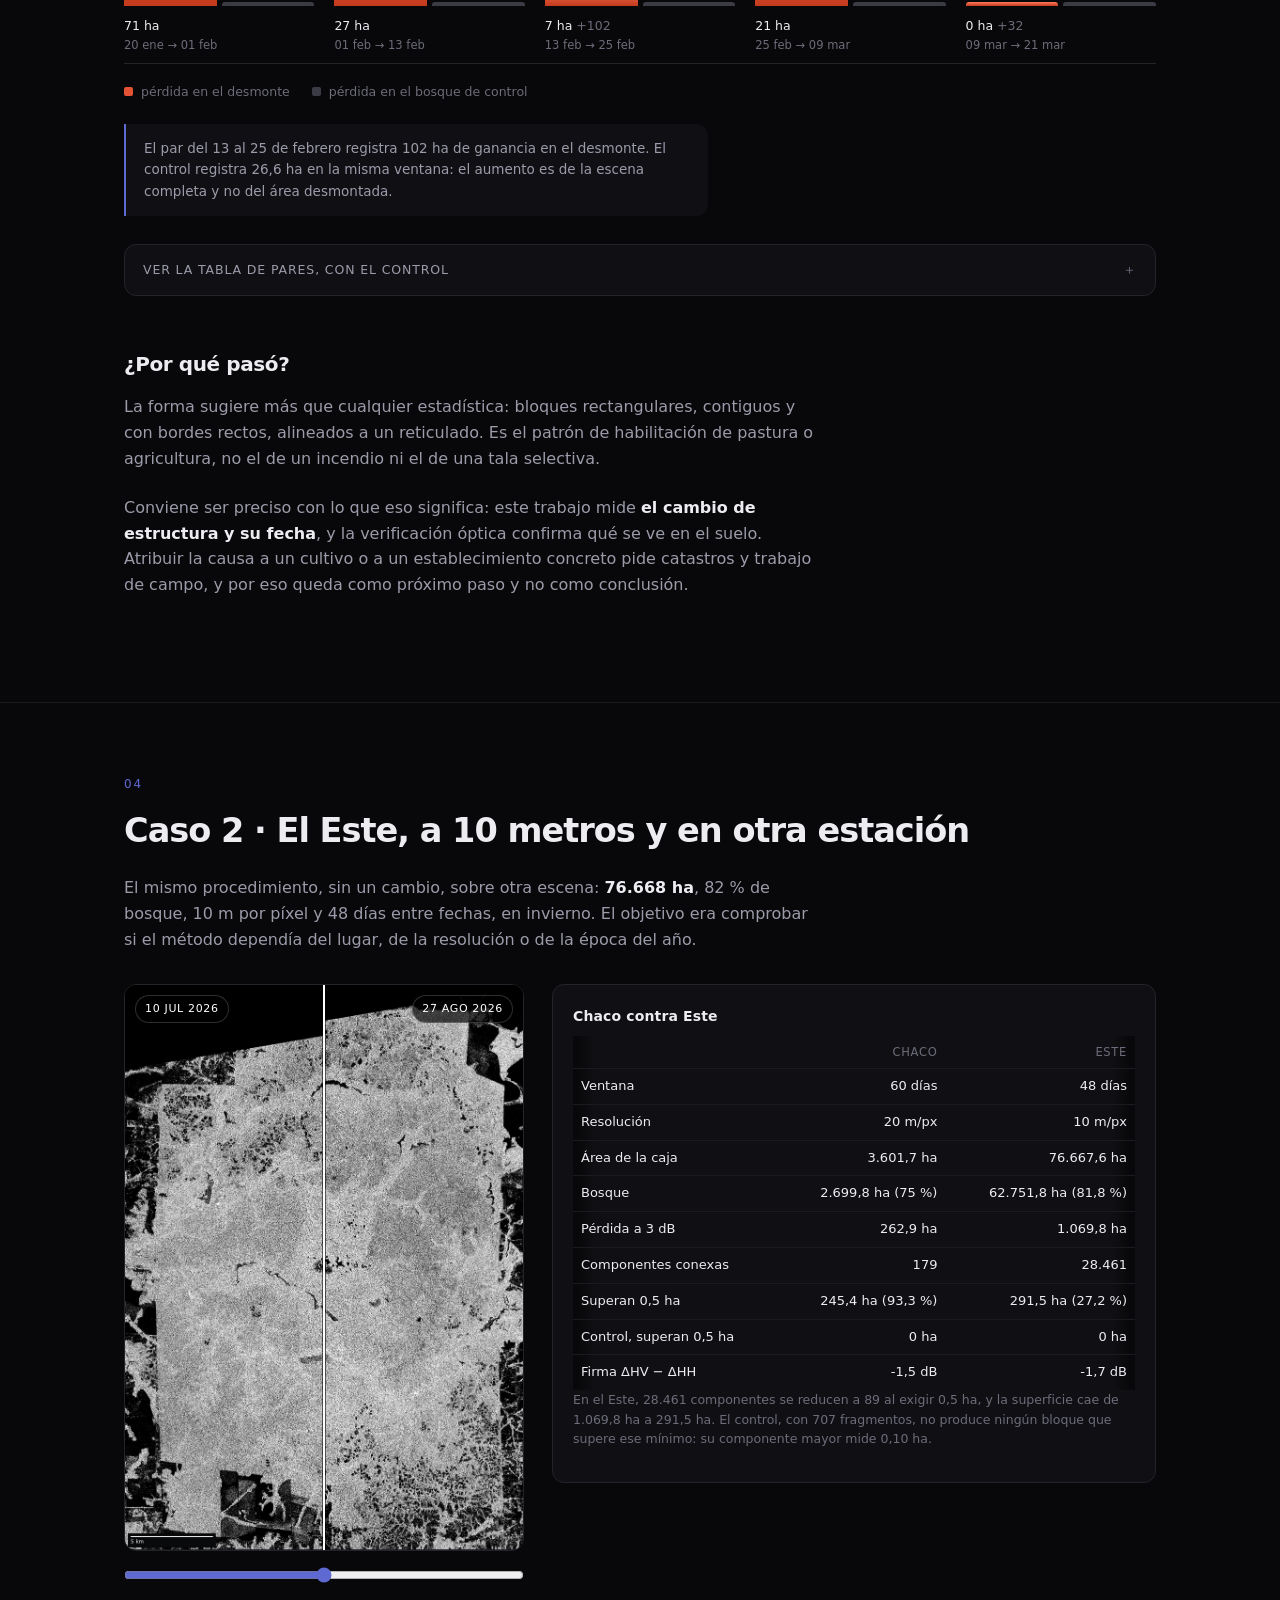
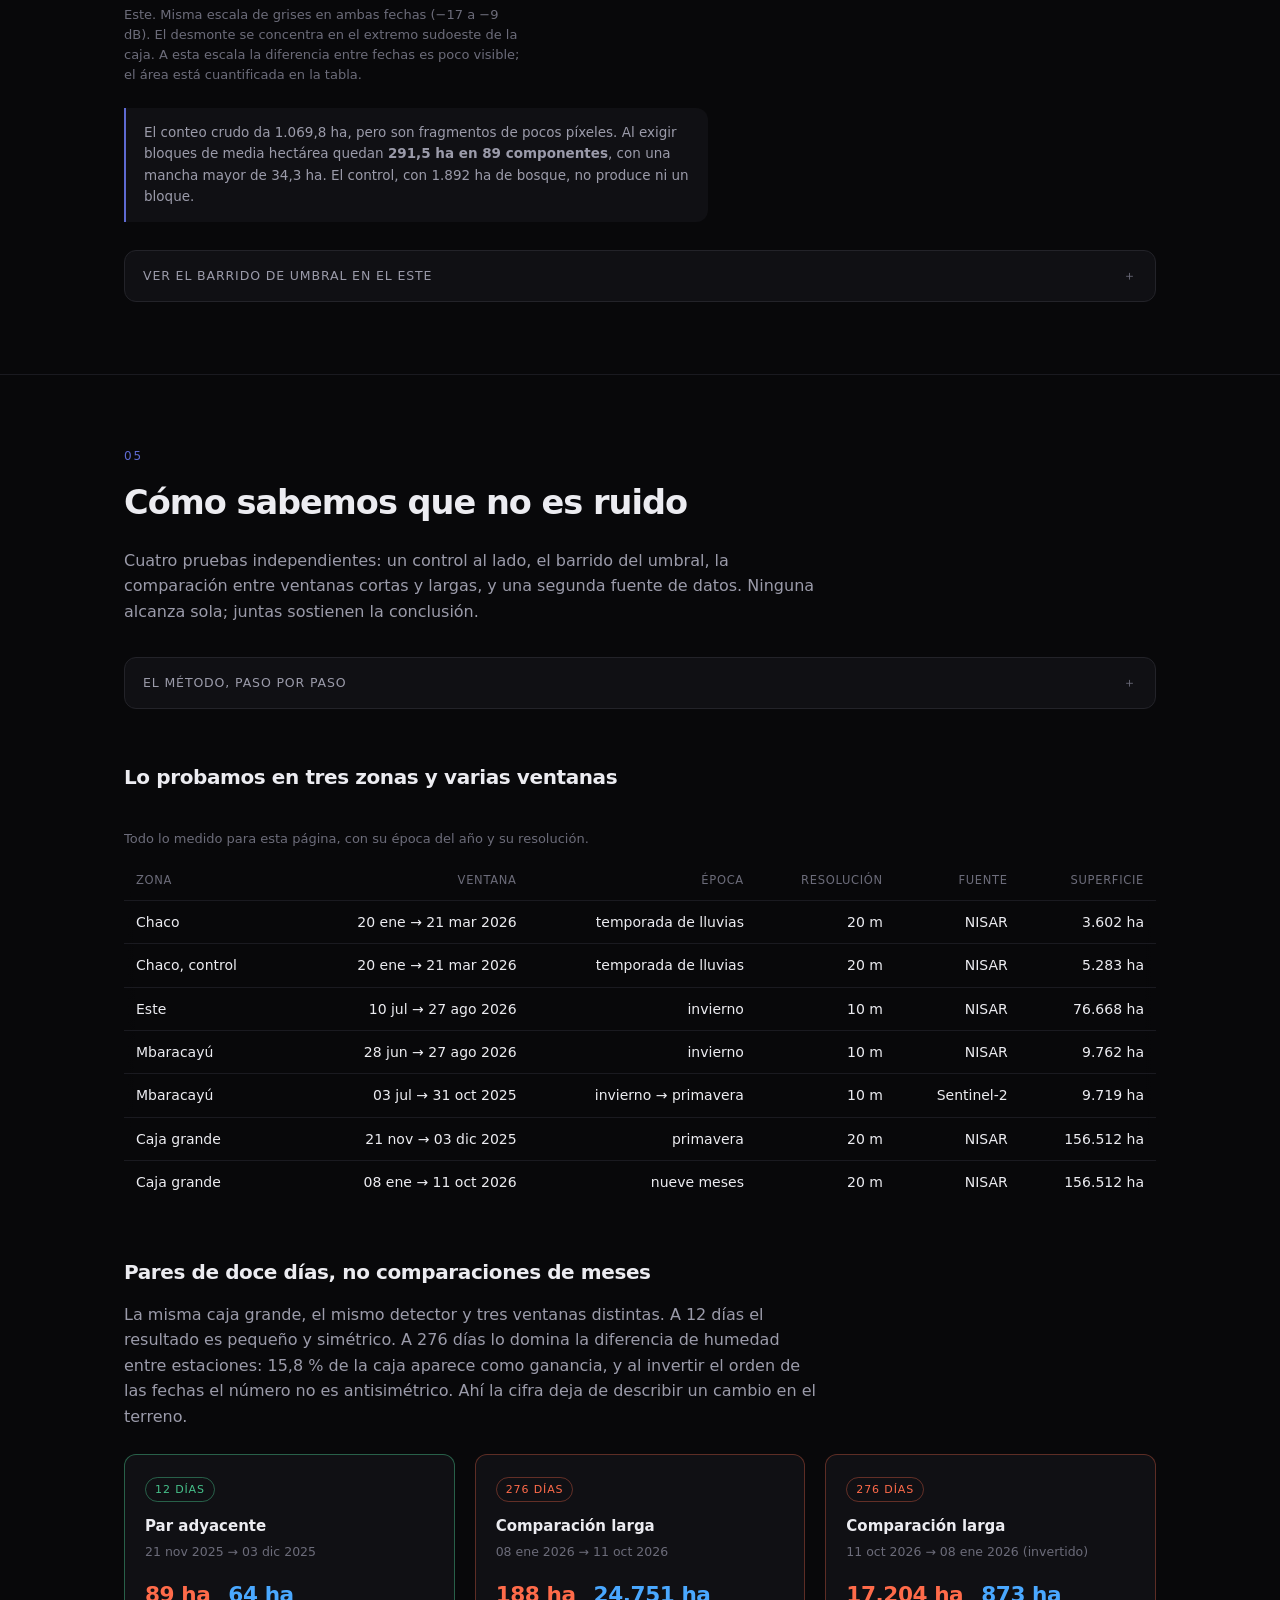
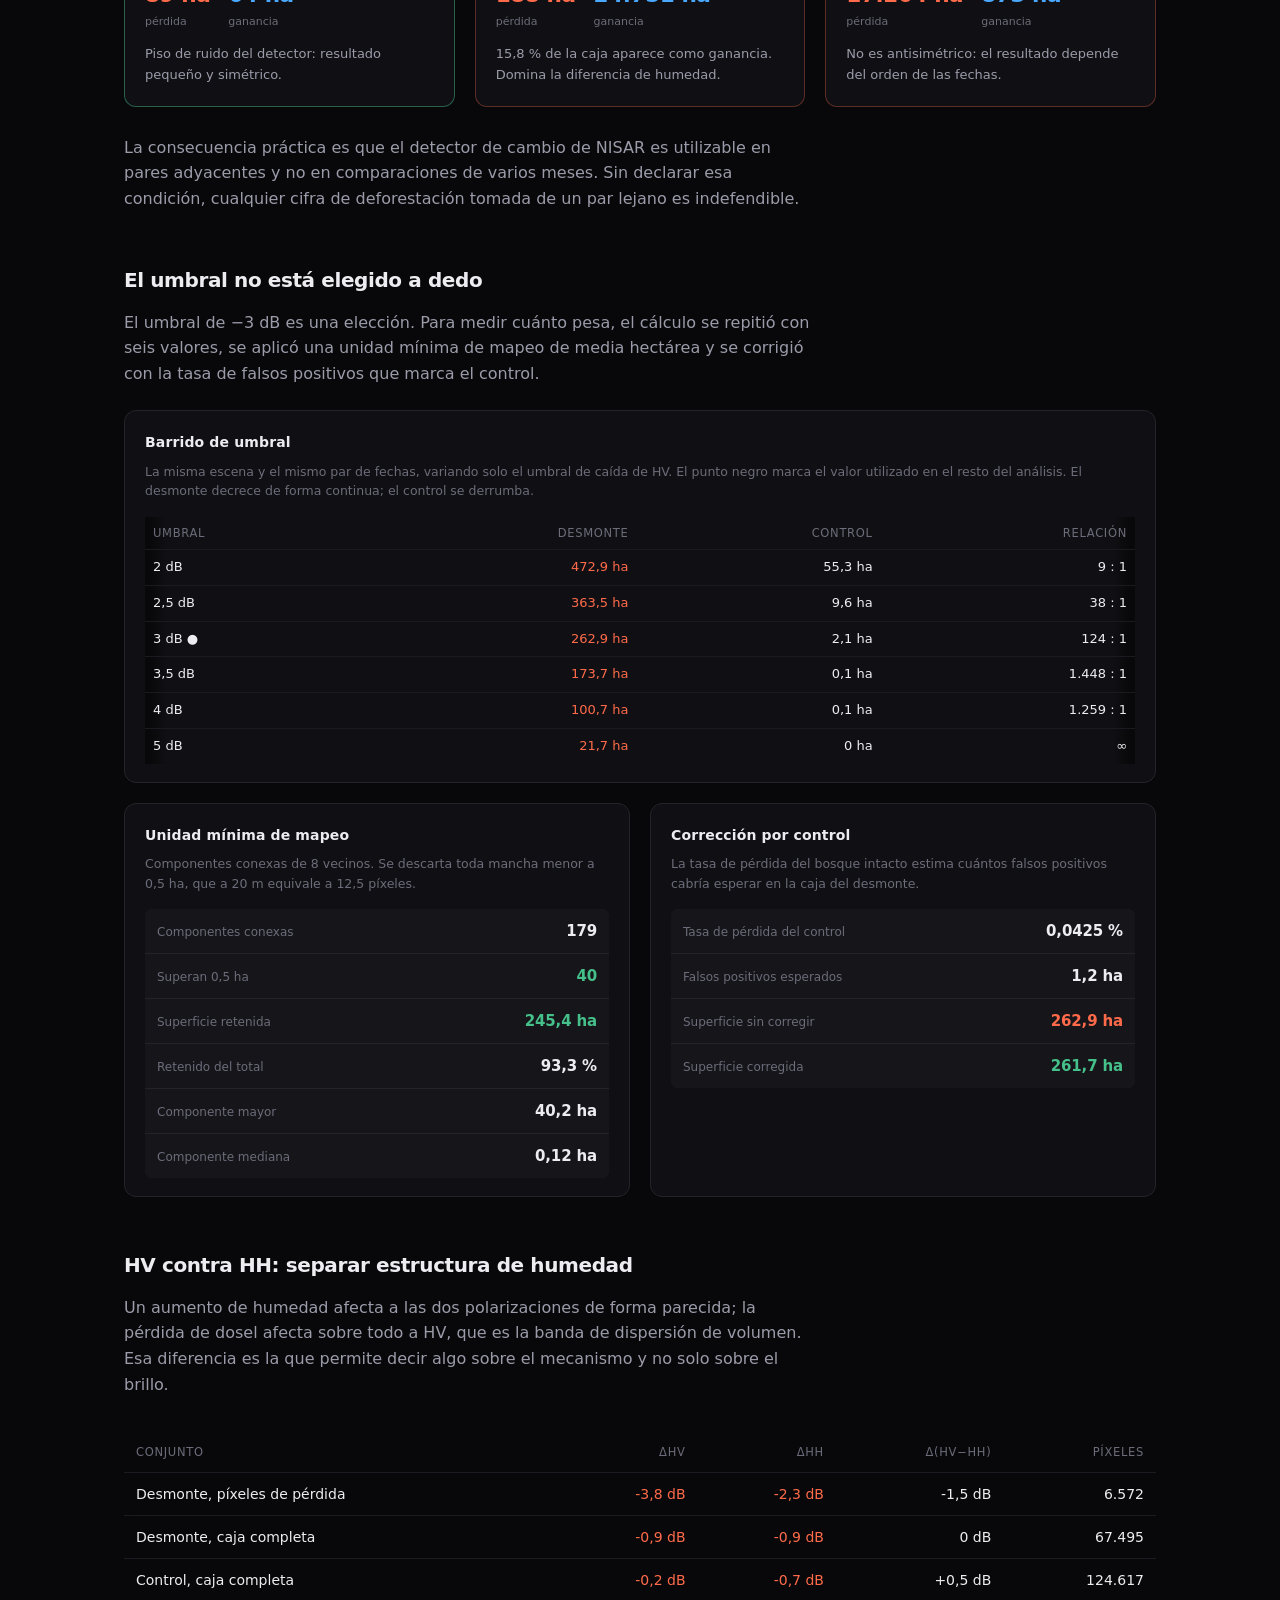
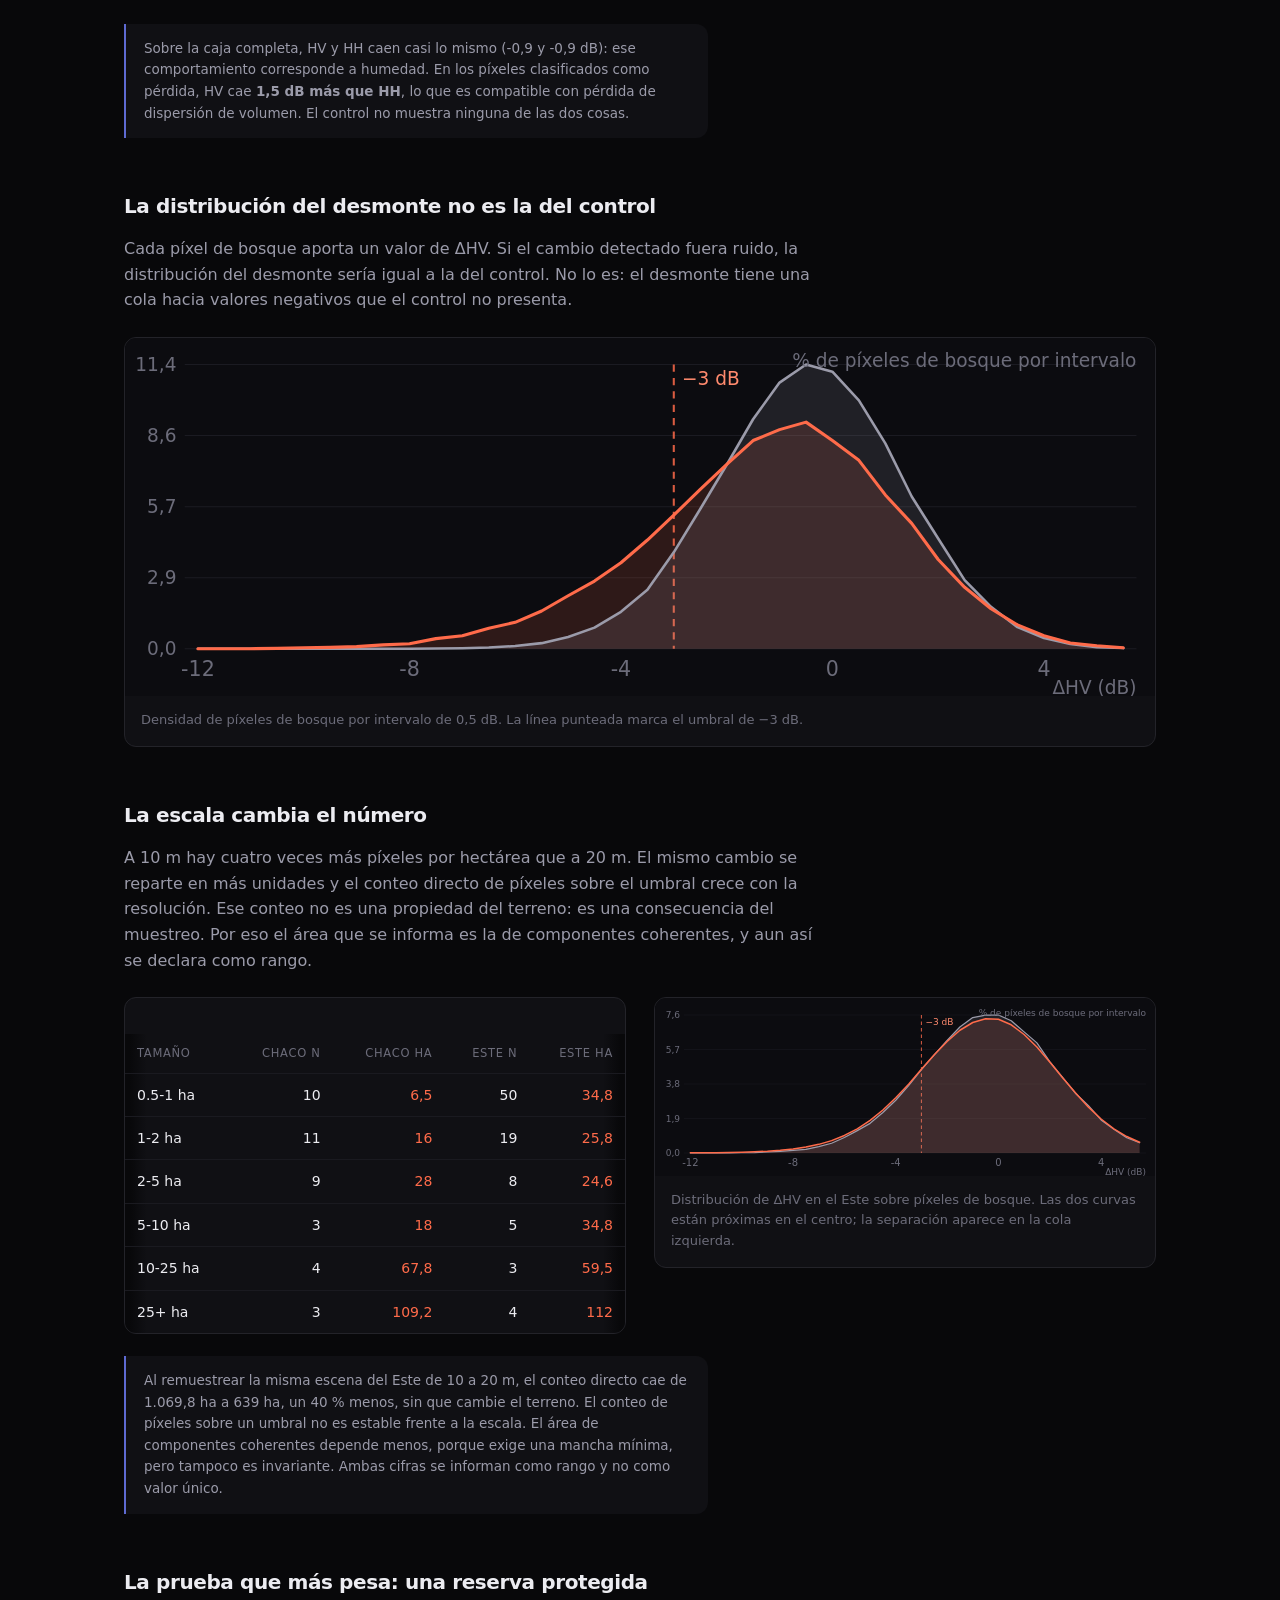
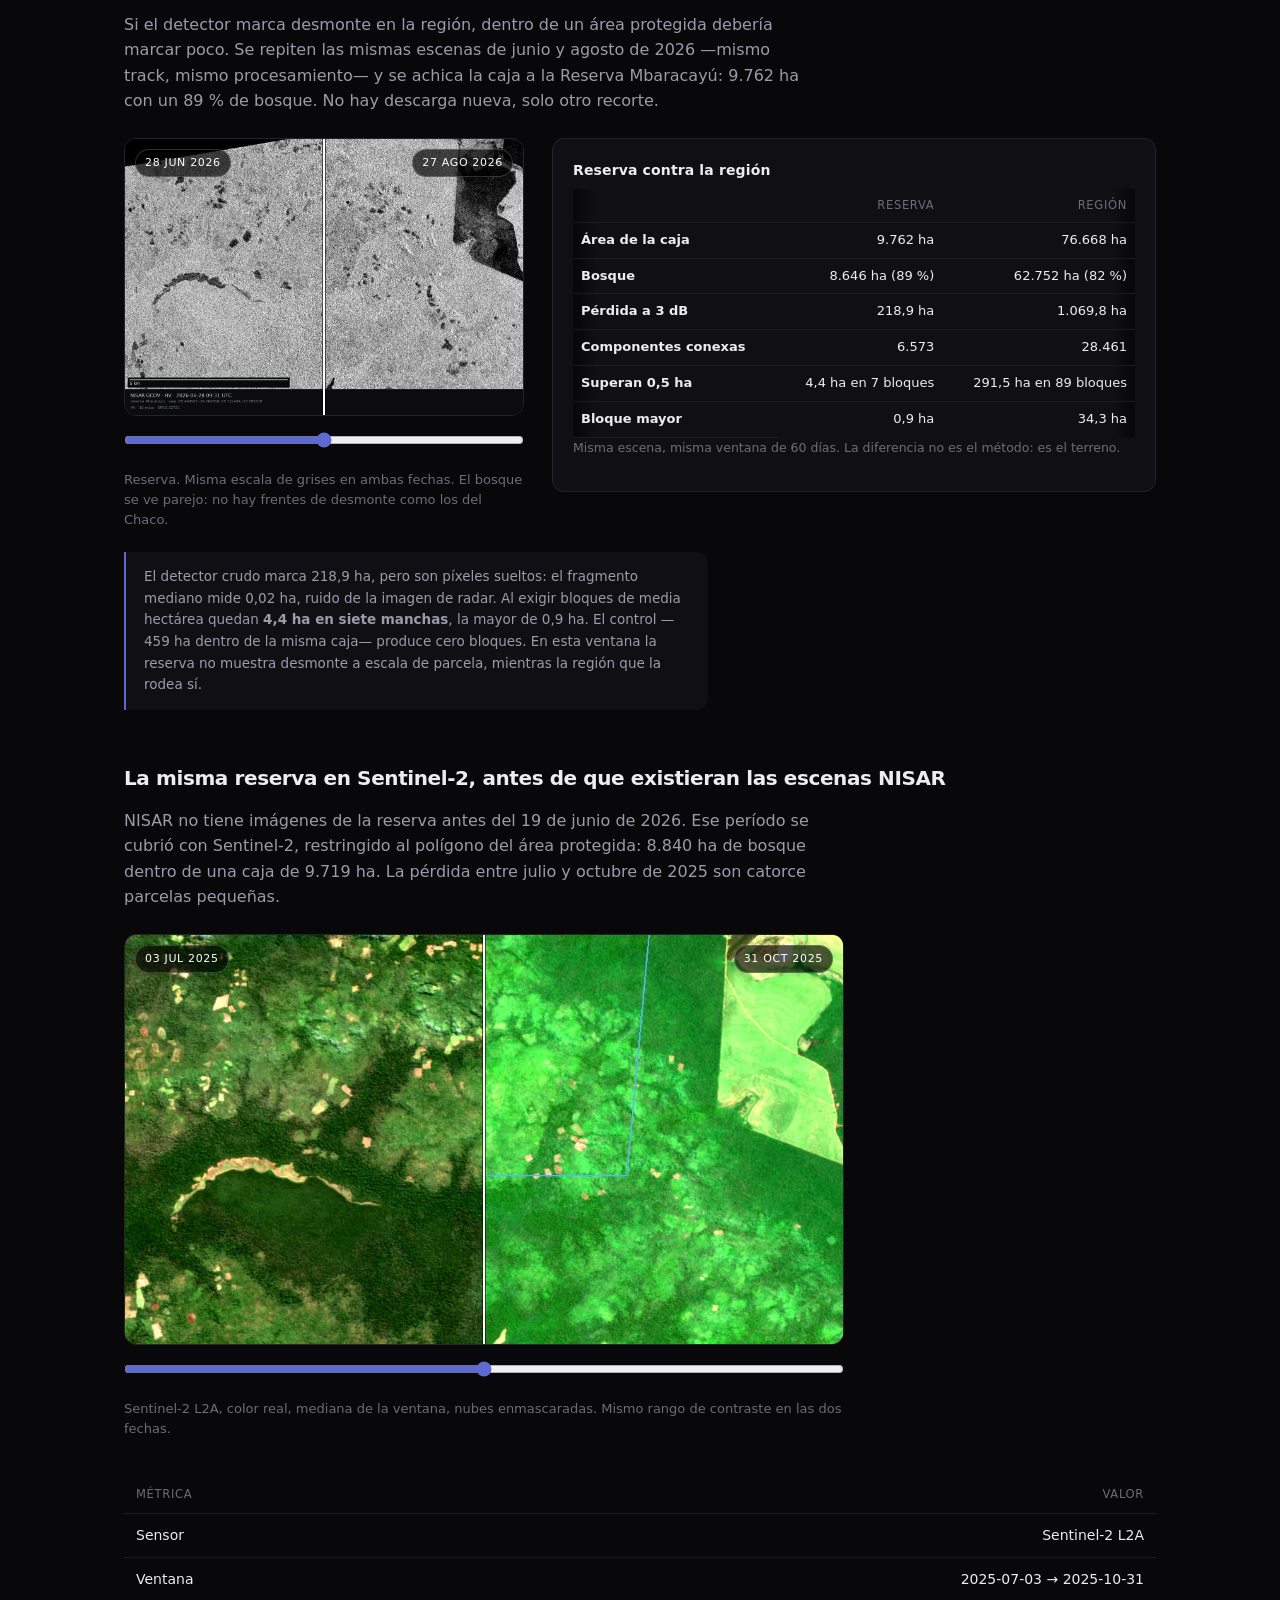
==== commit 208713f6: "feat(site): giro a pitch elevator en el hero, la novedad, la causa y el cierre" ====
--- a/index.html
+++ b/index.html
@@ -39,18 +39,17 @@
     <div class="hero__grid">
     <div class="hero__text">
     <p class="eyebrow">NISAR Canopy · NASA Space Apps Challenge 2026 · Dancing with the SARs</p>
-    <h1>El desmonte del Chaco, medido con radar<br><span class="accent">y contrastado contra bosque intacto</span></h1>
+    <h1>El desmonte avanza<br><span class="accent">cuando el cielo se cierra</span></h1>
     <p class="lede">
-      La banda L de NISAR atraviesa las nubes y no necesita luz solar, justo cuando el
-      monitoreo óptico se queda sin datos. Con esa señal medimos cuánto dosel se perdió,
-      dónde y en qué par de doce días, y lo comparamos contra un bosque sin intervención
-      usando las mismas imágenes y el mismo umbral.
+      En el Chaco, la temporada de lluvias coincide con el avance del desmonte y las imágenes
+      ópticas se van en nubes. <strong>NISAR Canopy</strong> abre la otra ventana: dibujás una
+      caja en el mapa, elegís dos fechas y la consola devuelve las hectáreas perdidas, con el
+      radar y el óptico en la misma grilla.
     </p>
     <p class="lede lede--intro">
-      Todo salió de <strong>NISAR Canopy</strong>, la consola abierta que construimos para
-      buscar escenas de la misión, correr los análisis y guardar el comprobante de cada
-      corrida. Esta página cuenta qué es, qué encontramos y hasta dónde llega: el método, el
-      control, la verificación óptica y los límites, con las cifras reproducibles.
+      Lo que antes era bajar dos gigas por escena, alinear grillas a mano y correr scripts
+      sueltos, ahora es una corrida que deja su comprobante. Acá está el caso medido: qué
+      encontramos, cómo sabemos que no es ruido y qué no prueba.
     </p>
 
     <div class="chips">
@@ -79,6 +78,11 @@
 
     <div class="stats" id="stats"></div>
 
+    <p class="pitch">
+      <strong>Lo distinto no es un algoritmo nuevo:</strong> es radar y óptico sobre la misma
+      grilla, control pareado y el plan exacto de comandos de cada corrida. Un resultado que se
+      vuelve a producir, no una captura de pantalla.
+    </p>
     <details class="en" lang="en">
       <summary>English summary for international judges</summary>
       <div class="en__body">
@@ -424,6 +428,19 @@
           </div>
         </div>
       </details>
+
+      <h3 class="sub" id="por-que">¿Por qué pasó?</h3>
+      <p class="prose">
+        La forma sugiere más que cualquier estadística: bloques rectangulares, contiguos y con
+        bordes rectos, alineados a un reticulado. Es el patrón de habilitación de pastura o
+        agricultura, no el de un incendio ni el de una tala selectiva.
+      </p>
+      <p class="prose">
+        Conviene ser preciso con lo que eso significa: este trabajo mide <strong>el cambio de
+        estructura y su fecha</strong>, y la verificación óptica confirma qué se ve en el
+        suelo. Atribuir la causa a un cultivo o a un establecimiento concreto pide catastros y
+        trabajo de campo, y por eso queda como próximo paso y no como conclusión.
+      </p>
     </div>
   </section>
 
@@ -821,6 +838,12 @@
         que el mismo flujo sirva de forma operativa, y con datos de campo puede volverse una
         herramienta bastante más completa.
       </p>
+
+      <p class="closing" id="cierre">
+        El Chaco se puede medir sin depender de que esté despejado. Eso es lo que deja este
+        proyecto: no un visor más, sino una forma de mirar que no se corta con la temporada de
+        lluvias.
+      </p>
     </div>
   </section>
 
--- a/styles.css
+++ b/styles.css
@@ -1253,3 +1253,85 @@
 @media (max-width: 860px) {
   .gallery { columns: 1; }
 }
+
+/* ---------- responsive: correcciones moviles ---------- */
+
+/* La regla de columnas del scrolly quedo despues de su media query y la pisaba. */
+@media (max-width: 900px) {
+  .scrolly { grid-template-columns: minmax(0, 1fr); }
+}
+
+@media (max-width: 700px) {
+  .nav__inner { gap: 8px; padding: 0 12px; }
+  .nav__links a { padding: 6px 9px; font-size: 12.5px; }
+  .nav__repo { padding: 5px 10px; font-size: 12.5px; }
+  .nav__links { mask-image: linear-gradient(to right, #000 86%, rgba(0, 0, 0, 0)); }
+
+  .table-wrap table { font-size: 12.5px; }
+  .table-wrap th, .table-wrap td { padding: 8px 8px; white-space: normal; }
+  .table-wrap caption { font-size: 12px; }
+
+  .scrolly-step h3 { font-size: 1.1rem; }
+  .scrolly-step p { font-size: 14px; }
+
+  .panel > figcaption, .deep__body figcaption { font-size: 12px; }
+
+  h3.sub { margin-top: 34px; }
+  .section { padding: 48px 0; }
+}
+
+/* Aviso visual de que la tabla se puede desplazar */
+.table-wrap {
+  background:
+    linear-gradient(to right, var(--bg) 20%, rgba(8, 8, 10, 0)) left center,
+    linear-gradient(to left, var(--bg) 20%, rgba(8, 8, 10, 0)) right center,
+    radial-gradient(farthest-side at 0 50%, rgba(0, 0, 0, 0.55), rgba(0, 0, 0, 0)) left center,
+    radial-gradient(farthest-side at 100% 50%, rgba(0, 0, 0, 0.55), rgba(0, 0, 0, 0)) right center;
+  background-repeat: no-repeat;
+  background-size: 22px 100%, 22px 100%, 12px 100%, 12px 100%;
+  background-attachment: local, local, scroll, scroll;
+}
+
+@media (max-width: 480px) {
+  .nav__links a { padding: 6px 7px; font-size: 12px; }
+  .nav__repo { padding: 5px 9px; font-size: 12px; }
+  .table-wrap table { font-size: 11.5px; }
+  .table-wrap th, .table-wrap td { padding: 7px 6px; }
+}
+
+@media (max-width: 900px) {
+  .scrolly-step p { max-width: 62ch; }
+}
+
+/* ---------- piezas de pitch ---------- */
+
+.pitch {
+  margin: 6px 0 34px;
+  padding: 18px 22px;
+  font-size: clamp(14px, 1.6vw, 15.5px);
+  line-height: 1.6;
+  color: var(--muted);
+  background: var(--panel);
+  border-left: 3px solid var(--iris);
+  border-radius: 0 var(--radius) var(--radius) 0;
+}
+
+.pitch strong { color: var(--text); font-weight: 620; }
+
+.closing {
+  margin: 40px 0 0;
+  max-width: 44ch;
+  font-size: clamp(1.15rem, 2.6vw, 1.6rem);
+  line-height: 1.35;
+  letter-spacing: -0.02em;
+  color: var(--text);
+}
+
+.closing::before {
+  content: "";
+  display: block;
+  width: 46px;
+  height: 2px;
+  margin-bottom: 20px;
+  background: var(--iris);
+}
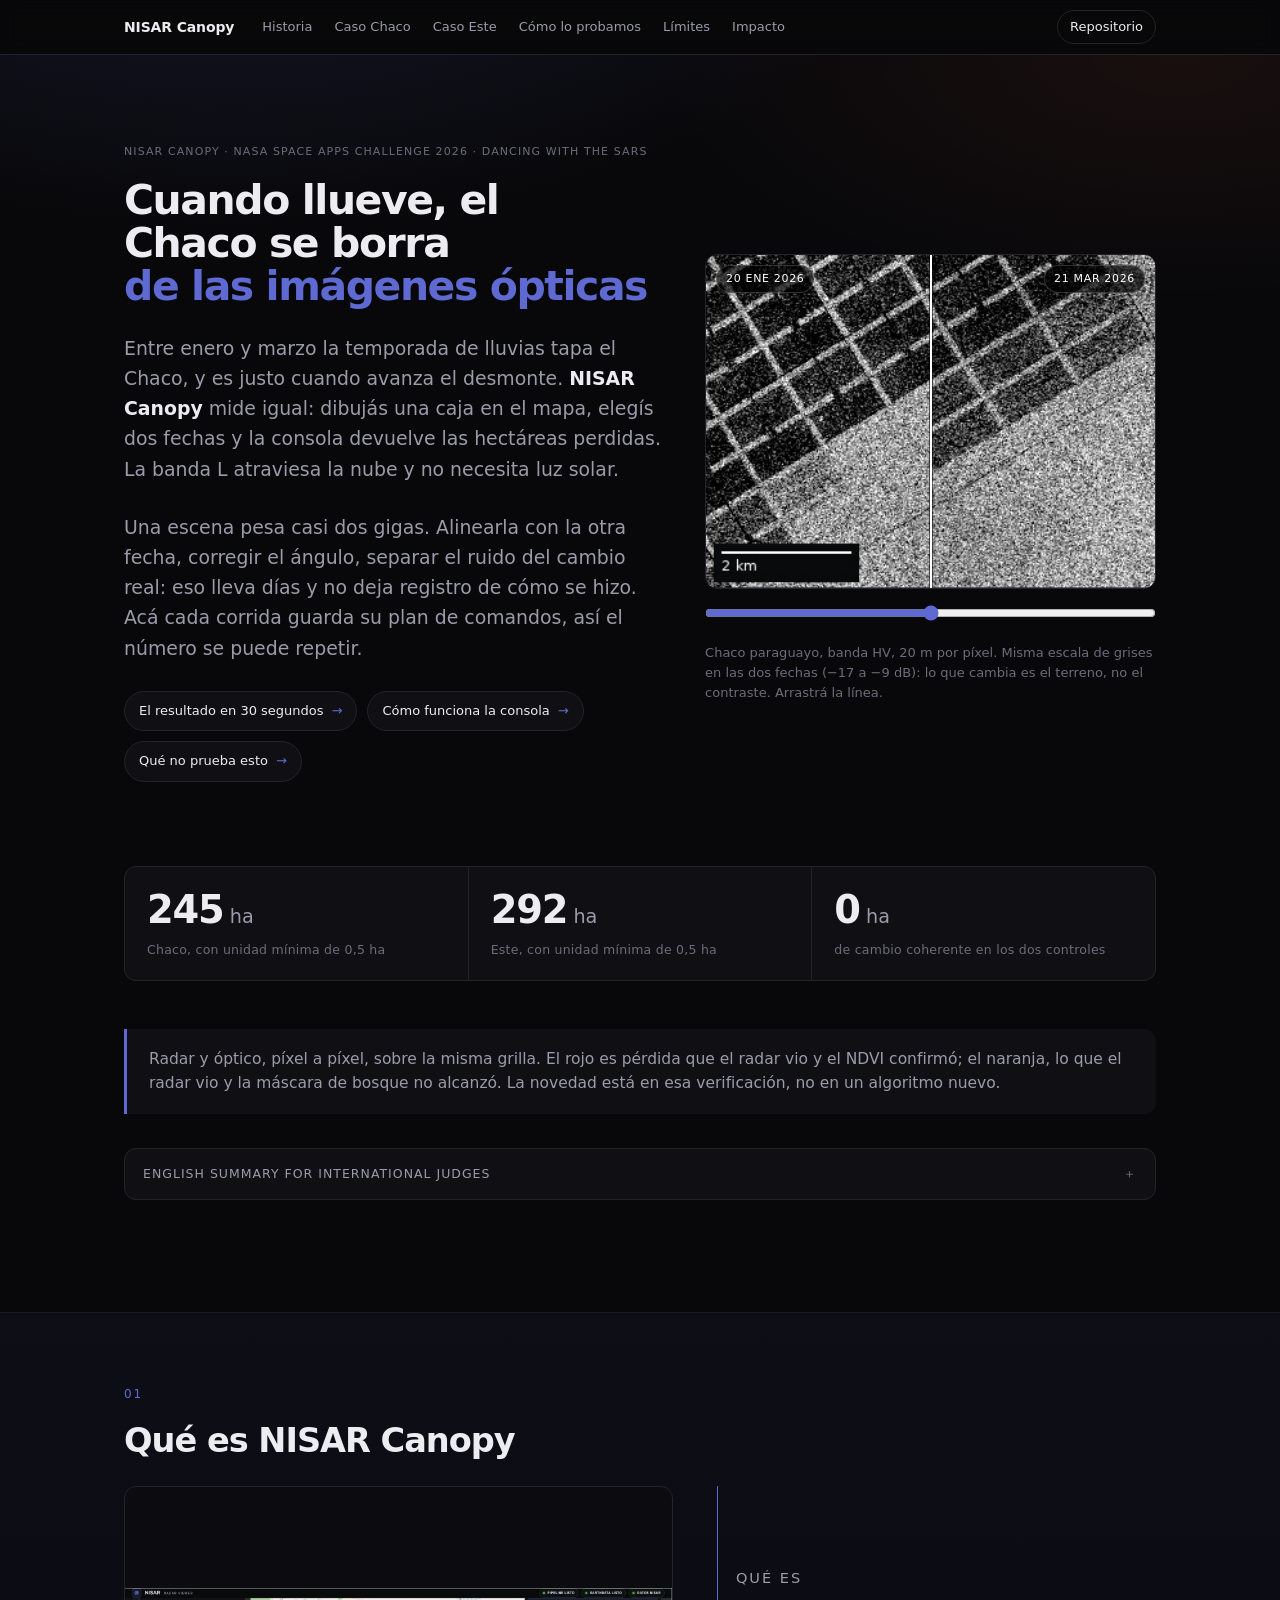
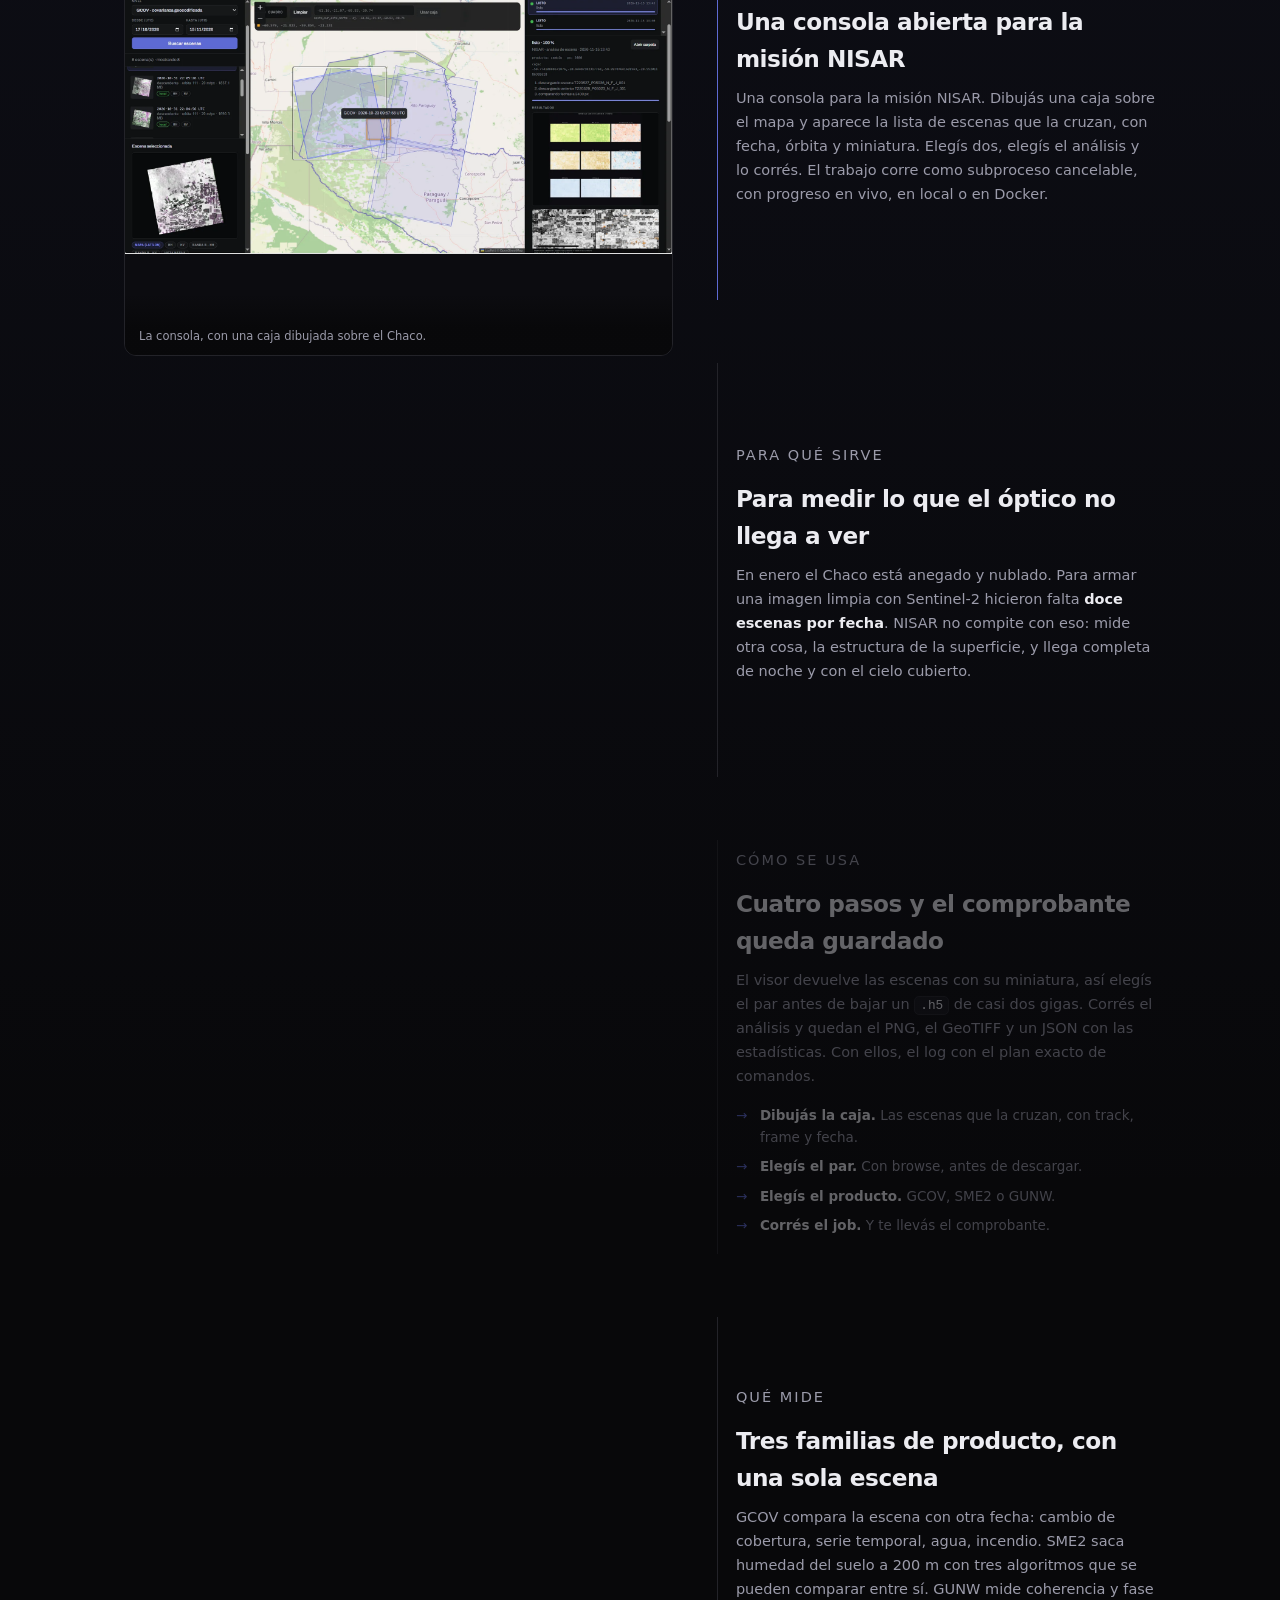
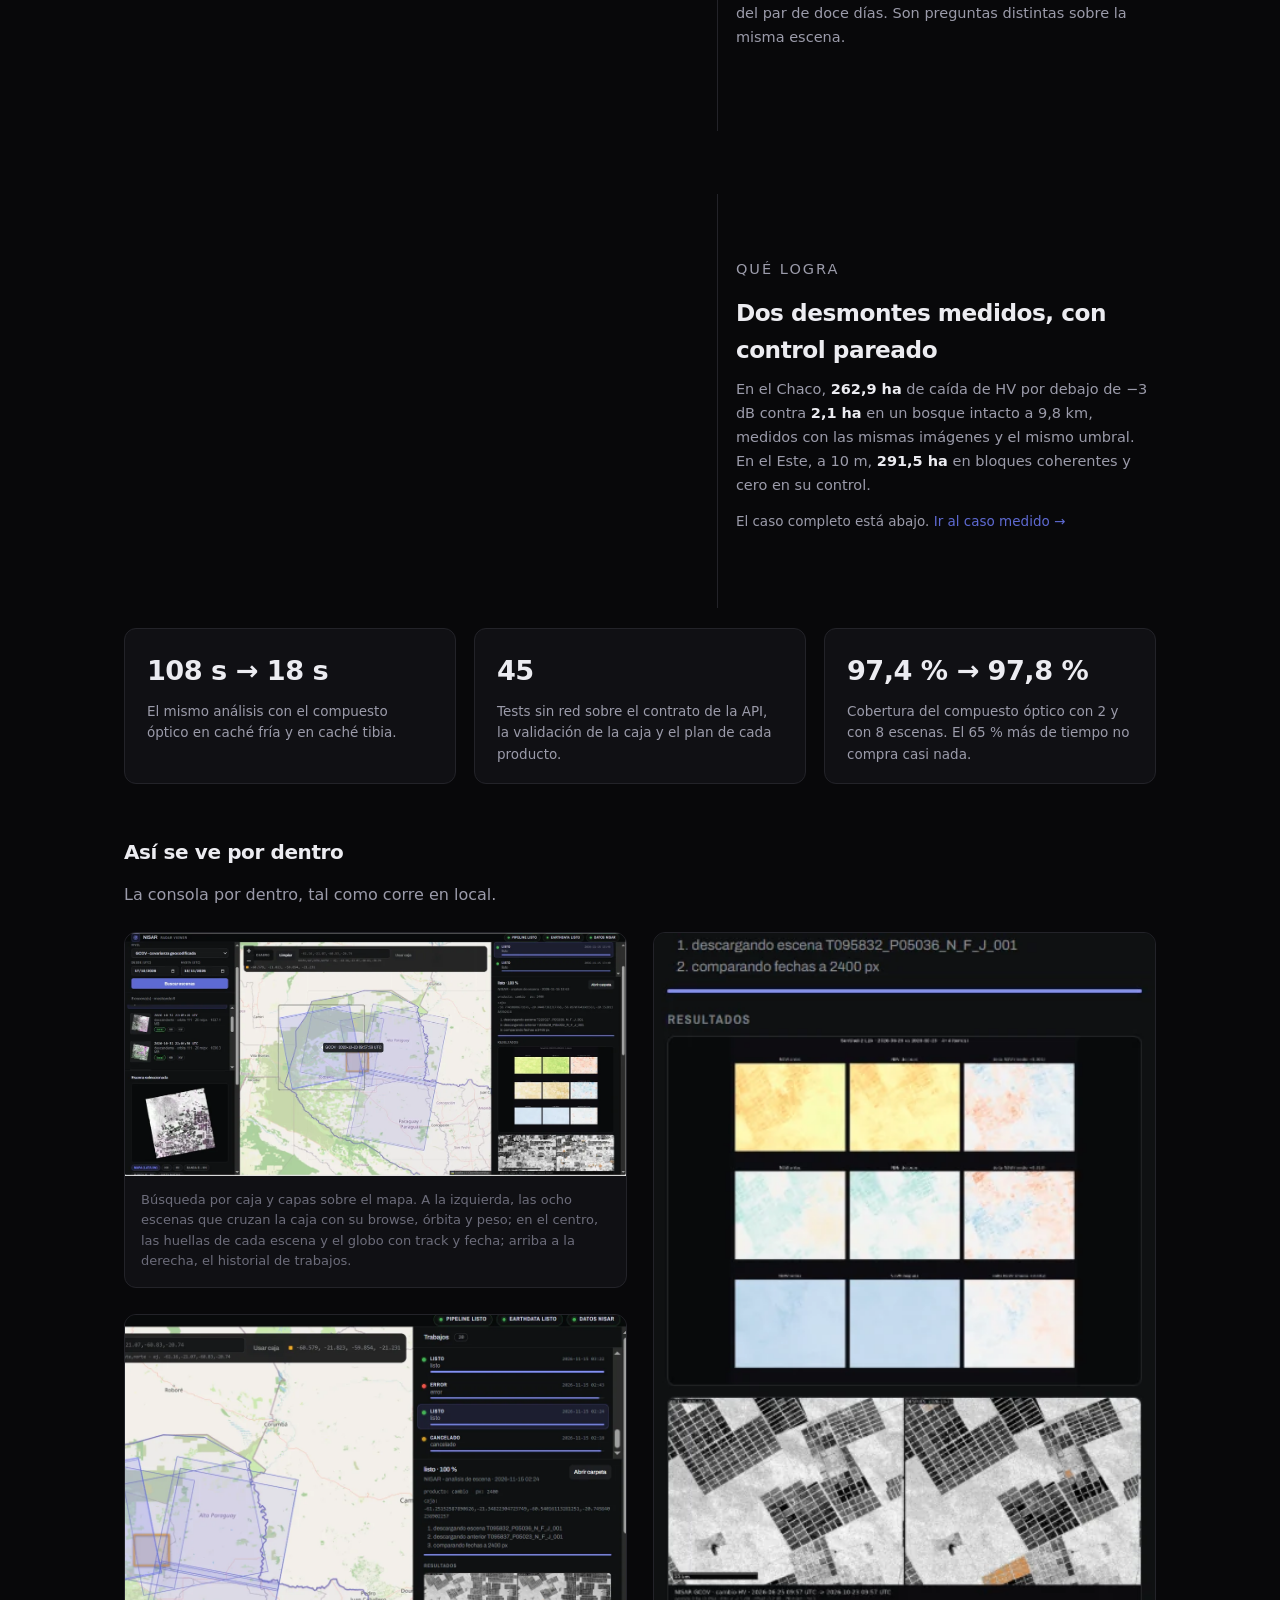
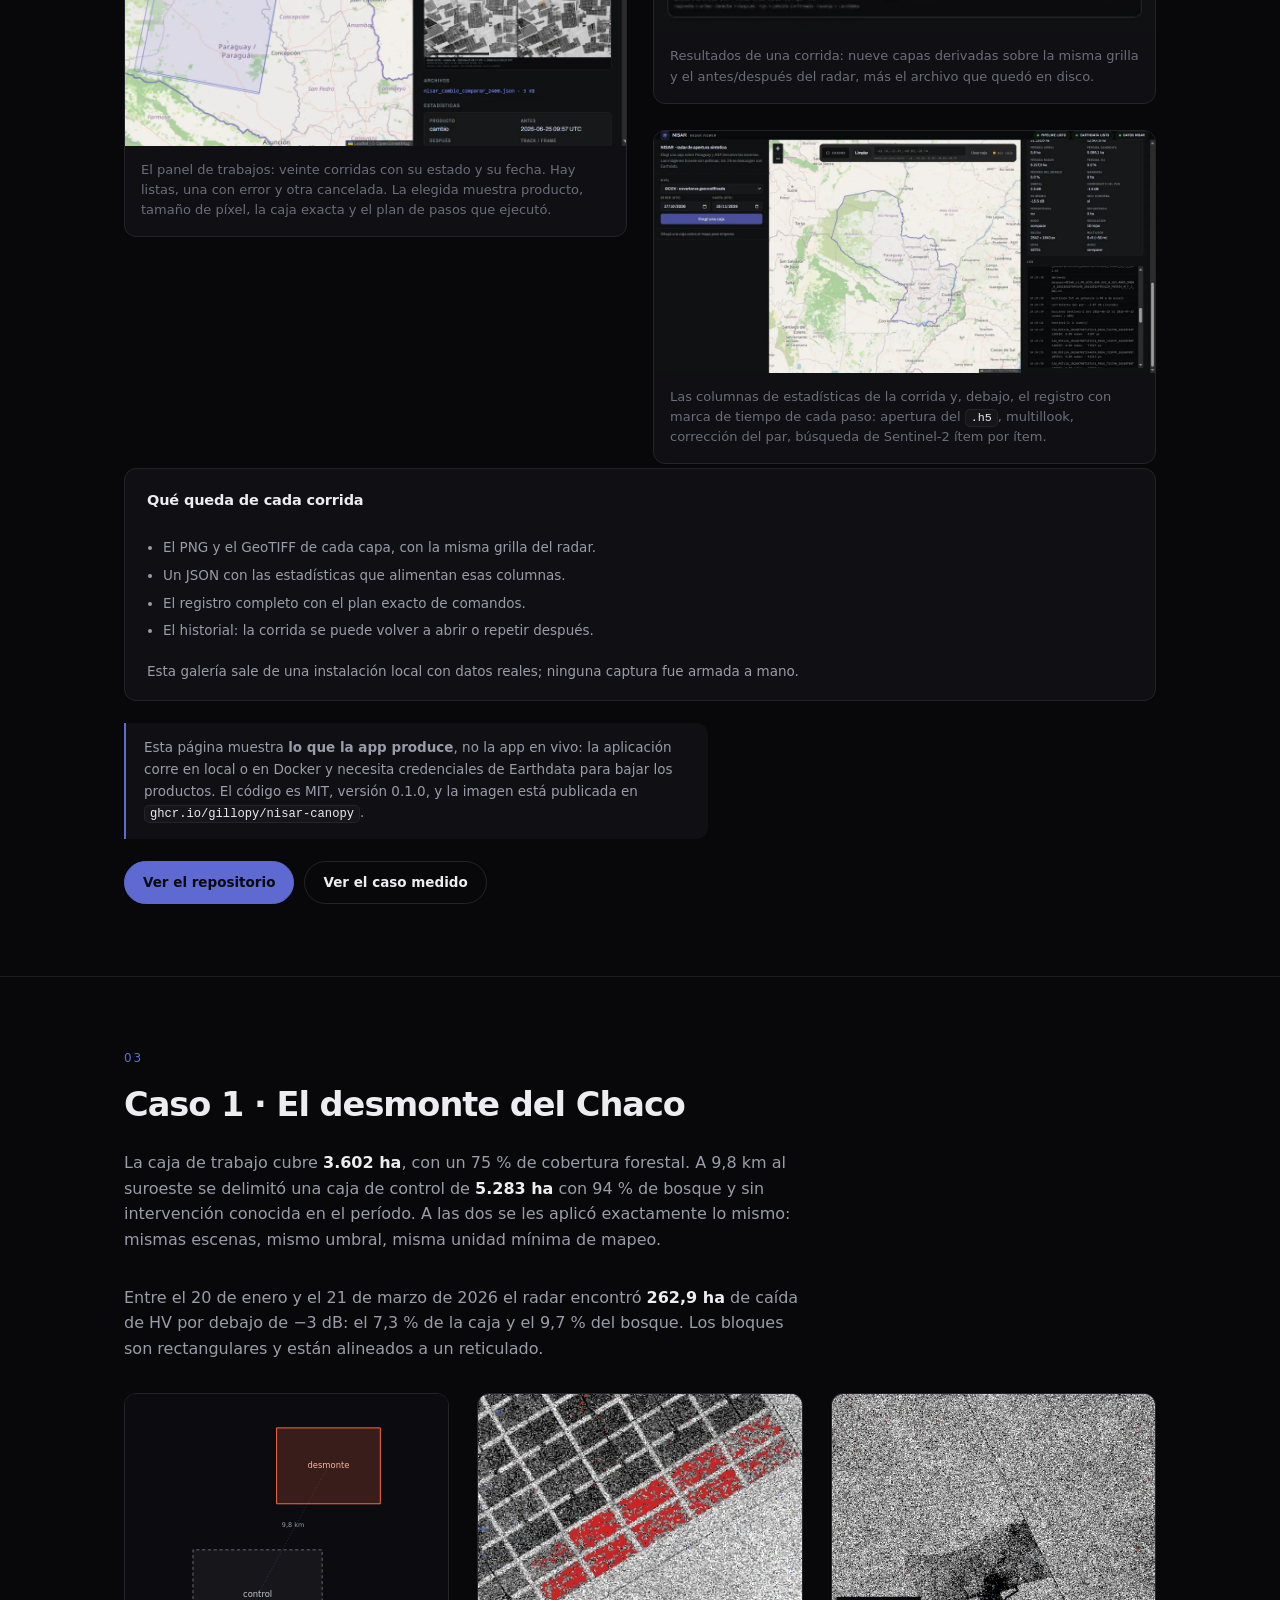
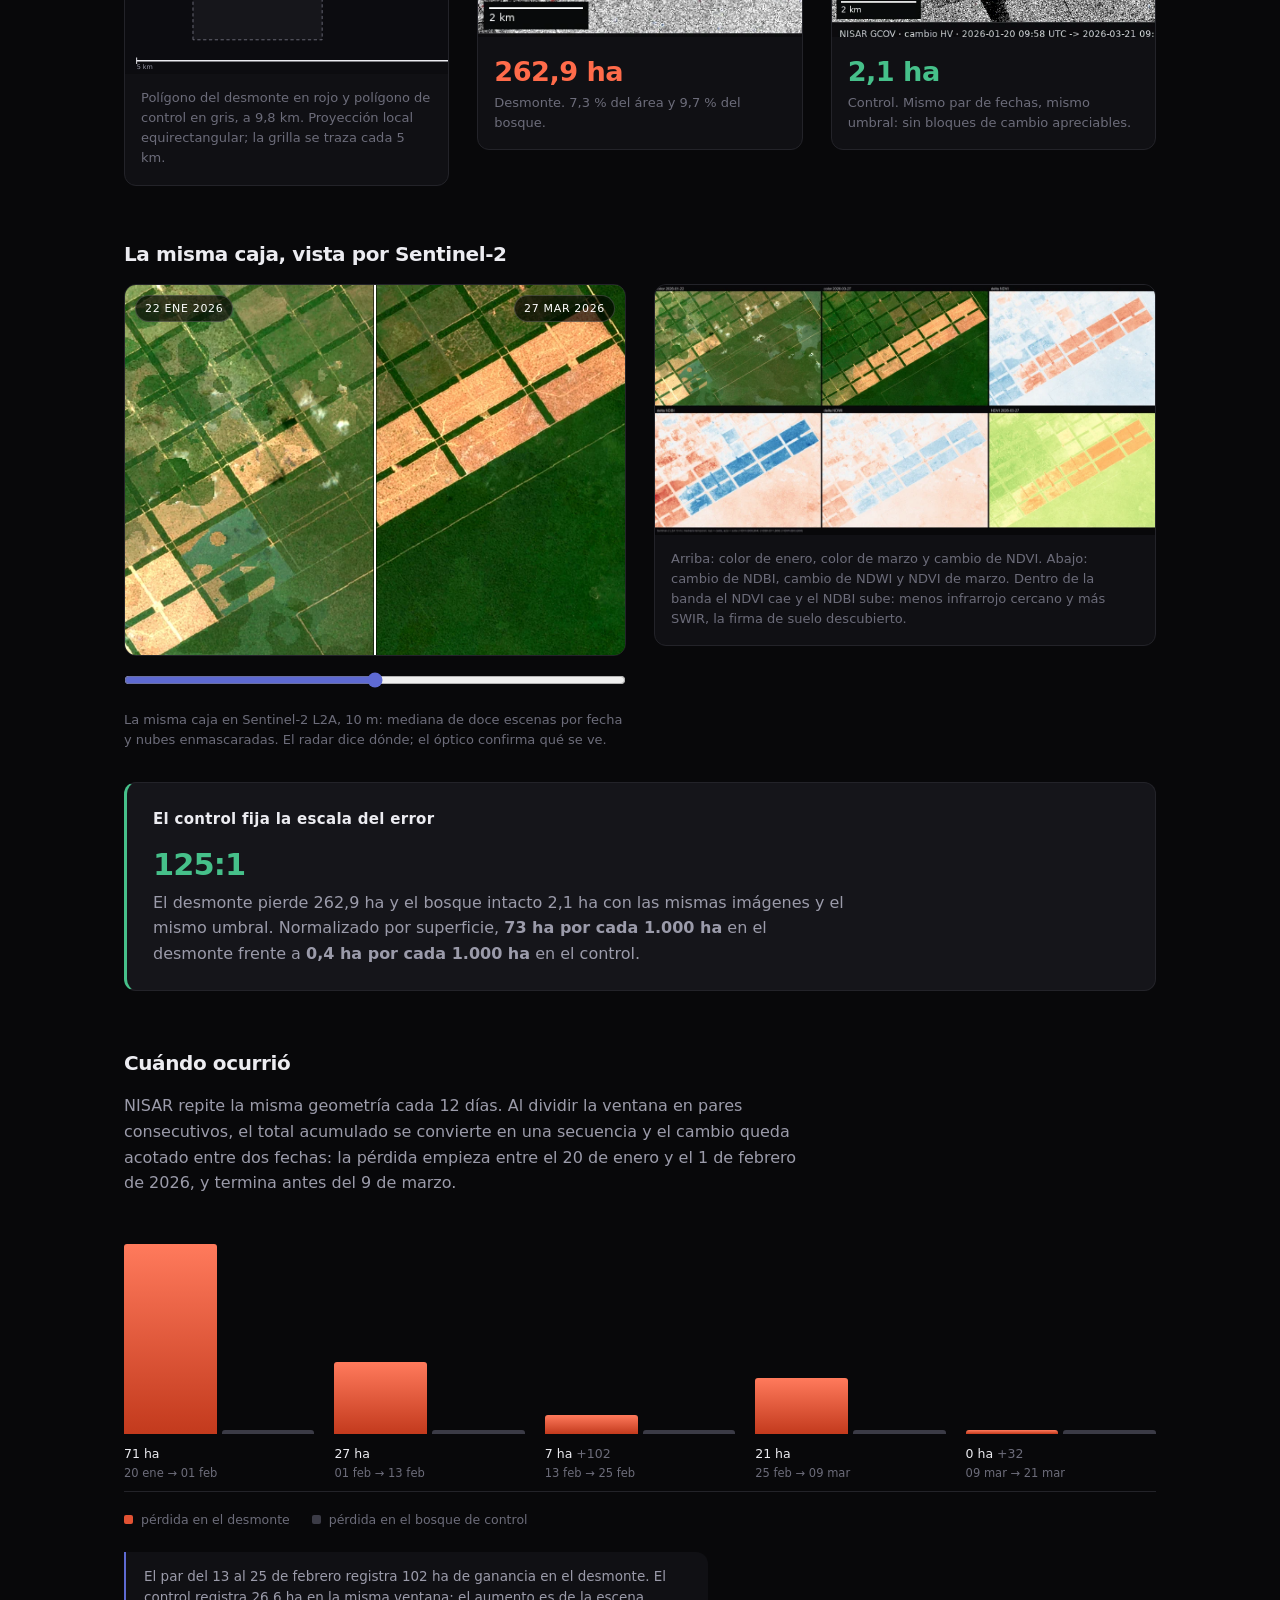
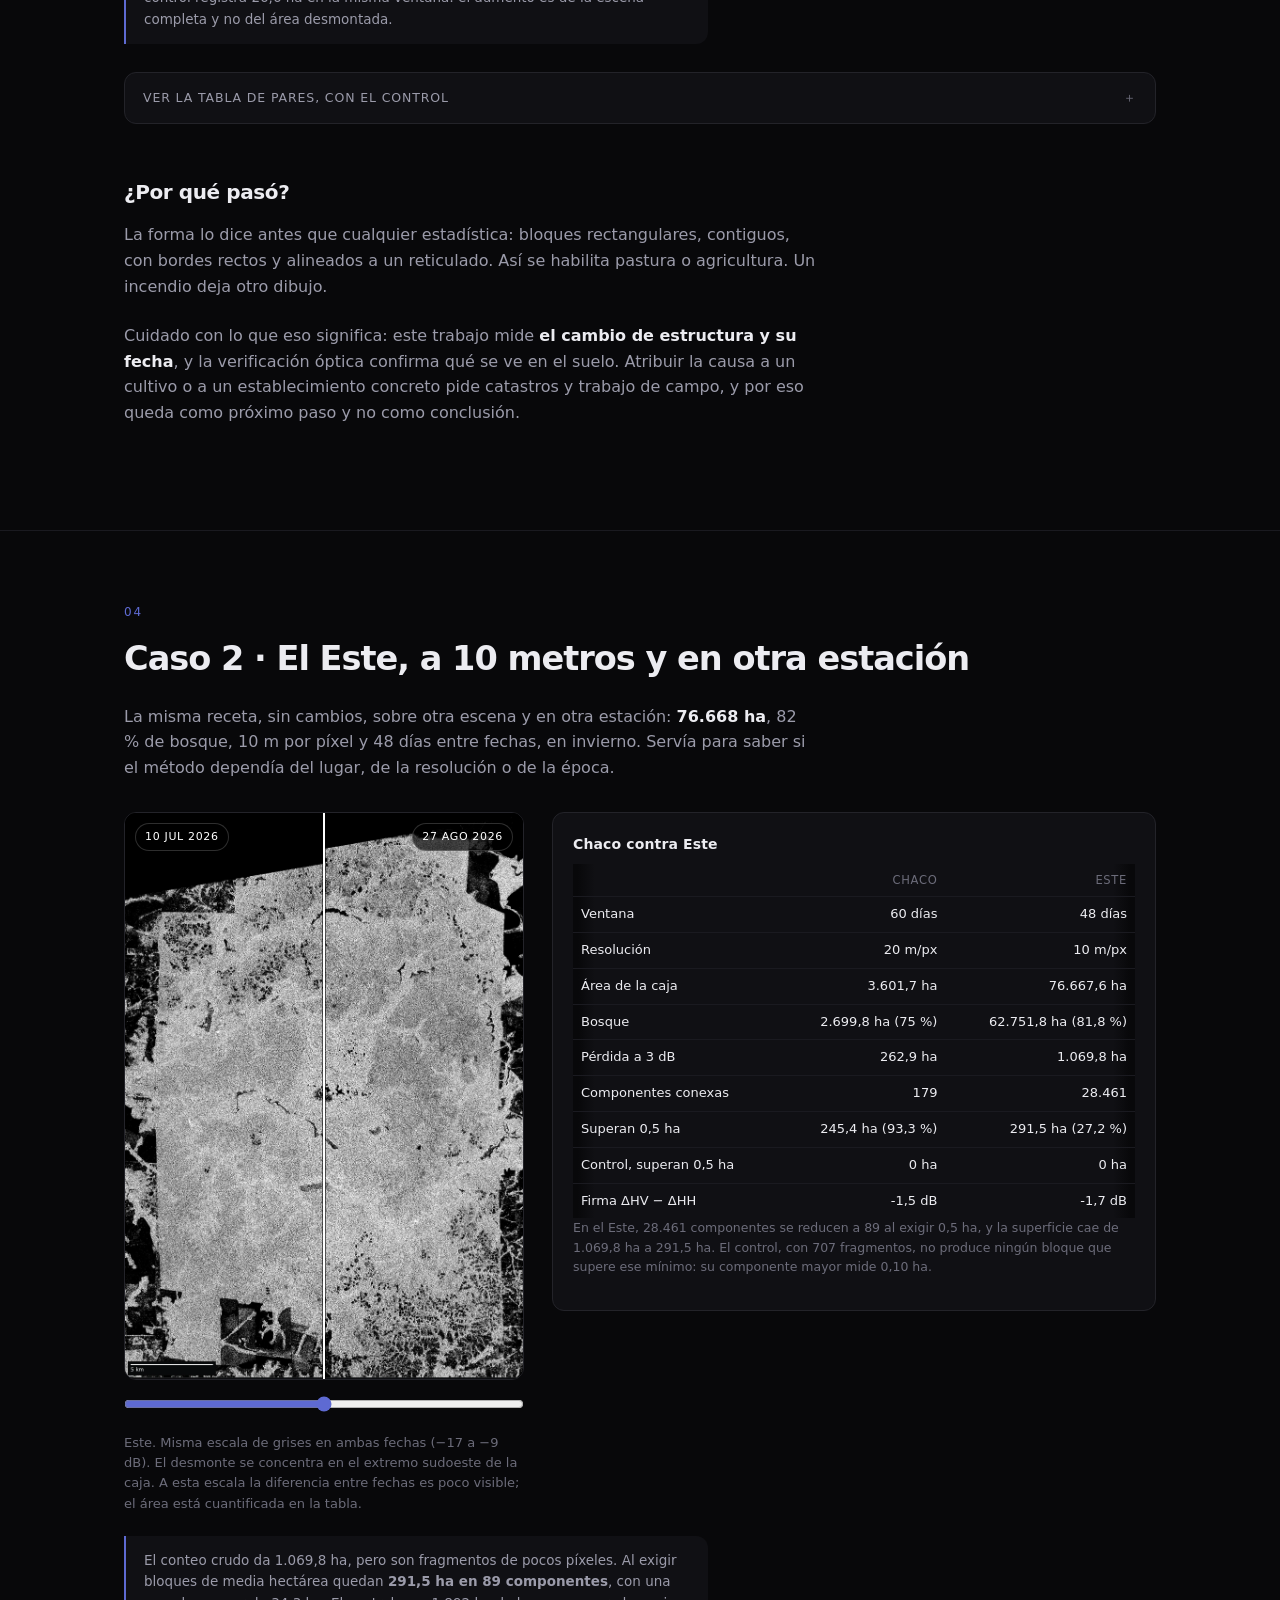
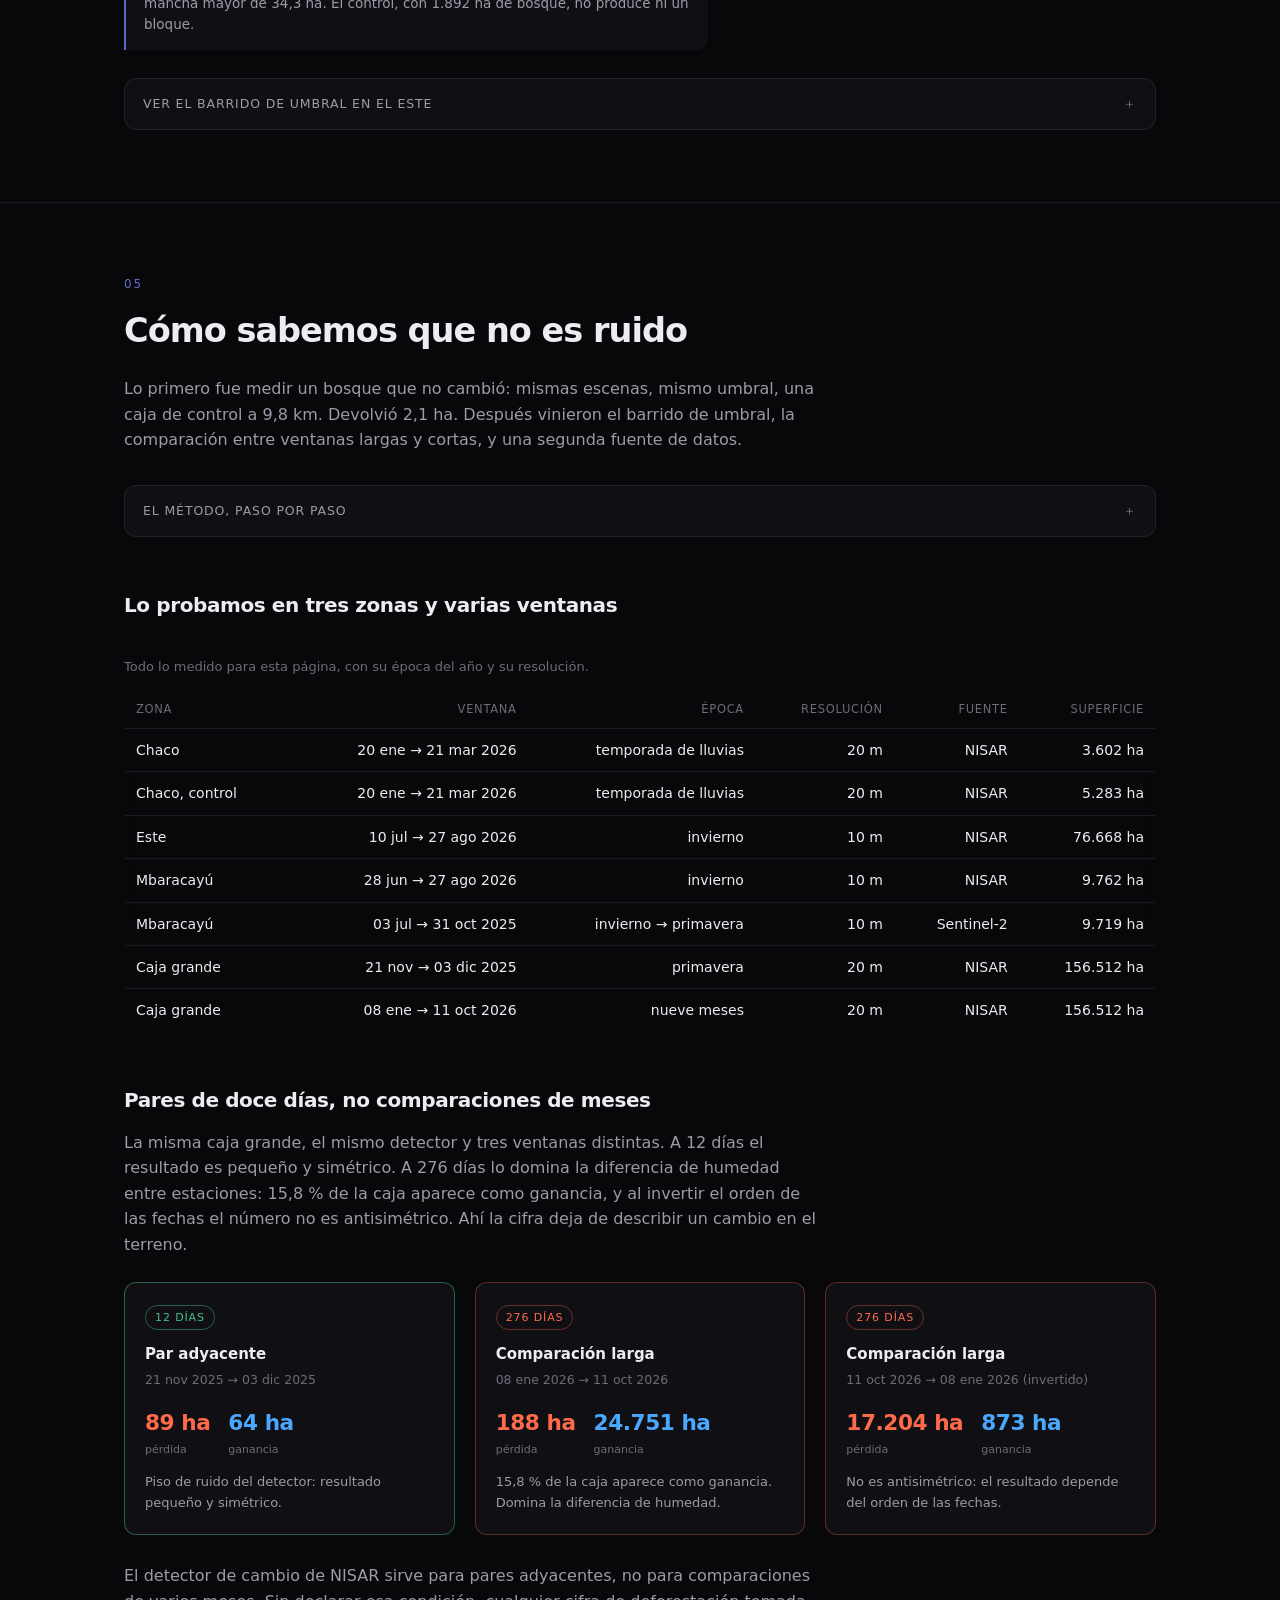
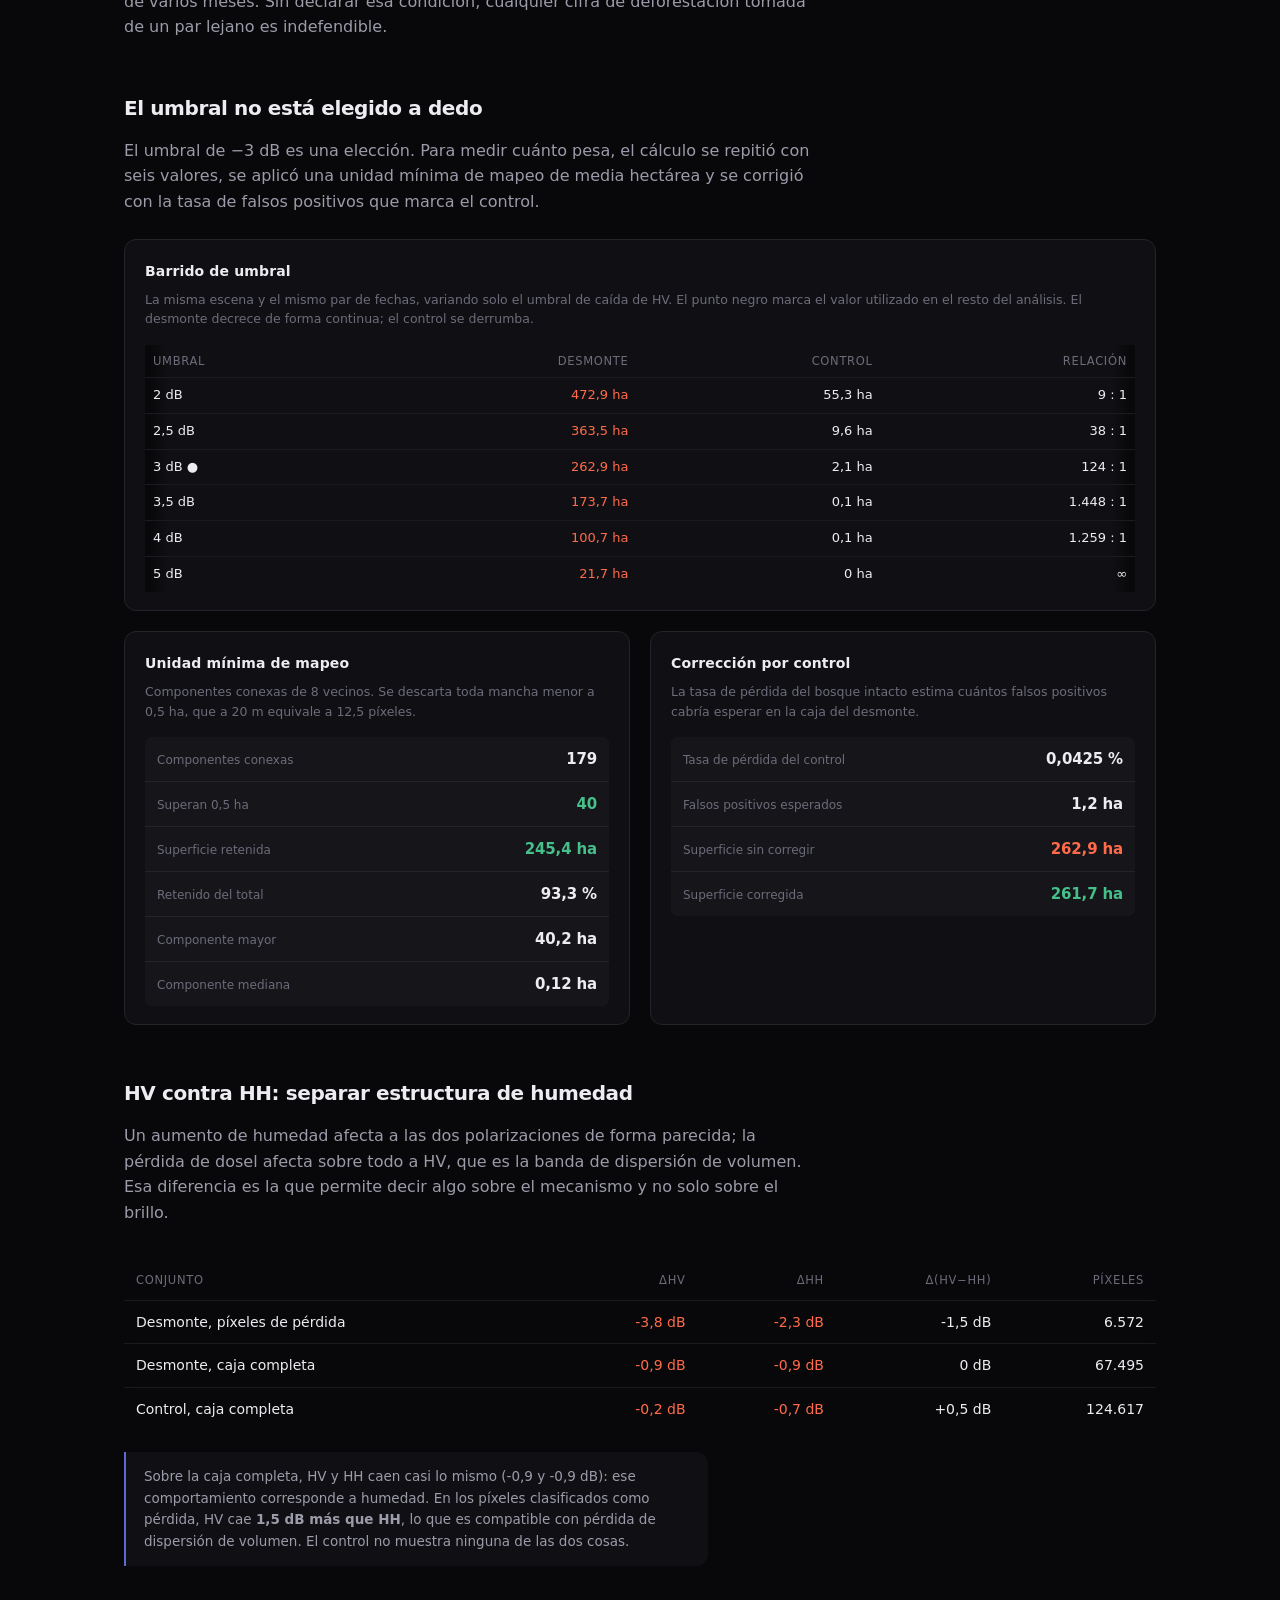
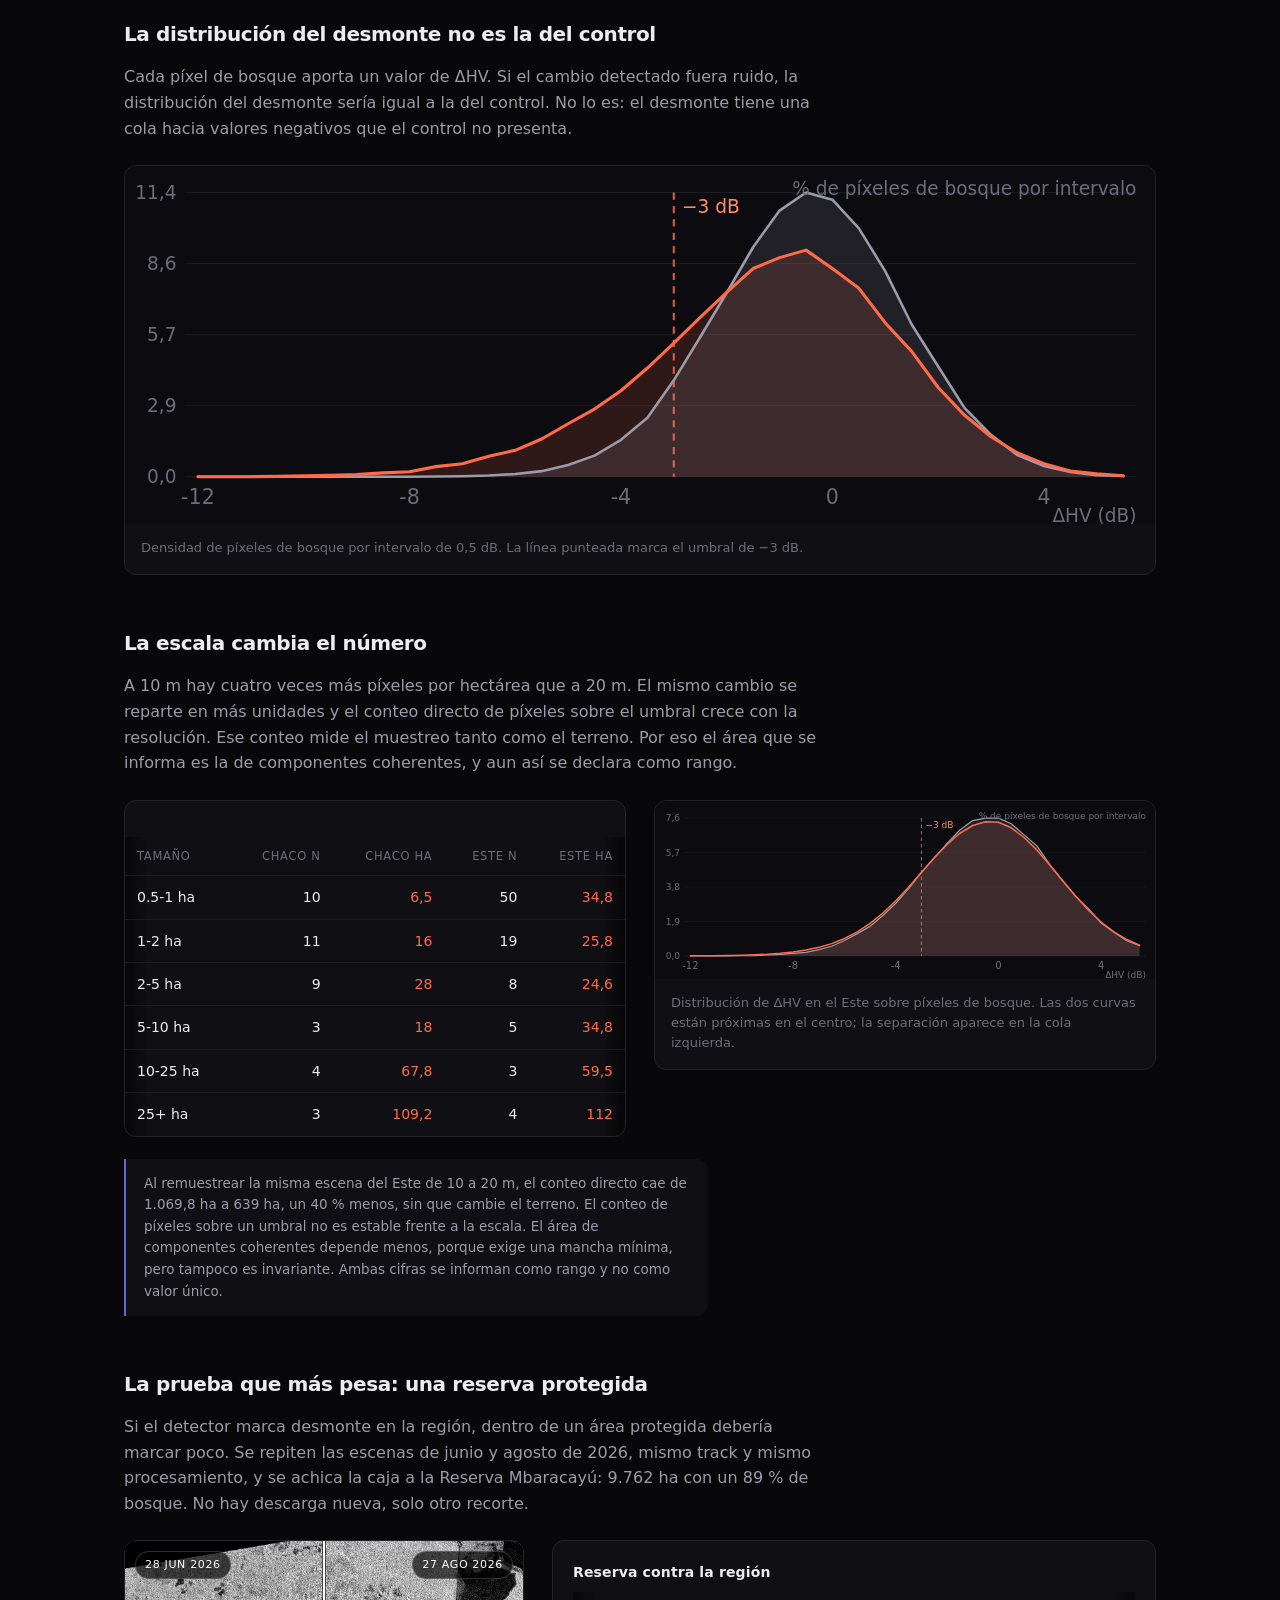
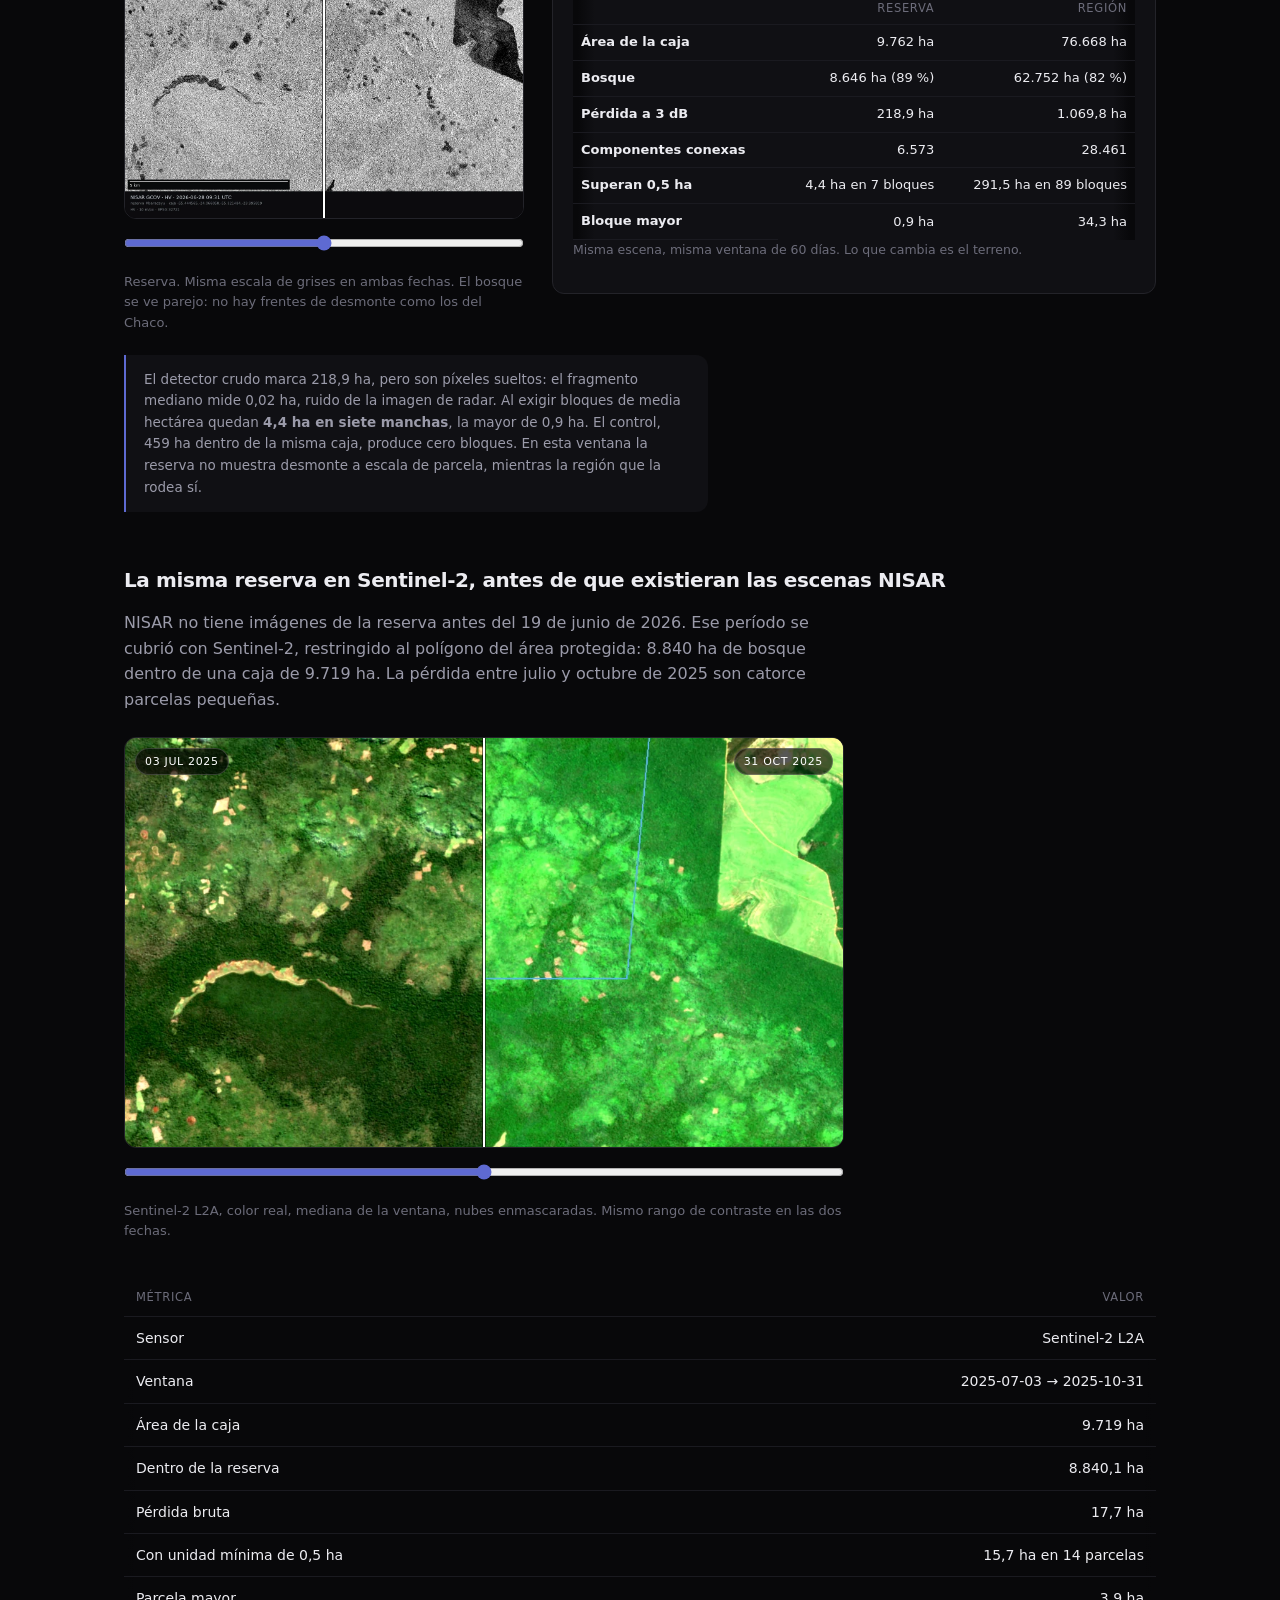
==== commit 189785ea: "refactor(site): reescribir la voz del sitio con criterio editorial" ====
--- a/index.html
+++ b/index.html
@@ -39,17 +39,17 @@
     <div class="hero__grid">
     <div class="hero__text">
     <p class="eyebrow">NISAR Canopy · NASA Space Apps Challenge 2026 · Dancing with the SARs</p>
-    <h1>El desmonte avanza<br><span class="accent">cuando el cielo se cierra</span></h1>
+    <h1>Cuando llueve, el Chaco se borra<br><span class="accent">de las imágenes ópticas</span></h1>
     <p class="lede">
-      En el Chaco, la temporada de lluvias coincide con el avance del desmonte y las imágenes
-      ópticas se van en nubes. <strong>NISAR Canopy</strong> abre la otra ventana: dibujás una
-      caja en el mapa, elegís dos fechas y la consola devuelve las hectáreas perdidas, con el
-      radar y el óptico en la misma grilla.
+      Entre enero y marzo la temporada de lluvias tapa el Chaco, y es justo cuando avanza el
+      desmonte. <strong>NISAR Canopy</strong> mide igual: dibujás una caja en el mapa, elegís
+      dos fechas y la consola devuelve las hectáreas perdidas. La banda L atraviesa la nube y
+      no necesita luz solar.
     </p>
     <p class="lede lede--intro">
-      Lo que antes era bajar dos gigas por escena, alinear grillas a mano y correr scripts
-      sueltos, ahora es una corrida que deja su comprobante. Acá está el caso medido: qué
-      encontramos, cómo sabemos que no es ruido y qué no prueba.
+      Una escena pesa casi dos gigas. Alinearla con la otra fecha, corregir el ángulo, separar
+      el ruido del cambio real: eso lleva días y no deja registro de cómo se hizo. Acá cada
+      corrida guarda su plan de comandos, así el número se puede repetir.
     </p>
 
     <div class="chips">
@@ -79,9 +79,9 @@
     <div class="stats" id="stats"></div>
 
     <p class="pitch">
-      <strong>Lo distinto no es un algoritmo nuevo:</strong> es radar y óptico sobre la misma
-      grilla, control pareado y el plan exacto de comandos de cada corrida. Un resultado que se
-      vuelve a producir, no una captura de pantalla.
+      Radar y óptico, píxel a píxel, sobre la misma grilla. El rojo es pérdida que el radar vio
+      y el NDVI confirmó; el naranja, lo que el radar vio y la máscara de bosque no alcanzó. La
+      novedad está en esa verificación, no en un algoritmo nuevo.
     </p>
     <details class="en" lang="en">
       <summary>English summary for international judges</summary>
@@ -113,11 +113,7 @@
   <section id="historia" class="section scrolly-section">
     <div class="wrap">
       <p class="index">01</p>
-      <h2>Qué es NISAR Canopy, contado mientras bajás</h2>
-      <p class="prose">
-        Cinco paradas: qué es, para qué sirve, cómo se usa, qué mide y qué logró. El panel de
-        la izquierda cambia con cada una.
-      </p>
+      <h2>Qué es NISAR Canopy</h2>
 
       <div class="scrolly" data-scrolly>
         <div class="scrolly__visual">
@@ -148,11 +144,10 @@
             <p class="scrolly__kicker">Qué es</p>
             <h3>Una consola abierta para la misión NISAR</h3>
             <p>
-              NISAR Canopy es una aplicación web: dibujás una caja sobre el mapa, busca las
-              escenas de radar de la misión que la cruzan y corre el análisis que elijas.
-              Backend en FastAPI, frontend en React con Leaflet y el pipeline de radar en
-              Python, cada trabajo como subproceso cancelable con progreso en vivo. Corre en
-              local o en Docker.
+              Una consola para la misión NISAR. Dibujás una caja sobre el mapa y aparece la
+              lista de escenas que la cruzan, con fecha, órbita y miniatura. Elegís dos, elegís
+              el análisis y lo corrés. El trabajo corre como subproceso cancelable, con
+              progreso en vivo, en local o en Docker.
             </p>
             <figure class="scrolly-step__fig">
               <img src="img/consola.webp" alt="Captura de la consola NISAR Canopy con una caja de análisis dibujada sobre el Chaco" loading="lazy" decoding="async">
@@ -163,12 +158,10 @@
             <p class="scrolly__kicker">Para qué sirve</p>
             <h3>Para medir lo que el óptico no llega a ver</h3>
             <p>
-              En el Chaco la temporada de lluvias coincide con el avance del desmonte: en enero
-              la caja de estudio aparece parcialmente anegada y una sola imagen se va en nubes.
-              Armar una escena limpia con Sentinel-2 costó <strong>doce por fecha</strong>.
-              NISAR lleva dos radares, en banda L y en banda S; acá se usa el de banda L, que
-              mide la estructura de la superficie y llega completa de noche y con el cielo
-              cubierto.
+              En enero el Chaco está anegado y nublado. Para armar una imagen limpia con
+              Sentinel-2 hicieron falta <strong>doce escenas por fecha</strong>. NISAR no compite
+              con eso: mide otra cosa, la estructura de la superficie, y llega completa de noche
+              y con el cielo cubierto.
             </p>
             <figure class="scrolly-step__fig">
               <img src="img/mascara_total.webp" alt="Máscara de pérdida de HV entre el 20 de enero y el 21 de marzo de 2026" loading="lazy" decoding="async">
@@ -179,10 +172,10 @@
             <p class="scrolly__kicker">Cómo se usa</p>
             <h3>Cuatro pasos y el comprobante queda guardado</h3>
             <p>
-              El visor devuelve las escenas con su imagen de browse, así se elige el par de
-              fechas antes de bajar un <code>.h5</code> de cientos de megabytes. Cada corrida
-              deja PNG, GeoTIFF y un JSON con estadísticas, más el log con el plan exacto de
-              comandos: el resultado se repite, no se cree.
+              El visor devuelve las escenas con su miniatura, así elegís el par antes de bajar
+              un <code>.h5</code> de casi dos gigas. Corrés el análisis y quedan el PNG, el
+              GeoTIFF y un JSON con las estadísticas. Con ellos, el log con el plan exacto de
+              comandos.
             </p>
             <ol class="mini-steps">
               <li><strong>Dibujás la caja.</strong> Las escenas que la cruzan, con track, frame y fecha.</li>
@@ -199,10 +192,10 @@
             <p class="scrolly__kicker">Qué mide</p>
             <h3>Tres familias de producto, con una sola escena</h3>
             <p>
-              GCOV mide cambio de cobertura con ocho análisis y verificación Sentinel-2
-              opcional. SME2 mide humedad del suelo a 200 m con tres algoritmos que se pueden
-              comparar entre sí. GUNW mide coherencia y fase del par de doce días. Cada
-              producto responde una pregunta distinta sobre la misma escena.
+              GCOV compara la escena con otra fecha: cambio de cobertura, serie temporal, agua,
+              incendio. SME2 saca humedad del suelo a 200 m con tres algoritmos que se pueden
+              comparar entre sí. GUNW mide coherencia y fase del par de doce días. Son
+              preguntas distintas sobre la misma escena.
             </p>
             <figure class="scrolly-step__fig">
               <img src="img/sme2_comparar.webp" alt="Comparación de los tres algoritmos de humedad del suelo SME2" loading="lazy" decoding="async">
@@ -219,7 +212,7 @@
               bloques coherentes y cero en su control.
             </p>
             <p class="scrolly__next">
-              Lo que sigue es cómo se probó, qué no prueba y hasta dónde puede llegar.
+              El caso completo está abajo.
               <a href="#caso-chaco">Ir al caso medido <span aria-hidden="true">→</span></a>
             </p>
             <figure class="scrolly-step__fig">
@@ -232,7 +225,7 @@
       <div class="grid-3 grid-3--tight">
         <article class="block block--stat">
           <span class="fig-num">108 s → 18 s</span>
-          <p>Una corrida de cambio con índices ópticos, con caché fría y con caché tibia.</p>
+          <p>El mismo análisis con el compuesto óptico en caché fría y en caché tibia.</p>
         </article>
         <article class="block block--stat">
           <span class="fig-num">45</span>
@@ -240,15 +233,13 @@
         </article>
         <article class="block block--stat">
           <span class="fig-num">97,4 % → 97,8 %</span>
-          <p>Cobertura del compuesto óptico con 2 y con 8 ítems: el 65 % más de tiempo no compra casi nada.</p>
+          <p>Cobertura del compuesto óptico con 2 y con 8 escenas. El 65 % más de tiempo no compra casi nada.</p>
         </article>
       </div>
 
       <h3 class="sub" id="por-dentro">Así se ve por dentro</h3>
       <p class="prose">
-        Cuatro capturas de la consola corriendo en local: la búsqueda de escenas y las capas
-        sobre el mapa, el panel de trabajos, los resultados de una corrida y las columnas de
-        estadísticas con el registro paso a paso.
+        La consola por dentro, tal como corre en local.
       </p>
 
       <div class="gallery">
@@ -268,9 +259,9 @@
             <img src="img/panel-trabajos.webp?v=2" alt="Panel de trabajos con corridas listas, una con error y otra cancelada, y el detalle de la corrida elegida">
           </a>
           <figcaption>
-            El panel de trabajos: veinte corridas con estado —listo, error, cancelado— y fecha.
-            La elegida muestra producto, tamaño de píxel, la caja exacta y el plan de pasos que
-            ejecutó.
+            El panel de trabajos: veinte corridas con su estado y su fecha. Hay listas, una con
+            error y otra cancelada. La elegida muestra producto, tamaño de píxel, la caja exacta
+            y el plan de pasos que ejecutó.
           </figcaption>
         </figure>
 
@@ -289,10 +280,9 @@
             <img src="img/panel-registros.webp" alt="Columnas de estadísticas de la corrida y registro con marcas de tiempo de cada paso">
           </a>
           <figcaption>
-            Las columnas de estadísticas —pérdida, umbral, HV mínimo, persistencia, modo,
-            resolución— y el registro con marca de tiempo de cada paso: apertura del
-            <code>.h5</code>, multillook, corrección del par, búsqueda de Sentinel-2 ítem por
-            ítem.
+            Las columnas de estadísticas de la corrida y, debajo, el registro con marca de
+            tiempo de cada paso: apertura del <code>.h5</code>, multillook, corrección del par,
+            búsqueda de Sentinel-2 ítem por ítem.
           </figcaption>
         </figure>
       </div>
@@ -338,8 +328,7 @@
       <p class="prose">
         Entre el 20 de enero y el 21 de marzo de 2026 el radar encontró
         <strong>262,9 ha</strong> de caída de HV por debajo de −3 dB: el 7,3 % de la caja y el
-        9,7 % del bosque. Los bloques son rectangulares y están alineados: el patrón del
-        desmonte mecanizado, no el de un incendio ni el de una inundación.
+        9,7 % del bosque. Los bloques son rectangulares y están alineados a un reticulado.
       </p>
 
       <div class="split split--three">
@@ -356,8 +345,7 @@
           </div>
           <figcaption>
             <span class="fig-num fig-num--loss" id="numDesmonte">262,9 ha</span><br>
-            Desmonte. 7,3 % del área y 9,7 % del bosque. Los bloques rectangulares y alineados
-            son el patrón del desmonte mecanizado.
+            Desmonte. 7,3 % del área y 9,7 % del bosque.
           </figcaption>
         </figure>
         <figure class="panel">
@@ -431,14 +419,13 @@
 
       <h3 class="sub" id="por-que">¿Por qué pasó?</h3>
       <p class="prose">
-        La forma sugiere más que cualquier estadística: bloques rectangulares, contiguos y con
-        bordes rectos, alineados a un reticulado. Es el patrón de habilitación de pastura o
-        agricultura, no el de un incendio ni el de una tala selectiva.
-      </p>
-      <p class="prose">
-        Conviene ser preciso con lo que eso significa: este trabajo mide <strong>el cambio de
-        estructura y su fecha</strong>, y la verificación óptica confirma qué se ve en el
-        suelo. Atribuir la causa a un cultivo o a un establecimiento concreto pide catastros y
+        La forma lo dice antes que cualquier estadística: bloques rectangulares, contiguos, con
+        bordes rectos y alineados a un reticulado. Así se habilita pastura o agricultura. Un
+        incendio deja otro dibujo.
+      </p>
+      <p class="prose">
+        Cuidado con lo que eso significa: este trabajo mide <strong>el cambio de estructura y
+        su fecha</strong>, y la verificación óptica confirma qué se ve en el suelo. Atribuir la causa a un cultivo o a un establecimiento concreto pide catastros y
         trabajo de campo, y por eso queda como próximo paso y no como conclusión.
       </p>
     </div>
@@ -449,9 +436,10 @@
       <p class="index">04</p>
       <h2>Caso 2 · El Este, a 10 metros y en otra estación</h2>
       <p class="prose">
-        El mismo procedimiento, sin un cambio, sobre otra escena: <strong>76.668 ha</strong>,
-        82 % de bosque, 10 m por píxel y 48 días entre fechas, en invierno. El objetivo era
-        comprobar si el método dependía del lugar, de la resolución o de la época del año.
+        La misma receta, sin cambios, sobre otra escena y en otra estación:
+        <strong>76.668 ha</strong>, 82 % de bosque, 10 m por píxel y 48 días entre fechas, en
+        invierno. Servía para saber si el método dependía del lugar, de la resolución o de la
+        época.
       </p>
 
       <div class="split split--caso">
@@ -506,9 +494,9 @@
       <p class="index">05</p>
       <h2>Cómo sabemos que no es ruido</h2>
       <p class="prose">
-        Cuatro pruebas independientes: un control al lado, el barrido del umbral, la
-        comparación entre ventanas cortas y largas, y una segunda fuente de datos. Ninguna
-        alcanza sola; juntas sostienen la conclusión.
+        Lo primero fue medir un bosque que no cambió: mismas escenas, mismo umbral, una caja de
+        control a 9,8 km. Devolvió 2,1 ha. Después vinieron el barrido de umbral, la comparación
+        entre ventanas largas y cortas, y una segunda fuente de datos.
       </p>
 
       <details class="deep deep--first">
@@ -552,9 +540,9 @@
       </p>
       <div class="cards" id="cards"></div>
       <p class="prose prose--tight">
-        La consecuencia práctica es que el detector de cambio de NISAR es utilizable en pares
-        adyacentes y no en comparaciones de varios meses. Sin declarar esa condición,
-        cualquier cifra de deforestación tomada de un par lejano es indefendible.
+        El detector de cambio de NISAR sirve para pares adyacentes, no para comparaciones de
+        varios meses. Sin declarar esa condición, cualquier cifra de deforestación tomada de un
+        par lejano es indefendible.
       </p>
 
       <h3 class="sub">El umbral no está elegido a dedo</h3>
@@ -622,7 +610,7 @@
       <p class="prose">
         A 10 m hay cuatro veces más píxeles por hectárea que a 20 m. El mismo cambio se reparte
         en más unidades y el conteo directo de píxeles sobre el umbral crece con la resolución.
-        Ese conteo no es una propiedad del terreno: es una consecuencia del muestreo. Por eso
+        Ese conteo mide el muestreo tanto como el terreno. Por eso
         el área que se informa es la de componentes coherentes, y aun así se declara como
         rango.
       </p>
@@ -647,8 +635,8 @@
       <h3 class="sub">La prueba que más pesa: una reserva protegida</h3>
       <p class="prose">
         Si el detector marca desmonte en la región, dentro de un área protegida debería marcar
-        poco. Se repiten las mismas escenas de junio y agosto de 2026 —mismo track, mismo
-        procesamiento— y se achica la caja a la Reserva Mbaracayú: 9.762 ha con un 89 % de
+        poco. Se repiten las escenas de junio y agosto de 2026, mismo track y mismo
+        procesamiento, y se achica la caja a la Reserva Mbaracayú: 9.762 ha con un 89 % de
         bosque. No hay descarga nueva, solo otro recorte.
       </p>
       <div class="split split--caso">
@@ -685,16 +673,15 @@
             </table>
           </div>
           <p class="tech-note">
-            Misma escena, misma ventana de 60 días. La diferencia no es el método: es el
-            terreno.
+            Misma escena, misma ventana de 60 días. Lo que cambia es el terreno.
           </p>
         </div>
       </div>
       <p class="callout">
         El detector crudo marca 218,9 ha, pero son píxeles sueltos: el fragmento mediano mide
         0,02 ha, ruido de la imagen de radar. Al exigir bloques de media hectárea quedan
-        <strong>4,4 ha en siete manchas</strong>, la mayor de 0,9 ha. El control —459 ha dentro
-        de la misma caja— produce cero bloques. En esta ventana la reserva no muestra desmonte
+        <strong>4,4 ha en siete manchas</strong>, la mayor de 0,9 ha. El control, 459 ha dentro
+        de la misma caja, produce cero bloques. En esta ventana la reserva no muestra desmonte
         a escala de parcela, mientras la región que la rodea sí.
       </p>
 
@@ -739,16 +726,16 @@
       <p class="index">06</p>
       <h2>Lo que esta página no prueba</h2>
       <p class="prose">
-        Un resultado honesto declara su alcance. Estas son las limitaciones del método y del
-        producto, incluidas las que reducen lo que se puede afirmar.
+        Estas son las razones por las que este resultado podría estar equivocado, en orden de
+        importancia.
       </p>
       <p class="callout">
         La primera es la que un especialista en radar va a buscar: <strong>la retrodispersión
         no es solo cobertura</strong>. La humedad del suelo, la lluvia y el ángulo de
         incidencia mueven el brillo de la escena sin que el terreno cambie. Acá se controla de
-        tres maneras —ventanas de 12 días, un bosque de control medido con las mismas imágenes
-        y la diferencia entre HV y HH— y ninguna de las tres convierte al detector en un
-        inventario forestal.
+        tres maneras: ventanas de 12 días, un bosque de control medido con las mismas imágenes y
+        la diferencia entre HV y HH. Ninguna de las tres convierte al detector en un inventario
+        forestal.
       </p>
       <ul class="limits" id="limits"></ul>
     </div>
@@ -759,17 +746,16 @@
       <p class="index">07</p>
       <h2>Para qué sirve, y hasta dónde puede llegar</h2>
       <p class="prose">
-        El monitoreo de bosque se apoya en imágenes ópticas, y en el Chaco eso significa
-        depender del cielo. Un detector de radar con comprobante reproducible no reemplaza ese
-        monitoreo: lo cubre donde el óptico se queda sin datos, y lo hace con una cifra que se
-        puede auditar.
-      </p>
-      <p class="prose">
-        Usuarios posibles, ninguno comprometido: el Instituto Forestal Nacional (INFONA), el
-        Ministerio del Ambiente y Desarrollo Sostenible (MADES), gobernaciones y
-        municipalidades, organizaciones ambientales, universidades y grupos de investigación,
-        y cooperativas o productores que necesiten verificar una denuncia con evidencia
-        propia.
+        Medir un desmonte con NISAR hoy significa abrir ASF Vertex, bajar dos gigas, cargar el
+        <code>.h5</code> en un notebook y repetir el mismo procedimiento a mano para la fecha
+        anterior. Son días por caja, y el resultado no lo puede revisar nadie más.
+      </p>
+      <p class="prose">
+        Con ese trabajo ya hecho, la cifra le sirve a quien decide: el Instituto Forestal
+        Nacional (INFONA), el Ministerio del Ambiente y Desarrollo Sostenible (MADES),
+        gobernaciones y municipalidades, organizaciones ambientales, universidades. También a un
+        productor que necesite verificar una denuncia con evidencia propia. Ninguno de ellos es
+        usuario todavía; son los que podrían serlo.
       </p>
 
       <div class="grid-3">
@@ -804,8 +790,8 @@
 
       <h3 class="sub">La misma señal sirve para más de una pregunta</h3>
       <p class="prose">
-        Dos de las extensiones no son una promesa: el producto de agua y el de incendio ya
-        existen en la consola. Lo que falta es el flujo operativo alrededor.
+        El producto de agua y el de incendio ya existen en la consola. Lo que falta es el flujo
+        operativo alrededor.
       </p>
       <div class="grid-3">
         <article class="block">
@@ -833,16 +819,12 @@
       </div>
 
       <p class="callout">
-        Esto es una primera versión. Mide dos casos, con un método explícito y sus límites
-        escritos. Lo que sigue no es una promesa de producto: es la lista de lo que falta para
-        que el mismo flujo sirva de forma operativa, y con datos de campo puede volverse una
-        herramienta bastante más completa.
+        Es una primera versión: dos casos, un método explícito y sus límites escritos. Con datos
+        de campo puede volverse una herramienta bastante más completa.
       </p>
 
       <p class="closing" id="cierre">
-        El Chaco se puede medir sin depender de que esté despejado. Eso es lo que deja este
-        proyecto: no un visor más, sino una forma de mirar que no se corta con la temporada de
-        lluvias.
+        El Chaco se puede medir sin esperar a que esté despejado.
       </p>
     </div>
   </section>
